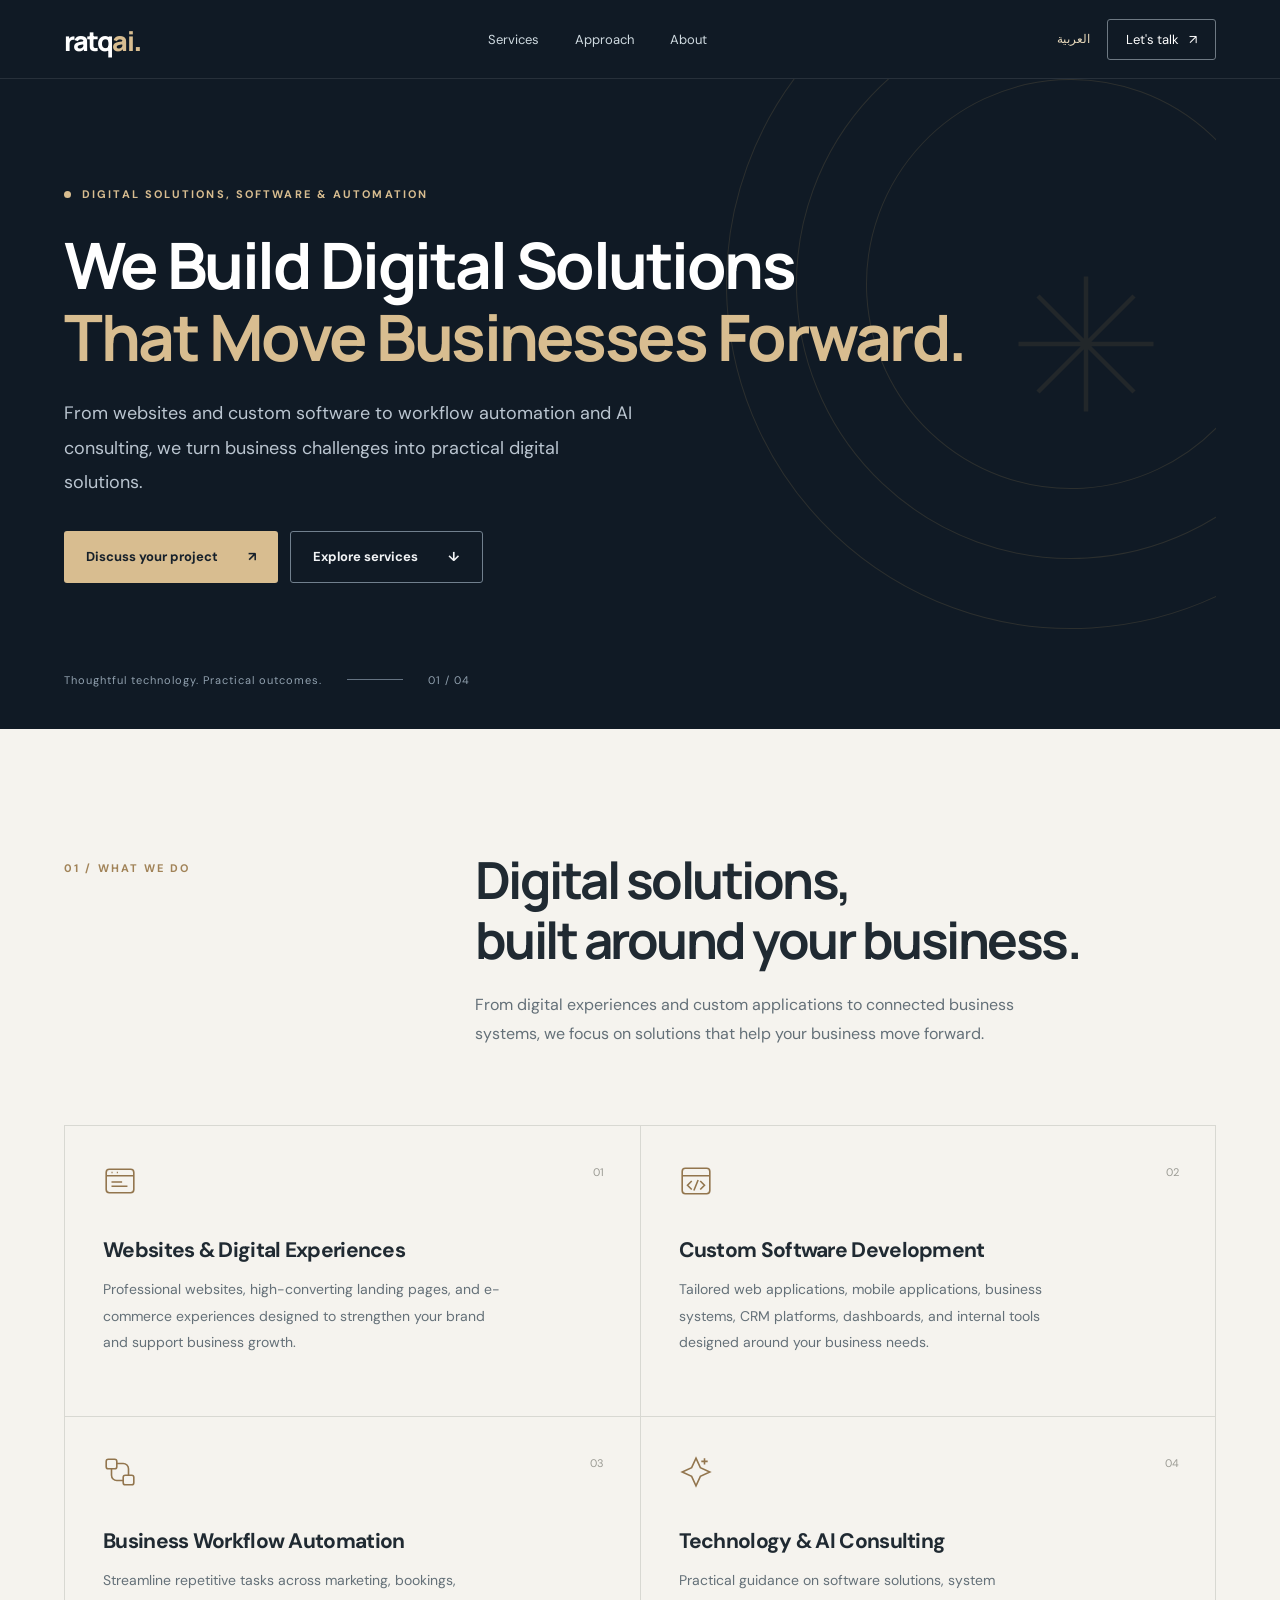
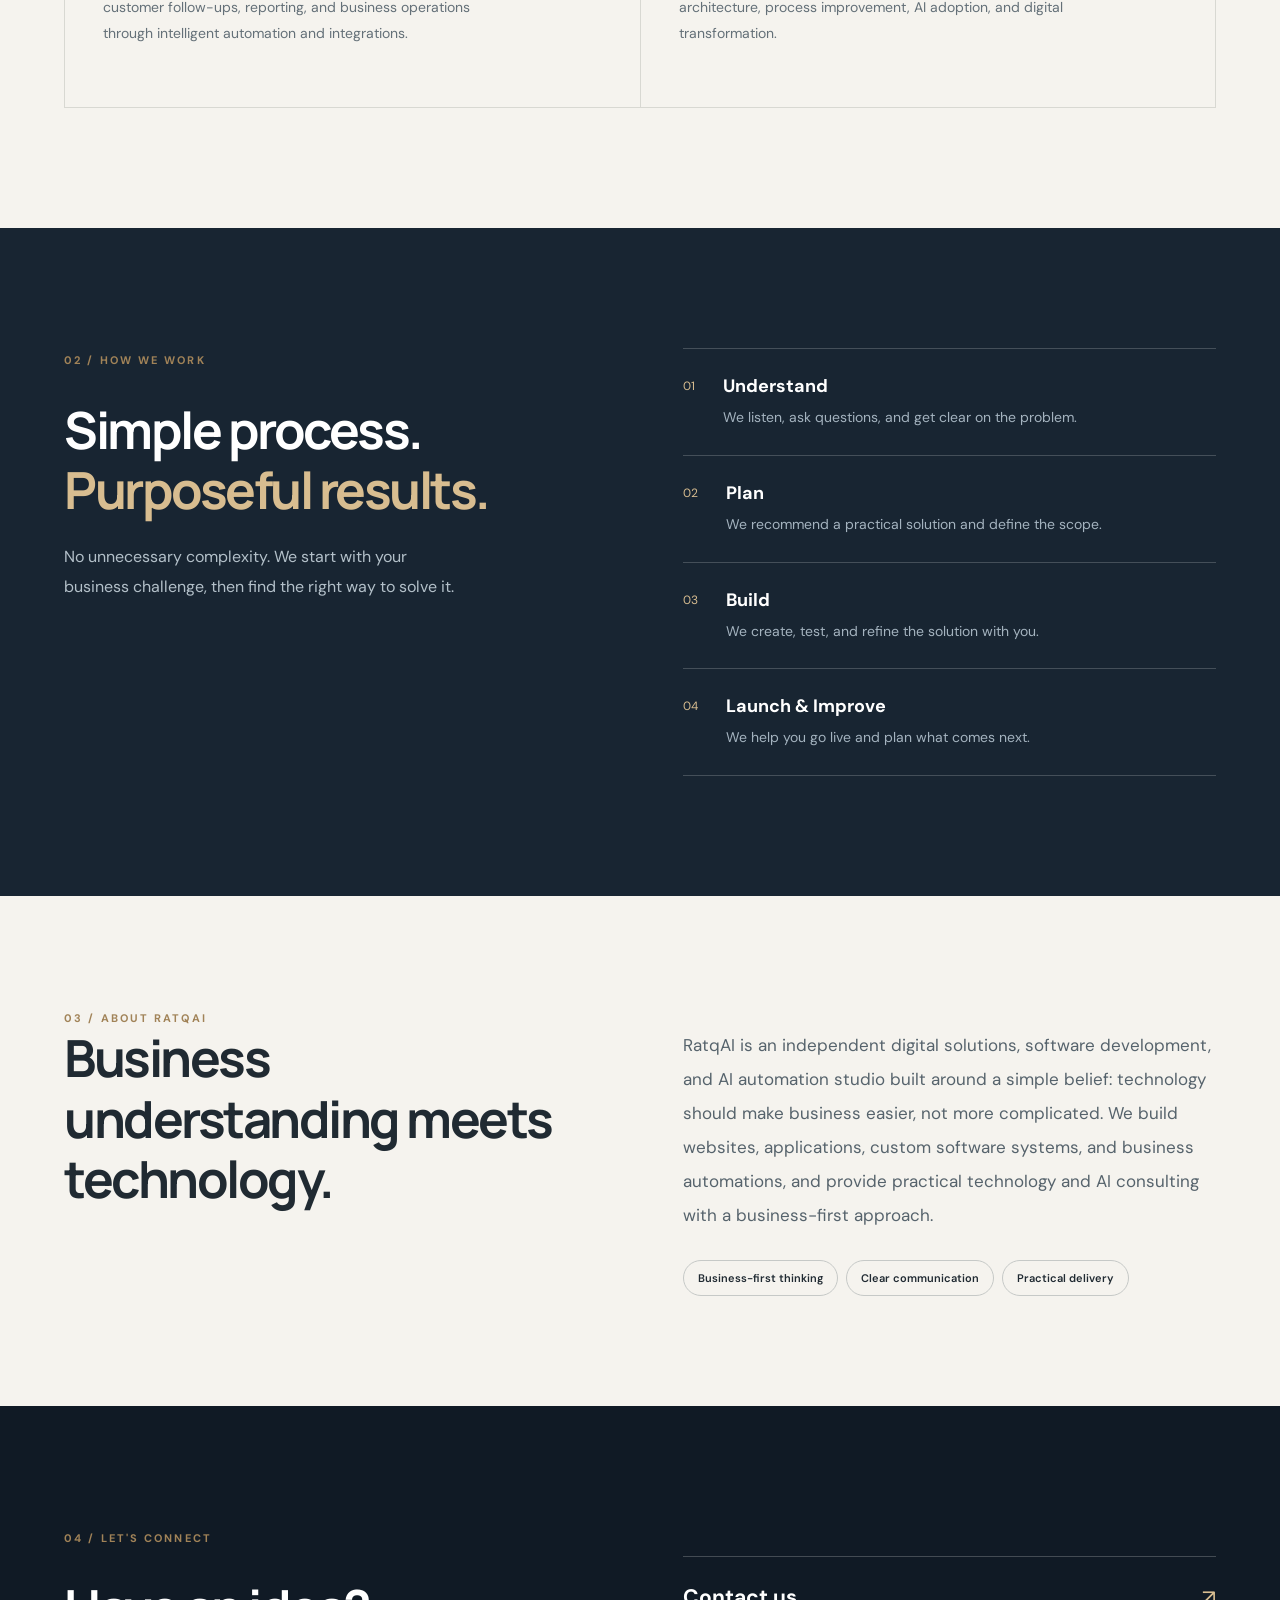
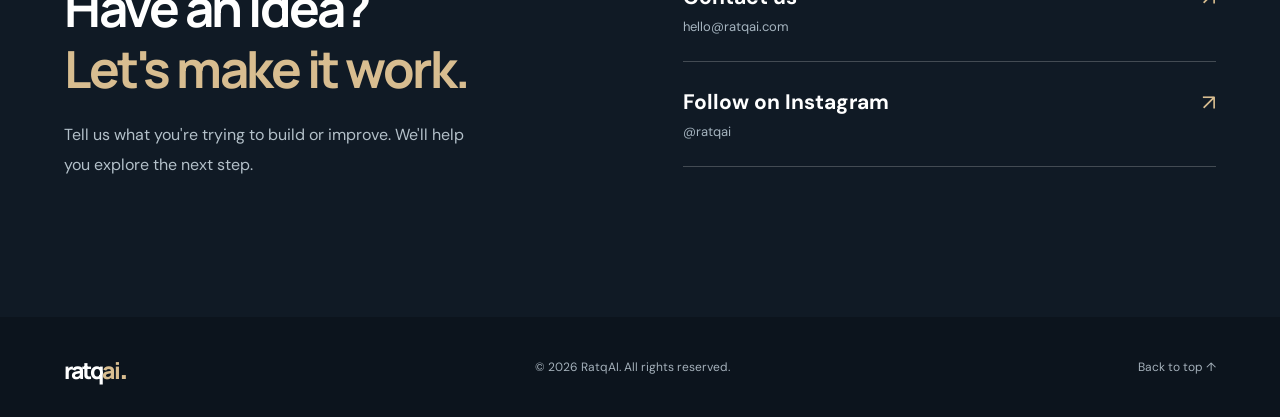
==== index.html @ 37d699ec "Update RatqAI contact email and Instagram, remove WhatsApp" ====
<!doctype html>
<html lang="en">
<head>
  <meta charset="utf-8" />
  <meta name="viewport" content="width=device-width, initial-scale=1" />
  <meta name="theme-color" content="#101a25" />
  <meta name="description" content="RatqAI is a digital solutions studio offering custom software development, professional websites, business workflow automation, and technology consulting." />
  <title>RatqAI | Websites, Custom Software &amp; AI Automation</title>
  <meta name="robots" content="index, follow" />
  <link rel="canonical" href="https://ratqai.com/" />
  <meta property="og:type" content="website" />
  <meta property="og:site_name" content="RatqAI" />
  <meta property="og:url" content="https://ratqai.com/" />
  <meta property="og:title" content="RatqAI | Websites, Custom Software &amp; AI Automation" />
  <meta property="og:description" content="RatqAI is a digital solutions studio offering custom software development, professional websites, business workflow automation, and technology consulting." />
  <meta property="og:locale" content="en_US" />
  <meta name="twitter:card" content="summary" />
  <meta name="twitter:title" content="RatqAI | Websites, Custom Software &amp; AI Automation" />
  <meta name="twitter:description" content="RatqAI is a digital solutions studio offering custom software development, professional websites, business workflow automation, and technology consulting." />
  <script type="application/ld+json">
  {
    "@context": "https://schema.org",
    "@type": "Organization",
    "@id": "https://ratqai.com/#organization",
    "name": "RatqAI",
    "email": "hello@ratqai.com",
    "sameAs": ["https://www.instagram.com/ratqai/"],
    "url": "https://ratqai.com/",
    "description": "RatqAI is a digital solutions studio offering custom software development, professional websites, business workflow automation, and technology consulting."
  }
  </script>
  <link rel="icon" href="favicon.svg" type="image/svg+xml" />
  <link rel="stylesheet" href="styles.css?v=4" />
</head>
<body>
  <a class="skip-link" href="#main">Skip to content</a>
  <header class="site-header">
    <div class="container nav-wrap">
      <a class="wordmark" href="#home" aria-label="RatqAI home">ratq<span>ai</span><b>.</b></a>
      <nav class="nav" aria-label="Main navigation">
        <a href="#services" data-i18n="navServices">Services</a>
        <a href="#approach" data-i18n="navApproach">Approach</a>
        <a href="#about" data-i18n="navAbout">About</a>
      </nav>
      <div class="nav-actions">
        <button id="langToggle" class="lang-switch" type="button" aria-label="Switch language">العربية</button>
        <a class="nav-contact" href="#contact" data-i18n="navContact">Let's talk <span aria-hidden="true">↗︎</span></a>
      </div>
    </div>
  </header>

  <main id="main">
    <section id="home" class="hero container">
      <div class="eyebrow"><span class="dot"></span><span data-i18n="heroEyebrow">DIGITAL SOLUTIONS, SOFTWARE & AUTOMATION</span></div>
      <h1 data-i18n="heroTitle">We Build Digital Solutions<br><em>That Move Businesses Forward.</em></h1>
      <p class="hero-copy" data-i18n="heroCopy">From websites and custom software to workflow automation and AI consulting, we turn business challenges into practical digital solutions.</p>
      <div class="hero-actions">
        <a href="#contact" class="button button-primary"><span data-i18n="heroCTA">Discuss your project</span><span aria-hidden="true">↗︎</span></a>
        <a href="#services" class="button button-outline" data-i18n="explore">Explore services <span aria-hidden="true">↓</span></a>
      </div>
      <div class="hero-foot"><span data-i18n="heroFoot">Thoughtful technology. Practical outcomes.</span><span class="hero-line"></span><span>01 / 04</span></div>
      <div class="hero-ambient" aria-hidden="true"><span class="orbit orbit-a"></span><span class="orbit orbit-b"></span><span class="orbit orbit-c"></span><svg class="spark" viewBox="0 0 100 100" width="150" height="150" fill="none" stroke="currentColor" stroke-width="3" focusable="false"><path d="M50 5v90M5 50h90M18 18l64 64M18 82l64-64"/></svg></div>
    </section>

    <section id="services" class="section section-light">
      <div class="container">
        <div class="section-top"><span class="section-index">01 / <span data-i18n="servicesLabel">WHAT WE DO</span></span><div><h2 data-i18n="servicesTitle">Digital solutions, <br>built around your business.</h2><p class="section-intro" data-i18n="servicesDesc">From digital experiences and custom applications to connected business systems, we focus on solutions that help your business move forward.</p></div></div>
        <div class="service-grid">
          <article class="service-card"><div class="service-icon"><svg aria-hidden="true" viewBox="0 0 32 32" fill="none" stroke="currentColor" stroke-width="1.5"><rect x="3" y="5" width="26" height="22" rx="3"/><path d="M3 11h26M8 8h1M13 8h1M8 17h10M8 21h15"/></svg></div><span class="service-no">01</span><h3 data-i18n="s1Title">Websites & Digital Experiences</h3><p data-i18n="s1Body">Professional websites, high-converting landing pages, and e-commerce experiences designed to strengthen your brand and support business growth.</p></article>
          <article class="service-card"><div class="service-icon"><svg aria-hidden="true" viewBox="0 0 32 32" fill="none" stroke="currentColor" stroke-width="1.5"><rect x="3" y="4" width="26" height="24" rx="3"/><path d="M3 11h26M12 16l-4 4 4 4M20 16l4 4-4 4M18 15l-4 10"/></svg></div><span class="service-no">02</span><h3 data-i18n="s2Title">Custom Software Development</h3><p data-i18n="s2Body">Tailored web applications, mobile applications, business systems, CRM platforms, dashboards, and internal tools designed around your business needs.</p></article>
          <article class="service-card"><div class="service-icon"><svg aria-hidden="true" viewBox="0 0 32 32" fill="none" stroke="currentColor" stroke-width="1.5"><rect x="3" y="4" width="10" height="9" rx="2"/><rect x="19" y="19" width="10" height="9" rx="2"/><path d="M13 8h6a5 5 0 0 1 5 5v6M19 24h-6a5 5 0 0 1-5-5v-6"/></svg></div><span class="service-no">03</span><h3 data-i18n="s3Title">Business Workflow Automation</h3><p data-i18n="s3Body">Streamline repetitive tasks across marketing, bookings, customer follow-ups, reporting, and business operations through intelligent automation and integrations.</p></article>
          <article class="service-card"><div class="service-icon"><svg aria-hidden="true" viewBox="0 0 32 32" fill="none" stroke="currentColor" stroke-width="1.5"><path d="M16 3l4.1 8.9L29 16l-8.9 4.1L16 29l-4.1-8.9L3 16l8.9-4.1L16 3z"/><path d="M24 3v6M21 6h6"/></svg></div><span class="service-no">04</span><h3 data-i18n="s4Title">Technology & AI Consulting</h3><p data-i18n="s4Body">Practical guidance on software solutions, system architecture, process improvement, AI adoption, and digital transformation.</p></article>
        </div>
      </div>
    </section>

    <section id="approach" class="section approach-section"><div class="container approach-layout"><div><span class="section-index">02 / <span data-i18n="approachLabel">HOW WE WORK</span></span><h2 data-i18n="approachTitle">Simple process.<br><em>Purposeful results.</em></h2><p class="approach-intro" data-i18n="approachIntro">No unnecessary complexity. We start with your business challenge, then find the right way to solve it.</p></div><div class="steps"><div class="step"><span>01</span><div><h3 data-i18n="step1Title">Understand</h3><p data-i18n="step1Body">We listen, ask questions, and get clear on the problem.</p></div></div><div class="step"><span>02</span><div><h3 data-i18n="step2Title">Plan</h3><p data-i18n="step2Body">We recommend a practical solution and define the scope.</p></div></div><div class="step"><span>03</span><div><h3 data-i18n="step3Title">Build</h3><p data-i18n="step3Body">We create, test, and refine the solution with you.</p></div></div><div class="step"><span>04</span><div><h3 data-i18n="step4Title">Launch & Improve</h3><p data-i18n="step4Body">We help you go live and plan what comes next.</p></div></div></div></div></section>

    <section id="about" class="section section-light about-section"><div class="container about-layout"><div><span class="section-index">03 / <span data-i18n="aboutLabel">ABOUT RATQAI</span></span><h2 data-i18n="aboutTitle">Business understanding meets technology.</h2></div><div class="about-content"><p data-i18n="aboutBody">RatqAI is an independent digital solutions, software development, and AI automation studio built around a simple belief: technology should make business easier, not more complicated. We build websites, applications, custom software systems, and business automations, and provide practical technology and AI consulting with a business-first approach.</p><div class="about-pill-row"><span data-i18n="pill1">Business-first thinking</span><span data-i18n="pill2">Clear communication</span><span data-i18n="pill3">Practical delivery</span></div></div></div></section>

    <section id="contact" class="contact-section section"><div class="container contact-layout"><div><span class="section-index">04 / <span data-i18n="contactLabel">LET'S CONNECT</span></span><h2 data-i18n="contactTitle">Have an idea?<br><em>Let's make it work.</em></h2><p data-i18n="contactBody">Tell us what you're trying to build or improve. We'll help you explore the next step.</p></div><div class="contact-options"><a id="emailLink" href="mailto:hello@ratqai.com?subject=Project%20inquiry%20for%20RatqAI" class="contact-option"><span data-i18n="emailLabel">Contact us</span><span class="contact-detail" id="emailText">hello@ratqai.com</span><span aria-hidden="true">↗︎</span></a><a href="https://www.instagram.com/ratqai/" class="contact-option" target="_blank" rel="noopener noreferrer"><span data-i18n="instagramLabel">Follow on Instagram</span><span class="contact-detail" dir="ltr">@ratqai</span><span aria-hidden="true">↗︎</span></a></div></div></section>
  </main>
  <footer class="footer"><div class="container footer-inner"><a class="wordmark" href="#home">ratq<span>ai</span><b>.</b></a><span>© <span id="year"></span> RatqAI. <span data-i18n="rights">All rights reserved.</span></span><a href="#home" data-i18n="backTop">Back to top ↑</a></div></footer>
  <script src="script.js?v=7"></script>
</body>
</html>
---- styles.css ----
@import url('https://fonts.googleapis.com/css2?family=DM+Sans:wght@400;500;600;700&family=Manrope:wght@400;500;600;700;800&family=Tajawal:wght@400;500;700;800&display=swap');
:root{--dark:#101a25;--dark2:#182532;--gold:#d8bd90;--paper:#f5f3ee;--text:#202a32;--muted:#647078;--line:#dddcd7}*{box-sizing:border-box}html{scroll-behavior:smooth}body{margin:0;font-family:'DM Sans',sans-serif;color:var(--text);background:var(--dark)}a{color:inherit;text-decoration:none}button{font:inherit;cursor:pointer}.container{width:min(1152px,calc(100% - 64px));margin:auto}.site-header{background:var(--dark);border-bottom:1px solid #ffffff19;position:sticky;top:0;z-index:5;backdrop-filter:blur(12px)}.nav-wrap{height:78px;display:flex;align-items:center;justify-content:space-between;gap:25px}.wordmark{font-family:Manrope,sans-serif;font-size:27px;font-weight:800;letter-spacing:-1.9px;color:#fff;white-space:nowrap}.wordmark span,.wordmark b{color:var(--gold)}.wordmark b{font-size:32px}.nav{display:flex;gap:36px}.nav a,.nav-actions{font-size:13px;color:#cfdae0}.nav a:hover,.footer a:hover{color:var(--gold)}.nav-actions{display:flex;gap:14px;align-items:center}.lang-switch{border:0;background:transparent;color:#e8d9bb;font-size:12px;padding:12px 3px}.nav-contact{padding:11px 18px;border:1px solid #6e7983;border-radius:3px;color:#fff}.nav-contact span{margin-inline-start:7px}.hero{min-height:650px;padding-top:108px;position:relative;isolation:isolate;color:#fff;overflow:hidden}.eyebrow,.section-index{font-size:11px;letter-spacing:2.1px;font-weight:700}.eyebrow{color:var(--gold);display:flex;align-items:center;gap:11px}.dot{height:7px;width:7px;border-radius:50%;background:var(--gold)}h1,h2,h3,p{margin-top:0}h1,h2{font-family:Manrope,sans-serif;letter-spacing:-2.5px}h1{font-size:clamp(48px,6vw,83px);line-height:1.12;max-width:850px;margin:28px 0 24px;font-weight:700}h1 em,h2 em{font-style:normal;color:var(--gold)}.hero-copy{font-size:18px;line-height:1.9;max-width:570px;color:#bac5d0}.hero-actions{display:flex;gap:12px;flex-wrap:wrap;margin-top:32px}.button{padding:16px 22px;font-size:13px;font-weight:700;border-radius:3px;display:inline-flex;align-items:center;gap:30px;min-height:52px}.button-primary{background:var(--gold);color:#16202a}.button-primary:hover{background:#f0d5aa}.button-outline{border:1px solid #71808e;color:#f1f3f5}.button-outline:hover{border-color:#f1f3f5}.hero-foot{display:flex;align-items:center;gap:25px;color:#91a1af;font-size:11px;letter-spacing:1px;margin-top:90px;padding-bottom:30px;position:relative;z-index:2}.hero-line{height:1px;width:56px;background:#657382}.hero-ambient{position:absolute;right:-200px;top:-140px;width:690px;height:690px;z-index:-1;opacity:.6}.orbit{position:absolute;border:1px solid #be9f6344;border-radius:50%;inset:0;transform:rotate(-25deg)}.orbit-b{inset:70px}.orbit-c{inset:140px}.spark{position:absolute;top:330px;left:285px;font-size:150px;color:#aa8d5733}.section{padding:120px 0}.section-light{background:var(--paper)}.section-top{display:grid;grid-template-columns:1fr 2fr;gap:40px;margin-bottom:60px}.section-index{color:#a18358;padding-top:12px}.section h2{font-size:clamp(34px,4vw,55px);line-height:1.18;margin-bottom:20px}.section-intro{max-width:590px;color:var(--muted);font-size:16px;line-height:1.85}.service-grid{display:grid;grid-template-columns:repeat(2,1fr);gap:1px;background:#d8d8d2;border:1px solid #d8d8d2}.service-card{background:var(--paper);padding:38px;min-height:290px;position:relative;transition:background .2s}.service-card:hover{background:#fff}.service-icon{width:34px;height:34px;color:#92754d}.service-icon svg{width:34px;height:34px}.service-no{position:absolute;right:36px;top:39px;color:#9b9b94;font-size:11px}.service-card h3{font-size:21px;margin:38px 0 12px;letter-spacing:-.7px}.service-card p{font-size:14px;line-height:1.9;color:var(--muted);max-width:400px;margin-bottom:0}.approach-section{background:var(--dark2);color:#fff}.approach-layout,.about-layout,.contact-layout{display:grid;grid-template-columns:1fr 1fr;gap:85px}.approach-section h2,.contact-section h2{margin:30px 0 22px}.approach-intro,.contact-section p{color:#b3c0c9;line-height:1.9;max-width:400px;font-size:16px}.steps{border-top:1px solid #ffffff31}.step{display:flex;gap:28px;padding:25px 0;border-bottom:1px solid #ffffff31}.step>span{font-size:12px;color:var(--gold);padding-top:4px}.step h3{font-size:18px;margin:0 0 8px}.step p{margin:0;color:#a4b3bf;font-size:14px;line-height:1.7}.about-section{padding:110px 0}.about-content{padding-top:22px}.about-content>p{color:#56636c;font-size:17px;line-height:2}.about-pill-row{display:flex;gap:8px;flex-wrap:wrap;margin-top:28px}.about-pill-row span{font-size:11px;font-weight:600;border:1px solid #c6c9c7;padding:10px 14px;border-radius:24px}.contact-section{background:var(--dark);color:white}.contact-section h2{max-width:510px}.contact-options{align-self:center}.contact-option{display:grid;grid-template-columns:1fr auto;gap:7px;border-bottom:1px solid #ffffff36;padding:26px 0;position:relative}.contact-option:first-child{border-top:1px solid #ffffff36}.contact-option>span:first-child{font-weight:700;font-size:21px;grid-column:1}.contact-option>span:last-child{grid-column:2;grid-row:1/3;color:var(--gold);font-size:22px}.contact-detail{color:#a6b5c0;font-size:13px;grid-column:1}.contact-option:hover>span:first-child{color:var(--gold)}.footer{background:#0c141d;color:#a4b0ba}.footer-inner{min-height:100px;display:flex;align-items:center;justify-content:space-between;gap:20px;font-size:12px}.footer .wordmark{font-size:23px}.skip-link{position:absolute;left:-9999px}.skip-link:focus{left:20px;top:20px;color:white;z-index:20;background:black;padding:10px}
html[dir=rtl] body{font-family:Tajawal,sans-serif}html[dir=rtl] h1,html[dir=rtl] h2,html[dir=rtl] h3,html[dir=rtl] .wordmark{font-family:Tajawal,sans-serif}html[dir=rtl] .wordmark{font-family:Manrope,sans-serif}html[dir=rtl] .hero-ambient{left:-200px;right:auto}html[dir=rtl] .service-no{left:36px;right:auto}html[dir=rtl] .section-index{letter-spacing:0}html[dir=rtl] h1,html[dir=rtl] h2{letter-spacing:-.9px}
@media(max-width:800px){.nav{display:none}.container{width:min(100% - 36px,1152px)}.nav-wrap{height:70px}.hero{min-height:auto;padding-top:85px}.hero-ambient{opacity:.3;right:-350px}.hero-foot{margin-top:75px}.section{padding:80px 0}.section-top,.approach-layout,.about-layout,.contact-layout{grid-template-columns:1fr;gap:24px}.service-grid{grid-template-columns:1fr}.service-card{min-height:240px;padding:30px}.about-content{padding-top:0}.contact-options{margin-top:15px}.footer-inner{flex-wrap:wrap;padding:25px 0}.nav-contact{padding:9px 12px}.nav-actions{gap:8px}}@media(max-width:450px){.hero h1{font-size:46px}.hero-copy{font-size:16px}.button{width:100%;justify-content:space-between}.hero-actions{gap:10px}.nav-contact{font-size:12px}.wordmark{font-size:23px}.hero-foot{font-size:10px}.section h2{font-size:36px}}

/* Keep the longer hero balanced and the skip link outside the RTL scroll area. */
.hero h1{font-size:clamp(40px,5vw,64px);max-width:1000px;text-wrap:balance}
.skip-link:not(:focus){left:0;top:0;width:1px;height:1px;overflow:hidden;clip-path:inset(50%);white-space:nowrap}
.service-grid{grid-auto-rows:1fr}
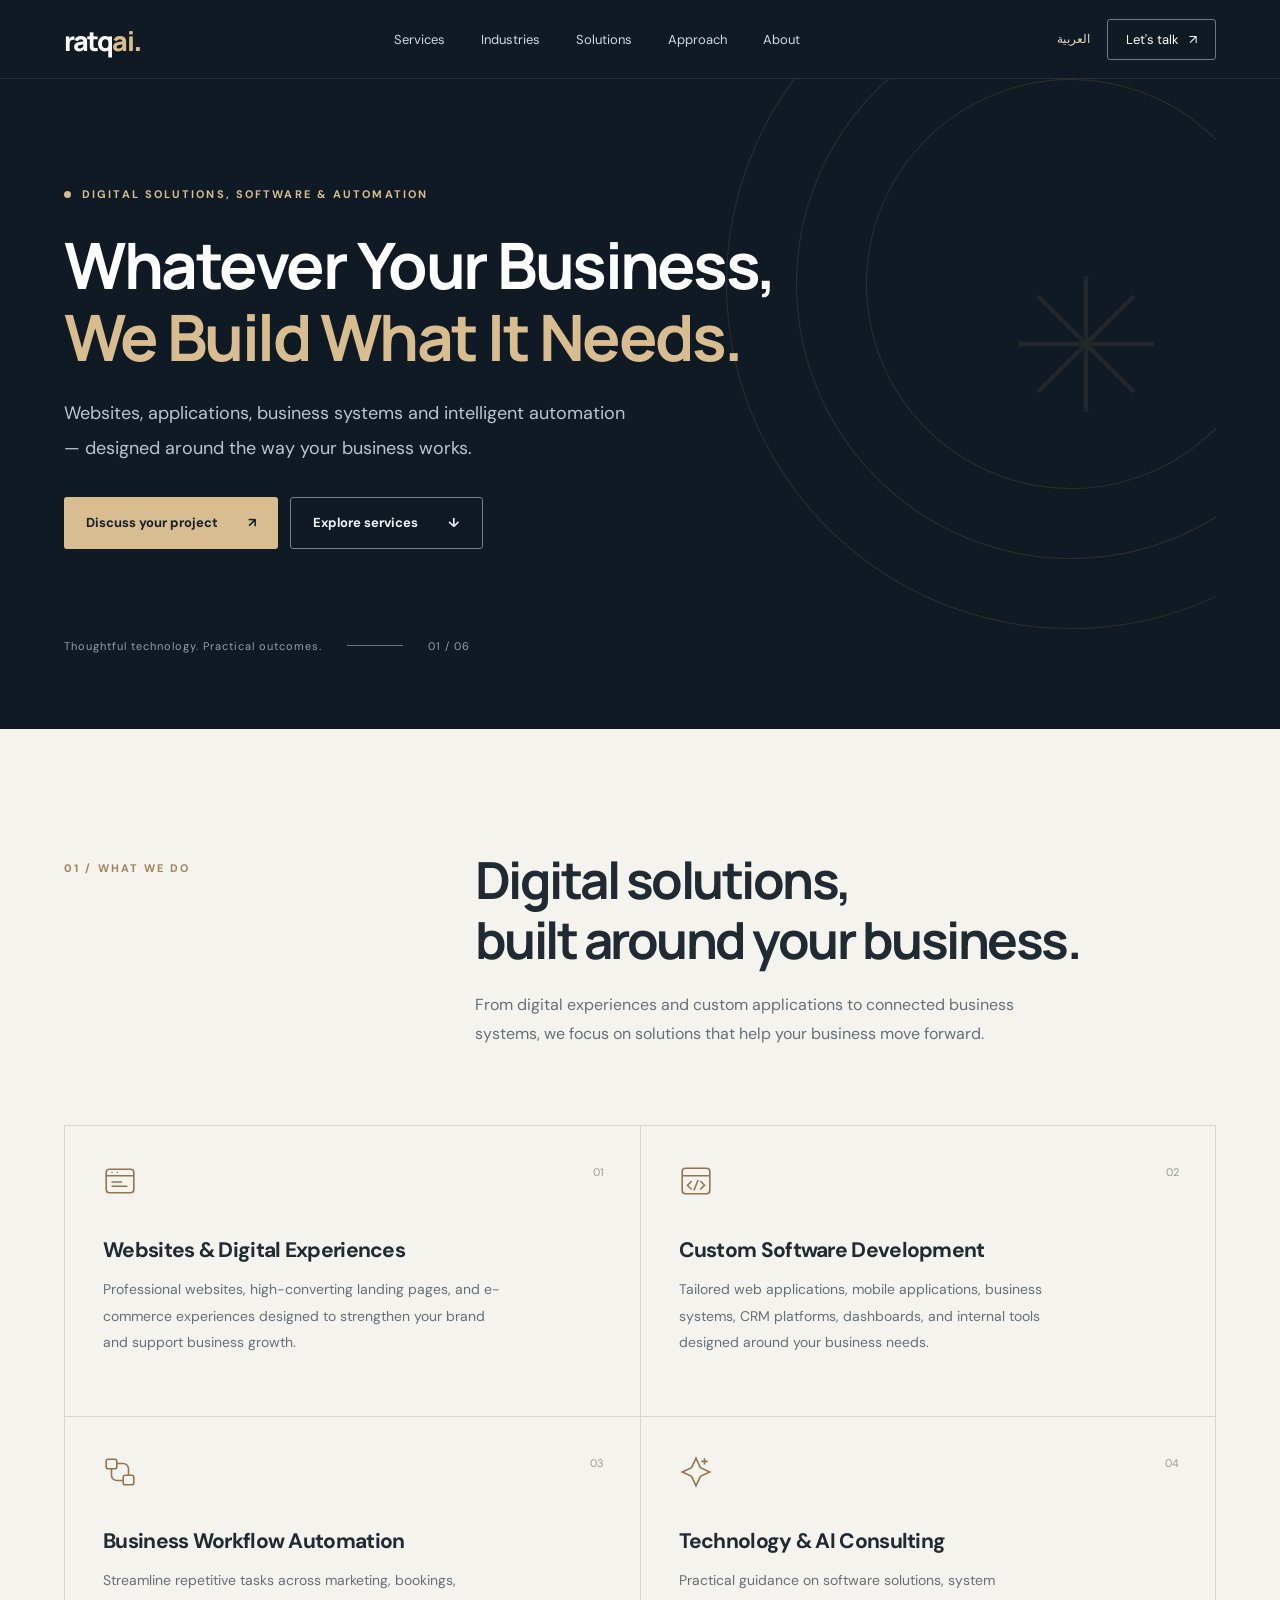
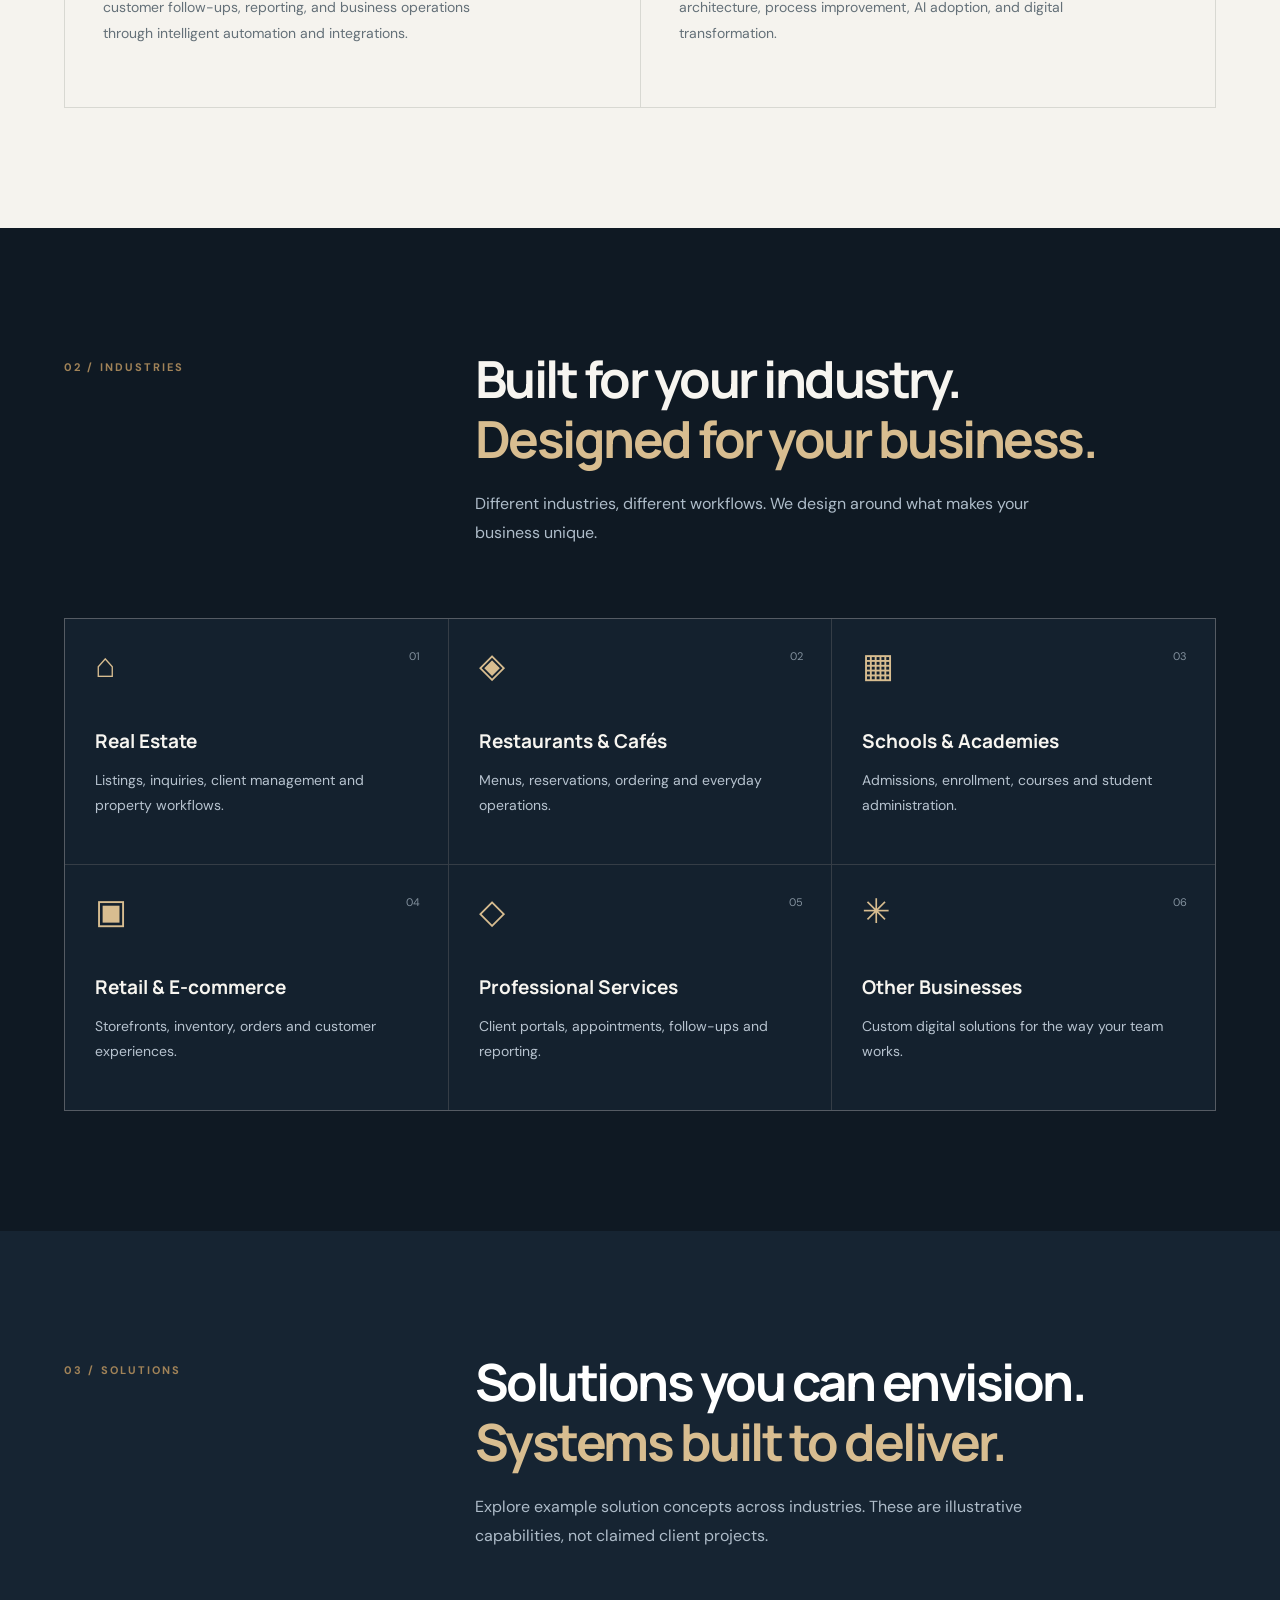
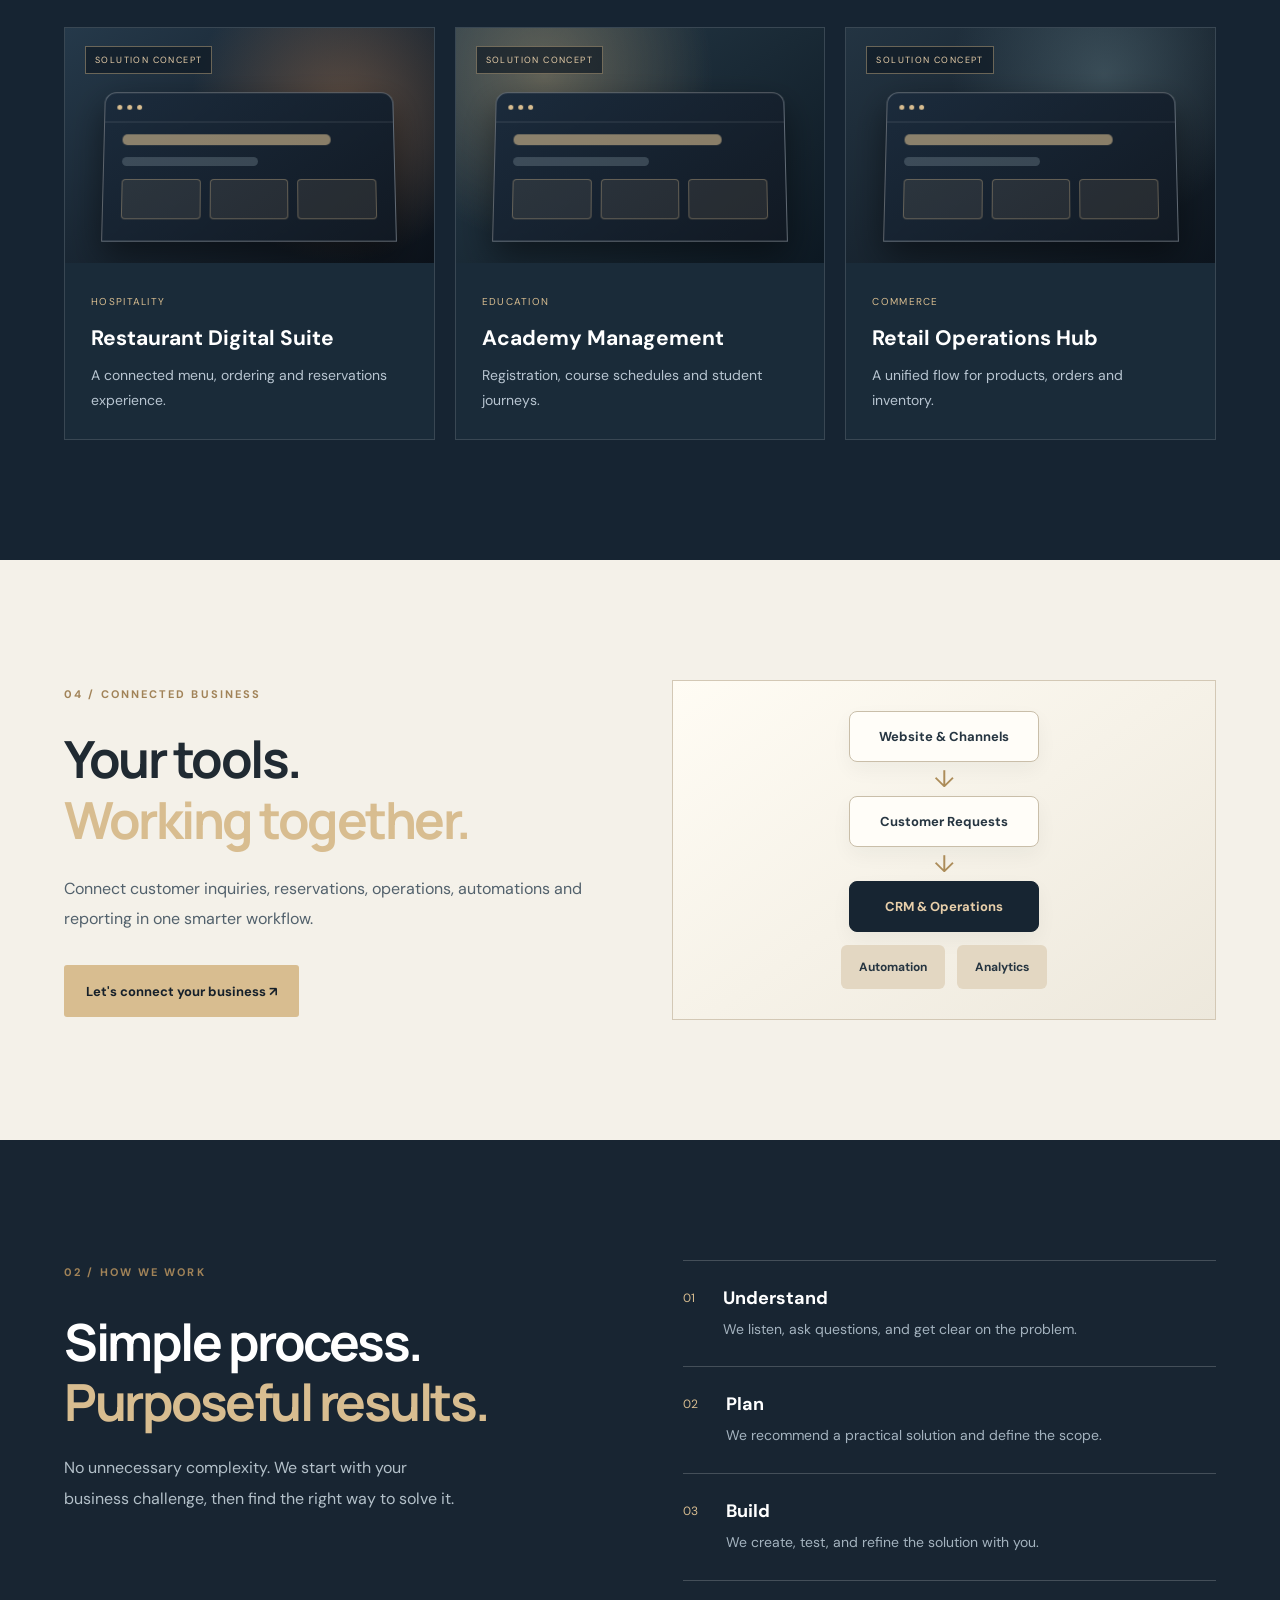
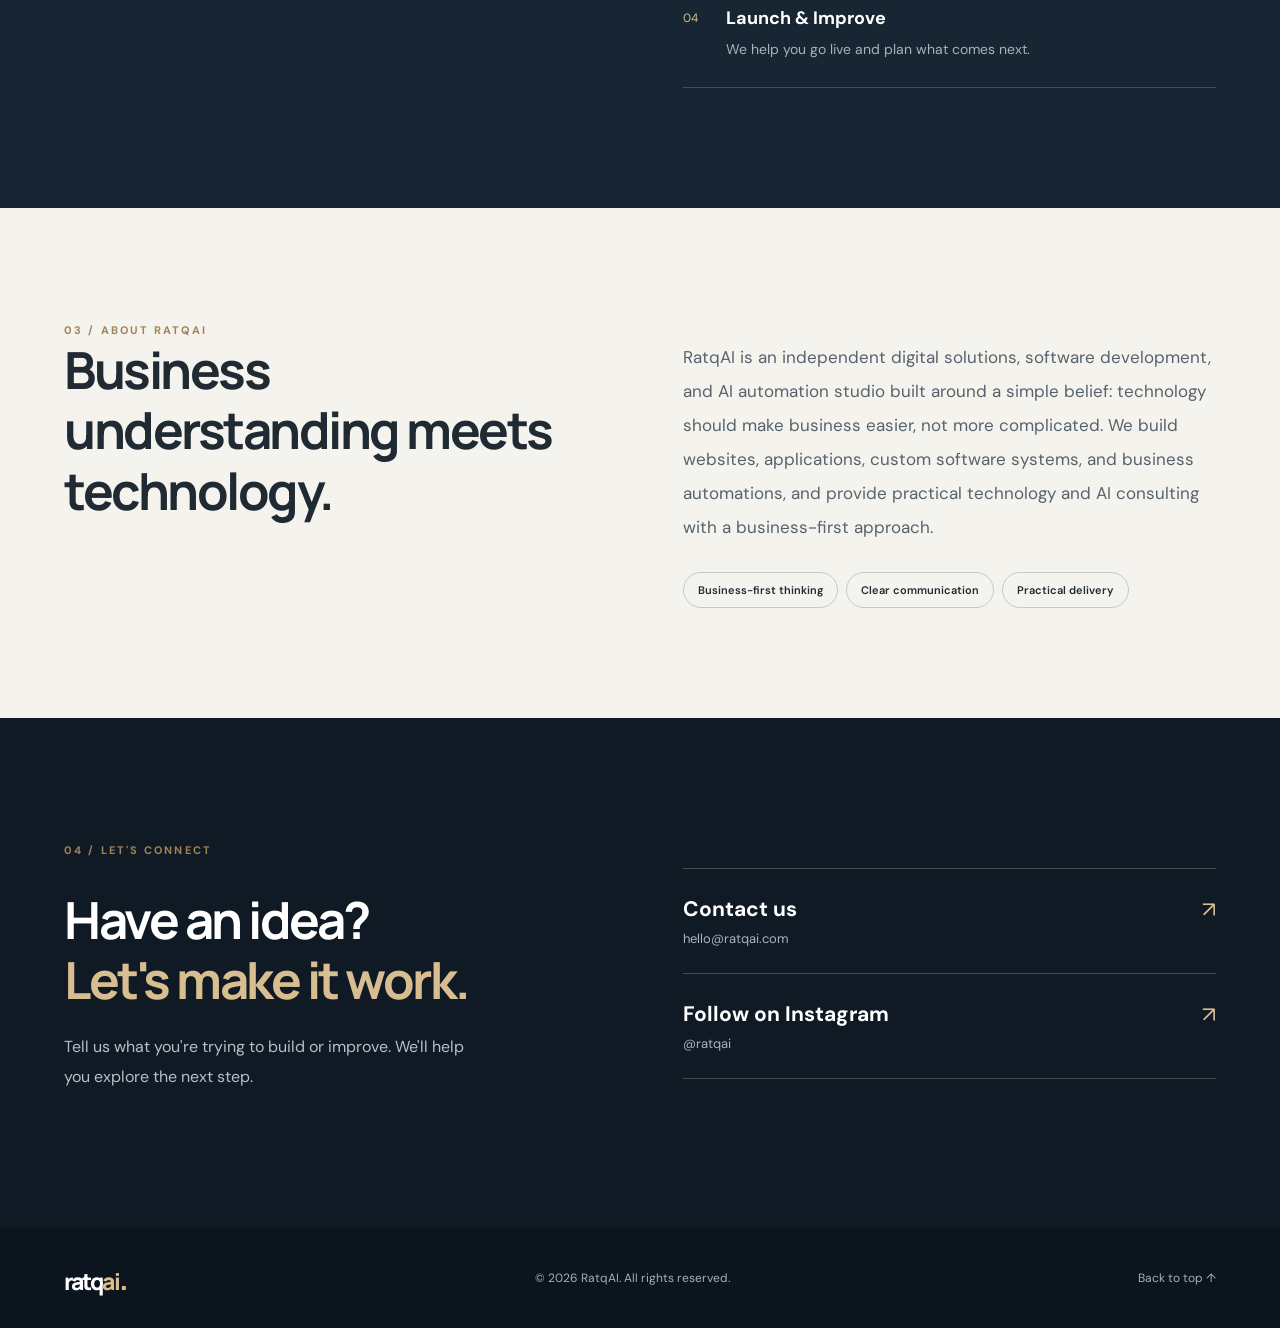
==== commit 7f8b6800: "feat: integrate V2 industry, solutions and connected workflow sections" ====
--- a/index.html
+++ b/index.html
@@ -30,7 +30,7 @@
   }
   </script>
   <link rel="icon" href="favicon.svg" type="image/svg+xml" />
-  <link rel="stylesheet" href="styles.css?v=4" />
+  <link rel="stylesheet" href="styles.css?v=4" /><link rel="stylesheet" href="v2.css?v=1" />
 </head>
 <body>
   <a class="skip-link" href="#main">Skip to content</a>
@@ -39,7 +39,7 @@
       <a class="wordmark" href="#home" aria-label="RatqAI home">ratq<span>ai</span><b>.</b></a>
       <nav class="nav" aria-label="Main navigation">
         <a href="#services" data-i18n="navServices">Services</a>
-        <a href="#approach" data-i18n="navApproach">Approach</a>
+        <a href="#industries" data-i18n="navIndustries">Industries</a><a href="#solutions" data-i18n="navSolutions">Solutions</a><a href="#approach" data-i18n="navApproach">Approach</a>
         <a href="#about" data-i18n="navAbout">About</a>
       </nav>
       <div class="nav-actions">
@@ -52,13 +52,13 @@
   <main id="main">
     <section id="home" class="hero container">
       <div class="eyebrow"><span class="dot"></span><span data-i18n="heroEyebrow">DIGITAL SOLUTIONS, SOFTWARE & AUTOMATION</span></div>
-      <h1 data-i18n="heroTitle">We Build Digital Solutions<br><em>That Move Businesses Forward.</em></h1>
-      <p class="hero-copy" data-i18n="heroCopy">From websites and custom software to workflow automation and AI consulting, we turn business challenges into practical digital solutions.</p>
+      <h1 data-i18n="heroTitle">Whatever Your Business,<br><em>We Build What It Needs.</em></h1>
+      <p class="hero-copy" data-i18n="heroCopy">Websites, applications, business systems and intelligent automation — designed around the way your business works.</p>
       <div class="hero-actions">
         <a href="#contact" class="button button-primary"><span data-i18n="heroCTA">Discuss your project</span><span aria-hidden="true">↗︎</span></a>
         <a href="#services" class="button button-outline" data-i18n="explore">Explore services <span aria-hidden="true">↓</span></a>
       </div>
-      <div class="hero-foot"><span data-i18n="heroFoot">Thoughtful technology. Practical outcomes.</span><span class="hero-line"></span><span>01 / 04</span></div>
+      <div class="hero-foot"><span data-i18n="heroFoot">Thoughtful technology. Practical outcomes.</span><span class="hero-line"></span><span>01 / 06</span></div>
       <div class="hero-ambient" aria-hidden="true"><span class="orbit orbit-a"></span><span class="orbit orbit-b"></span><span class="orbit orbit-c"></span><svg class="spark" viewBox="0 0 100 100" width="150" height="150" fill="none" stroke="currentColor" stroke-width="3" focusable="false"><path d="M50 5v90M5 50h90M18 18l64 64M18 82l64-64"/></svg></div>
     </section>
 
@@ -74,6 +74,34 @@
       </div>
     </section>
 
+
+    <section id="industries" class="section industry-section">
+      <div class="container">
+        <div class="section-top"><span class="section-index" data-i18n="industriesLabel">02 / INDUSTRIES</span><div><h2 data-i18n="industriesTitle">Built for your industry.<br><em>Designed for your business.</em></h2><p class="section-intro" data-i18n="industriesDesc">Different industries, different workflows. We design around what makes your business unique.</p></div></div>
+        <div class="industry-grid">
+          <article class="industry-card"><span class="industry-icon" aria-hidden="true">⌂</span><span class="industry-count">01</span><h3 data-i18n="industry1">Real Estate</h3><p data-i18n="industry1Desc">Listings, inquiries, client management and property workflows.</p></article>
+          <article class="industry-card"><span class="industry-icon" aria-hidden="true">◈</span><span class="industry-count">02</span><h3 data-i18n="industry2">Restaurants & Cafés</h3><p data-i18n="industry2Desc">Menus, reservations, ordering and everyday operations.</p></article>
+          <article class="industry-card"><span class="industry-icon" aria-hidden="true">▦</span><span class="industry-count">03</span><h3 data-i18n="industry3">Schools & Academies</h3><p data-i18n="industry3Desc">Admissions, enrollment, courses and student administration.</p></article>
+          <article class="industry-card"><span class="industry-icon" aria-hidden="true">▣</span><span class="industry-count">04</span><h3 data-i18n="industry4">Retail & E-commerce</h3><p data-i18n="industry4Desc">Storefronts, inventory, orders and customer experiences.</p></article>
+          <article class="industry-card"><span class="industry-icon" aria-hidden="true">◇</span><span class="industry-count">05</span><h3 data-i18n="industry5">Professional Services</h3><p data-i18n="industry5Desc">Client portals, appointments, follow-ups and reporting.</p></article>
+          <article class="industry-card"><span class="industry-icon" aria-hidden="true">✳</span><span class="industry-count">06</span><h3 data-i18n="industry6">Other Businesses</h3><p data-i18n="industry6Desc">Custom digital solutions for the way your team works.</p></article>
+        </div>
+      </div>
+    </section>
+    <section id="solutions" class="section solutions-section">
+      <div class="container">
+        <div class="section-top"><span class="section-index" data-i18n="solutionsLabel">03 / SOLUTIONS</span><div><h2 data-i18n="solutionsTitle">Solutions you can envision.<br><em>Systems built to deliver.</em></h2><p class="section-intro" data-i18n="solutionsDesc">Explore example solution concepts across industries. These are illustrative capabilities, not claimed client projects.</p></div></div>
+        <div class="solution-grid">
+          <article class="solution-card"><div class="solution-art solution-art-restaurant"><span class="art-tag" data-i18n="conceptBadge">SOLUTION CONCEPT</span><div class="demo-window"><div class="demo-chrome"><i></i><i></i><i></i></div><div class="demo-line wide"></div><div class="demo-line"></div><div class="demo-stats"><b></b><b></b><b></b></div></div></div><div class="solution-text"><span class="solution-category" data-i18n="solution1Cat">HOSPITALITY</span><h3 data-i18n="solution1">Restaurant Digital Suite</h3><p data-i18n="solution1Desc">A connected menu, ordering and reservations experience.</p></div></article>
+          <article class="solution-card"><div class="solution-art solution-art-education"><span class="art-tag" data-i18n="conceptBadge">SOLUTION CONCEPT</span><div class="demo-window"><div class="demo-chrome"><i></i><i></i><i></i></div><div class="demo-line wide"></div><div class="demo-line"></div><div class="demo-stats"><b></b><b></b><b></b></div></div></div><div class="solution-text"><span class="solution-category" data-i18n="solution2Cat">EDUCATION</span><h3 data-i18n="solution2">Academy Management</h3><p data-i18n="solution2Desc">Registration, course schedules and student journeys.</p></div></article>
+          <article class="solution-card"><div class="solution-art solution-art-commerce"><span class="art-tag" data-i18n="conceptBadge">SOLUTION CONCEPT</span><div class="demo-window"><div class="demo-chrome"><i></i><i></i><i></i></div><div class="demo-line wide"></div><div class="demo-line"></div><div class="demo-stats"><b></b><b></b><b></b></div></div></div><div class="solution-text"><span class="solution-category" data-i18n="solution3Cat">COMMERCE</span><h3 data-i18n="solution3">Retail Operations Hub</h3><p data-i18n="solution3Desc">A unified flow for products, orders and inventory.</p></div></article>
+        </div>
+      </div>
+    </section>
+    <section id="connected" class="section connected-section">
+      <div class="container connected-layout"><div><span class="section-index" data-i18n="connectedLabel">04 / CONNECTED BUSINESS</span><h2 data-i18n="connectedTitle">Your tools.<br><em>Working together.</em></h2><p class="section-intro" data-i18n="connectedDesc">Connect customer inquiries, reservations, operations, automations and reporting in one smarter workflow.</p><a href="#contact" class="button button-primary" data-i18n="connectedCTA">Let's connect your business ↗</a></div>
+      <div class="flow-diagram" role="img" aria-label="Example business workflow"><div class="flow-node" data-i18n="flow1">Website & Channels</div><div class="flow-arrow" aria-hidden="true">↓</div><div class="flow-node" data-i18n="flow2">Customer Requests</div><div class="flow-arrow" aria-hidden="true">↓</div><div class="flow-node flow-node-featured" data-i18n="flow3">CRM & Operations</div><div class="flow-fork"><span data-i18n="flow4">Automation</span><span data-i18n="flow5">Analytics</span></div></div></div>
+    </section>
     <section id="approach" class="section approach-section"><div class="container approach-layout"><div><span class="section-index">02 / <span data-i18n="approachLabel">HOW WE WORK</span></span><h2 data-i18n="approachTitle">Simple process.<br><em>Purposeful results.</em></h2><p class="approach-intro" data-i18n="approachIntro">No unnecessary complexity. We start with your business challenge, then find the right way to solve it.</p></div><div class="steps"><div class="step"><span>01</span><div><h3 data-i18n="step1Title">Understand</h3><p data-i18n="step1Body">We listen, ask questions, and get clear on the problem.</p></div></div><div class="step"><span>02</span><div><h3 data-i18n="step2Title">Plan</h3><p data-i18n="step2Body">We recommend a practical solution and define the scope.</p></div></div><div class="step"><span>03</span><div><h3 data-i18n="step3Title">Build</h3><p data-i18n="step3Body">We create, test, and refine the solution with you.</p></div></div><div class="step"><span>04</span><div><h3 data-i18n="step4Title">Launch & Improve</h3><p data-i18n="step4Body">We help you go live and plan what comes next.</p></div></div></div></div></section>
 
     <section id="about" class="section section-light about-section"><div class="container about-layout"><div><span class="section-index">03 / <span data-i18n="aboutLabel">ABOUT RATQAI</span></span><h2 data-i18n="aboutTitle">Business understanding meets technology.</h2></div><div class="about-content"><p data-i18n="aboutBody">RatqAI is an independent digital solutions, software development, and AI automation studio built around a simple belief: technology should make business easier, not more complicated. We build websites, applications, custom software systems, and business automations, and provide practical technology and AI consulting with a business-first approach.</p><div class="about-pill-row"><span data-i18n="pill1">Business-first thinking</span><span data-i18n="pill2">Clear communication</span><span data-i18n="pill3">Practical delivery</span></div></div></div></section>
@@ -81,6 +109,6 @@
     <section id="contact" class="contact-section section"><div class="container contact-layout"><div><span class="section-index">04 / <span data-i18n="contactLabel">LET'S CONNECT</span></span><h2 data-i18n="contactTitle">Have an idea?<br><em>Let's make it work.</em></h2><p data-i18n="contactBody">Tell us what you're trying to build or improve. We'll help you explore the next step.</p></div><div class="contact-options"><a id="emailLink" href="mailto:hello@ratqai.com?subject=Project%20inquiry%20for%20RatqAI" class="contact-option"><span data-i18n="emailLabel">Contact us</span><span class="contact-detail" id="emailText">hello@ratqai.com</span><span aria-hidden="true">↗︎</span></a><a href="https://www.instagram.com/ratqai/" class="contact-option" target="_blank" rel="noopener noreferrer"><span data-i18n="instagramLabel">Follow on Instagram</span><span class="contact-detail" dir="ltr">@ratqai</span><span aria-hidden="true">↗︎</span></a></div></div></section>
   </main>
   <footer class="footer"><div class="container footer-inner"><a class="wordmark" href="#home">ratq<span>ai</span><b>.</b></a><span>© <span id="year"></span> RatqAI. <span data-i18n="rights">All rights reserved.</span></span><a href="#home" data-i18n="backTop">Back to top ↑</a></div></footer>
-  <script src="script.js?v=7"></script>
+  <script src="script.js?v=7"></script><script src="v2.js?v=1"></script>
 </body>
 </html>
--- a/v2.css
+++ b/v2.css
@@ -0,0 +1,11 @@
+/* Phase-one V2 additions. All existing site styles remain intact. */
+:root{--v2-gold:#d8bd90;--v2-night:#101a25}
+.industry-section{background:#0f1923;color:#f7f5f0}.industry-section .section-intro,.solutions-section .section-intro{color:#aebcc9}.industry-section .section-top{margin-bottom:54px}
+.industry-grid{display:grid;grid-template-columns:repeat(3,minmax(0,1fr));gap:1px;background:#ffffff28;border:1px solid #ffffff28}
+.industry-card{background:#14212e;min-height:245px;padding:30px;position:relative;transition:background .25s ease,transform .25s ease}.industry-card:hover{background:#203244}.industry-icon{display:block;color:#d8bd90;font-size:34px;line-height:1}.industry-count{position:absolute;inset-block-start:30px;inset-inline-end:28px;color:#83919e;font-size:11px}.industry-card h3{margin:45px 0 14px;font-family:Manrope,sans-serif;font-size:19px}.industry-card p{color:#b7c3cf;font-size:14px;line-height:1.8;margin:0}
+.solutions-section{background:#162432;color:white}.solution-grid{display:grid;grid-template-columns:repeat(3,minmax(0,1fr));gap:20px}.solution-card{border:1px solid #ffffff22;background:#1a2b39;overflow:hidden;transition:transform .2s,border-color .2s}.solution-card:hover{transform:translateY(-4px);border-color:#d8bd9077}.solution-art{height:235px;padding:22px;position:relative;display:flex;align-items:end;justify-content:center;overflow:hidden}.solution-art-restaurant{background:radial-gradient(circle at 75% 35%,#966d4f8c,transparent 48%),linear-gradient(145deg,#25394a,#0b1119)}.solution-art-education{background:radial-gradient(circle at 24% 20%,#ad987175,transparent 50%),linear-gradient(145deg,#273b49,#0c1822)}.solution-art-commerce{background:radial-gradient(circle at 70% 20%,#617b8475,transparent 48%),linear-gradient(145deg,#233442,#0c141d)}.art-tag{position:absolute;top:18px;left:20px;color:#e8cfaa;border:1px solid #d8bd9070;background:#0f1923af;padding:7px 9px;font-size:9px;letter-spacing:1.4px}.demo-window{height:150px;width:90%;border-radius:12px 12px 0 0;border:1px solid #ffffff50;background:linear-gradient(145deg,#1b2b3c,#111923);box-shadow:0 14px 35px #0007;transform:perspective(500px) rotateX(5deg)}.demo-chrome{height:30px;border-bottom:1px solid #ffffff20;display:flex;align-items:center;gap:5px;padding-left:12px}.demo-chrome i{height:5px;width:5px;border-radius:50%;background:#d8bd90}.demo-line{height:9px;width:47%;background:#a2b6bd42;margin:12px 18px;border-radius:5px}.demo-line.wide{width:72%;height:11px;background:#d8bd9099}.demo-stats{display:flex;gap:9px;margin:13px 18px}.demo-stats b{width:32%;height:40px;border:1px solid #d8bd9055;border-radius:4px;background:#d8bd901a}.solution-text{padding:26px}.solution-category{color:#d8bd90;letter-spacing:1.3px;font-size:10px}.solution-text h3{font-size:21px;margin:14px 0 11px}.solution-text p{color:#b8c5d1;font-size:14px;line-height:1.8;margin:0}
+.connected-section{background:#f4f1e9}.connected-section .section-intro{color:#52616c}.connected-layout{display:grid;grid-template-columns:1fr 1fr;gap:64px;align-items:center}.connected-section h2{margin:25px 0}.connected-section .button{margin-top:16px}.flow-diagram{padding:30px;border:1px solid #d3c8b5;background:linear-gradient(145deg,#fffcf4,#ede8dc);display:grid;justify-items:center}.flow-node{border:1px solid #c9bea9;background:#fffdf8;border-radius:8px;min-width:190px;text-align:center;padding:16px 24px;color:#263541;font-size:13px;font-weight:700;box-shadow:0 8px 20px #1f28300c}.flow-node-featured{background:#172532;color:#e8cfaa;border-color:#172532}.flow-arrow{color:#ac8c59;font-size:24px;line-height:1.4}.flow-fork{display:flex;gap:12px;margin-top:13px}.flow-fork span{padding:14px 18px;background:#e3d7c2;color:#263541;font-size:12px;font-weight:700;border-radius:6px}
+html[dir=rtl] .art-tag{left:auto;right:20px}html[dir=rtl] .demo-chrome{padding-left:0;padding-right:12px}html[dir=rtl] .industry-card h3{font-family:Tajawal,sans-serif}
+@media(max-width:900px){.industry-grid{grid-template-columns:repeat(2,1fr)}.solution-grid{grid-template-columns:1fr 1fr}.connected-layout{grid-template-columns:1fr;gap:30px}}
+@media(max-width:650px){.industry-grid,.solution-grid{grid-template-columns:1fr}.industry-card{min-height:210px}.solution-art{height:240px}.connected-section .button{width:100%;justify-content:center}}
+@media(prefers-reduced-motion:reduce){.industry-card,.solution-card{transition:none}.solution-card:hover{transform:none}}
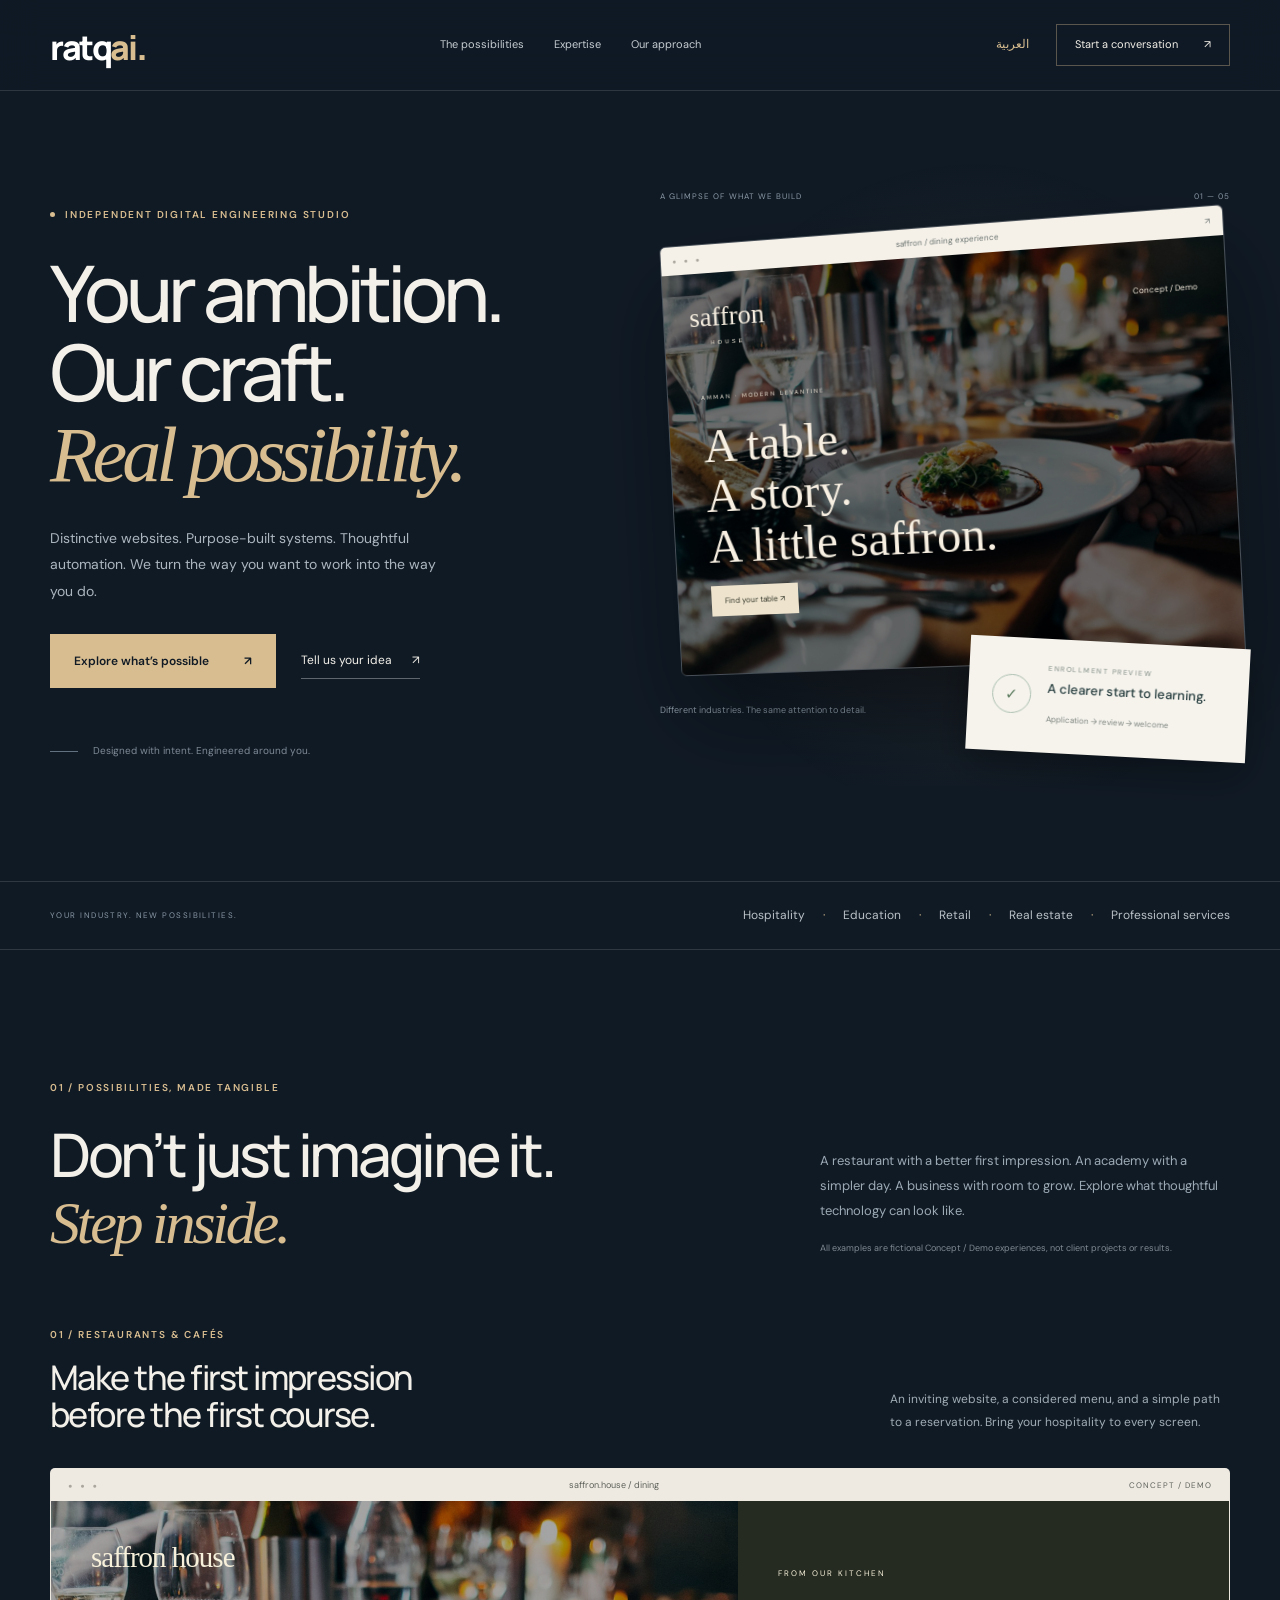
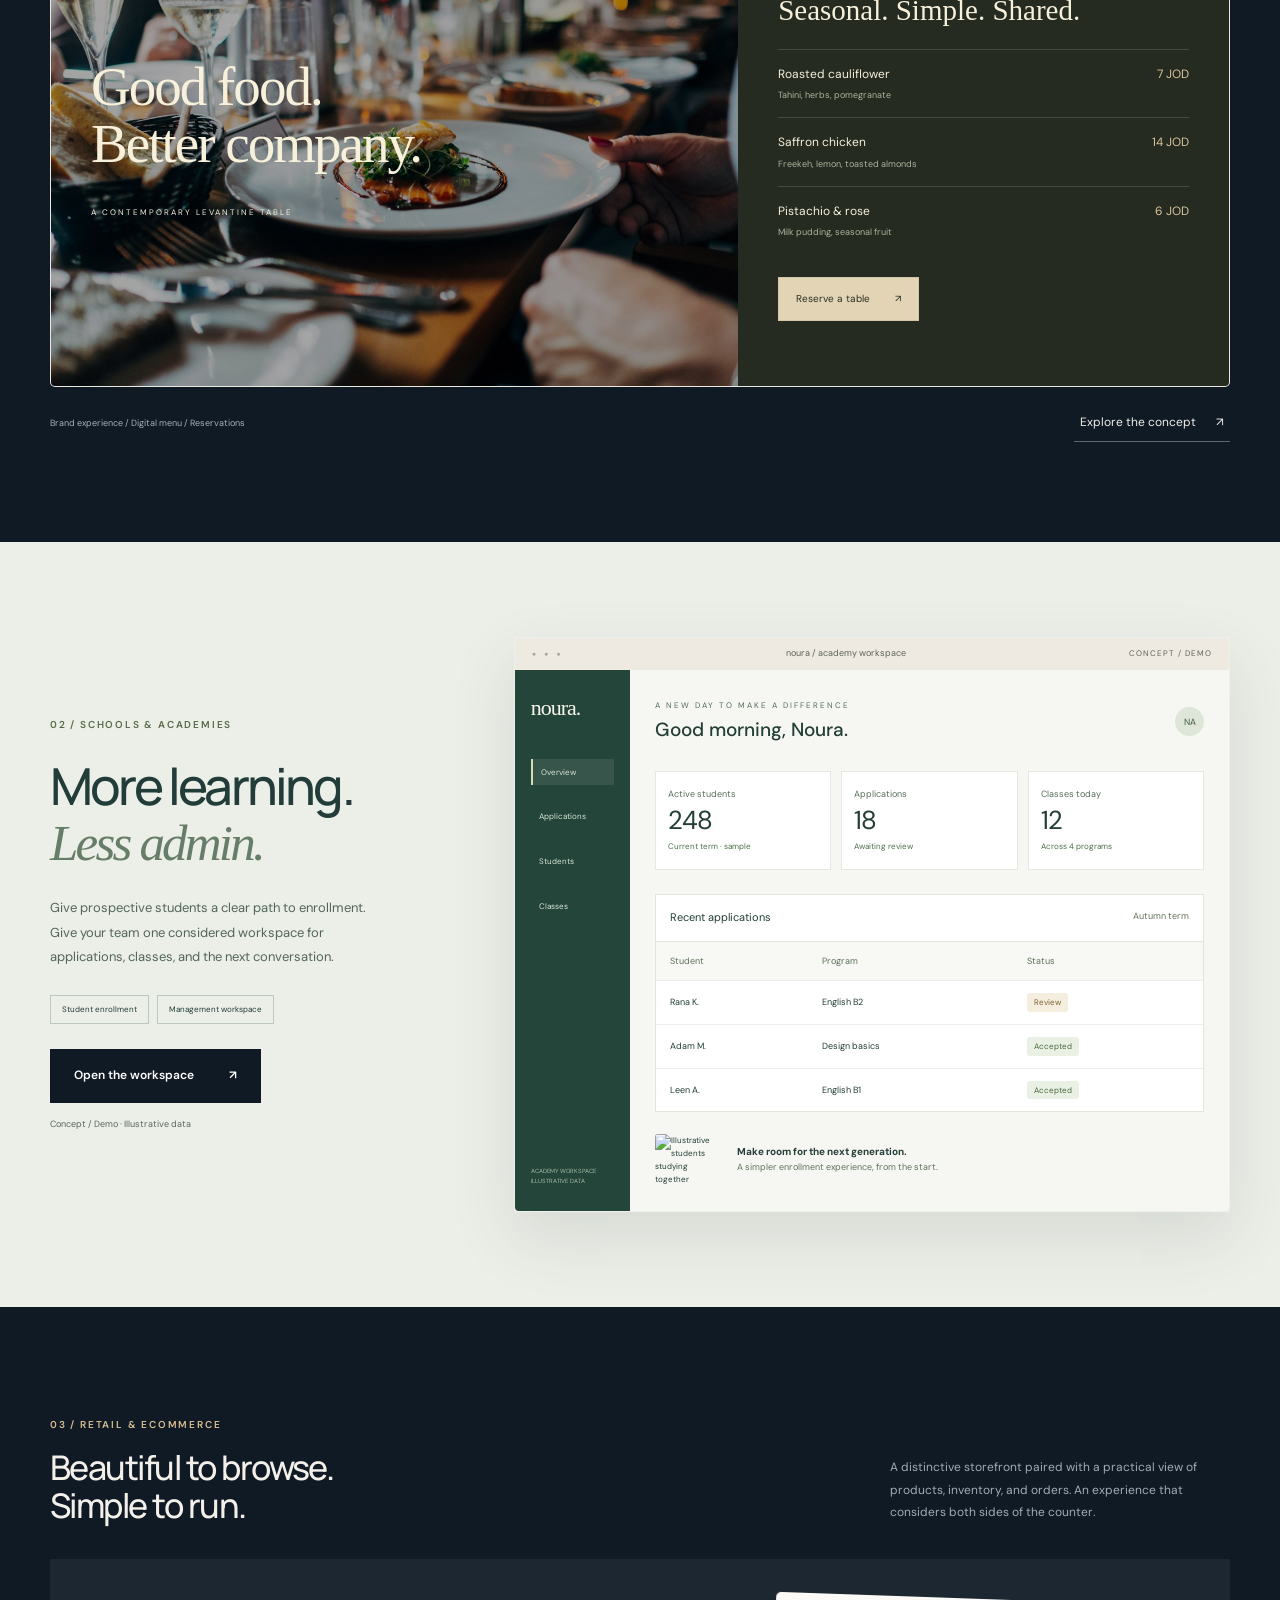
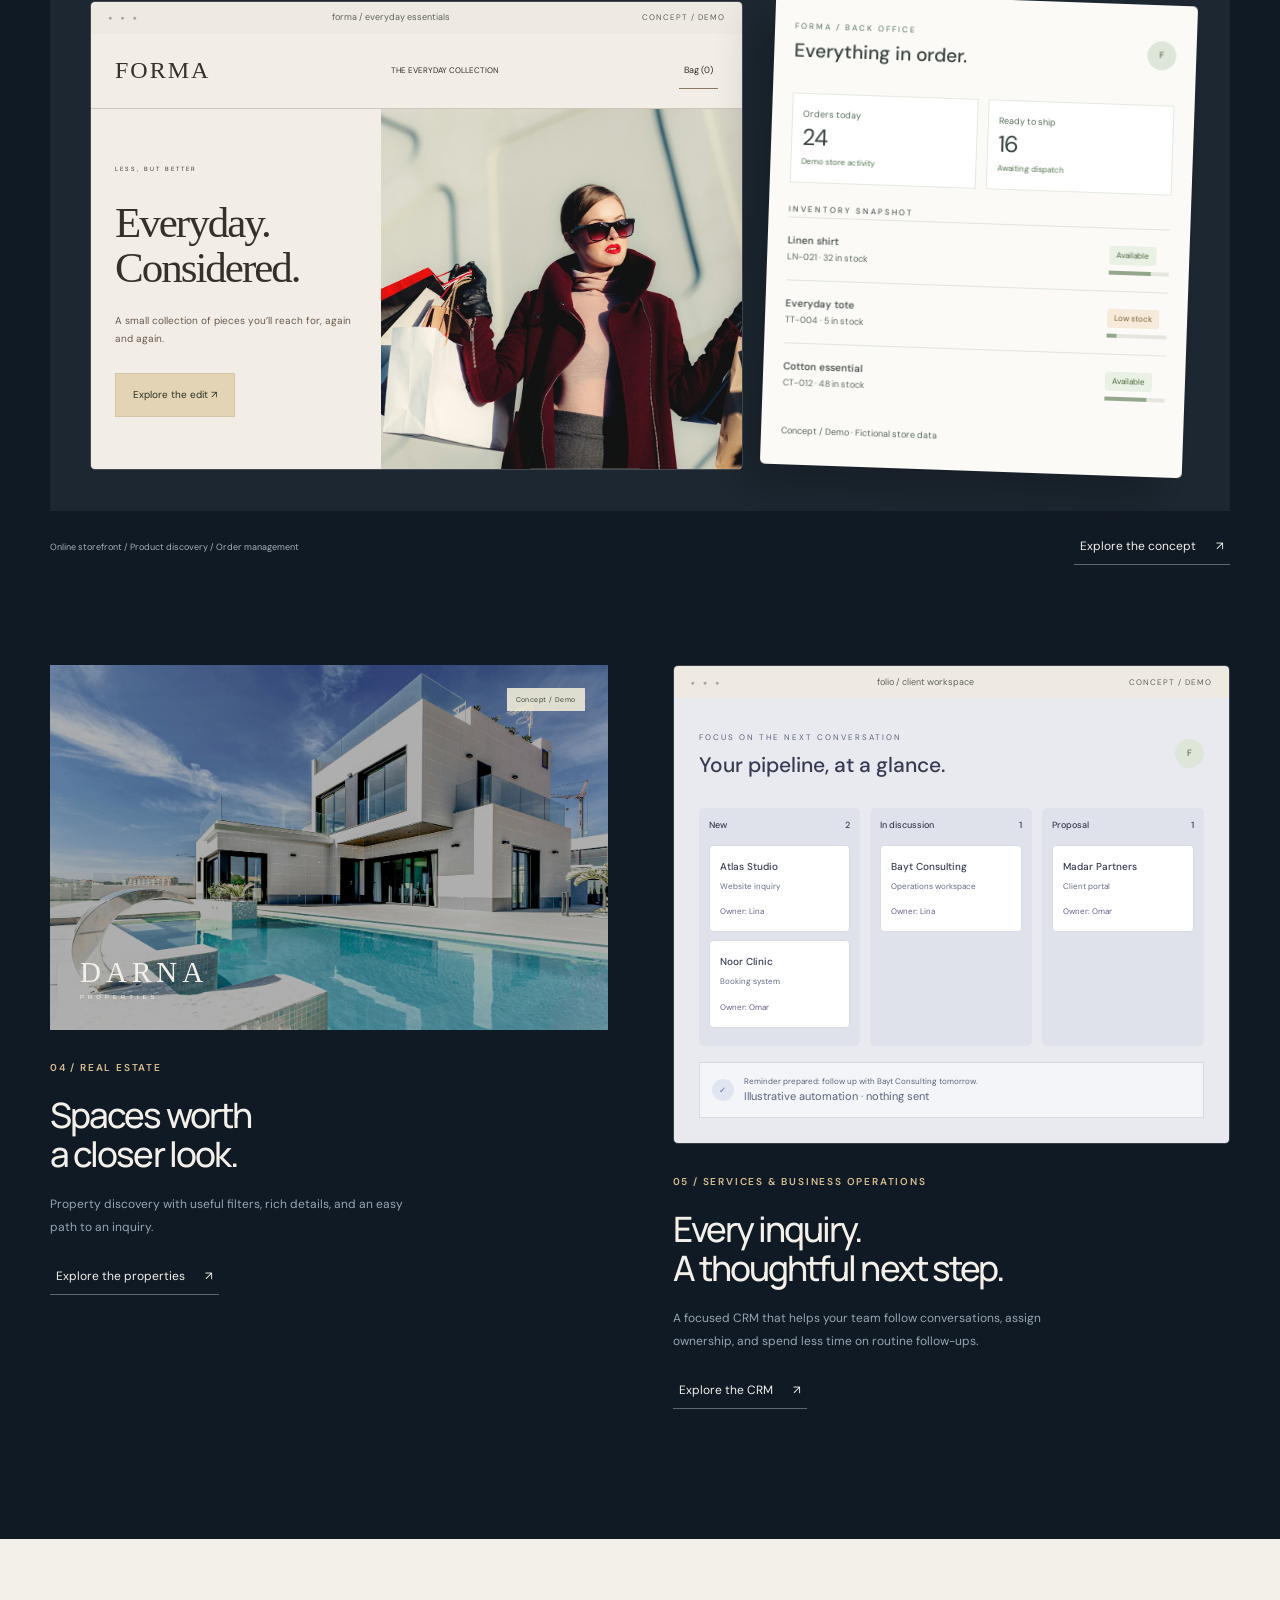
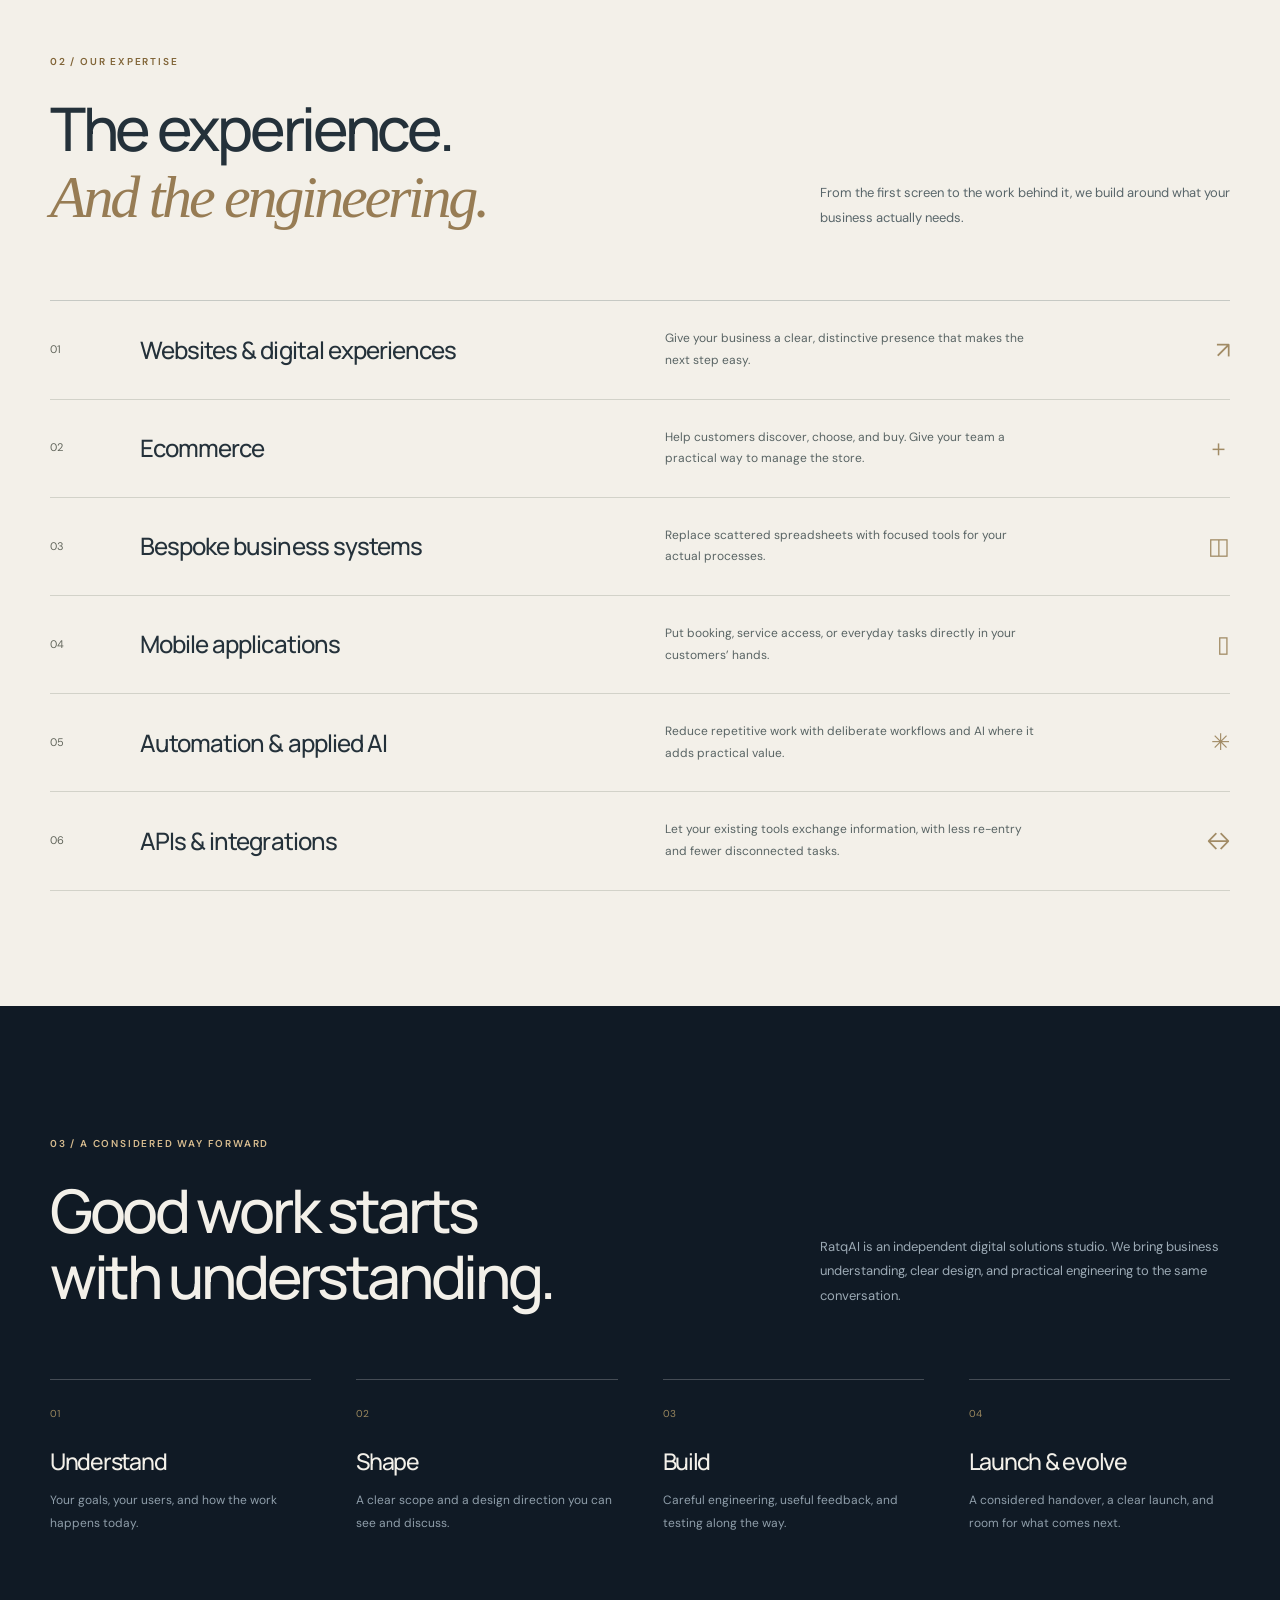
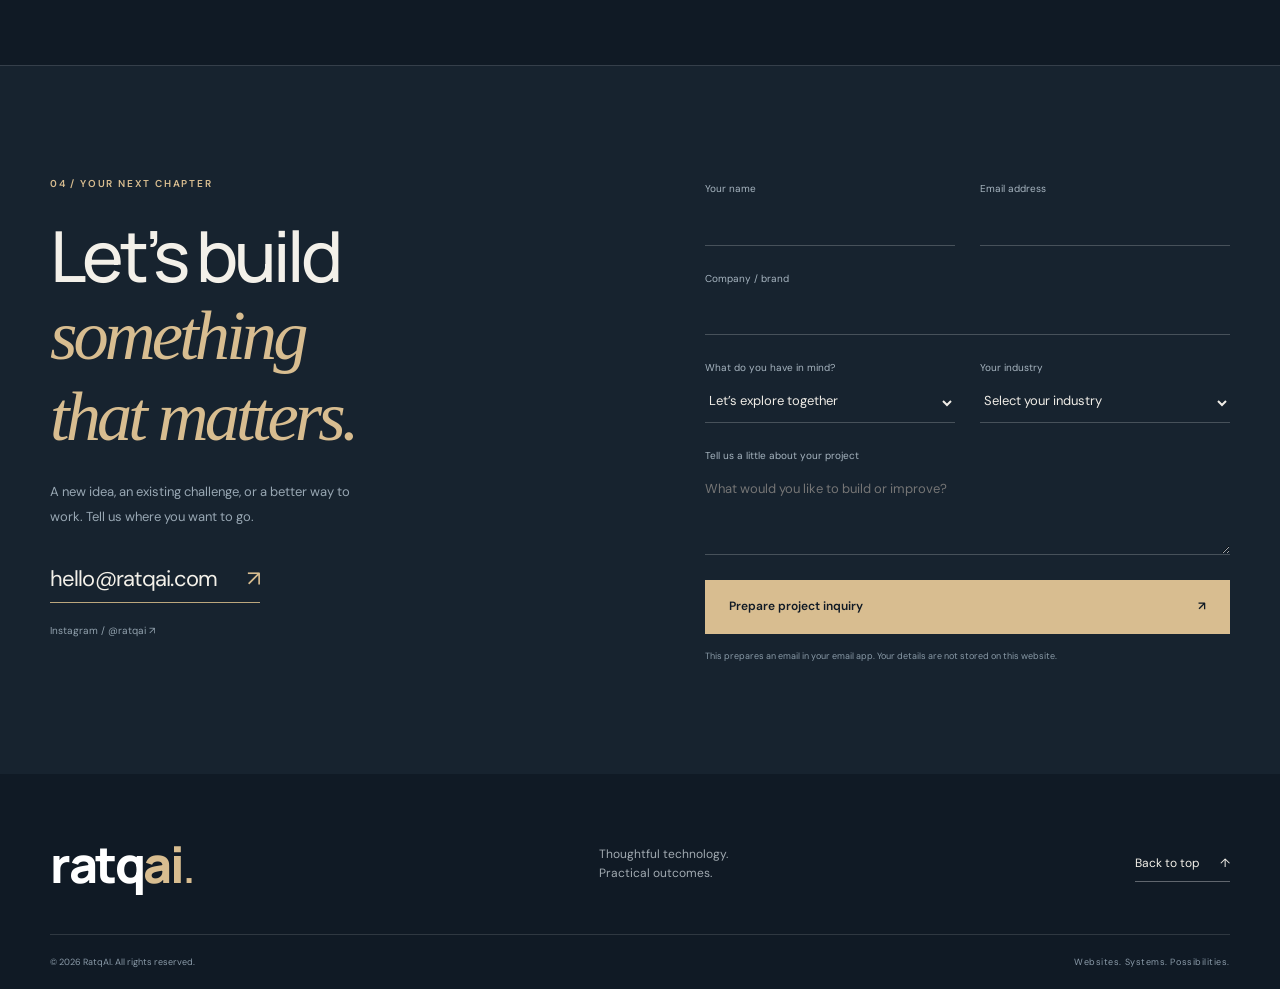
==== commit 793d21cf: "Rebuild RatqAI V2 with cinematic bilingual industry experiences" ====
--- a/index.html
+++ b/index.html
@@ -1,114 +1,503 @@
 <!doctype html>
 <html lang="en">
-<head>
-  <meta charset="utf-8" />
-  <meta name="viewport" content="width=device-width, initial-scale=1" />
-  <meta name="theme-color" content="#101a25" />
-  <meta name="description" content="RatqAI is a digital solutions studio offering custom software development, professional websites, business workflow automation, and technology consulting." />
-  <title>RatqAI | Websites, Custom Software &amp; AI Automation</title>
-  <meta name="robots" content="index, follow" />
-  <link rel="canonical" href="https://ratqai.com/" />
-  <meta property="og:type" content="website" />
-  <meta property="og:site_name" content="RatqAI" />
-  <meta property="og:url" content="https://ratqai.com/" />
-  <meta property="og:title" content="RatqAI | Websites, Custom Software &amp; AI Automation" />
-  <meta property="og:description" content="RatqAI is a digital solutions studio offering custom software development, professional websites, business workflow automation, and technology consulting." />
-  <meta property="og:locale" content="en_US" />
-  <meta name="twitter:card" content="summary" />
-  <meta name="twitter:title" content="RatqAI | Websites, Custom Software &amp; AI Automation" />
-  <meta name="twitter:description" content="RatqAI is a digital solutions studio offering custom software development, professional websites, business workflow automation, and technology consulting." />
-  <script type="application/ld+json">
-  {
-    "@context": "https://schema.org",
-    "@type": "Organization",
-    "@id": "https://ratqai.com/#organization",
-    "name": "RatqAI",
-    "email": "hello@ratqai.com",
-    "sameAs": ["https://www.instagram.com/ratqai/"],
-    "url": "https://ratqai.com/",
-    "description": "RatqAI is a digital solutions studio offering custom software development, professional websites, business workflow automation, and technology consulting."
-  }
-  </script>
-  <link rel="icon" href="favicon.svg" type="image/svg+xml" />
-  <link rel="stylesheet" href="styles.css?v=4" /><link rel="stylesheet" href="v2.css?v=1" />
-</head>
-<body>
-  <a class="skip-link" href="#main">Skip to content</a>
-  <header class="site-header">
-    <div class="container nav-wrap">
-      <a class="wordmark" href="#home" aria-label="RatqAI home">ratq<span>ai</span><b>.</b></a>
-      <nav class="nav" aria-label="Main navigation">
-        <a href="#services" data-i18n="navServices">Services</a>
-        <a href="#industries" data-i18n="navIndustries">Industries</a><a href="#solutions" data-i18n="navSolutions">Solutions</a><a href="#approach" data-i18n="navApproach">Approach</a>
-        <a href="#about" data-i18n="navAbout">About</a>
-      </nav>
-      <div class="nav-actions">
-        <button id="langToggle" class="lang-switch" type="button" aria-label="Switch language">العربية</button>
-        <a class="nav-contact" href="#contact" data-i18n="navContact">Let's talk <span aria-hidden="true">↗︎</span></a>
+  <head>
+    <meta charset="utf-8" />
+    <meta name="viewport" content="width=device-width, initial-scale=1" />
+    <meta name="theme-color" content="#101a25" />
+    <meta
+      name="description"
+      content="RatqAI is a digital solutions studio offering custom software development, professional websites, business workflow automation, and technology consulting."
+    />
+    <title>RatqAI | Websites, Custom Software &amp; AI Automation</title>
+    <meta name="robots" content="index, follow" />
+    <link rel="canonical" href="https://ratqai.com/" />
+    <meta property="og:type" content="website" />
+    <meta property="og:site_name" content="RatqAI" />
+    <meta property="og:url" content="https://ratqai.com/" />
+    <meta
+      property="og:title"
+      content="RatqAI | Websites, Custom Software &amp; AI Automation"
+    />
+    <meta
+      property="og:description"
+      content="RatqAI is a digital solutions studio offering custom software development, professional websites, business workflow automation, and technology consulting."
+    />
+    <meta property="og:locale" content="en_US" />
+    <meta name="twitter:card" content="summary" />
+    <meta
+      name="twitter:title"
+      content="RatqAI | Websites, Custom Software &amp; AI Automation"
+    />
+    <meta
+      name="twitter:description"
+      content="RatqAI is a digital solutions studio offering custom software development, professional websites, business workflow automation, and technology consulting."
+    />
+    <script type="application/ld+json">
+      {
+        "@context": "https://schema.org",
+        "@type": "Organization",
+        "@id": "https://ratqai.com/#organization",
+        "name": "RatqAI",
+        "email": "hello@ratqai.com",
+        "sameAs": ["https://www.instagram.com/ratqai/"],
+        "url": "https://ratqai.com/",
+        "description": "RatqAI is a digital solutions studio offering custom software development, professional websites, business workflow automation, and technology consulting."
+      }
+    </script>
+    <link rel="icon" href="favicon.svg" type="image/svg+xml" />
+    <link rel="preconnect" href="https://fonts.googleapis.com" />
+    <link rel="preconnect" href="https://fonts.gstatic.com" crossorigin />
+    <link rel="stylesheet" href="styles.css?v=20" />
+  </head>
+  <body>
+    <a class="skip-link" href="#main" data-i18n="skip">Skip to content</a>
+    <header class="site-header">
+      <div class="shell nav-wrap">
+        <a class="wordmark" href="#home" aria-label="RatqAI home" dir="ltr"
+          >ratq<span>ai</span><b>.</b></a
+        >
+        <nav id="navigation" aria-label="Main navigation">
+          <a href="#work" data-i18n="navWork">The possibilities</a
+          ><a href="#services" data-i18n="navServices">Expertise</a
+          ><a href="#approach" data-i18n="navApproach">Our approach</a>
+        </nav>
+        <div class="nav-actions">
+          <button
+            id="langToggle"
+            class="language"
+            type="button"
+            aria-label="Switch to Arabic"
+          >
+            العربية</button
+          ><a href="#contact" class="nav-contact"
+            ><span data-i18n="navContact">Start a conversation</span
+            ><span aria-hidden="true">↗</span></a
+          ><button
+            id="menu-toggle"
+            class="menu-toggle"
+            aria-label="Open navigation"
+            aria-expanded="false"
+            aria-controls="navigation"
+          >
+            <span></span><span></span>
+          </button>
+        </div>
       </div>
-    </div>
-  </header>
-
-  <main id="main">
-    <section id="home" class="hero container">
-      <div class="eyebrow"><span class="dot"></span><span data-i18n="heroEyebrow">DIGITAL SOLUTIONS, SOFTWARE & AUTOMATION</span></div>
-      <h1 data-i18n="heroTitle">Whatever Your Business,<br><em>We Build What It Needs.</em></h1>
-      <p class="hero-copy" data-i18n="heroCopy">Websites, applications, business systems and intelligent automation — designed around the way your business works.</p>
-      <div class="hero-actions">
-        <a href="#contact" class="button button-primary"><span data-i18n="heroCTA">Discuss your project</span><span aria-hidden="true">↗︎</span></a>
-        <a href="#services" class="button button-outline" data-i18n="explore">Explore services <span aria-hidden="true">↓</span></a>
+    </header>
+    <main id="main">
+      <section id="home" class="hero shell">
+        <div class="hero-copy">
+          <p class="eyebrow">
+            <span class="status-dot"></span
+            ><span data-i18n="heroEyebrow"
+              >INDEPENDENT DIGITAL ENGINEERING STUDIO</span
+            >
+          </p>
+          <h1 data-i18n="heroTitle">
+            Your ambition.<br />Our craft.<br /><em>Real possibility.</em>
+          </h1>
+          <p class="hero-description" data-i18n="heroCopy">
+            Distinctive websites. Purpose-built systems. Thoughtful automation.
+            We turn the way you want to work into the way you do.
+          </p>
+          <div class="hero-actions">
+            <a class="button gold" href="#work"
+              ><span data-i18n="heroCTA">Explore what’s possible</span
+              ><span aria-hidden="true">↗</span></a
+            ><a class="text-link" href="#contact"
+              ><span data-i18n="heroSecondary">Tell us your idea</span
+              ><span aria-hidden="true">↗</span></a
+            >
+          </div>
+          <div class="hero-caption">
+            <span class="small-rule"></span
+            ><span data-i18n="heroNote"
+              >Designed with intent. Engineered around you.</span
+            >
+          </div>
+        </div>
+        <div
+          class="hero-stage"
+          aria-label="Fictional restaurant and academy interface previews"
+        >
+          <div class="stage-label">
+            <span data-i18n="stageLabel">A GLIMPSE OF WHAT WE BUILD</span
+            ><span>01 — 05</span>
+          </div>
+          <div class="stage-browser">
+            <div class="browser-bar">
+              <span class="window-dots" aria-hidden="true">● ● ●</span
+              ><span dir="ltr">saffron / dining experience</span><span>↗</span>
+            </div>
+            <div class="hero-restaurant">
+              <img
+                src="assets/dining.jpg"
+                alt="Illustrative fine dining interior"
+                width="1400"
+                height="933"
+                fetchpriority="high"
+              />
+              <div class="restaurant-nav">
+                <b dir="ltr">saffron<span> HOUSE</span></b
+                ><span data-i18n="concept">Concept / Demo</span>
+              </div>
+              <div class="restaurant-headline">
+                <span data-i18n="restaurantMicro"
+                  >AMMAN · MODERN LEVANTINE</span
+                >
+                <p data-i18n="restaurantHero">
+                  A table.<br />A story.<br />A little saffron.
+                </p>
+                <span class="mini-cta" data-i18n="restaurantBook"
+                  >Find your table ↗</span
+                >
+              </div>
+            </div>
+          </div>
+          <div class="stage-ticket">
+            <span class="ticket-icon" aria-hidden="true">✓</span>
+            <div>
+              <small data-i18n="enrollmentLabel">ENROLLMENT PREVIEW</small
+              ><strong data-i18n="ticketTitle"
+                >A clearer start to learning.</strong
+              ><span data-i18n="ticketBody"
+                >Application → review → welcome</span
+              >
+            </div>
+          </div>
+          <div class="stage-foot">
+            <span data-i18n="stageFoot"
+              >Different industries. The same attention to detail.</span
+            ><a href="#work" aria-label="Explore concept demos">↓</a>
+          </div>
+        </div>
+      </section>
+      <div class="industry-ribbon">
+        <div class="shell">
+          <span data-i18n="ribbonLead">YOUR INDUSTRY. NEW POSSIBILITIES.</span>
+          <p data-i18n="industries">
+            Hospitality <i>·</i> Education <i>·</i> Retail <i>·</i> Real estate
+            <i>·</i> Professional services
+          </p>
+        </div>
       </div>
-      <div class="hero-foot"><span data-i18n="heroFoot">Thoughtful technology. Practical outcomes.</span><span class="hero-line"></span><span>01 / 06</span></div>
-      <div class="hero-ambient" aria-hidden="true"><span class="orbit orbit-a"></span><span class="orbit orbit-b"></span><span class="orbit orbit-c"></span><svg class="spark" viewBox="0 0 100 100" width="150" height="150" fill="none" stroke="currentColor" stroke-width="3" focusable="false"><path d="M50 5v90M5 50h90M18 18l64 64M18 82l64-64"/></svg></div>
-    </section>
-
-    <section id="services" class="section section-light">
-      <div class="container">
-        <div class="section-top"><span class="section-index">01 / <span data-i18n="servicesLabel">WHAT WE DO</span></span><div><h2 data-i18n="servicesTitle">Digital solutions, <br>built around your business.</h2><p class="section-intro" data-i18n="servicesDesc">From digital experiences and custom applications to connected business systems, we focus on solutions that help your business move forward.</p></div></div>
-        <div class="service-grid">
-          <article class="service-card"><div class="service-icon"><svg aria-hidden="true" viewBox="0 0 32 32" fill="none" stroke="currentColor" stroke-width="1.5"><rect x="3" y="5" width="26" height="22" rx="3"/><path d="M3 11h26M8 8h1M13 8h1M8 17h10M8 21h15"/></svg></div><span class="service-no">01</span><h3 data-i18n="s1Title">Websites & Digital Experiences</h3><p data-i18n="s1Body">Professional websites, high-converting landing pages, and e-commerce experiences designed to strengthen your brand and support business growth.</p></article>
-          <article class="service-card"><div class="service-icon"><svg aria-hidden="true" viewBox="0 0 32 32" fill="none" stroke="currentColor" stroke-width="1.5"><rect x="3" y="4" width="26" height="24" rx="3"/><path d="M3 11h26M12 16l-4 4 4 4M20 16l4 4-4 4M18 15l-4 10"/></svg></div><span class="service-no">02</span><h3 data-i18n="s2Title">Custom Software Development</h3><p data-i18n="s2Body">Tailored web applications, mobile applications, business systems, CRM platforms, dashboards, and internal tools designed around your business needs.</p></article>
-          <article class="service-card"><div class="service-icon"><svg aria-hidden="true" viewBox="0 0 32 32" fill="none" stroke="currentColor" stroke-width="1.5"><rect x="3" y="4" width="10" height="9" rx="2"/><rect x="19" y="19" width="10" height="9" rx="2"/><path d="M13 8h6a5 5 0 0 1 5 5v6M19 24h-6a5 5 0 0 1-5-5v-6"/></svg></div><span class="service-no">03</span><h3 data-i18n="s3Title">Business Workflow Automation</h3><p data-i18n="s3Body">Streamline repetitive tasks across marketing, bookings, customer follow-ups, reporting, and business operations through intelligent automation and integrations.</p></article>
-          <article class="service-card"><div class="service-icon"><svg aria-hidden="true" viewBox="0 0 32 32" fill="none" stroke="currentColor" stroke-width="1.5"><path d="M16 3l4.1 8.9L29 16l-8.9 4.1L16 29l-4.1-8.9L3 16l8.9-4.1L16 3z"/><path d="M24 3v6M21 6h6"/></svg></div><span class="service-no">04</span><h3 data-i18n="s4Title">Technology & AI Consulting</h3><p data-i18n="s4Body">Practical guidance on software solutions, system architecture, process improvement, AI adoption, and digital transformation.</p></article>
-        </div>
+      <section id="work" class="work-section">
+        <div class="shell section-heading reveal">
+          <div>
+            <p class="eyebrow" data-i18n="workLabel">
+              01 / POSSIBILITIES, MADE TANGIBLE
+            </p>
+            <h2 data-i18n="workTitle">
+              Don’t just imagine it.<br /><em>Step inside.</em>
+            </h2>
+          </div>
+          <div class="heading-note">
+            <p data-i18n="workCopy">
+              A restaurant with a better first impression. An academy with a
+              simpler day. A business with room to grow. Explore what thoughtful
+              technology can look like.
+            </p>
+            <span class="disclosure" data-i18n="workDisclaimer"
+              >All examples are fictional Concept / Demo experiences, not client
+              projects or results.</span
+            >
+          </div>
+        </div>
+        <article class="story restaurant-story shell reveal">
+          <div class="story-top">
+            <div>
+              <span class="eyebrow" data-i18n="diningCategory"
+                >01 / RESTAURANTS & CAFÉS</span
+              >
+              <h3 data-i18n="diningTitle">
+                Make the first impression<br />before the first course.
+              </h3>
+            </div>
+            <p data-i18n="diningCopy">
+              An inviting website, a considered menu, and a simple path to a
+              reservation. Bring your hospitality to every screen.
+            </p>
+          </div>
+          <div class="demo-frame dining-frame" id="dining-preview"></div>
+          <div class="story-bottom">
+            <span data-i18n="diningFeatures"
+              >Brand experience / Digital menu / Reservations</span
+            ><button class="text-link" data-demo="dining">
+              <span data-i18n="exploreDemo">Explore the concept</span> ↗
+            </button>
+          </div>
+        </article>
+        <article class="academy-story">
+          <div class="shell academy-layout">
+            <div class="story-copy reveal">
+              <span class="eyebrow" data-i18n="academyCategory"
+                >02 / SCHOOLS & ACADEMIES</span
+              >
+              <h3 data-i18n="academyTitle">
+                More learning.<br /><em>Less admin.</em>
+              </h3>
+              <p data-i18n="academyCopy">
+                Give prospective students a clear path to enrollment. Give your
+                team one considered workspace for applications, classes, and the
+                next conversation.
+              </p>
+              <div class="story-tags">
+                <span data-i18n="academyTag1">Student enrollment</span
+                ><span data-i18n="academyTag2">Management workspace</span>
+              </div>
+              <button class="button dark" data-demo="academy">
+                <span data-i18n="openWorkspace">Open the workspace</span
+                ><span aria-hidden="true">↗</span></button
+              ><span class="disclosure" data-i18n="sampleData"
+                >Concept / Demo · Illustrative data</span
+              >
+            </div>
+            <div class="academy-device reveal">
+              <div id="academy-preview" class="demo-frame"></div>
+            </div>
+          </div>
+        </article>
+        <article class="story retail-story shell reveal">
+          <div class="story-top">
+            <div>
+              <span class="eyebrow" data-i18n="retailCategory"
+                >03 / RETAIL & ECOMMERCE</span
+              >
+              <h3 data-i18n="retailTitle">
+                Beautiful to browse.<br />Simple to run.
+              </h3>
+            </div>
+            <p data-i18n="retailCopy">
+              A distinctive storefront paired with a practical view of products,
+              inventory, and orders. An experience that considers both sides of
+              the counter.
+            </p>
+          </div>
+          <div id="retail-preview" class="retail-composition"></div>
+          <div class="story-bottom">
+            <span data-i18n="retailFeatures"
+              >Online storefront / Product discovery / Order management</span
+            ><button class="text-link" data-demo="retail">
+              <span data-i18n="exploreDemo">Explore the concept</span> ↗
+            </button>
+          </div>
+        </article>
+        <div class="shell other-stories">
+          <article class="property-story reveal">
+            <div class="property-image">
+              <img
+                src="assets/residence.jpg"
+                alt="Illustrative contemporary villa"
+                loading="lazy"
+                width="1400"
+                height="933"
+              /><span class="concept-pill" data-i18n="concept"
+                >Concept / Demo</span
+              ><span class="property-brand" dir="ltr"
+                >DARNA<span>PROPERTIES</span></span
+              >
+            </div>
+            <div class="compact-story">
+              <span class="eyebrow" data-i18n="propertyCategory"
+                >04 / REAL ESTATE</span
+              >
+              <h3 data-i18n="propertyTitle">
+                Spaces worth<br />a closer look.
+              </h3>
+              <p data-i18n="propertyCopy">
+                Property discovery with useful filters, rich details, and an
+                easy path to an inquiry.
+              </p>
+              <button class="text-link" data-demo="property">
+                <span data-i18n="exploreProperties"
+                  >Explore the properties</span
+                >
+                ↗
+              </button>
+            </div>
+          </article>
+          <article class="crm-story reveal">
+            <div id="crm-preview" class="demo-frame"></div>
+            <div class="compact-story">
+              <span class="eyebrow" data-i18n="crmCategory"
+                >05 / SERVICES & BUSINESS OPERATIONS</span
+              >
+              <h3 data-i18n="crmTitle">
+                Every inquiry.<br />A thoughtful next step.
+              </h3>
+              <p data-i18n="crmCopy">
+                A focused CRM that helps your team follow conversations, assign
+                ownership, and spend less time on routine follow-ups.
+              </p>
+              <button class="text-link" data-demo="crm">
+                <span data-i18n="exploreCRM">Explore the CRM</span> ↗
+              </button>
+            </div>
+          </article>
+        </div>
+      </section>
+      <section id="services" class="services-section">
+        <div class="shell">
+          <div class="section-heading reveal">
+            <div>
+              <p class="eyebrow" data-i18n="servicesLabel">
+                02 / OUR EXPERTISE
+              </p>
+              <h2 data-i18n="servicesTitle">
+                The experience.<br /><em>And the engineering.</em>
+              </h2>
+            </div>
+            <p class="heading-note" data-i18n="servicesCopy">
+              From the first screen to the work behind it, we build around what
+              your business actually needs.
+            </p>
+          </div>
+          <div id="service-list" class="service-list"></div>
+        </div>
+      </section>
+      <section id="approach" class="approach-section shell">
+        <div class="section-heading reveal">
+          <div>
+            <p class="eyebrow" data-i18n="approachLabel">
+              03 / A CONSIDERED WAY FORWARD
+            </p>
+            <h2 data-i18n="approachTitle">
+              Good work starts<br />with understanding.
+            </h2>
+          </div>
+          <p class="heading-note" data-i18n="approachCopy">
+            RatqAI is an independent digital solutions studio. We bring business
+            understanding, clear design, and practical engineering to the same
+            conversation.
+          </p>
+        </div>
+        <div class="process-steps" id="process-steps"></div>
+      </section>
+      <section id="contact" class="contact-section">
+        <div class="shell contact-layout">
+          <div class="contact-copy reveal">
+            <p class="eyebrow" data-i18n="contactLabel">
+              04 / YOUR NEXT CHAPTER
+            </p>
+            <h2 data-i18n="contactTitle">
+              Let’s build<br /><em>something<br />that matters.</em>
+            </h2>
+            <p data-i18n="contactCopy">
+              A new idea, an existing challenge, or a better way to work. Tell
+              us where you want to go.
+            </p>
+            <a
+              class="email-link"
+              id="emailLink"
+              href="mailto:hello@ratqai.com"
+              dir="ltr"
+              >hello@ratqai.com <span aria-hidden="true">↗</span></a
+            ><a
+              class="instagram-link"
+              href="https://www.instagram.com/ratqai/"
+              target="_blank"
+              rel="noopener noreferrer"
+              dir="ltr"
+              >Instagram / @ratqai ↗</a
+            >
+          </div>
+          <form id="project-form" class="project-form reveal">
+            <div class="form-pair">
+              <label
+                ><span data-i18n="formName">Your name</span
+                ><input
+                  name="name"
+                  autocomplete="name"
+                  required
+                  maxlength="100" /></label
+              ><label
+                ><span data-i18n="formEmail">Email address</span
+                ><input
+                  name="email"
+                  type="email"
+                  autocomplete="email"
+                  required
+                  maxlength="150"
+                  dir="ltr"
+              /></label>
+            </div>
+            <label
+              ><span data-i18n="formCompany">Company / brand</span
+              ><input
+                name="company"
+                autocomplete="organization"
+                maxlength="150"
+            /></label>
+            <div class="form-pair">
+              <label
+                ><span data-i18n="formService">What do you have in mind?</span
+                ><select name="service" id="project-service"></select></label
+              ><label
+                ><span data-i18n="formIndustry">Your industry</span
+                ><select name="industry" id="project-industry"></select
+              ></label>
+            </div>
+            <label
+              ><span data-i18n="formMessage"
+                >Tell us a little about your project</span
+              ><textarea
+                name="message"
+                rows="3"
+                required
+                maxlength="3000"
+              ></textarea></label
+            ><button class="button gold" type="submit">
+              <span data-i18n="formSubmit">Prepare project inquiry</span
+              ><span aria-hidden="true">↗</span>
+            </button>
+            <p class="form-note" data-i18n="formNote">
+              This prepares an email in your email app. Your details are not
+              stored on this website.
+            </p>
+            <p id="form-status" role="status" hidden></p>
+            <a id="mail-draft" class="text-link" hidden data-i18n="openEmail"
+              >Open your email app ↗</a
+            >
+          </form>
+        </div>
+      </section>
+    </main>
+    <footer class="footer shell">
+      <div class="footer-top">
+        <a class="wordmark" href="#home" aria-label="RatqAI home" dir="ltr"
+          >ratq<span>ai</span><b>.</b></a
+        >
+        <p data-i18n="footerLine">
+          Thoughtful technology.<br />Practical outcomes.
+        </p>
+        <a href="#home" class="text-link"
+          ><span data-i18n="backTop">Back to top</span> ↑</a
+        >
       </div>
-    </section>
-
-
-    <section id="industries" class="section industry-section">
-      <div class="container">
-        <div class="section-top"><span class="section-index" data-i18n="industriesLabel">02 / INDUSTRIES</span><div><h2 data-i18n="industriesTitle">Built for your industry.<br><em>Designed for your business.</em></h2><p class="section-intro" data-i18n="industriesDesc">Different industries, different workflows. We design around what makes your business unique.</p></div></div>
-        <div class="industry-grid">
-          <article class="industry-card"><span class="industry-icon" aria-hidden="true">⌂</span><span class="industry-count">01</span><h3 data-i18n="industry1">Real Estate</h3><p data-i18n="industry1Desc">Listings, inquiries, client management and property workflows.</p></article>
-          <article class="industry-card"><span class="industry-icon" aria-hidden="true">◈</span><span class="industry-count">02</span><h3 data-i18n="industry2">Restaurants & Cafés</h3><p data-i18n="industry2Desc">Menus, reservations, ordering and everyday operations.</p></article>
-          <article class="industry-card"><span class="industry-icon" aria-hidden="true">▦</span><span class="industry-count">03</span><h3 data-i18n="industry3">Schools & Academies</h3><p data-i18n="industry3Desc">Admissions, enrollment, courses and student administration.</p></article>
-          <article class="industry-card"><span class="industry-icon" aria-hidden="true">▣</span><span class="industry-count">04</span><h3 data-i18n="industry4">Retail & E-commerce</h3><p data-i18n="industry4Desc">Storefronts, inventory, orders and customer experiences.</p></article>
-          <article class="industry-card"><span class="industry-icon" aria-hidden="true">◇</span><span class="industry-count">05</span><h3 data-i18n="industry5">Professional Services</h3><p data-i18n="industry5Desc">Client portals, appointments, follow-ups and reporting.</p></article>
-          <article class="industry-card"><span class="industry-icon" aria-hidden="true">✳</span><span class="industry-count">06</span><h3 data-i18n="industry6">Other Businesses</h3><p data-i18n="industry6Desc">Custom digital solutions for the way your team works.</p></article>
-        </div>
+      <div class="footer-bottom">
+        <span
+          >© <span id="year"></span> RatqAI.
+          <span data-i18n="rights">All rights reserved.</span></span
+        ><span data-i18n="footerNote">Websites. Systems. Possibilities.</span>
       </div>
-    </section>
-    <section id="solutions" class="section solutions-section">
-      <div class="container">
-        <div class="section-top"><span class="section-index" data-i18n="solutionsLabel">03 / SOLUTIONS</span><div><h2 data-i18n="solutionsTitle">Solutions you can envision.<br><em>Systems built to deliver.</em></h2><p class="section-intro" data-i18n="solutionsDesc">Explore example solution concepts across industries. These are illustrative capabilities, not claimed client projects.</p></div></div>
-        <div class="solution-grid">
-          <article class="solution-card"><div class="solution-art solution-art-restaurant"><span class="art-tag" data-i18n="conceptBadge">SOLUTION CONCEPT</span><div class="demo-window"><div class="demo-chrome"><i></i><i></i><i></i></div><div class="demo-line wide"></div><div class="demo-line"></div><div class="demo-stats"><b></b><b></b><b></b></div></div></div><div class="solution-text"><span class="solution-category" data-i18n="solution1Cat">HOSPITALITY</span><h3 data-i18n="solution1">Restaurant Digital Suite</h3><p data-i18n="solution1Desc">A connected menu, ordering and reservations experience.</p></div></article>
-          <article class="solution-card"><div class="solution-art solution-art-education"><span class="art-tag" data-i18n="conceptBadge">SOLUTION CONCEPT</span><div class="demo-window"><div class="demo-chrome"><i></i><i></i><i></i></div><div class="demo-line wide"></div><div class="demo-line"></div><div class="demo-stats"><b></b><b></b><b></b></div></div></div><div class="solution-text"><span class="solution-category" data-i18n="solution2Cat">EDUCATION</span><h3 data-i18n="solution2">Academy Management</h3><p data-i18n="solution2Desc">Registration, course schedules and student journeys.</p></div></article>
-          <article class="solution-card"><div class="solution-art solution-art-commerce"><span class="art-tag" data-i18n="conceptBadge">SOLUTION CONCEPT</span><div class="demo-window"><div class="demo-chrome"><i></i><i></i><i></i></div><div class="demo-line wide"></div><div class="demo-line"></div><div class="demo-stats"><b></b><b></b><b></b></div></div></div><div class="solution-text"><span class="solution-category" data-i18n="solution3Cat">COMMERCE</span><h3 data-i18n="solution3">Retail Operations Hub</h3><p data-i18n="solution3Desc">A unified flow for products, orders and inventory.</p></div></article>
-        </div>
+    </footer>
+    <dialog id="demo-dialog" aria-labelledby="demo-title">
+      <div class="dialog-top">
+        <div>
+          <span class="eyebrow" data-i18n="concept">Concept / Demo</span>
+          <h2 id="demo-title"></h2>
+        </div>
+        <button id="close-demo" class="close-demo" aria-label="Close preview">
+          ×
+        </button>
       </div>
-    </section>
-    <section id="connected" class="section connected-section">
-      <div class="container connected-layout"><div><span class="section-index" data-i18n="connectedLabel">04 / CONNECTED BUSINESS</span><h2 data-i18n="connectedTitle">Your tools.<br><em>Working together.</em></h2><p class="section-intro" data-i18n="connectedDesc">Connect customer inquiries, reservations, operations, automations and reporting in one smarter workflow.</p><a href="#contact" class="button button-primary" data-i18n="connectedCTA">Let's connect your business ↗</a></div>
-      <div class="flow-diagram" role="img" aria-label="Example business workflow"><div class="flow-node" data-i18n="flow1">Website & Channels</div><div class="flow-arrow" aria-hidden="true">↓</div><div class="flow-node" data-i18n="flow2">Customer Requests</div><div class="flow-arrow" aria-hidden="true">↓</div><div class="flow-node flow-node-featured" data-i18n="flow3">CRM & Operations</div><div class="flow-fork"><span data-i18n="flow4">Automation</span><span data-i18n="flow5">Analytics</span></div></div></div>
-    </section>
-    <section id="approach" class="section approach-section"><div class="container approach-layout"><div><span class="section-index">02 / <span data-i18n="approachLabel">HOW WE WORK</span></span><h2 data-i18n="approachTitle">Simple process.<br><em>Purposeful results.</em></h2><p class="approach-intro" data-i18n="approachIntro">No unnecessary complexity. We start with your business challenge, then find the right way to solve it.</p></div><div class="steps"><div class="step"><span>01</span><div><h3 data-i18n="step1Title">Understand</h3><p data-i18n="step1Body">We listen, ask questions, and get clear on the problem.</p></div></div><div class="step"><span>02</span><div><h3 data-i18n="step2Title">Plan</h3><p data-i18n="step2Body">We recommend a practical solution and define the scope.</p></div></div><div class="step"><span>03</span><div><h3 data-i18n="step3Title">Build</h3><p data-i18n="step3Body">We create, test, and refine the solution with you.</p></div></div><div class="step"><span>04</span><div><h3 data-i18n="step4Title">Launch & Improve</h3><p data-i18n="step4Body">We help you go live and plan what comes next.</p></div></div></div></div></section>
-
-    <section id="about" class="section section-light about-section"><div class="container about-layout"><div><span class="section-index">03 / <span data-i18n="aboutLabel">ABOUT RATQAI</span></span><h2 data-i18n="aboutTitle">Business understanding meets technology.</h2></div><div class="about-content"><p data-i18n="aboutBody">RatqAI is an independent digital solutions, software development, and AI automation studio built around a simple belief: technology should make business easier, not more complicated. We build websites, applications, custom software systems, and business automations, and provide practical technology and AI consulting with a business-first approach.</p><div class="about-pill-row"><span data-i18n="pill1">Business-first thinking</span><span data-i18n="pill2">Clear communication</span><span data-i18n="pill3">Practical delivery</span></div></div></div></section>
-
-    <section id="contact" class="contact-section section"><div class="container contact-layout"><div><span class="section-index">04 / <span data-i18n="contactLabel">LET'S CONNECT</span></span><h2 data-i18n="contactTitle">Have an idea?<br><em>Let's make it work.</em></h2><p data-i18n="contactBody">Tell us what you're trying to build or improve. We'll help you explore the next step.</p></div><div class="contact-options"><a id="emailLink" href="mailto:hello@ratqai.com?subject=Project%20inquiry%20for%20RatqAI" class="contact-option"><span data-i18n="emailLabel">Contact us</span><span class="contact-detail" id="emailText">hello@ratqai.com</span><span aria-hidden="true">↗︎</span></a><a href="https://www.instagram.com/ratqai/" class="contact-option" target="_blank" rel="noopener noreferrer"><span data-i18n="instagramLabel">Follow on Instagram</span><span class="contact-detail" dir="ltr">@ratqai</span><span aria-hidden="true">↗︎</span></a></div></div></section>
-  </main>
-  <footer class="footer"><div class="container footer-inner"><a class="wordmark" href="#home">ratq<span>ai</span><b>.</b></a><span>© <span id="year"></span> RatqAI. <span data-i18n="rights">All rights reserved.</span></span><a href="#home" data-i18n="backTop">Back to top ↑</a></div></footer>
-  <script src="script.js?v=7"></script><script src="v2.js?v=1"></script>
-</body>
+      <p class="demo-notice" data-i18n="demoNotice">
+        A fictional, interactive front-end sample. No bookings, orders, or
+        applications are sent or saved.
+      </p>
+      <div id="demo-content"></div>
+    </dialog>
+    <div class="toast" id="toast" role="status" hidden></div>
+    <script src="script.js?v=20"></script>
+  </body>
 </html>
--- a/styles.css
+++ b/styles.css
@@ -1,9 +1,2454 @@
-@import url('https://fonts.googleapis.com/css2?family=DM+Sans:wght@400;500;600;700&family=Manrope:wght@400;500;600;700;800&family=Tajawal:wght@400;500;700;800&display=swap');
-:root{--dark:#101a25;--dark2:#182532;--gold:#d8bd90;--paper:#f5f3ee;--text:#202a32;--muted:#647078;--line:#dddcd7}*{box-sizing:border-box}html{scroll-behavior:smooth}body{margin:0;font-family:'DM Sans',sans-serif;color:var(--text);background:var(--dark)}a{color:inherit;text-decoration:none}button{font:inherit;cursor:pointer}.container{width:min(1152px,calc(100% - 64px));margin:auto}.site-header{background:var(--dark);border-bottom:1px solid #ffffff19;position:sticky;top:0;z-index:5;backdrop-filter:blur(12px)}.nav-wrap{height:78px;display:flex;align-items:center;justify-content:space-between;gap:25px}.wordmark{font-family:Manrope,sans-serif;font-size:27px;font-weight:800;letter-spacing:-1.9px;color:#fff;white-space:nowrap}.wordmark span,.wordmark b{color:var(--gold)}.wordmark b{font-size:32px}.nav{display:flex;gap:36px}.nav a,.nav-actions{font-size:13px;color:#cfdae0}.nav a:hover,.footer a:hover{color:var(--gold)}.nav-actions{display:flex;gap:14px;align-items:center}.lang-switch{border:0;background:transparent;color:#e8d9bb;font-size:12px;padding:12px 3px}.nav-contact{padding:11px 18px;border:1px solid #6e7983;border-radius:3px;color:#fff}.nav-contact span{margin-inline-start:7px}.hero{min-height:650px;padding-top:108px;position:relative;isolation:isolate;color:#fff;overflow:hidden}.eyebrow,.section-index{font-size:11px;letter-spacing:2.1px;font-weight:700}.eyebrow{color:var(--gold);display:flex;align-items:center;gap:11px}.dot{height:7px;width:7px;border-radius:50%;background:var(--gold)}h1,h2,h3,p{margin-top:0}h1,h2{font-family:Manrope,sans-serif;letter-spacing:-2.5px}h1{font-size:clamp(48px,6vw,83px);line-height:1.12;max-width:850px;margin:28px 0 24px;font-weight:700}h1 em,h2 em{font-style:normal;color:var(--gold)}.hero-copy{font-size:18px;line-height:1.9;max-width:570px;color:#bac5d0}.hero-actions{display:flex;gap:12px;flex-wrap:wrap;margin-top:32px}.button{padding:16px 22px;font-size:13px;font-weight:700;border-radius:3px;display:inline-flex;align-items:center;gap:30px;min-height:52px}.button-primary{background:var(--gold);color:#16202a}.button-primary:hover{background:#f0d5aa}.button-outline{border:1px solid #71808e;color:#f1f3f5}.button-outline:hover{border-color:#f1f3f5}.hero-foot{display:flex;align-items:center;gap:25px;color:#91a1af;font-size:11px;letter-spacing:1px;margin-top:90px;padding-bottom:30px;position:relative;z-index:2}.hero-line{height:1px;width:56px;background:#657382}.hero-ambient{position:absolute;right:-200px;top:-140px;width:690px;height:690px;z-index:-1;opacity:.6}.orbit{position:absolute;border:1px solid #be9f6344;border-radius:50%;inset:0;transform:rotate(-25deg)}.orbit-b{inset:70px}.orbit-c{inset:140px}.spark{position:absolute;top:330px;left:285px;font-size:150px;color:#aa8d5733}.section{padding:120px 0}.section-light{background:var(--paper)}.section-top{display:grid;grid-template-columns:1fr 2fr;gap:40px;margin-bottom:60px}.section-index{color:#a18358;padding-top:12px}.section h2{font-size:clamp(34px,4vw,55px);line-height:1.18;margin-bottom:20px}.section-intro{max-width:590px;color:var(--muted);font-size:16px;line-height:1.85}.service-grid{display:grid;grid-template-columns:repeat(2,1fr);gap:1px;background:#d8d8d2;border:1px solid #d8d8d2}.service-card{background:var(--paper);padding:38px;min-height:290px;position:relative;transition:background .2s}.service-card:hover{background:#fff}.service-icon{width:34px;height:34px;color:#92754d}.service-icon svg{width:34px;height:34px}.service-no{position:absolute;right:36px;top:39px;color:#9b9b94;font-size:11px}.service-card h3{font-size:21px;margin:38px 0 12px;letter-spacing:-.7px}.service-card p{font-size:14px;line-height:1.9;color:var(--muted);max-width:400px;margin-bottom:0}.approach-section{background:var(--dark2);color:#fff}.approach-layout,.about-layout,.contact-layout{display:grid;grid-template-columns:1fr 1fr;gap:85px}.approach-section h2,.contact-section h2{margin:30px 0 22px}.approach-intro,.contact-section p{color:#b3c0c9;line-height:1.9;max-width:400px;font-size:16px}.steps{border-top:1px solid #ffffff31}.step{display:flex;gap:28px;padding:25px 0;border-bottom:1px solid #ffffff31}.step>span{font-size:12px;color:var(--gold);padding-top:4px}.step h3{font-size:18px;margin:0 0 8px}.step p{margin:0;color:#a4b3bf;font-size:14px;line-height:1.7}.about-section{padding:110px 0}.about-content{padding-top:22px}.about-content>p{color:#56636c;font-size:17px;line-height:2}.about-pill-row{display:flex;gap:8px;flex-wrap:wrap;margin-top:28px}.about-pill-row span{font-size:11px;font-weight:600;border:1px solid #c6c9c7;padding:10px 14px;border-radius:24px}.contact-section{background:var(--dark);color:white}.contact-section h2{max-width:510px}.contact-options{align-self:center}.contact-option{display:grid;grid-template-columns:1fr auto;gap:7px;border-bottom:1px solid #ffffff36;padding:26px 0;position:relative}.contact-option:first-child{border-top:1px solid #ffffff36}.contact-option>span:first-child{font-weight:700;font-size:21px;grid-column:1}.contact-option>span:last-child{grid-column:2;grid-row:1/3;color:var(--gold);font-size:22px}.contact-detail{color:#a6b5c0;font-size:13px;grid-column:1}.contact-option:hover>span:first-child{color:var(--gold)}.footer{background:#0c141d;color:#a4b0ba}.footer-inner{min-height:100px;display:flex;align-items:center;justify-content:space-between;gap:20px;font-size:12px}.footer .wordmark{font-size:23px}.skip-link{position:absolute;left:-9999px}.skip-link:focus{left:20px;top:20px;color:white;z-index:20;background:black;padding:10px}
-html[dir=rtl] body{font-family:Tajawal,sans-serif}html[dir=rtl] h1,html[dir=rtl] h2,html[dir=rtl] h3,html[dir=rtl] .wordmark{font-family:Tajawal,sans-serif}html[dir=rtl] .wordmark{font-family:Manrope,sans-serif}html[dir=rtl] .hero-ambient{left:-200px;right:auto}html[dir=rtl] .service-no{left:36px;right:auto}html[dir=rtl] .section-index{letter-spacing:0}html[dir=rtl] h1,html[dir=rtl] h2{letter-spacing:-.9px}
-@media(max-width:800px){.nav{display:none}.container{width:min(100% - 36px,1152px)}.nav-wrap{height:70px}.hero{min-height:auto;padding-top:85px}.hero-ambient{opacity:.3;right:-350px}.hero-foot{margin-top:75px}.section{padding:80px 0}.section-top,.approach-layout,.about-layout,.contact-layout{grid-template-columns:1fr;gap:24px}.service-grid{grid-template-columns:1fr}.service-card{min-height:240px;padding:30px}.about-content{padding-top:0}.contact-options{margin-top:15px}.footer-inner{flex-wrap:wrap;padding:25px 0}.nav-contact{padding:9px 12px}.nav-actions{gap:8px}}@media(max-width:450px){.hero h1{font-size:46px}.hero-copy{font-size:16px}.button{width:100%;justify-content:space-between}.hero-actions{gap:10px}.nav-contact{font-size:12px}.wordmark{font-size:23px}.hero-foot{font-size:10px}.section h2{font-size:36px}}
+@import url("https://fonts.googleapis.com/css2?family=DM+Sans:wght@400;500;600;700&family=Manrope:wght@400;500;600;700;800&family=Tajawal:wght@400;500;600;700;800&display=swap");
+:root {
+  --navy: #101a25;
+  --deep: #0c141e;
+  --gold: #d8bd90;
+  --paper: #f3f0e9;
+  --muted: #98a5b0;
+  --line: #ffffff21;
+  --ink: #24313a;
+  --serif: Georgia, "Times New Roman", serif;
+}
+* {
+  box-sizing: border-box;
+}
+html {
+  scroll-behavior: smooth;
+  scroll-padding-top: 100px;
+}
+body {
+  margin: 0;
+  background: var(--navy);
+  color: var(--paper);
+  font-family: "DM Sans", Arial, sans-serif;
+  font-size: 15px;
+  line-height: 1.6;
+}
+body.dialog-open {
+  overflow: hidden;
+}
+a {
+  color: inherit;
+  text-decoration: none;
+}
+button,
+input,
+textarea,
+select {
+  font: inherit;
+}
+button,
+a,
+input,
+select,
+textarea {
+  -webkit-tap-highlight-color: transparent;
+}
+button {
+  cursor: pointer;
+}
+button {
+  color: inherit;
+}
+button,
+a {
+  touch-action: manipulation;
+}
+img {
+  display: block;
+  width: 100%;
+  object-fit: cover;
+}
+button {
+  border: 0;
+  background: none;
+}
+button:disabled {
+  cursor: default;
+  opacity: 0.6;
+}
+button:focus-visible,
+a:focus-visible {
+  outline: 2px solid var(--gold);
+  outline-offset: 6px;
+}
+input:focus-visible,
+textarea:focus-visible,
+select:focus-visible {
+  outline: 2px solid var(--gold);
+  outline-offset: 3px;
+}
+h1,
+h2,
+h3,
+h4,
+p {
+  margin: 0;
+}
+h1,
+h2,
+h3 {
+  font-family: Manrope, Arial, sans-serif;
+  font-weight: 500;
+  line-height: 1.1;
+  letter-spacing: -0.055em;
+}
+em {
+  font-family: var(--serif);
+  font-weight: 400;
+  color: var(--gold);
+}
+small {
+  font-size: 11px;
+}
+.shell {
+  width: min(1320px, calc(100% - 100px));
+  margin-inline: auto;
+}
+.eyebrow {
+  font-size: 10px;
+  letter-spacing: 0.18em;
+  font-weight: 600;
+  text-transform: uppercase;
+  color: var(--gold);
+  display: block;
+}
+.button {
+  min-height: 54px;
+  padding: 16px 23px;
+  display: inline-flex;
+  align-items: center;
+  justify-content: space-between;
+  gap: 35px;
+  font-size: 12px;
+  font-weight: 600;
+  border: 1px solid transparent;
+  transition:
+    background 0.25s,
+    transform 0.25s;
+}
+.button:hover {
+  transform: translateY(-3px);
+}
+.gold {
+  background: var(--gold);
+  color: var(--navy);
+}
+.gold:hover {
+  background: #e9cfa5;
+}
+.dark {
+  background: var(--navy);
+  color: #fff;
+}
+.text-link {
+  display: inline-flex;
+  align-items: center;
+  gap: 20px;
+  font-size: 12px;
+  border-bottom: 1px solid #ffffff55;
+  padding-block: 8px;
+  transition: gap 0.25s;
+}
+.text-link:hover {
+  gap: 28px;
+}
+.skip-link {
+  position: fixed;
+  top: 8px;
+  inset-inline-start: 10px;
+  transform: translateY(-200%);
+  z-index: 1000;
+  background: var(--gold);
+  color: var(--navy);
+  padding: 12px;
+}
+.skip-link:focus {
+  transform: none;
+}
+.site-header {
+  position: sticky;
+  top: 0;
+  background: #101a25f2;
+  backdrop-filter: blur(18px);
+  z-index: 20;
+  border-bottom: 1px solid var(--line);
+}
+.nav-wrap {
+  height: 90px;
+  display: flex;
+  align-items: center;
+  justify-content: space-between;
+  gap: 35px;
+}
+.wordmark {
+  font-family: Manrope, Arial, sans-serif;
+  font-size: 34px;
+  font-weight: 800;
+  letter-spacing: -2.4px;
+  line-height: 1;
+  white-space: nowrap;
+  color: #fff;
+}
+.wordmark span,
+.wordmark b {
+  color: var(--gold);
+}
+.wordmark b {
+  font-size: 40px;
+}
+nav {
+  display: flex;
+  gap: 30px;
+}
+nav a {
+  font-size: 11px;
+  color: #c6cdd2;
+  position: relative;
+}
+nav a:after {
+  content: "";
+  height: 1px;
+  background: var(--gold);
+  position: absolute;
+  bottom: -5px;
+  inset-inline-start: 0;
+  width: 0;
+  transition: width 0.3s;
+}
+nav a:hover:after {
+  width: 100%;
+}
+.nav-actions {
+  display: flex;
+  align-items: center;
+  gap: 27px;
+}
+.language {
+  font-size: 12px;
+  padding: 12px 0;
+  color: var(--gold);
+}
+.nav-contact {
+  font-size: 11px;
+  display: flex;
+  align-items: center;
+  gap: 26px;
+  border: 1px solid #d8bd9060;
+  padding: 11px 18px;
+}
+.menu-toggle {
+  display: none;
+}
+.hero {
+  min-height: 790px;
+  display: grid;
+  grid-template-columns: 1fr 1fr;
+  gap: 40px;
+  align-items: center;
+  padding-block: 80px 86px;
+  position: relative;
+}
+.hero-copy {
+  position: relative;
+  z-index: 2;
+}
+.hero .eyebrow {
+  display: flex;
+  align-items: center;
+  gap: 10px;
+}
+.status-dot {
+  width: 5px;
+  height: 5px;
+  background: var(--gold);
+  border-radius: 50%;
+}
+h1 {
+  font-size: clamp(62px, 6.1vw, 94px);
+  line-height: 1.02;
+  margin-block: 30px;
+  letter-spacing: -0.065em;
+}
+.hero-description {
+  max-width: 390px;
+  color: #abb6bf;
+  font-size: 14px;
+  line-height: 1.9;
+}
+.hero-actions {
+  display: flex;
+  align-items: center;
+  gap: 25px;
+  margin-top: 30px;
+}
+.hero-caption {
+  display: flex;
+  align-items: center;
+  gap: 15px;
+  font-size: 10px;
+  color: #7e8b97;
+  margin-top: 55px;
+}
+.small-rule {
+  width: 28px;
+  height: 1px;
+  background: #617180;
+}
+.hero-stage {
+  position: relative;
+  padding-block: 0 50px;
+  perspective: 1500px;
+  isolation: isolate;
+}
+.hero-stage:before {
+  content: "";
+  position: absolute;
+  inset: -60px -20px -10px;
+  background: radial-gradient(ellipse at 55% 55%, #ac875a21, transparent 65%);
+  z-index: -1;
+}
+.stage-label,
+.stage-foot {
+  display: flex;
+  justify-content: space-between;
+  align-items: center;
+  color: #8b9aa7;
+  font-size: 8px;
+  letter-spacing: 0.13em;
+  margin: 0 0 23px;
+}
+.stage-browser {
+  border: 1px solid #ffffff3b;
+  border-radius: 6px;
+  overflow: hidden;
+  box-shadow: 0 45px 90px #0006;
+  transform: rotate(-3deg) rotateY(-8deg);
+  animation: stage-enter 1.3s cubic-bezier(0.2, 0.7, 0.2, 1) both;
+}
+.browser-bar {
+  height: 29px;
+  background: #f5f1e9;
+  color: #68716e;
+  display: flex;
+  align-items: center;
+  justify-content: space-between;
+  font-size: 8px;
+  padding-inline: 12px;
+}
+.window-dots {
+  color: #aaa69d;
+  font-size: 7px;
+  letter-spacing: 3px;
+}
+.hero-restaurant {
+  position: relative;
+  height: 410px;
+  background: #332a20;
+  color: #f7efe1;
+}
+.hero-restaurant > img {
+  height: 100%;
+  filter: brightness(0.44);
+}
+.restaurant-nav {
+  position: absolute;
+  inset: 23px 27px auto;
+  display: flex;
+  align-items: center;
+  justify-content: space-between;
+  font-size: 8px;
+}
+.restaurant-nav b {
+  font-family: var(--serif);
+  font-size: 28px;
+  font-weight: 400;
+}
+.restaurant-nav b span {
+  font: 6px Arial;
+  letter-spacing: 3px;
+  display: block;
+  text-align: center;
+}
+.restaurant-headline {
+  position: absolute;
+  inset: 112px 35px 32px;
+}
+.restaurant-headline > span:first-child {
+  font-size: 6px;
+  letter-spacing: 2px;
+}
+.restaurant-headline p {
+  font: 49px/1.05 var(--serif);
+  margin-block: 15px;
+}
+.mini-cta {
+  font-size: 8px;
+  background: #eee4ce;
+  color: #343629;
+  display: inline-block;
+  padding: 9px 14px;
+}
+.stage-ticket {
+  position: absolute;
+  inset-inline-end: -18px;
+  bottom: 20px;
+  background: #f6f3ed;
+  color: #223a3b;
+  box-shadow: 0 15px 40px #0005;
+  display: flex;
+  align-items: center;
+  gap: 16px;
+  padding: 24px;
+  transform: rotate(3deg);
+  animation: ticket-enter 1.5s 0.25s both;
+  min-width: 280px;
+}
+.ticket-icon {
+  width: 39px;
+  height: 39px;
+  border: 1px solid #adc1b1;
+  border-radius: 50%;
+  display: grid;
+  place-items: center;
+  color: #59795c;
+}
+.stage-ticket small {
+  display: block;
+  font-size: 7px;
+  letter-spacing: 1.5px;
+  color: #78877c;
+}
+.stage-ticket strong {
+  display: block;
+  font-size: 13px;
+  font-weight: 500;
+  margin-block: 5px;
+}
+.stage-ticket div > span {
+  font-size: 8px;
+  color: #7b837c;
+}
+.stage-foot {
+  margin: 27px 0 0;
+  letter-spacing: 0;
+  font-size: 9px;
+  padding-inline-end: 40px;
+}
+.stage-foot a {
+  font-size: 20px;
+}
+.industry-ribbon {
+  border-block: 1px solid var(--line);
+  padding-block: 24px;
+}
+.industry-ribbon .shell {
+  display: flex;
+  align-items: center;
+  justify-content: space-between;
+  gap: 25px;
+}
+.industry-ribbon span {
+  font-size: 8px;
+  letter-spacing: 0.18em;
+  color: #8a99a6;
+}
+.industry-ribbon p {
+  font-size: 12px;
+  color: #bac2c7;
+}
+.industry-ribbon i {
+  color: var(--gold);
+  font-style: normal;
+  margin-inline: 15px;
+}
+.section-heading {
+  display: grid;
+  grid-template-columns: 1.3fr 1fr;
+  align-items: end;
+  gap: 130px;
+  margin-bottom: 70px;
+}
+.section-heading h2 {
+  font-size: clamp(38px, 4.7vw, 68px);
+  margin-top: 25px;
+}
+.heading-note {
+  font-size: 13px;
+  line-height: 1.9;
+  color: #9caab5;
+  max-width: 410px;
+  justify-self: end;
+}
+.disclosure {
+  display: block;
+  font-size: 9px;
+  line-height: 1.7;
+  color: #7f8a92;
+  margin-top: 18px;
+}
+.work-section {
+  padding-top: 130px;
+}
+.story {
+  margin-bottom: 100px;
+}
+.story-top {
+  display: flex;
+  justify-content: space-between;
+  gap: 90px;
+  align-items: flex-end;
+  margin-bottom: 35px;
+}
+.story-top h3 {
+  font-size: 34px;
+  letter-spacing: -0.045em;
+  margin-top: 16px;
+}
+.story-top > p {
+  font-size: 12px;
+  color: #a0adb5;
+  max-width: 340px;
+  line-height: 1.9;
+}
+.story-bottom {
+  display: flex;
+  justify-content: space-between;
+  align-items: center;
+  margin-top: 18px;
+  color: #a5b0b8;
+  font-size: 9px;
+}
+.story-bottom button {
+  color: var(--paper);
+}
+.demo-frame {
+  overflow: hidden;
+  border: 1px solid #ffffff29;
+  border-radius: 5px;
+}
+.dining-frame {
+  min-height: 500px;
+  background: #e8e4da;
+}
+.demo-browser {
+  height: 32px;
+  display: flex;
+  justify-content: space-between;
+  align-items: center;
+  padding-inline: 17px;
+  font-size: 8px;
+  background: #eeeae2;
+  color: #5e625a;
+  gap: 15px;
+}
+.demo-browser .concept-tag {
+  font-size: 7px;
+  text-transform: uppercase;
+  letter-spacing: 1px;
+}
+.saffron-ui {
+  background: #252b20;
+  color: #f7f0db;
+  position: relative;
+  min-height: 485px;
+  display: grid;
+  grid-template-columns: 1.4fr 1fr;
+}
+.saffron-photo {
+  height: 485px;
+  position: relative;
+  overflow: hidden;
+}
+.saffron-photo > img {
+  height: 100%;
+  filter: brightness(0.65);
+  transition: transform 1s;
+}
+.dining-frame:hover .saffron-photo > img {
+  transform: scale(1.035);
+}
+.saffron-title {
+  position: absolute;
+  inset: 40px;
+}
+.sample-brand {
+  font: 29px var(--serif);
+  letter-spacing: -1px;
+}
+.sample-micro {
+  font-size: 8px;
+  letter-spacing: 2px;
+  text-transform: uppercase;
+}
+.saffron-title h4 {
+  font: clamp(30px, 4.3vw, 65px)/1.03 var(--serif);
+  margin: 85px 0 25px;
+  font-weight: 400;
+  letter-spacing: -2px;
+}
+.saffron-menu {
+  padding: 40px;
+  display: flex;
+  flex-direction: column;
+  justify-content: center;
+  align-items: flex-start;
+}
+.saffron-menu h4 {
+  font: 29px var(--serif);
+  margin: 14px 0 22px;
+}
+.menu-line {
+  width: 100%;
+  border-top: 1px solid #ffffff25;
+  padding-block: 15px;
+  display: flex;
+  justify-content: space-between;
+  gap: 15px;
+  font-size: 12px;
+}
+.menu-line small {
+  display: block;
+  font-size: 9px;
+  color: #adb39d;
+  margin-top: 4px;
+}
+.menu-line > b {
+  font-weight: 400;
+  color: #d9c49a;
+  white-space: nowrap;
+}
+.sample-button {
+  padding: 11px 17px;
+  font-size: 10px;
+  background: #e3d4b5;
+  color: #283024;
+  display: inline-flex;
+  justify-content: space-between;
+  gap: 25px;
+  align-items: center;
+  border: 1px solid #0001;
+}
+.saffron-menu .sample-button {
+  margin-top: 22px;
+}
+.academy-story {
+  background: #eceee8;
+  color: #213c39;
+  padding-block: 95px;
+  margin-block: 0 110px;
+  overflow: hidden;
+}
+.academy-layout {
+  display: grid;
+  grid-template-columns: 0.75fr 1.4fr;
+  gap: 80px;
+  align-items: center;
+}
+.story-copy .eyebrow {
+  color: #586b4a;
+}
+.story-copy h3 {
+  font-size: 51px;
+  margin-block: 25px;
+  line-height: 1.08;
+}
+.story-copy em {
+  color: #667d69;
+}
+.story-copy > p {
+  font-size: 13px;
+  line-height: 1.9;
+  color: #52665a;
+  max-width: 330px;
+}
+.story-tags {
+  display: flex;
+  gap: 8px;
+  flex-wrap: wrap;
+  margin-block: 25px;
+}
+.story-tags span {
+  font-size: 8px;
+  border: 1px solid #bdc9bd;
+  padding: 7px 11px;
+}
+.story-copy .disclosure {
+  margin-top: 14px;
+}
+.academy-device {
+  transform: perspective(2000px) rotateY(-4deg);
+  box-shadow: 0 25px 60px #40524420;
+}
+.noura-ui {
+  background: #f6f7f3;
+  color: #223e36;
+  min-height: 420px;
+  display: grid;
+  grid-template-columns: 115px 1fr;
+  font-size: 10px;
+}
+.noura-sidebar {
+  background: #244539;
+  color: #d9e5d9;
+  padding: 25px 16px;
+  display: flex;
+  flex-direction: column;
+  gap: 18px;
+  font-size: 8px;
+}
+.noura-sidebar .sample-brand {
+  font-size: 22px;
+  margin-bottom: 20px;
+  color: #f7f6ee;
+}
+.sidebar-item {
+  display: block;
+  padding: 7px 8px;
+}
+.sidebar-item.selected {
+  background: #ffffff16;
+  border-inline-start: 2px solid #d4dcb1;
+}
+.noura-sidebar small {
+  margin-top: auto;
+  font-size: 6px;
+  color: #a7bba9;
+}
+.noura-main {
+  padding: 27px 25px;
+  min-width: 0;
+}
+.workspace-heading {
+  display: flex;
+  justify-content: space-between;
+  align-items: center;
+  gap: 14px;
+  margin-bottom: 24px;
+}
+.workspace-heading h4 {
+  font-size: 19px;
+  font-weight: 500;
+  line-height: 1.2;
+  margin: 6px 0;
+}
+.workspace-heading .sample-micro {
+  font-size: 6px;
+  color: #536e58;
+}
+.avatar {
+  width: 29px;
+  height: 29px;
+  border-radius: 50%;
+  background: #dee6d9;
+  display: grid;
+  place-items: center;
+  color: #425c43;
+  font-size: 9px;
+  flex-shrink: 0;
+}
+.metric-row {
+  display: grid;
+  grid-template-columns: repeat(3, 1fr);
+  gap: 10px;
+  margin-bottom: 24px;
+}
+.metric {
+  background: white;
+  border: 1px solid #e3e9df;
+  padding: 15px 12px;
+}
+.metric > span {
+  font-size: 8px;
+  color: #566e5b;
+  display: block;
+}
+.metric > b {
+  display: block;
+  font-size: 26px;
+  font-weight: 400;
+  letter-spacing: -1px;
+  line-height: 1.4;
+}
+.metric > small {
+  font-size: 6px;
+  color: #4c7049;
+}
+.workspace-table {
+  border: 1px solid #e1e6dc;
+  background: #fff;
+}
+.table-title {
+  display: flex;
+  justify-content: space-between;
+  gap: 15px;
+  padding: 14px;
+  font-size: 9px;
+  border-bottom: 1px solid #e1e6dc;
+}
+.table-title > span {
+  color: #627258;
+  font-size: 7px;
+}
+.sample-table {
+  width: 100%;
+  border-collapse: collapse;
+  text-align: start;
+  font-size: 8px;
+}
+.sample-table th {
+  font-weight: 400;
+  color: #5b7057;
+  background: #f8f9f5;
+}
+.sample-table th,
+.sample-table td {
+  padding: 12px 14px;
+  border-bottom: 1px solid #edf0e8;
+  text-align: start;
+}
+.sample-table tr:last-child td {
+  border-bottom: 0;
+}
+.tag {
+  font-size: 7px;
+  white-space: nowrap;
+  display: inline-block;
+  background: #e9f0e4;
+  color: #49683d;
+  padding: 3px 7px;
+  border-radius: 3px;
+}
+.tag.pending {
+  background: #f5eddd;
+  color: #786133;
+}
+.academy-bottom {
+  margin-top: 22px;
+  display: flex;
+  gap: 14px;
+  align-items: center;
+  font-size: 8px;
+}
+.academy-bottom img {
+  width: 68px;
+  height: 50px;
+  border-radius: 3px;
+}
+.academy-bottom b {
+  font-size: 9px;
+  display: block;
+}
+.academy-bottom span {
+  color: #5f735b;
+  font-size: 7px;
+}
+.retail-composition {
+  display: grid;
+  grid-template-columns: 1.55fr 1fr;
+  gap: 25px;
+  align-items: center;
+  background: #1c2731;
+  padding: 40px;
+}
+.retail-ui {
+  background: #f2eee7;
+  color: #362f2a;
+  min-height: 420px;
+}
+.retail-nav {
+  padding: 19px 24px;
+  display: flex;
+  align-items: center;
+  justify-content: space-between;
+  font-size: 8px;
+  border-bottom: 1px solid #cfc6ba;
+}
+.retail-nav .sample-brand {
+  font-size: 24px;
+  letter-spacing: 2px;
+}
+.retail-nav button {
+  font-size: 9px;
+  padding: 5px;
+  border-bottom: 1px solid #8a7764;
+}
+.retail-body {
+  display: grid;
+  grid-template-columns: 0.8fr 1fr;
+  min-height: 360px;
+}
+.retail-body > div {
+  padding: 45px 24px;
+}
+.retail-body .sample-micro {
+  font-size: 6px;
+}
+.retail-body h4 {
+  font: 43px/1.05 var(--serif);
+  margin-block: 22px;
+  letter-spacing: -2px;
+}
+.retail-body p {
+  font-size: 9px;
+  color: #69594c;
+  line-height: 1.8;
+  margin-bottom: 25px;
+}
+.retail-body img {
+  height: 100%;
+  min-height: 360px;
+}
+.inventory-ui {
+  background: #fbfaf7;
+  color: #35403b;
+  padding: 25px 20px;
+  border-radius: 5px;
+  box-shadow: -20px 25px 40px #0003;
+  transform: rotate(2deg);
+  font-size: 10px;
+}
+.inventory-ui .workspace-heading h4 {
+  font-size: 19px;
+}
+.inventory-ui .metric > b {
+  font-size: 23px;
+}
+.inventory-ui .metric {
+  padding: 13px 10px;
+}
+.inventory-ui .metric-row {
+  grid-template-columns: 1fr 1fr;
+  margin-block: 18px;
+}
+.inventory-row {
+  display: flex;
+  justify-content: space-between;
+  align-items: center;
+  gap: 12px;
+  padding-block: 15px;
+  border-top: 1px solid #e0e5dd;
+}
+.inventory-row b {
+  font-size: 10px;
+  display: block;
+  font-weight: 500;
+}
+.inventory-row small {
+  font-size: 7px;
+  color: #5e6d5e;
+}
+.stock-bar {
+  width: 60px;
+  height: 4px;
+  background: #e5e7de;
+  margin-top: 6px;
+}
+.stock-bar span {
+  display: block;
+  height: 100%;
+  background: #92a78b;
+  width: 70%;
+}
+.inventory-row .tag.pending {
+  background: #f6ead9;
+}
+.other-stories {
+  display: grid;
+  grid-template-columns: 1fr 1fr;
+  gap: 65px;
+  margin-bottom: 130px;
+}
+.property-image {
+  height: 365px;
+  position: relative;
+  overflow: hidden;
+}
+.property-image > img {
+  height: 100%;
+  filter: brightness(0.75);
+  transition: transform 0.7s;
+}
+.property-image:hover > img {
+  transform: scale(1.04);
+}
+.concept-pill {
+  position: absolute;
+  top: 23px;
+  inset-inline-end: 23px;
+  font-size: 7px;
+  padding: 6px 9px;
+  background: #f3eedbde;
+  color: #424438;
+  letter-spacing: 0.06em;
+}
+.property-brand {
+  position: absolute;
+  inset-inline-start: 30px;
+  bottom: 30px;
+  font: 29px var(--serif);
+  letter-spacing: 5px;
+}
+.property-brand > span {
+  display: block;
+  font: 6px Arial;
+  letter-spacing: 4px;
+  margin-top: 5px;
+}
+.compact-story {
+  padding-top: 30px;
+}
+.compact-story h3 {
+  font-size: 35px;
+  margin-block: 20px;
+}
+.compact-story > p {
+  max-width: 370px;
+  color: #98a6b2;
+  font-size: 12px;
+  line-height: 1.9;
+  margin-bottom: 20px;
+}
+.crm-ui {
+  min-height: 365px;
+  background: #e9eaf0;
+  color: #363b51;
+  padding: 25px;
+}
+.crm-ui .workspace-heading h4 {
+  font-size: 21px;
+}
+.crm-ui .sample-micro {
+  color: #5b6380;
+}
+.pipeline {
+  display: grid;
+  grid-template-columns: repeat(3, 1fr);
+  gap: 10px;
+}
+.pipeline-column {
+  background: #e0e2eb;
+  border-radius: 5px;
+  padding: 10px;
+  min-height: 180px;
+}
+.pipeline-column > h5 {
+  font-size: 8px;
+  font-weight: 500;
+  margin: 0 0 12px;
+  display: flex;
+  justify-content: space-between;
+}
+.lead-card {
+  background: #fff;
+  border: 1px solid #d7dbe7;
+  border-radius: 4px;
+  padding: 13px 10px;
+  margin-bottom: 8px;
+}
+.lead-card b {
+  display: block;
+  font-size: 9px;
+  font-weight: 500;
+}
+.lead-card small {
+  display: block;
+  font-size: 7px;
+  color: #626b84;
+  margin-top: 5px;
+}
+.lead-card > span {
+  display: block;
+  font-size: 6px;
+  color: #6c5d86;
+  margin-top: 13px;
+}
+.automation-note {
+  background: #fff8;
+  border: 1px solid #d6d9e3;
+  padding: 12px;
+  margin-top: 16px;
+  display: flex;
+  gap: 10px;
+  font-size: 8px;
+  align-items: center;
+  color: #57647b;
+}
+.automation-note > b {
+  background: #e1e5f2;
+  border-radius: 50%;
+  width: 22px;
+  height: 22px;
+  display: grid;
+  place-items: center;
+  color: #7e8baa;
+  flex-shrink: 0;
+}
+.services-section {
+  background: var(--paper);
+  color: var(--ink);
+  padding-block: 115px;
+}
+.services-section em {
+  color: #977c54;
+}
+.services-section .eyebrow {
+  color: #806437;
+}
+.services-section .heading-note {
+  color: #59666a;
+}
+.service-list {
+  border-top: 1px solid #c6c9c4;
+}
+.service-row {
+  display: grid;
+  grid-template-columns: 70px 1fr 1fr 40px;
+  gap: 20px;
+  align-items: center;
+  border-bottom: 1px solid #d2d2c9;
+  padding-block: 27px;
+}
+.service-index {
+  font-size: 11px;
+  color: #62665c;
+}
+.service-row h3 {
+  font-size: 24px;
+  font-weight: 500;
+  letter-spacing: -0.04em;
+}
+.service-row p {
+  font-size: 12px;
+  line-height: 1.8;
+  max-width: 380px;
+  color: #596464;
+}
+.service-symbol {
+  color: #a18b65;
+  font-size: 23px;
+  justify-self: end;
+}
+.approach-section {
+  padding-block: 130px;
+}
+.process-steps {
+  display: grid;
+  grid-template-columns: repeat(4, 1fr);
+  gap: 45px;
+}
+.process-step {
+  border-top: 1px solid #ffffff38;
+  padding-top: 20px;
+}
+.process-step > span {
+  font-size: 10px;
+  color: #9c895f;
+}
+.process-step h3 {
+  font-size: 23px;
+  margin-block: 25px 15px;
+}
+.process-step p {
+  font-size: 12px;
+  color: #8f9eaa;
+  line-height: 1.9;
+}
+.contact-section {
+  padding-block: 110px;
+  background: #17232f;
+  border-top: 1px solid var(--line);
+}
+.contact-layout {
+  display: grid;
+  grid-template-columns: 1fr 1fr;
+  gap: 130px;
+}
+.contact-copy h2 {
+  font-size: clamp(42px, 5.5vw, 78px);
+  margin-block: 25px;
+}
+.contact-copy > p:not(.eyebrow) {
+  font-size: 13px;
+  line-height: 1.9;
+  color: #98a7b3;
+  max-width: 320px;
+  margin-bottom: 27px;
+}
+.email-link {
+  font-size: 22px;
+  letter-spacing: -0.04em;
+  display: inline-block;
+  border-bottom: 1px solid #bca77d;
+  padding-block: 5px;
+}
+.email-link span {
+  margin-left: 25px;
+  color: var(--gold);
+}
+.instagram-link {
+  display: block;
+  font-size: 10px;
+  color: #93a3af;
+  margin-top: 20px;
+}
+.project-form {
+  padding-top: 5px;
+  align-self: center;
+}
+.project-form label {
+  display: flex;
+  flex-direction: column;
+  gap: 8px;
+  font-size: 10px;
+  color: #a7b5c0;
+  margin-bottom: 25px;
+}
+.form-pair {
+  display: grid;
+  grid-template-columns: 1fr 1fr;
+  gap: 25px;
+}
+.project-form input,
+.project-form select,
+.project-form textarea {
+  border: 0;
+  border-bottom: 1px solid #ffffff35;
+  background: none;
+  color: #f0ede7;
+  padding: 7px 0 12px;
+  min-width: 0;
+  border-radius: 0;
+  width: 100%;
+  font-size: 13px;
+  resize: vertical;
+}
+.project-form select option {
+  background: var(--navy);
+}
+.project-form .button {
+  width: 100%;
+}
+.form-note {
+  font-size: 9px;
+  color: #899aa7;
+  margin-top: 15px;
+  line-height: 1.7;
+}
+.project-form #form-status {
+  font-size: 12px;
+  color: var(--gold);
+  margin-top: 15px;
+}
+.footer-top {
+  display: flex;
+  align-items: center;
+  justify-content: space-between;
+  padding-block: 65px 45px;
+  gap: 30px;
+}
+.footer-top > p {
+  font-size: 12px;
+  color: #a1aab1;
+}
+.footer-top .wordmark {
+  font-size: 50px;
+}
+.footer-bottom {
+  display: flex;
+  justify-content: space-between;
+  border-top: 1px solid var(--line);
+  padding-block: 20px;
+  font-size: 9px;
+  color: #8b9ba9;
+}
+.footer-bottom > span:last-child {
+  letter-spacing: 0.06em;
+}
+#demo-dialog {
+  background: var(--paper);
+  color: var(--navy);
+  border: 1px solid #d8bd9060;
+  padding: 0;
+  width: min(1120px, 94vw);
+  max-height: 91dvh;
+  overflow: auto;
+  border-radius: 7px;
+  box-shadow: 0 40px 120px #0008;
+}
+#demo-dialog::backdrop {
+  background: #070e16dd;
+  backdrop-filter: blur(12px);
+}
+.dialog-top {
+  display: flex;
+  justify-content: space-between;
+  align-items: center;
+  gap: 25px;
+  padding: 25px 35px;
+  border-bottom: 1px solid #c7c7bc;
+  background: var(--paper);
+  position: sticky;
+  top: 0;
+  z-index: 3;
+}
+.dialog-top h2 {
+  font-size: 24px;
+  margin-top: 6px;
+  letter-spacing: -0.04em;
+}
+.dialog-top .eyebrow {
+  color: #94805e;
+  font-size: 8px;
+}
+.close-demo {
+  font-size: 28px;
+  width: 40px;
+  height: 40px;
+  border: 1px solid #c2c7bf;
+  flex-shrink: 0;
+}
+.demo-notice {
+  padding: 13px 35px;
+  font-size: 10px;
+  color: #778279;
+  background: #e8e9df;
+}
+.dialog-content {
+  padding: 30px;
+}
+.dialog-content > .demo-frame {
+  border-color: #b7bdb1;
+}
+.demo-controls {
+  margin-top: 25px;
+  padding: 25px;
+  background: #e9e9e0;
+}
+.demo-controls h3 {
+  font-size: 25px;
+  margin-bottom: 15px;
+}
+.demo-controls p {
+  font-size: 12px;
+  color: #6c7871;
+  margin-block: 10px;
+}
+.demo-controls label {
+  display: flex;
+  flex-direction: column;
+  font-size: 11px;
+  gap: 7px;
+  min-width: 0;
+}
+.demo-form {
+  display: flex;
+  align-items: flex-end;
+  gap: 15px;
+  flex-wrap: wrap;
+}
+.demo-controls input,
+.demo-controls select {
+  font: inherit;
+  padding: 11px;
+  border: 1px solid #bcc4b7;
+  background: #fff;
+  color: #2b4037;
+  min-width: 0;
+  max-width: 100%;
+  border-radius: 0;
+}
+.demo-controls .sample-button {
+  padding: 12px 18px;
+  background: #203a30;
+  color: white;
+}
+.demo-output {
+  font-size: 12px;
+  color: #446443;
+  margin-top: 14px;
+}
+.demo-chips {
+  display: flex;
+  gap: 8px;
+  margin-block: 15px;
+  flex-wrap: wrap;
+}
+.demo-chips button {
+  border: 1px solid #b8c1b2;
+  padding: 8px 14px;
+  font-size: 10px;
+  color: #516450;
+}
+.demo-chips button.active {
+  background: #244539;
+  color: white;
+}
+.property-demo-grid {
+  display: grid;
+  grid-template-columns: 1fr 1fr;
+  gap: 20px;
+}
+.listing {
+  background: #fff;
+  border: 1px solid #d6d5ca;
+}
+.listing img {
+  height: 240px;
+}
+.listing > div {
+  padding: 20px;
+}
+.listing h3 {
+  font-size: 23px;
+  margin-block: 8px;
+}
+.listing p {
+  font-size: 11px;
+  color: #758477;
+  margin-block: 6px;
+}
+.listing strong {
+  font-weight: 500;
+  color: #5b6d51;
+  font-size: 16px;
+}
+.listing .sample-button {
+  margin-top: 15px;
+}
+.toast {
+  position: fixed;
+  bottom: 25px;
+  inset-inline: 25px;
+  margin: auto;
+  max-width: 510px;
+  background: var(--paper);
+  color: var(--navy);
+  padding: 16px 22px;
+  font-size: 12px;
+  border: 1px solid var(--gold);
+  z-index: 100;
+  box-shadow: 0 10px 50px #0005;
+}
+[hidden] {
+  display: none !important;
+}
+/* Visible without JS; enhancement reveals only after observation is ready. */
+.motion-ready .reveal {
+  opacity: 0;
+  transform: translateY(26px);
+  transition:
+    opacity 0.8s,
+    transform 1s cubic-bezier(0.2, 0.7, 0.2, 1);
+}
+.motion-ready .reveal.visible {
+  opacity: 1;
+  transform: none;
+}
+.motion-ready .process-step:nth-child(2) {
+  transition-delay: 0.1s;
+}
+.motion-ready .process-step:nth-child(3) {
+  transition-delay: 0.2s;
+}
+.motion-ready .process-step:nth-child(4) {
+  transition-delay: 0.3s;
+}
+@keyframes stage-enter {
+  from {
+    opacity: 0;
+    transform: translateY(35px) rotate(-1deg);
+  }
+  to {
+    opacity: 1;
+    transform: rotate(-3deg) rotateY(-8deg);
+  }
+}
+@keyframes ticket-enter {
+  from {
+    opacity: 0;
+    transform: translateY(45px) rotate(7deg);
+  }
+  to {
+    opacity: 1;
+    transform: rotate(3deg);
+  }
+}
+html[dir="rtl"] body {
+  font-family: Tajawal, Arial, sans-serif;
+}
+html[dir="rtl"] h1,
+html[dir="rtl"] h2,
+html[dir="rtl"] h3,
+html[dir="rtl"] em {
+  font-family: Tajawal, Arial, sans-serif;
+  letter-spacing: 0;
+  font-style: normal;
+}
+html[dir="rtl"] h1 {
+  font-size: clamp(54px, 5.4vw, 82px);
+  line-height: 1.25;
+}
+html[dir="rtl"] .eyebrow {
+  letter-spacing: 0;
+}
+html[dir="rtl"] .stage-browser {
+  animation: none;
+  transform: rotate(3deg) rotateY(8deg);
+}
+html[dir="rtl"] .stage-ticket {
+  animation: none;
+  transform: rotate(-3deg);
+}
+html[dir="rtl"] .sample-brand {
+  font-family: var(--serif);
+}
+html[dir="rtl"] .restaurant-headline p,
+html[dir="rtl"] .saffron-title h4,
+html[dir="rtl"] .saffron-menu h4,
+html[dir="rtl"] .retail-body h4 {
+  font-family: Tajawal, Arial, sans-serif;
+  letter-spacing: 0;
+}
+html[dir="rtl"] .restaurant-headline p {
+  font-size: 43px;
+}
+html[dir="rtl"] .service-row h3 {
+  font-size: 26px;
+}
+html[dir="rtl"] .form-note {
+  font-size: 11px;
+}
+@media (min-width: 1600px) {
+  .hero {
+    gap: 90px;
+  }
+}
+@media (max-width: 1150px) {
+  .shell {
+    width: calc(100% - 64px);
+  }
+  nav {
+    gap: 20px;
+  }
+  .nav-actions {
+    gap: 20px;
+  }
+  .nav-contact {
+    padding: 10px 13px;
+    gap: 15px;
+  }
+  .hero {
+    gap: 25px;
+    min-height: 720px;
+    padding-block: 60px;
+  }
+  .hero h1 {
+    font-size: 64px;
+  }
+  .hero-actions {
+    gap: 20px;
+    flex-wrap: wrap;
+  }
+  .hero-restaurant {
+    height: 370px;
+  }
+  .restaurant-headline {
+    inset-block-start: 100px;
+  }
+  .restaurant-headline p {
+    font-size: 43px;
+  }
+  .stage-ticket {
+    padding: 18px;
+    min-width: 240px;
+    inset-inline-end: -5px;
+  }
+  .section-heading {
+    gap: 70px;
+  }
+  .academy-layout {
+    gap: 40px;
+    grid-template-columns: 0.7fr 1.25fr;
+  }
+  .story-copy h3 {
+    font-size: 42px;
+  }
+  .noura-ui {
+    grid-template-columns: 95px 1fr;
+  }
+  .noura-sidebar {
+    padding: 22px 10px;
+  }
+  .noura-main {
+    padding: 23px 16px;
+  }
+  .retail-composition {
+    padding: 25px;
+    gap: 20px;
+  }
+  .retail-body h4 {
+    font-size: 35px;
+  }
+  .inventory-ui {
+    padding: 20px 15px;
+  }
+  .other-stories {
+    gap: 35px;
+  }
+  .pipeline-column {
+    padding: 8px;
+  }
+  .crm-ui {
+    padding: 20px 17px;
+  }
+  .lead-card {
+    padding: 12px 8px;
+  }
+  .contact-layout {
+    gap: 70px;
+  }
+  .saffron-menu {
+    padding: 32px;
+  }
+}
+@media (max-width: 900px) {
+  .nav-wrap {
+    height: 76px;
+    gap: 25px;
+  }
+  nav {
+    gap: 17px;
+  }
+  nav a {
+    font-size: 10px;
+  }
+  .nav-contact {
+    display: none;
+  }
+  .hero {
+    gap: 40px;
+  }
+  .hero h1 {
+    font-size: 54px;
+  }
+  .hero-description {
+    font-size: 13px;
+  }
+  .hero .eyebrow {
+    font-size: 8px;
+  }
+  .hero-restaurant {
+    height: 330px;
+  }
+  .restaurant-headline p {
+    font-size: 36px;
+  }
+  .restaurant-headline {
+    inset: 100px 25px 25px;
+  }
+  .restaurant-nav {
+    inset-inline: 20px;
+  }
+  .restaurant-nav b {
+    font-size: 24px;
+  }
+  .restaurant-nav > span {
+    display: none;
+  }
+  .stage-ticket {
+    padding: 15px;
+    gap: 10px;
+    min-width: 220px;
+    bottom: 20px;
+  }
+  .stage-ticket strong {
+    font-size: 11px;
+  }
+  .stage-ticket small {
+    font-size: 6px;
+  }
+  .stage-foot {
+    font-size: 7px;
+  }
+  .hero-caption {
+    font-size: 9px;
+  }
+  .industry-ribbon .shell {
+    flex-direction: column;
+    gap: 8px;
+    align-items: flex-start;
+  }
+  .industry-ribbon p {
+    font-size: 11px;
+  }
+  .section-heading {
+    gap: 35px;
+  }
+  .section-heading h2 {
+    font-size: 46px;
+  }
+  .story-top {
+    gap: 30px;
+  }
+  .story-top h3 {
+    font-size: 30px;
+  }
+  .story-top > p {
+    max-width: 300px;
+  }
+  .saffron-title {
+    inset: 30px;
+  }
+  .saffron-title h4 {
+    font-size: 44px;
+  }
+  .saffron-menu {
+    padding: 25px;
+  }
+  .saffron-menu h4 {
+    font-size: 24px;
+  }
+  .menu-line {
+    font-size: 10px;
+  }
+  .academy-layout {
+    grid-template-columns: 1fr;
+    gap: 45px;
+  }
+  .story-copy {
+    display: grid;
+    grid-template-columns: 1fr 1fr;
+    gap: 0 40px;
+  }
+  .story-copy h3 {
+    grid-row: 2/5;
+    max-width: 350px;
+  }
+  .story-copy > p {
+    grid-column: 2;
+    grid-row: 2;
+  }
+  .story-copy .eyebrow {
+    grid-column: 1/3;
+  }
+  .story-copy .button {
+    grid-column: 2;
+    justify-self: start;
+  }
+  .story-copy .disclosure {
+    grid-column: 2;
+  }
+  .story-copy .story-tags {
+    grid-column: 2;
+    margin-block: 18px;
+  }
+  .academy-device {
+    transform: none;
+  }
+  .noura-ui {
+    grid-template-columns: 140px 1fr;
+  }
+  .retail-composition {
+    grid-template-columns: 1fr 0.8fr;
+    padding: 20px;
+    gap: 16px;
+  }
+  .retail-body {
+    grid-template-columns: 1fr;
+    position: relative;
+  }
+  .retail-body > div {
+    position: relative;
+    z-index: 1;
+    background: #eee8dcd9;
+    max-width: 75%;
+    min-height: 360px;
+  }
+  .retail-body img {
+    position: absolute;
+    inset: 0;
+    height: 100%;
+  }
+  .inventory-ui .metric-row {
+    gap: 5px;
+  }
+  .inventory-ui .metric {
+    padding: 10px 8px;
+  }
+  .other-stories {
+    gap: 25px;
+  }
+  .crm-ui {
+    padding: 20px 12px;
+  }
+  .pipeline {
+    gap: 5px;
+  }
+  .pipeline-column {
+    padding: 5px;
+  }
+  .lead-card {
+    padding: 10px 6px;
+  }
+  .lead-card b {
+    font-size: 7px;
+  }
+  .pipeline-column > h5 {
+    font-size: 7px;
+  }
+  .property-image {
+    height: 365px;
+  }
+  .service-row {
+    grid-template-columns: 35px 1fr 1fr 20px;
+    gap: 16px;
+  }
+  .service-row h3 {
+    font-size: 21px;
+  }
+  .process-steps {
+    gap: 25px;
+  }
+  .contact-layout {
+    gap: 45px;
+  }
+  .contact-copy h2 {
+    font-size: 55px;
+  }
+  .form-pair {
+    gap: 15px;
+  }
+  .email-link {
+    font-size: 19px;
+  }
+  html[dir="rtl"] h1 {
+    font-size: 50px;
+  }
+  .work-section {
+    padding-top: 90px;
+  }
+}
+@media (max-width: 650px) {
+  .shell {
+    width: calc(100% - 40px);
+  }
+  html {
+    scroll-padding-top: 80px;
+  }
+  .nav-wrap {
+    height: 72px;
+  }
+  .wordmark {
+    font-size: 30px;
+  }
+  .nav-actions {
+    gap: 23px;
+  }
+  .language {
+    font-size: 11px;
+  }
+  .menu-toggle {
+    display: flex;
+    flex-direction: column;
+    gap: 6px;
+    width: 25px;
+    min-height: 35px;
+    justify-content: center;
+    padding: 0;
+  }
+  .menu-toggle span {
+    width: 23px;
+    height: 1px;
+    background: var(--gold);
+    transition: transform 0.2s;
+  }
+  .menu-toggle[aria-expanded="true"] span:first-child {
+    transform: translateY(3.5px) rotate(45deg);
+  }
+  .menu-toggle[aria-expanded="true"] span:last-child {
+    transform: translateY(-3.5px) rotate(-45deg);
+  }
+  nav {
+    display: none;
+    position: absolute;
+    top: 72px;
+    inset-inline: 0;
+    background: var(--navy);
+    padding: 25px 20px;
+    border-bottom: 1px solid var(--line);
+    flex-direction: column;
+    gap: 22px;
+  }
+  nav.is-open {
+    display: flex;
+  }
+  nav a {
+    font-size: 15px;
+  }
+  .hero {
+    grid-template-columns: 1fr;
+    padding-block: 45px 60px;
+    gap: 50px;
+  }
+  .hero h1 {
+    font-size: clamp(51px, 12.5vw, 75px);
+    margin-block: 25px;
+  }
+  .hero-description {
+    max-width: 360px;
+    font-size: 13px;
+  }
+  .hero .eyebrow {
+    font-size: 7px;
+    letter-spacing: 0.13em;
+  }
+  .hero-actions {
+    margin-top: 25px;
+    gap: 18px;
+    flex-wrap: nowrap;
+  }
+  .hero-actions .button {
+    font-size: 10px;
+    padding: 14px 17px;
+    gap: 19px;
+    min-height: 49px;
+  }
+  .hero-actions .text-link {
+    font-size: 10px;
+    gap: 10px;
+  }
+  .hero-caption {
+    margin-top: 28px;
+  }
+  .hero-stage {
+    margin-inline: 7px;
+    padding-bottom: 35px;
+  }
+  .stage-label {
+    font-size: 7px;
+    margin-bottom: 18px;
+  }
+  .hero-restaurant {
+    height: 350px;
+  }
+  .restaurant-headline {
+    inset: 96px 28px 25px;
+  }
+  .restaurant-headline p {
+    font-size: 44px;
+  }
+  .restaurant-nav {
+    inset: 25px 25px auto;
+  }
+  .restaurant-nav > span {
+    display: block;
+    font-size: 7px;
+  }
+  .stage-ticket {
+    min-width: 227px;
+    bottom: 7px;
+    inset-inline-end: -5px;
+  }
+  .stage-foot {
+    font-size: 8px;
+    padding-inline-end: 30px;
+    margin-top: 25px;
+  }
+  .industry-ribbon {
+    padding-block: 22px;
+  }
+  .industry-ribbon p {
+    font-size: 10px;
+    line-height: 2;
+  }
+  .industry-ribbon i {
+    margin-inline: 5px;
+  }
+  .industry-ribbon span {
+    font-size: 7px;
+  }
+  .section-heading {
+    grid-template-columns: 1fr;
+    gap: 25px;
+    margin-bottom: 45px;
+  }
+  .section-heading h2 {
+    font-size: 43px;
+  }
+  .heading-note {
+    justify-self: start;
+    max-width: 100%;
+    font-size: 12px;
+  }
+  .work-section {
+    padding-top: 75px;
+  }
+  .story {
+    margin-bottom: 65px;
+  }
+  .story-top {
+    display: block;
+    margin-bottom: 24px;
+  }
+  .story-top h3 {
+    font-size: 30px;
+    margin-top: 15px;
+  }
+  .story-top > p {
+    max-width: 100%;
+    font-size: 12px;
+    margin-top: 20px;
+  }
+  .story-bottom {
+    gap: 15px;
+    align-items: flex-start;
+  }
+  .story-bottom > span {
+    font-size: 8px;
+    max-width: 45%;
+  }
+  .story-bottom button {
+    font-size: 10px;
+    gap: 8px;
+    white-space: nowrap;
+  }
+  .dining-frame {
+    min-height: 0;
+  }
+  .saffron-ui {
+    grid-template-columns: 1fr;
+  }
+  .saffron-photo {
+    height: 350px;
+  }
+  .saffron-title {
+    inset: 28px;
+  }
+  .saffron-title h4 {
+    font-size: 46px;
+    margin-top: 60px;
+  }
+  .saffron-menu {
+    padding: 28px;
+  }
+  .menu-line {
+    font-size: 12px;
+    padding-block: 13px;
+  }
+  .menu-line small {
+    font-size: 9px;
+  }
+  .saffron-menu h4 {
+    font-size: 30px;
+  }
+  .academy-story {
+    padding-block: 60px;
+    margin-bottom: 70px;
+  }
+  .story-copy {
+    display: block;
+  }
+  .story-copy h3 {
+    font-size: 43px;
+    margin-block: 20px;
+  }
+  .story-copy > p {
+    max-width: 100%;
+    font-size: 12px;
+  }
+  .story-copy .story-tags {
+    margin-block: 20px;
+  }
+  .academy-layout {
+    gap: 35px;
+  }
+  .noura-ui {
+    grid-template-columns: 1fr;
+  }
+  .noura-sidebar {
+    display: none;
+  }
+  .noura-main {
+    padding: 22px 15px;
+  }
+  .workspace-heading {
+    margin-bottom: 20px;
+  }
+  .workspace-heading h4 {
+    font-size: 19px;
+  }
+  .metric {
+    padding: 13px 9px;
+  }
+  .metric > b {
+    font-size: 24px;
+  }
+  .metric > span {
+    font-size: 7px;
+  }
+  .metric > small {
+    font-size: 6px;
+  }
+  .sample-table th,
+  .sample-table td {
+    padding: 11px 8px;
+    font-size: 7px;
+  }
+  .sample-table .tag {
+    font-size: 6px;
+    padding: 3px 5px;
+  }
+  .academy-bottom img {
+    width: 60px;
+  }
+  .retail-composition {
+    grid-template-columns: 1fr;
+    padding: 18px;
+    gap: 22px;
+  }
+  .retail-body {
+    grid-template-columns: 0.85fr 1fr;
+  }
+  .retail-body > div {
+    background: #eee8dc;
+    max-width: 100%;
+    padding: 35px 15px;
+    min-height: 320px;
+  }
+  .retail-body img {
+    position: static;
+    min-height: 320px;
+  }
+  .retail-body h4 {
+    font-size: 33px;
+  }
+  .retail-body p {
+    font-size: 8px;
+  }
+  .retail-body .sample-button {
+    padding: 10px;
+    font-size: 8px;
+    gap: 10px;
+  }
+  .retail-nav {
+    padding: 16px;
+    font-size: 7px;
+  }
+  .inventory-ui {
+    transform: none;
+    padding: 23px;
+  }
+  .inventory-ui .metric-row {
+    gap: 12px;
+  }
+  .inventory-row b {
+    font-size: 11px;
+  }
+  .other-stories {
+    grid-template-columns: 1fr;
+    gap: 55px;
+    margin-bottom: 75px;
+  }
+  .property-image {
+    height: 340px;
+  }
+  .compact-story h3 {
+    font-size: 32px;
+  }
+  .compact-story {
+    padding-top: 24px;
+  }
+  .compact-story > p {
+    font-size: 12px;
+    max-width: 100%;
+  }
+  .crm-ui {
+    padding: 22px 15px;
+    min-height: 350px;
+  }
+  .pipeline {
+    gap: 7px;
+  }
+  .pipeline-column {
+    padding: 7px;
+  }
+  .lead-card {
+    padding: 12px 7px;
+  }
+  .lead-card b {
+    font-size: 8px;
+  }
+  .services-section {
+    padding-block: 75px;
+  }
+  .service-row {
+    grid-template-columns: 25px 1fr 20px;
+    gap: 10px;
+    padding-block: 23px;
+  }
+  .service-row h3 {
+    font-size: 22px;
+  }
+  .service-row p {
+    grid-column: 2;
+    grid-row: 2;
+    margin-top: 7px;
+    font-size: 11px;
+  }
+  .service-index {
+    align-self: start;
+    padding-top: 4px;
+  }
+  .service-symbol {
+    grid-column: 3;
+    grid-row: 1/3;
+  }
+  .approach-section {
+    padding-block: 75px;
+  }
+  .process-steps {
+    grid-template-columns: 1fr 1fr;
+    gap: 30px 22px;
+  }
+  .process-step h3 {
+    font-size: 22px;
+    margin-block: 20px 12px;
+  }
+  .process-step p {
+    font-size: 11px;
+  }
+  .contact-section {
+    padding-block: 70px;
+  }
+  .contact-layout {
+    grid-template-columns: 1fr;
+    gap: 50px;
+  }
+  .contact-copy h2 {
+    font-size: 56px;
+    max-width: 420px;
+  }
+  .contact-copy > p:not(.eyebrow) {
+    max-width: 100%;
+  }
+  .email-link {
+    font-size: 23px;
+  }
+  .form-pair {
+    gap: 18px;
+  }
+  .project-form label {
+    font-size: 11px;
+  }
+  .footer-top {
+    padding-block: 45px 30px;
+    flex-wrap: wrap;
+    gap: 25px;
+  }
+  .footer-top .wordmark {
+    font-size: 40px;
+  }
+  .footer-top > p {
+    font-size: 10px;
+  }
+  .footer-top .text-link {
+    font-size: 10px;
+  }
+  .footer-bottom {
+    gap: 20px;
+    align-items: start;
+    font-size: 8px;
+  }
+  .footer-bottom > span:last-child {
+    text-align: end;
+    max-width: 110px;
+  }
+  .dialog-top {
+    padding: 18px;
+  }
+  .dialog-top h2 {
+    font-size: 22px;
+  }
+  .demo-notice {
+    padding: 12px 18px;
+    font-size: 10px;
+  }
+  .dialog-content {
+    padding: 12px;
+  }
+  .dialog-content .saffron-photo {
+    height: 280px;
+  }
+  .dialog-content .saffron-title h4 {
+    font-size: 38px;
+    margin-top: 40px;
+  }
+  .demo-controls {
+    padding: 18px;
+  }
+  .demo-form {
+    display: grid;
+    grid-template-columns: 1fr;
+    width: 100%;
+  }
+  .demo-form label {
+    width: 100%;
+  }
+  .demo-form input,
+  .demo-form select {
+    width: 100%;
+  }
+  .demo-controls h3 {
+    font-size: 22px;
+  }
+  .property-demo-grid {
+    grid-template-columns: 1fr;
+  }
+  .listing img {
+    height: 210px;
+  }
+  html[dir="rtl"] h1 {
+    font-size: clamp(43px, 11vw, 63px);
+  }
+  html[dir="rtl"] .hero-actions {
+    gap: 13px;
+  }
+  html[dir="rtl"] .hero-actions .button {
+    font-size: 12px;
+  }
+  html[dir="rtl"] .hero-actions .text-link {
+    font-size: 12px;
+  }
+  html[dir="rtl"] .section-heading h2 {
+    font-size: 43px;
+  }
+  html[dir="rtl"] .story-top h3 {
+    font-size: 31px;
+  }
+  html[dir="rtl"] .story-copy h3 {
+    font-size: 42px;
+  }
+  html[dir="rtl"] .retail-body h4 {
+    font-size: 34px;
+  }
+  html[dir="rtl"] .service-row h3 {
+    font-size: 24px;
+  }
+}
+@media (prefers-reduced-motion: reduce) {
+  html {
+    scroll-behavior: auto;
+  }
+  *,
+  *:before,
+  *:after {
+    animation: none !important;
+    transition: none !important;
+    scroll-behavior: auto !important;
+  }
+  .motion-ready .reveal {
+    opacity: 1;
+    transform: none;
+  }
+  .stage-browser,
+  .stage-ticket,
+  .inventory-ui,
+  .academy-device {
+    transform: none !important;
+  }
+}
 
-/* Keep the longer hero balanced and the skip link outside the RTL scroll area. */
-.hero h1{font-size:clamp(40px,5vw,64px);max-width:1000px;text-wrap:balance}
-.skip-link:not(:focus){left:0;top:0;width:1px;height:1px;overflow:hidden;clip-path:inset(50%);white-space:nowrap}
-.service-grid{grid-auto-rows:1fr}
+/* Keep compact illustrative UIs legible without sacrificing their product scale. */
+.academy-story .disclosure,
+.inventory-ui .disclosure {
+  color: #58685b;
+}
+.services-section .heading-note {
+  color: #59666a;
+}
+.story-copy .eyebrow {
+  color: #586b4a;
+}
+.demo-browser {
+  font-size: 9px;
+}
+.demo-browser .concept-tag {
+  font-size: 8px;
+}
+.sample-micro,
+.workspace-heading .sample-micro {
+  font-size: 8px;
+}
+.metric > span {
+  font-size: 9px;
+}
+.metric > small {
+  font-size: 8px;
+}
+.sample-table,
+.sample-table th,
+.sample-table td {
+  font-size: 9px;
+}
+.table-title {
+  font-size: 11px;
+}
+.table-title > span {
+  font-size: 9px;
+}
+.tag,
+.sample-table .tag {
+  font-size: 8px;
+}
+.academy-bottom b {
+  font-size: 10px;
+}
+.academy-bottom span {
+  font-size: 9px;
+}
+.lead-card b {
+  font-size: 10px;
+}
+.lead-card small,
+.lead-card > span {
+  font-size: 8px;
+}
+.pipeline-column > h5 {
+  font-size: 9px;
+}
+.inventory-row small {
+  font-size: 9px;
+}
+.sample-button {
+  min-height: 44px;
+}
+.retail-nav button {
+  min-height: 36px;
+}
+.retail-body p {
+  font-size: 10px;
+}
+.service-list p {
+  color: #596464;
+}
+@media (max-width: 650px) {
+  .sample-table th,
+  .sample-table td {
+    font-size: 9px;
+    padding: 11px 7px;
+  }
+  .pipeline-column > h5 {
+    font-size: 8px;
+  }
+  .lead-card b {
+    font-size: 9px;
+  }
+  .lead-card small,
+  .lead-card > span {
+    font-size: 8px;
+  }
+  .hero-stage .restaurant-nav > span {
+    font-size: 8px;
+  }
+}
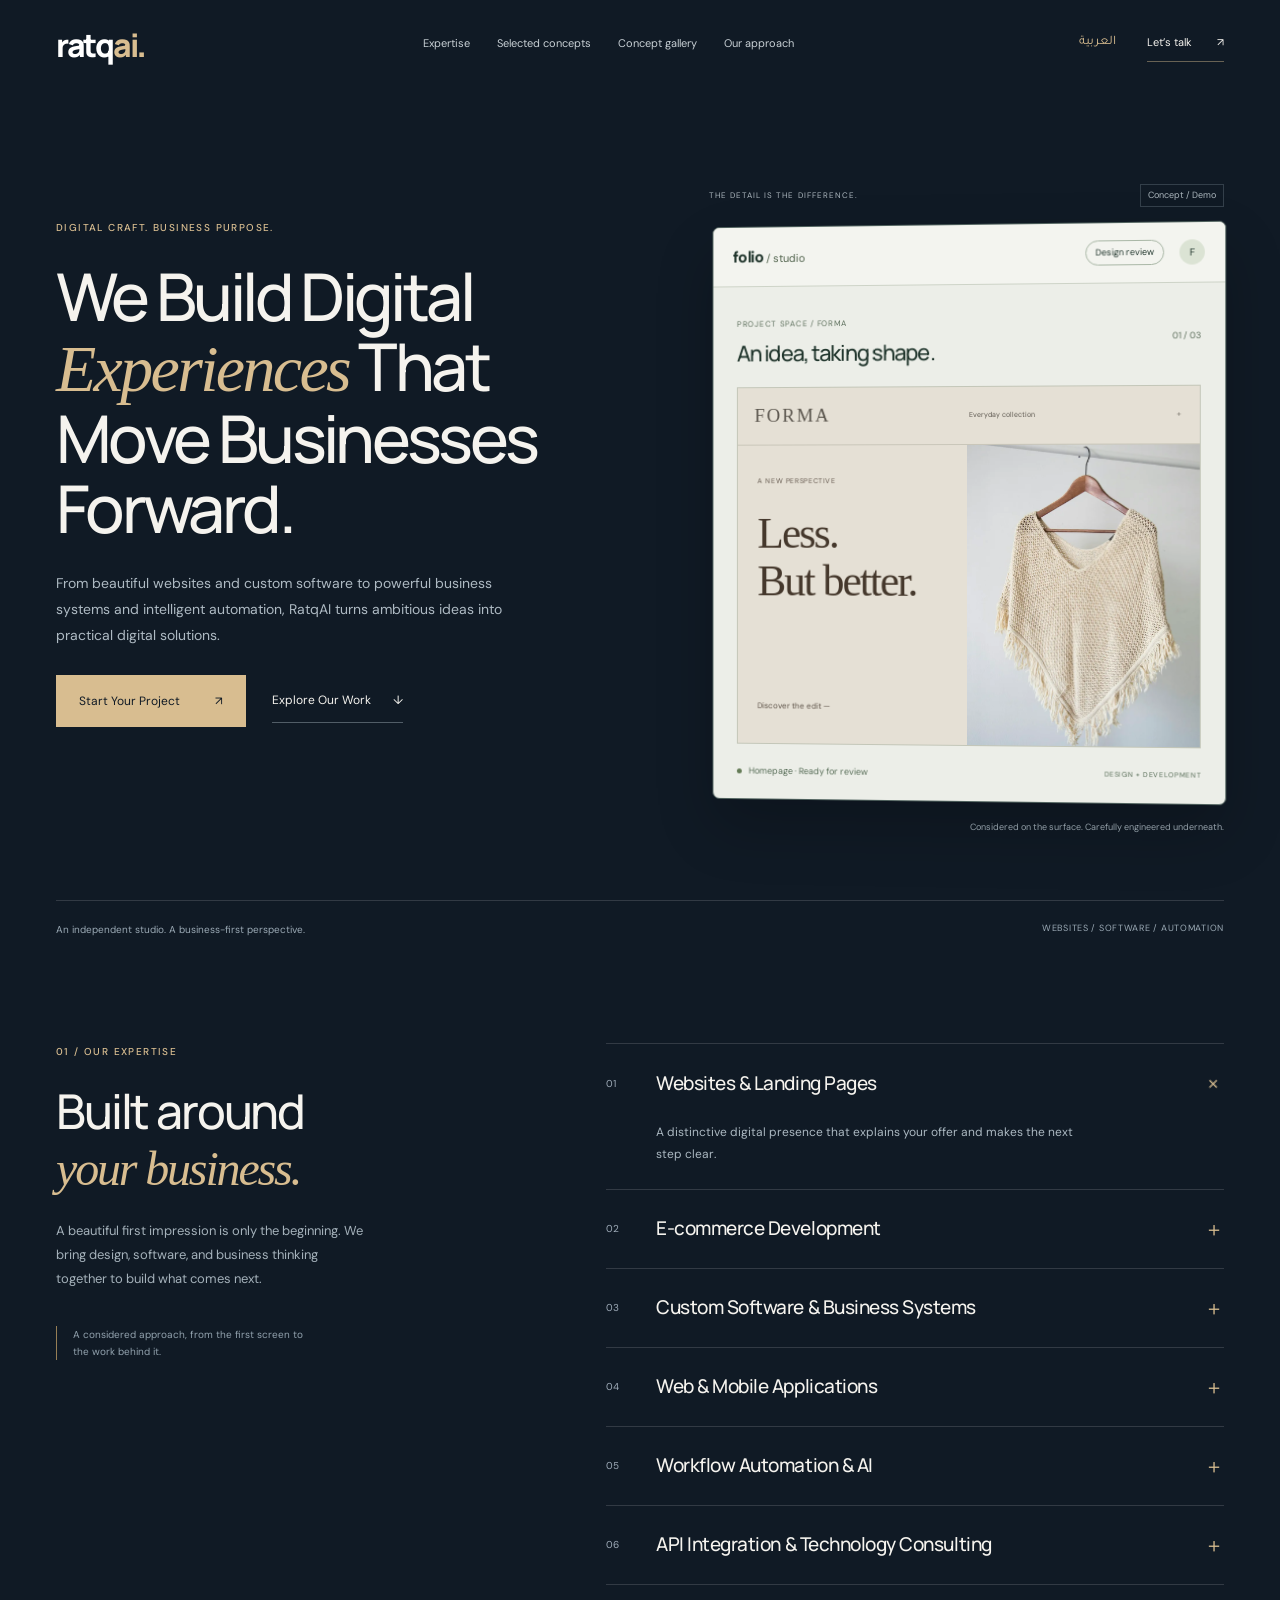
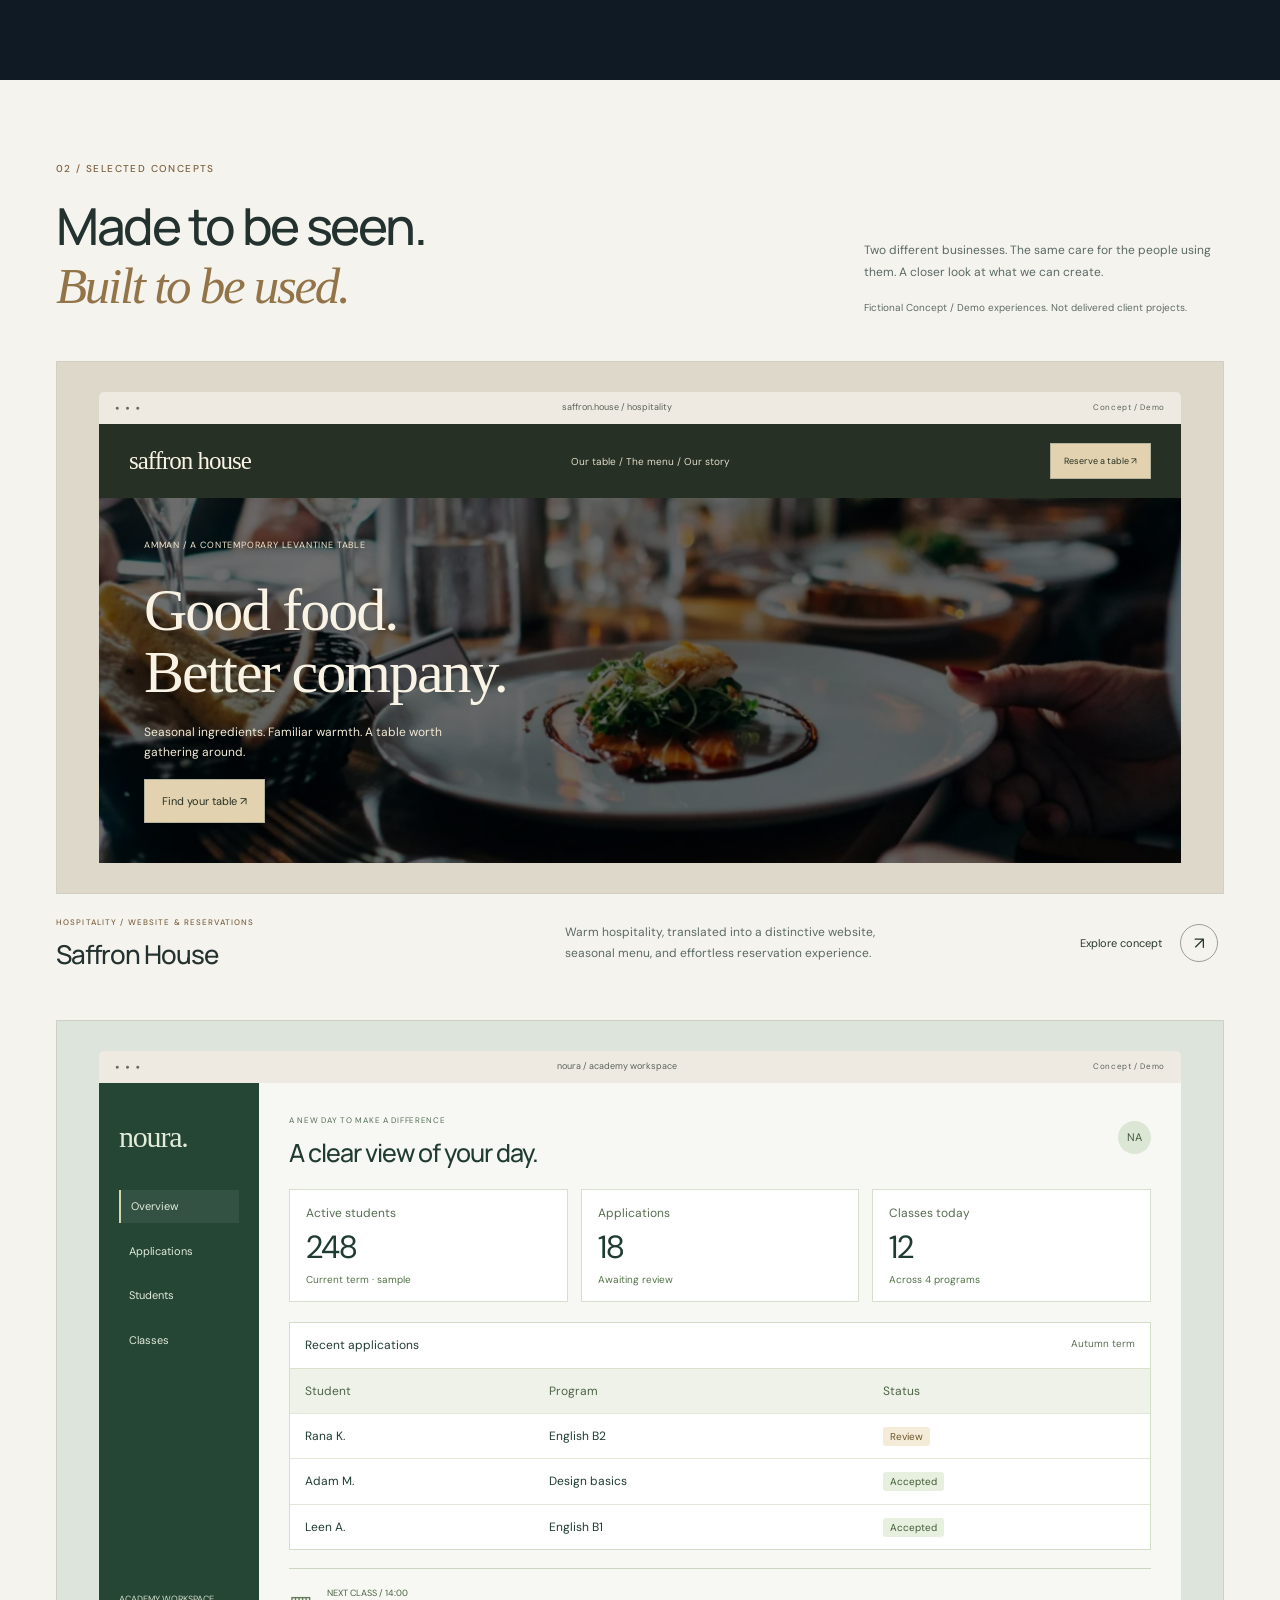
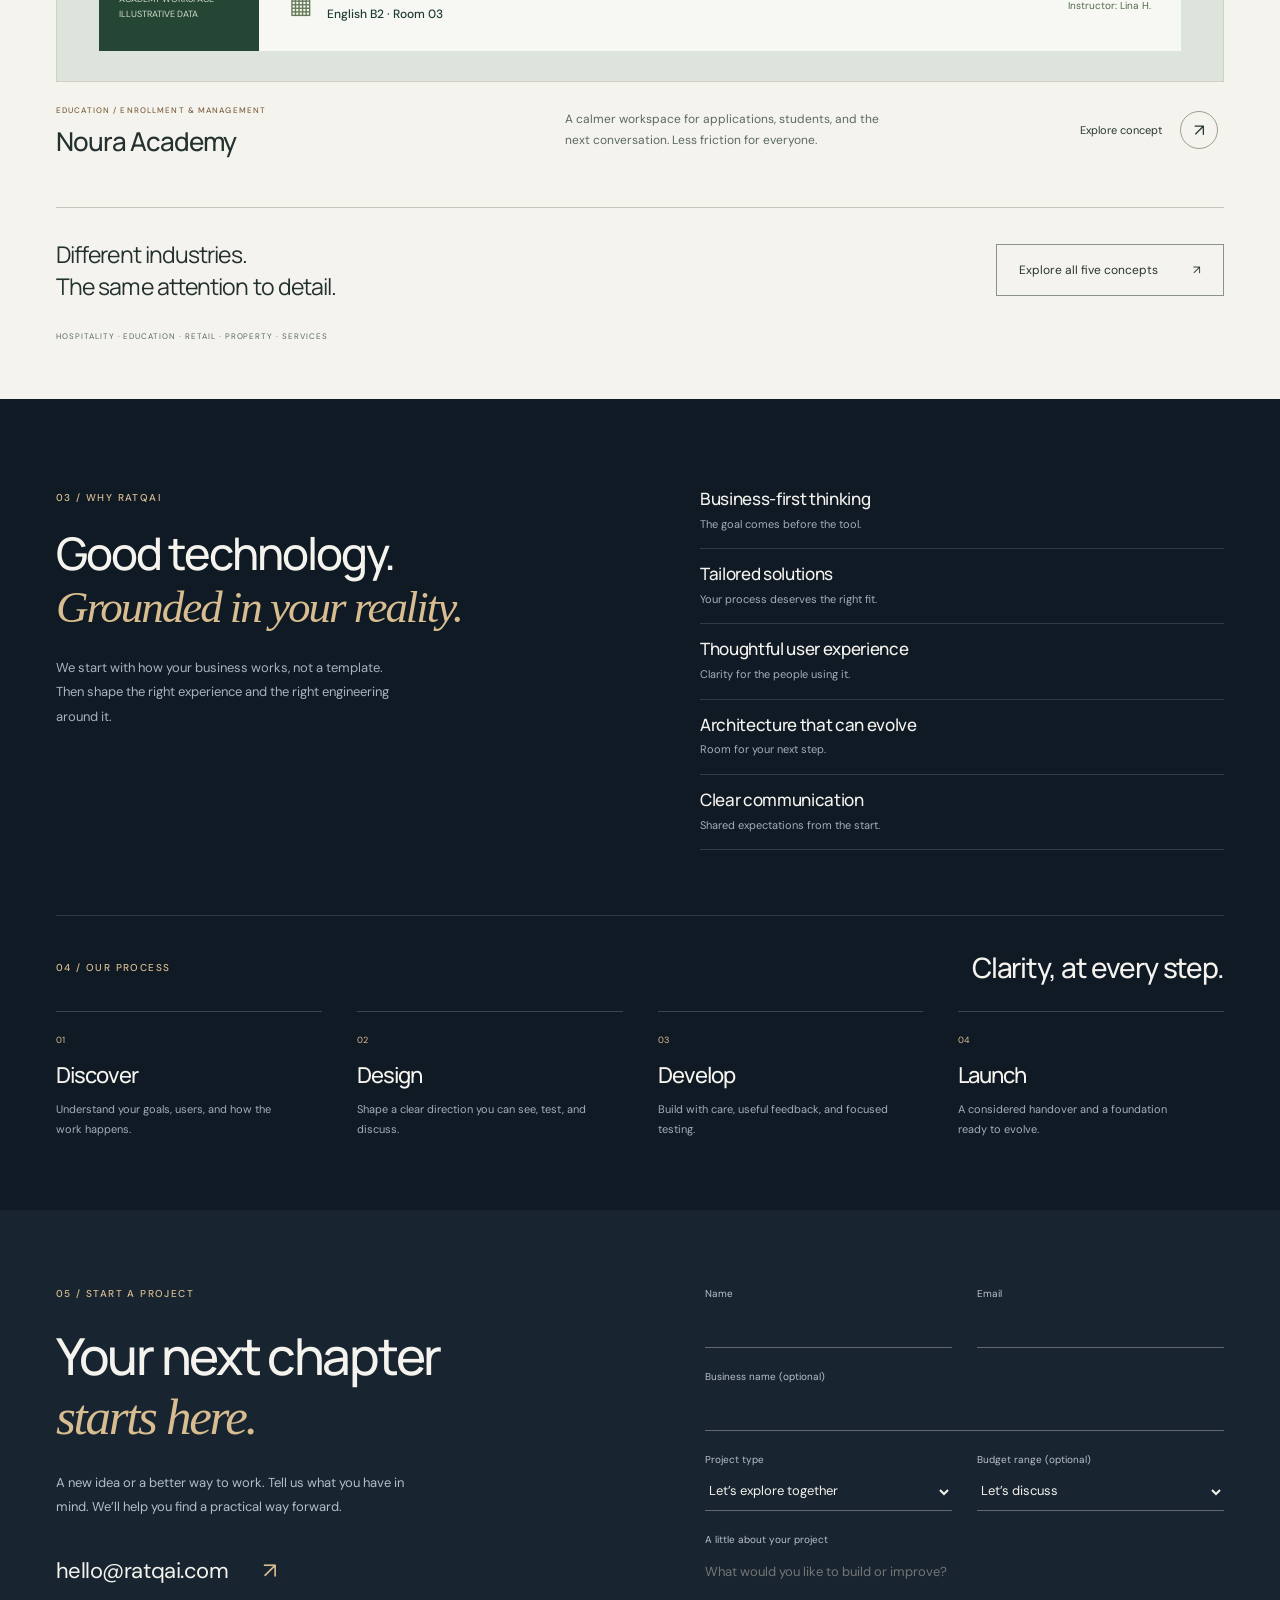
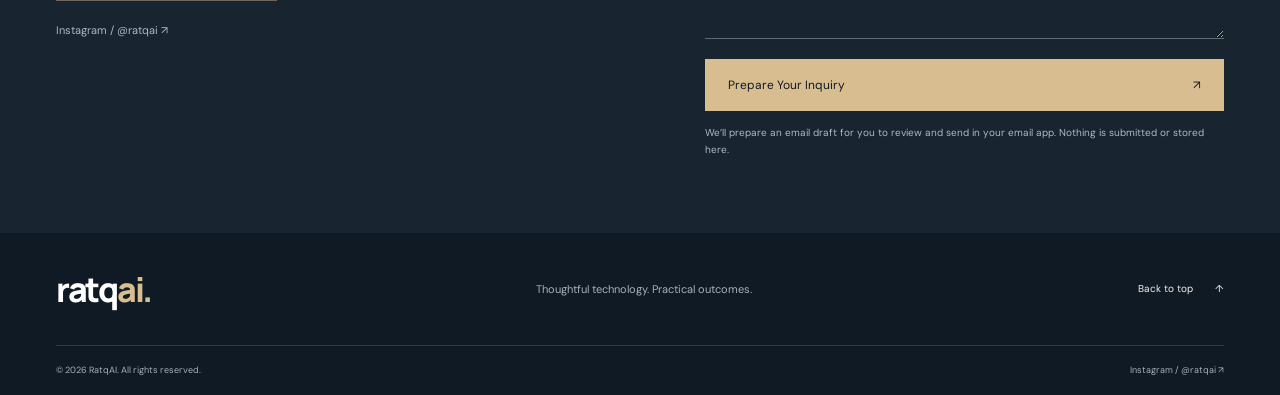
==== commit 180bcaa7: "Refine V2 art direction with curated homepage and separate concept gallery" ====
--- a/index.html
+++ b/index.html
@@ -47,19 +47,20 @@
     <link rel="icon" href="favicon.svg" type="image/svg+xml" />
     <link rel="preconnect" href="https://fonts.googleapis.com" />
     <link rel="preconnect" href="https://fonts.gstatic.com" crossorigin />
-    <link rel="stylesheet" href="styles.css?v=20" />
+    <link rel="stylesheet" href="styles.css?v=30" />
   </head>
-  <body>
+  <body data-page="home">
     <a class="skip-link" href="#main" data-i18n="skip">Skip to content</a>
     <header class="site-header">
       <div class="shell nav-wrap">
-        <a class="wordmark" href="#home" aria-label="RatqAI home" dir="ltr"
+        <a class="wordmark" href="./" aria-label="RatqAI home" dir="ltr"
           >ratq<span>ai</span><b>.</b></a
         >
         <nav id="navigation" aria-label="Main navigation">
-          <a href="#work" data-i18n="navWork">The possibilities</a
-          ><a href="#services" data-i18n="navServices">Expertise</a
-          ><a href="#approach" data-i18n="navApproach">Our approach</a>
+          <a href="./#services" data-i18n="navServices">Expertise</a
+          ><a href="./#work" data-i18n="navWork">Selected concepts</a
+          ><a href="concepts.html" data-i18n="navPortfolio">Concept gallery</a
+          ><a href="./#approach" data-i18n="navApproach">Our approach</a>
         </nav>
         <div class="nav-actions">
           <button
@@ -69,13 +70,13 @@
             aria-label="Switch to Arabic"
           >
             العربية</button
-          ><a href="#contact" class="nav-contact"
-            ><span data-i18n="navContact">Start a conversation</span
+          ><a href="./#contact" class="nav-contact"
+            ><span data-i18n="navContact">Let’s talk</span
             ><span aria-hidden="true">↗</span></a
           ><button
             id="menu-toggle"
             class="menu-toggle"
-            aria-label="Open navigation"
+            aria-label="Toggle navigation"
             aria-expanded="false"
             aria-controls="navigation"
           >
@@ -85,306 +86,234 @@
       </div>
     </header>
     <main id="main">
-      <section id="home" class="hero shell">
+      <section class="hero shell" id="home">
         <div class="hero-copy">
-          <p class="eyebrow">
-            <span class="status-dot"></span
-            ><span data-i18n="heroEyebrow"
-              >INDEPENDENT DIGITAL ENGINEERING STUDIO</span
-            >
+          <p class="eyebrow" data-i18n="heroEyebrow">
+            DIGITAL CRAFT. BUSINESS PURPOSE.
           </p>
           <h1 data-i18n="heroTitle">
-            Your ambition.<br />Our craft.<br /><em>Real possibility.</em>
+            We Build Digital<br /><em>Experiences</em> That<br />Move
+            Businesses<br />Forward.
           </h1>
           <p class="hero-description" data-i18n="heroCopy">
-            Distinctive websites. Purpose-built systems. Thoughtful automation.
-            We turn the way you want to work into the way you do.
+            From beautiful websites and custom software to powerful business
+            systems and intelligent automation, RatqAI turns ambitious ideas
+            into practical digital solutions.
           </p>
           <div class="hero-actions">
-            <a class="button gold" href="#work"
-              ><span data-i18n="heroCTA">Explore what’s possible</span
+            <a class="button gold" href="#contact"
+              ><span data-i18n="heroCTA">Start Your Project</span
               ><span aria-hidden="true">↗</span></a
-            ><a class="text-link" href="#contact"
-              ><span data-i18n="heroSecondary">Tell us your idea</span
-              ><span aria-hidden="true">↗</span></a
+            ><a class="text-link" href="#work"
+              ><span data-i18n="heroSecondary">Explore Our Work</span
+              ><span aria-hidden="true">↓</span></a
             >
           </div>
-          <div class="hero-caption">
-            <span class="small-rule"></span
-            ><span data-i18n="heroNote"
-              >Designed with intent. Engineered around you.</span
+        </div>
+        <div
+          class="hero-art"
+          aria-label="Fictional software design review interface"
+        >
+          <div class="art-heading">
+            <span data-i18n="heroArtLabel">THE DETAIL IS THE DIFFERENCE.</span
+            ><span class="sample-label" data-i18n="concept"
+              >Concept / Demo</span
             >
           </div>
-        </div>
-        <div
-          class="hero-stage"
-          aria-label="Fictional restaurant and academy interface previews"
-        >
-          <div class="stage-label">
-            <span data-i18n="stageLabel">A GLIMPSE OF WHAT WE BUILD</span
-            ><span>01 — 05</span>
-          </div>
-          <div class="stage-browser">
-            <div class="browser-bar">
-              <span class="window-dots" aria-hidden="true">● ● ●</span
-              ><span dir="ltr">saffron / dining experience</span><span>↗</span>
-            </div>
-            <div class="hero-restaurant">
-              <img
-                src="assets/dining.jpg"
-                alt="Illustrative fine dining interior"
-                width="1400"
-                height="933"
-                fetchpriority="high"
-              />
-              <div class="restaurant-nav">
-                <b dir="ltr">saffron<span> HOUSE</span></b
-                ><span data-i18n="concept">Concept / Demo</span>
-              </div>
-              <div class="restaurant-headline">
-                <span data-i18n="restaurantMicro"
-                  >AMMAN · MODERN LEVANTINE</span
+          <div class="craft-browser">
+            <div class="craft-toolbar">
+              <b dir="ltr">folio<span> / studio</span></b
+              ><span class="review-status" data-i18n="designReview"
+                >Design review</span
+              ><span class="small-avatar" aria-hidden="true">F</span>
+            </div>
+            <div class="review-title">
+              <div>
+                <span class="micro" data-i18n="projectSpace"
+                  >PROJECT SPACE / FORMA</span
                 >
-                <p data-i18n="restaurantHero">
-                  A table.<br />A story.<br />A little saffron.
-                </p>
-                <span class="mini-cta" data-i18n="restaurantBook"
-                  >Find your table ↗</span
+                <h2 data-i18n="reviewHeadline">An idea, taking shape.</h2>
+              </div>
+              <span class="review-count">01 / 03</span>
+            </div>
+            <div class="review-screen">
+              <div class="store-nav">
+                <b dir="ltr">FORMA</b
+                ><span data-i18n="storeCollection">Everyday collection</span
+                ><span aria-hidden="true">＋</span>
+              </div>
+              <div class="store-composition">
+                <div>
+                  <span class="micro" data-i18n="storeSeason"
+                    >A NEW PERSPECTIVE</span
+                  >
+                  <h3 data-i18n="storeTitle">Less.<br />But better.</h3>
+                  <span class="store-link" data-i18n="storeEdit"
+                    >Discover the edit —</span
+                  >
+                </div>
+                <img
+                  src="assets/fashion.webp"
+                  alt="Illustrative neutral knitwear"
+                  width="1000"
+                  height="1250"
+                  fetchpriority="high"
+                />
+              </div>
+            </div>
+            <div class="review-footer">
+              <div>
+                <span class="review-dot" aria-hidden="true"></span
+                ><span data-i18n="screenReady"
+                  >Homepage · Ready for review</span
                 >
               </div>
-            </div>
-          </div>
-          <div class="stage-ticket">
-            <span class="ticket-icon" aria-hidden="true">✓</span>
-            <div>
-              <small data-i18n="enrollmentLabel">ENROLLMENT PREVIEW</small
-              ><strong data-i18n="ticketTitle"
-                >A clearer start to learning.</strong
-              ><span data-i18n="ticketBody"
-                >Application → review → welcome</span
+              <span class="micro" data-i18n="craftDetail"
+                >DESIGN + DEVELOPMENT</span
               >
             </div>
           </div>
-          <div class="stage-foot">
-            <span data-i18n="stageFoot"
-              >Different industries. The same attention to detail.</span
-            ><a href="#work" aria-label="Explore concept demos">↓</a>
-          </div>
-        </div>
-      </section>
-      <div class="industry-ribbon">
-        <div class="shell">
-          <span data-i18n="ribbonLead">YOUR INDUSTRY. NEW POSSIBILITIES.</span>
-          <p data-i18n="industries">
-            Hospitality <i>·</i> Education <i>·</i> Retail <i>·</i> Real estate
-            <i>·</i> Professional services
+          <p class="art-caption" data-i18n="heroArtCaption">
+            Considered on the surface. Carefully engineered underneath.
           </p>
         </div>
-      </div>
-      <section id="work" class="work-section">
-        <div class="shell section-heading reveal">
-          <div>
-            <p class="eyebrow" data-i18n="workLabel">
-              01 / POSSIBILITIES, MADE TANGIBLE
-            </p>
-            <h2 data-i18n="workTitle">
-              Don’t just imagine it.<br /><em>Step inside.</em>
-            </h2>
-          </div>
-          <div class="heading-note">
-            <p data-i18n="workCopy">
-              A restaurant with a better first impression. An academy with a
-              simpler day. A business with room to grow. Explore what thoughtful
-              technology can look like.
-            </p>
-            <span class="disclosure" data-i18n="workDisclaimer"
-              >All examples are fictional Concept / Demo experiences, not client
-              projects or results.</span
-            >
-          </div>
-        </div>
-        <article class="story restaurant-story shell reveal">
-          <div class="story-top">
-            <div>
-              <span class="eyebrow" data-i18n="diningCategory"
-                >01 / RESTAURANTS & CAFÉS</span
-              >
-              <h3 data-i18n="diningTitle">
-                Make the first impression<br />before the first course.
-              </h3>
-            </div>
-            <p data-i18n="diningCopy">
-              An inviting website, a considered menu, and a simple path to a
-              reservation. Bring your hospitality to every screen.
-            </p>
-          </div>
-          <div class="demo-frame dining-frame" id="dining-preview"></div>
-          <div class="story-bottom">
-            <span data-i18n="diningFeatures"
-              >Brand experience / Digital menu / Reservations</span
-            ><button class="text-link" data-demo="dining">
-              <span data-i18n="exploreDemo">Explore the concept</span> ↗
-            </button>
-          </div>
-        </article>
-        <article class="academy-story">
-          <div class="shell academy-layout">
-            <div class="story-copy reveal">
-              <span class="eyebrow" data-i18n="academyCategory"
-                >02 / SCHOOLS & ACADEMIES</span
-              >
-              <h3 data-i18n="academyTitle">
-                More learning.<br /><em>Less admin.</em>
-              </h3>
-              <p data-i18n="academyCopy">
-                Give prospective students a clear path to enrollment. Give your
-                team one considered workspace for applications, classes, and the
-                next conversation.
-              </p>
-              <div class="story-tags">
-                <span data-i18n="academyTag1">Student enrollment</span
-                ><span data-i18n="academyTag2">Management workspace</span>
-              </div>
-              <button class="button dark" data-demo="academy">
-                <span data-i18n="openWorkspace">Open the workspace</span
-                ><span aria-hidden="true">↗</span></button
-              ><span class="disclosure" data-i18n="sampleData"
-                >Concept / Demo · Illustrative data</span
-              >
-            </div>
-            <div class="academy-device reveal">
-              <div id="academy-preview" class="demo-frame"></div>
-            </div>
-          </div>
-        </article>
-        <article class="story retail-story shell reveal">
-          <div class="story-top">
-            <div>
-              <span class="eyebrow" data-i18n="retailCategory"
-                >03 / RETAIL & ECOMMERCE</span
-              >
-              <h3 data-i18n="retailTitle">
-                Beautiful to browse.<br />Simple to run.
-              </h3>
-            </div>
-            <p data-i18n="retailCopy">
-              A distinctive storefront paired with a practical view of products,
-              inventory, and orders. An experience that considers both sides of
-              the counter.
-            </p>
-          </div>
-          <div id="retail-preview" class="retail-composition"></div>
-          <div class="story-bottom">
-            <span data-i18n="retailFeatures"
-              >Online storefront / Product discovery / Order management</span
-            ><button class="text-link" data-demo="retail">
-              <span data-i18n="exploreDemo">Explore the concept</span> ↗
-            </button>
-          </div>
-        </article>
-        <div class="shell other-stories">
-          <article class="property-story reveal">
-            <div class="property-image">
-              <img
-                src="assets/residence.jpg"
-                alt="Illustrative contemporary villa"
-                loading="lazy"
-                width="1400"
-                height="933"
-              /><span class="concept-pill" data-i18n="concept"
-                >Concept / Demo</span
-              ><span class="property-brand" dir="ltr"
-                >DARNA<span>PROPERTIES</span></span
-              >
-            </div>
-            <div class="compact-story">
-              <span class="eyebrow" data-i18n="propertyCategory"
-                >04 / REAL ESTATE</span
-              >
-              <h3 data-i18n="propertyTitle">
-                Spaces worth<br />a closer look.
-              </h3>
-              <p data-i18n="propertyCopy">
-                Property discovery with useful filters, rich details, and an
-                easy path to an inquiry.
-              </p>
-              <button class="text-link" data-demo="property">
-                <span data-i18n="exploreProperties"
-                  >Explore the properties</span
-                >
-                ↗
-              </button>
-            </div>
-          </article>
-          <article class="crm-story reveal">
-            <div id="crm-preview" class="demo-frame"></div>
-            <div class="compact-story">
-              <span class="eyebrow" data-i18n="crmCategory"
-                >05 / SERVICES & BUSINESS OPERATIONS</span
-              >
-              <h3 data-i18n="crmTitle">
-                Every inquiry.<br />A thoughtful next step.
-              </h3>
-              <p data-i18n="crmCopy">
-                A focused CRM that helps your team follow conversations, assign
-                ownership, and spend less time on routine follow-ups.
-              </p>
-              <button class="text-link" data-demo="crm">
-                <span data-i18n="exploreCRM">Explore the CRM</span> ↗
-              </button>
-            </div>
-          </article>
-        </div>
-      </section>
-      <section id="services" class="services-section">
+        <div class="hero-bottom">
+          <span data-i18n="heroFoot"
+            >An independent studio. A business-first perspective.</span
+          ><span data-i18n="heroScope">WEBSITES / SOFTWARE / AUTOMATION</span>
+        </div>
+      </section>
+      <section id="services" class="expertise-section shell">
+        <div class="expertise-intro reveal">
+          <p class="eyebrow" data-i18n="servicesLabel">01 / OUR EXPERTISE</p>
+          <h2 data-i18n="servicesTitle">
+            Built around<br /><em>your business.</em>
+          </h2>
+          <p data-i18n="servicesCopy">
+            A beautiful first impression is only the beginning. We bring design,
+            software, and business thinking together to build what comes next.
+          </p>
+          <span class="expertise-note" data-i18n="expertiseNote"
+            >A considered approach, from the first screen to the work behind
+            it.</span
+          >
+        </div>
+        <div id="service-list" class="service-list reveal"></div>
+      </section>
+      <section id="work" class="selected-section">
         <div class="shell">
           <div class="section-heading reveal">
             <div>
-              <p class="eyebrow" data-i18n="servicesLabel">
-                02 / OUR EXPERTISE
+              <p class="eyebrow" data-i18n="workLabel">
+                02 / SELECTED CONCEPTS
               </p>
-              <h2 data-i18n="servicesTitle">
-                The experience.<br /><em>And the engineering.</em>
+              <h2 data-i18n="workTitle">
+                Made to be seen.<br /><em>Built to be used.</em>
               </h2>
             </div>
-            <p class="heading-note" data-i18n="servicesCopy">
-              From the first screen to the work behind it, we build around what
-              your business actually needs.
+            <div class="heading-note">
+              <p data-i18n="workCopy">
+                Two different businesses. The same care for the people using
+                them. A closer look at what we can create.
+              </p>
+              <span class="disclosure" data-i18n="workDisclaimer"
+                >Fictional Concept / Demo experiences. Not delivered client
+                projects.</span
+              >
+            </div>
+          </div>
+          <article class="case-story reveal">
+            <div class="case-display dining-display" id="dining-preview"></div>
+            <div class="case-caption">
+              <div>
+                <span class="eyebrow" data-i18n="diningCategory"
+                  >HOSPITALITY / WEBSITE & RESERVATIONS</span
+                >
+                <h3 dir="ltr">Saffron House</h3>
+              </div>
+              <p data-i18n="diningCopy">
+                Warm hospitality, translated into a distinctive website,
+                seasonal menu, and effortless reservation experience.
+              </p>
+              <button
+                class="round-link"
+                data-demo="dining"
+                aria-label="Explore Saffron House concept"
+              >
+                <span data-i18n="viewConcept">Explore concept</span
+                ><b aria-hidden="true">↗</b>
+              </button>
+            </div>
+          </article>
+          <article class="case-story reveal">
+            <div
+              class="case-display academy-display"
+              id="academy-preview"
+            ></div>
+            <div class="case-caption">
+              <div>
+                <span class="eyebrow" data-i18n="academyCategory"
+                  >EDUCATION / ENROLLMENT & MANAGEMENT</span
+                >
+                <h3 dir="ltr">Noura Academy</h3>
+              </div>
+              <p data-i18n="academyCopy">
+                A calmer workspace for applications, students, and the next
+                conversation. Less friction for everyone.
+              </p>
+              <button
+                class="round-link"
+                data-demo="academy"
+                aria-label="Explore Noura Academy concept"
+              >
+                <span data-i18n="viewConcept">Explore concept</span
+                ><b aria-hidden="true">↗</b>
+              </button>
+            </div>
+          </article>
+          <div class="portfolio-bridge reveal">
+            <p data-i18n="portfolioBridge">
+              Different industries.<br />The same attention to detail.
             </p>
-          </div>
-          <div id="service-list" class="service-list"></div>
-        </div>
-      </section>
-      <section id="approach" class="approach-section shell">
-        <div class="section-heading reveal">
-          <div>
-            <p class="eyebrow" data-i18n="approachLabel">
-              03 / A CONSIDERED WAY FORWARD
-            </p>
-            <h2 data-i18n="approachTitle">
-              Good work starts<br />with understanding.
-            </h2>
-          </div>
-          <p class="heading-note" data-i18n="approachCopy">
-            RatqAI is an independent digital solutions studio. We bring business
-            understanding, clear design, and practical engineering to the same
-            conversation.
+            <a href="concepts.html" class="button outline-dark"
+              ><span data-i18n="allConcepts">Explore all five concepts</span
+              ><span aria-hidden="true">↗</span></a
+            ><span data-i18n="portfolioIndustries"
+              >HOSPITALITY · EDUCATION · RETAIL · PROPERTY · SERVICES</span
+            >
+          </div>
+        </div>
+      </section>
+      <section id="why" class="why-section shell">
+        <div class="why-heading reveal">
+          <p class="eyebrow" data-i18n="whyLabel">03 / WHY RATQAI</p>
+          <h2 data-i18n="whyTitle">
+            Good technology.<br /><em>Grounded in your reality.</em>
+          </h2>
+          <p data-i18n="whyCopy">
+            We start with how your business works, not a template. Then shape
+            the right experience and the right engineering around it.
           </p>
+        </div>
+        <div class="value-list reveal" id="value-list"></div>
+      </section>
+      <section id="approach" class="process-section shell">
+        <div class="process-heading">
+          <p class="eyebrow" data-i18n="approachLabel">04 / OUR PROCESS</p>
+          <h2 data-i18n="approachTitle">Clarity, at every step.</h2>
         </div>
         <div class="process-steps" id="process-steps"></div>
       </section>
       <section id="contact" class="contact-section">
         <div class="shell contact-layout">
           <div class="contact-copy reveal">
-            <p class="eyebrow" data-i18n="contactLabel">
-              04 / YOUR NEXT CHAPTER
-            </p>
+            <p class="eyebrow" data-i18n="contactLabel">05 / START A PROJECT</p>
             <h2 data-i18n="contactTitle">
-              Let’s build<br /><em>something<br />that matters.</em>
+              Your next chapter<br /><em>starts here.</em>
             </h2>
             <p data-i18n="contactCopy">
-              A new idea, an existing challenge, or a better way to work. Tell
-              us where you want to go.
+              A new idea or a better way to work. Tell us what you have in mind.
+              We’ll help you find a practical way forward.
             </p>
             <a
               class="email-link"
@@ -404,14 +333,14 @@
           <form id="project-form" class="project-form reveal">
             <div class="form-pair">
               <label
-                ><span data-i18n="formName">Your name</span
+                ><span data-i18n="formName">Name</span
                 ><input
                   name="name"
                   autocomplete="name"
                   required
                   maxlength="100" /></label
               ><label
-                ><span data-i18n="formEmail">Email address</span
+                ><span data-i18n="formEmail">Email</span
                 ><input
                   name="email"
                   type="email"
@@ -422,7 +351,7 @@
               /></label>
             </div>
             <label
-              ><span data-i18n="formCompany">Company / brand</span
+              ><span data-i18n="formCompany">Business name (optional)</span
               ><input
                 name="company"
                 autocomplete="organization"
@@ -430,16 +359,15 @@
             /></label>
             <div class="form-pair">
               <label
-                ><span data-i18n="formService">What do you have in mind?</span
+                ><span data-i18n="formService">Project type</span
                 ><select name="service" id="project-service"></select></label
               ><label
-                ><span data-i18n="formIndustry">Your industry</span
-                ><select name="industry" id="project-industry"></select
+                ><span data-i18n="formBudget">Budget range (optional)</span
+                ><select name="budget" id="project-budget"></select
               ></label>
             </div>
             <label
-              ><span data-i18n="formMessage"
-                >Tell us a little about your project</span
+              ><span data-i18n="formMessage">A little about your project</span
               ><textarea
                 name="message"
                 rows="3"
@@ -447,16 +375,16 @@
                 maxlength="3000"
               ></textarea></label
             ><button class="button gold" type="submit">
-              <span data-i18n="formSubmit">Prepare project inquiry</span
+              <span data-i18n="formSubmit">Prepare Your Inquiry</span
               ><span aria-hidden="true">↗</span>
             </button>
             <p class="form-note" data-i18n="formNote">
-              This prepares an email in your email app. Your details are not
-              stored on this website.
+              We’ll prepare an email draft for you to review and send in your
+              email app. Nothing is submitted or stored here.
             </p>
             <p id="form-status" role="status" hidden></p>
             <a id="mail-draft" class="text-link" hidden data-i18n="openEmail"
-              >Open your email app ↗</a
+              >Review email draft ↗</a
             >
           </form>
         </div>
@@ -464,13 +392,11 @@
     </main>
     <footer class="footer shell">
       <div class="footer-top">
-        <a class="wordmark" href="#home" aria-label="RatqAI home" dir="ltr"
+        <a class="wordmark" href="./" aria-label="RatqAI home" dir="ltr"
           >ratq<span>ai</span><b>.</b></a
         >
-        <p data-i18n="footerLine">
-          Thoughtful technology.<br />Practical outcomes.
-        </p>
-        <a href="#home" class="text-link"
+        <p data-i18n="footerLine">Thoughtful technology. Practical outcomes.</p>
+        <a href="#main" class="text-link"
           ><span data-i18n="backTop">Back to top</span> ↑</a
         >
       </div>
@@ -478,7 +404,13 @@
         <span
           >© <span id="year"></span> RatqAI.
           <span data-i18n="rights">All rights reserved.</span></span
-        ><span data-i18n="footerNote">Websites. Systems. Possibilities.</span>
+        ><a
+          href="https://www.instagram.com/ratqai/"
+          target="_blank"
+          rel="noopener noreferrer"
+          dir="ltr"
+          >Instagram / @ratqai ↗</a
+        >
       </div>
     </footer>
     <dialog id="demo-dialog" aria-labelledby="demo-title">
@@ -492,12 +424,11 @@
         </button>
       </div>
       <p class="demo-notice" data-i18n="demoNotice">
-        A fictional, interactive front-end sample. No bookings, orders, or
-        applications are sent or saved.
+        Fictional interactive preview. Nothing is sent, booked, or purchased.
       </p>
       <div id="demo-content"></div>
     </dialog>
     <div class="toast" id="toast" role="status" hidden></div>
-    <script src="script.js?v=20"></script>
+    <script src="script.js?v=30"></script>
   </body>
 </html>
--- a/styles.css
+++ b/styles.css
@@ -1,12 +1,10 @@
 @import url("https://fonts.googleapis.com/css2?family=DM+Sans:wght@400;500;600;700&family=Manrope:wght@400;500;600;700;800&family=Tajawal:wght@400;500;600;700;800&display=swap");
 :root {
   --navy: #101a25;
-  --deep: #0c141e;
   --gold: #d8bd90;
-  --paper: #f3f0e9;
-  --muted: #98a5b0;
-  --line: #ffffff21;
-  --ink: #24313a;
+  --paper: #f5f3ee;
+  --ink: #23312f;
+  --line: #ffffff24;
   --serif: Georgia, "Times New Roman", serif;
 }
 * {
@@ -14,15 +12,16 @@
 }
 html {
   scroll-behavior: smooth;
-  scroll-padding-top: 100px;
+  scroll-padding-top: 90px;
 }
 body {
   margin: 0;
   background: var(--navy);
   color: var(--paper);
-  font-family: "DM Sans", Arial, sans-serif;
-  font-size: 15px;
-  line-height: 1.6;
+  font:
+    14px/1.7 "DM Sans",
+    Arial,
+    sans-serif;
 }
 body.dialog-open {
   overflow: hidden;
@@ -37,46 +36,37 @@
 select {
   font: inherit;
 }
-button,
-a,
-input,
-select,
-textarea {
-  -webkit-tap-highlight-color: transparent;
-}
 button {
   cursor: pointer;
-}
-button {
   color: inherit;
+  border: 0;
+  background: none;
+}
+button:disabled {
+  opacity: 0.65;
+  cursor: default;
 }
 button,
 a {
   touch-action: manipulation;
-}
-img {
-  display: block;
-  width: 100%;
-  object-fit: cover;
-}
-button {
-  border: 0;
-  background: none;
-}
-button:disabled {
-  cursor: default;
-  opacity: 0.6;
+  -webkit-tap-highlight-color: transparent;
 }
 button:focus-visible,
-a:focus-visible {
+a:focus-visible,
+summary:focus-visible {
   outline: 2px solid var(--gold);
-  outline-offset: 6px;
+  outline-offset: 5px;
 }
 input:focus-visible,
 textarea:focus-visible,
 select:focus-visible {
   outline: 2px solid var(--gold);
   outline-offset: 3px;
+}
+img {
+  display: block;
+  width: 100%;
+  object-fit: cover;
 }
 h1,
 h2,
@@ -89,1300 +79,1453 @@
 h2,
 h3 {
   font-family: Manrope, Arial, sans-serif;
+  letter-spacing: -0.045em;
   font-weight: 500;
-  line-height: 1.1;
-  letter-spacing: -0.055em;
+  line-height: 1.15;
 }
 em {
   font-family: var(--serif);
   font-weight: 400;
   color: var(--gold);
 }
-small {
-  font-size: 11px;
-}
 .shell {
-  width: min(1320px, calc(100% - 100px));
+  width: min(1280px, calc(100% - 112px));
   margin-inline: auto;
 }
 .eyebrow {
+  display: block;
   font-size: 10px;
-  letter-spacing: 0.18em;
-  font-weight: 600;
+  letter-spacing: 0.14em;
+  font-weight: 500;
   text-transform: uppercase;
   color: var(--gold);
-  display: block;
+}
+.micro,
+.sample-micro {
+  font-size: 10px;
+  letter-spacing: 0.09em;
+  text-transform: uppercase;
 }
 .button {
-  min-height: 54px;
-  padding: 16px 23px;
+  min-height: 52px;
+  padding: 15px 22px;
   display: inline-flex;
   align-items: center;
   justify-content: space-between;
   gap: 35px;
   font-size: 12px;
-  font-weight: 600;
   border: 1px solid transparent;
   transition:
-    background 0.25s,
-    transform 0.25s;
+    transform 0.3s,
+    background 0.3s,
+    color 0.3s;
 }
 .button:hover {
-  transform: translateY(-3px);
+  transform: translateY(-2px);
 }
 .gold {
   background: var(--gold);
   color: var(--navy);
 }
 .gold:hover {
-  background: #e9cfa5;
-}
-.dark {
-  background: var(--navy);
+  background: #e8cfa5;
+}
+.outline-dark {
+  border-color: #8a9289;
+  color: #27362e;
+}
+.outline-dark:hover {
+  background: #26372d;
   color: #fff;
 }
 .text-link {
+  font-size: 12px;
   display: inline-flex;
-  align-items: center;
-  gap: 20px;
-  font-size: 12px;
-  border-bottom: 1px solid #ffffff55;
-  padding-block: 8px;
+  gap: 22px;
+  align-items: center;
+  border-bottom: 1px solid #a4b1ba70;
+  padding-block: 10px;
+  min-height: 44px;
   transition: gap 0.25s;
 }
 .text-link:hover {
-  gap: 28px;
+  gap: 30px;
 }
 .skip-link {
   position: fixed;
-  top: 8px;
-  inset-inline-start: 10px;
+  inset: 8px auto auto 10px;
   transform: translateY(-200%);
   z-index: 1000;
   background: var(--gold);
   color: var(--navy);
-  padding: 12px;
+  padding: 10px;
 }
 .skip-link:focus {
   transform: none;
+}
+[hidden] {
+  display: none !important;
 }
 .site-header {
   position: sticky;
   top: 0;
-  background: #101a25f2;
-  backdrop-filter: blur(18px);
-  z-index: 20;
-  border-bottom: 1px solid var(--line);
+  z-index: 30;
+  background: var(--navy);
+  border-bottom: 1px solid transparent;
+  transition: border-color 0.3s;
+}
+.scrolled .site-header {
+  border-color: var(--line);
 }
 .nav-wrap {
-  height: 90px;
+  height: 86px;
   display: flex;
   align-items: center;
   justify-content: space-between;
-  gap: 35px;
+  gap: 28px;
 }
 .wordmark {
-  font-family: Manrope, Arial, sans-serif;
-  font-size: 34px;
-  font-weight: 800;
-  letter-spacing: -2.4px;
-  line-height: 1;
+  font:
+    800 32px/1 Manrope,
+    sans-serif;
+  letter-spacing: -2.3px;
+  color: #fff;
   white-space: nowrap;
-  color: #fff;
 }
 .wordmark span,
 .wordmark b {
   color: var(--gold);
 }
 .wordmark b {
-  font-size: 40px;
+  font-size: 37px;
 }
 nav {
   display: flex;
-  gap: 30px;
+  align-items: center;
+  gap: 27px;
 }
 nav a {
   font-size: 11px;
-  color: #c6cdd2;
-  position: relative;
-}
-nav a:after {
-  content: "";
-  height: 1px;
-  background: var(--gold);
-  position: absolute;
-  bottom: -5px;
-  inset-inline-start: 0;
-  width: 0;
-  transition: width 0.3s;
-}
-nav a:hover:after {
-  width: 100%;
+  min-height: 44px;
+  display: flex;
+  align-items: center;
+  color: #c8d0d5;
+  transition: color 0.2s;
+}
+nav a:hover {
+  color: var(--gold);
 }
 .nav-actions {
   display: flex;
   align-items: center;
-  gap: 27px;
+  gap: 25px;
 }
 .language {
-  font-size: 12px;
-  padding: 12px 0;
+  font-family: Tajawal, Arial, sans-serif;
+  font-size: 13px;
   color: var(--gold);
+  min-height: 44px;
 }
 .nav-contact {
   font-size: 11px;
-  display: flex;
-  align-items: center;
-  gap: 26px;
-  border: 1px solid #d8bd9060;
-  padding: 11px 18px;
+  border-bottom: 1px solid #d8bd9070;
+  display: flex;
+  gap: 25px;
+  align-items: center;
+  padding-block: 9px;
 }
 .menu-toggle {
   display: none;
 }
 .hero {
-  min-height: 790px;
+  padding-top: 62px;
+  display: grid;
+  grid-template-columns: 1.18fr 1fr;
+  gap: 45px;
+  align-items: center;
+}
+.hero-copy {
+  padding-bottom: 38px;
+}
+h1 {
+  font-size: clamp(52px, 5.15vw, 80px);
+  line-height: 1.06;
+  letter-spacing: -0.055em;
+}
+.hero h1 {
+  margin-block: 26px 27px;
+}
+.hero h1 em {
+  letter-spacing: -0.04em;
+}
+.hero-description {
+  max-width: 465px;
+  color: #aebac3;
+  font-size: 14px;
+  line-height: 1.85;
+}
+.hero-actions {
+  display: flex;
+  align-items: center;
+  gap: 26px;
+  margin-top: 26px;
+}
+.hero-art {
+  padding-top: 35px;
+  animation: art-entry 1s 0.15s both;
+}
+.art-heading {
+  display: flex;
+  align-items: center;
+  justify-content: space-between;
+  gap: 20px;
+  margin-bottom: 17px;
+  font-size: 8px;
+  letter-spacing: 0.13em;
+  color: #abb6bd;
+}
+.sample-label {
+  font-size: 9px;
+  letter-spacing: 0;
+  text-transform: none;
+  border: 1px solid #8a9aa74a;
+  padding: 3px 7px;
+  white-space: nowrap;
+}
+.craft-browser {
+  background: #eceee8;
+  color: #21362d;
+  border: 1px solid #51635f;
+  border-radius: 7px;
+  overflow: hidden;
+  box-shadow: 0 28px 60px #0003;
+  transform: perspective(1600px) rotateY(-4deg);
+}
+.craft-toolbar {
+  display: flex;
+  align-items: center;
+  gap: 15px;
+  padding: 16px 20px;
+  border-bottom: 1px solid #cdd3c7;
+  background: #f3f4ef;
+}
+.craft-toolbar > b {
+  font-size: 16px;
+  letter-spacing: -0.6px;
+  margin-inline-end: auto;
+}
+.craft-toolbar > b span {
+  font-size: 11px;
+  font-weight: 400;
+  color: #52644e;
+  letter-spacing: 0;
+}
+.review-status {
+  font-size: 9px;
+  border: 1px solid #a9b7a6;
+  border-radius: 20px;
+  padding: 4px 9px;
+}
+.small-avatar {
+  background: #dbe3d4;
+  border-radius: 50%;
+  width: 25px;
+  height: 25px;
+  display: grid;
+  place-items: center;
+  font-size: 10px;
+}
+.review-title {
+  padding: 24px 24px 21px;
+  display: flex;
+  align-items: center;
+  justify-content: space-between;
+  gap: 10px;
+}
+.review-title .micro {
+  font-size: 8px;
+  color: #5c6e5b;
+}
+.review-title h2 {
+  font-size: 22px;
+  letter-spacing: -0.04em;
+  margin-top: 7px;
+}
+.review-count {
+  font-size: 9px;
+  color: #5c6e5b;
+}
+.review-screen {
+  margin-inline: 24px;
+  background: #e5e0d5;
+  border: 1px solid #c3c6b8;
+}
+.store-nav {
+  display: flex;
+  justify-content: space-between;
+  align-items: center;
+  padding: 12px 17px;
+  border-bottom: 1px solid #c9c6b9;
+  font-size: 7px;
+  color: #5c574f;
+}
+.store-nav b {
+  font-family: var(--serif);
+  font-size: 19px;
+  letter-spacing: 2px;
+  font-weight: 400;
+}
+.store-composition {
   display: grid;
   grid-template-columns: 1fr 1fr;
-  gap: 40px;
-  align-items: center;
-  padding-block: 80px 86px;
-  position: relative;
-}
-.hero-copy {
-  position: relative;
-  z-index: 2;
-}
-.hero .eyebrow {
-  display: flex;
-  align-items: center;
-  gap: 10px;
-}
-.status-dot {
+  min-height: 250px;
+}
+.store-composition > div {
+  padding: 30px 20px;
+  display: flex;
+  flex-direction: column;
+  align-items: start;
+}
+.store-composition .micro {
+  font-size: 7px;
+  color: #63574d;
+}
+.store-composition h3 {
+  font: 44px/1.08 var(--serif);
+  letter-spacing: -2px;
+  margin-block: 24px;
+  color: #45382c;
+}
+.store-link {
+  font-size: 8px;
+  margin-top: auto;
+  color: #5c5147;
+}
+.store-composition img {
+  height: 100%;
+  max-height: 300px;
+  object-position: 45% center;
+}
+.review-footer {
+  padding: 20px 24px;
+  display: flex;
+  justify-content: space-between;
+  align-items: center;
+  gap: 15px;
+  font-size: 9px;
+  color: #566c56;
+}
+.review-footer > div {
+  display: flex;
+  align-items: center;
+  gap: 7px;
+}
+.review-footer .micro {
+  font-size: 7px;
+}
+.review-dot {
+  height: 5px;
   width: 5px;
-  height: 5px;
-  background: var(--gold);
   border-radius: 50%;
-}
-h1 {
-  font-size: clamp(62px, 6.1vw, 94px);
-  line-height: 1.02;
-  margin-block: 30px;
-  letter-spacing: -0.065em;
-}
-.hero-description {
-  max-width: 390px;
-  color: #abb6bf;
-  font-size: 14px;
-  line-height: 1.9;
-}
-.hero-actions {
-  display: flex;
-  align-items: center;
+  background: #647b56;
+}
+.art-caption {
+  text-align: end;
+  font-size: 9px;
+  color: #a2afb9;
+  margin-top: 18px;
+}
+.hero-bottom {
+  grid-column: 1/-1;
+  border-top: 1px solid var(--line);
+  display: flex;
+  justify-content: space-between;
   gap: 25px;
-  margin-top: 30px;
-}
-.hero-caption {
-  display: flex;
-  align-items: center;
-  gap: 15px;
   font-size: 10px;
-  color: #7e8b97;
-  margin-top: 55px;
-}
-.small-rule {
-  width: 28px;
-  height: 1px;
-  background: #617180;
-}
-.hero-stage {
-  position: relative;
-  padding-block: 0 50px;
-  perspective: 1500px;
-  isolation: isolate;
-}
-.hero-stage:before {
-  content: "";
-  position: absolute;
-  inset: -60px -20px -10px;
-  background: radial-gradient(ellipse at 55% 55%, #ac875a21, transparent 65%);
-  z-index: -1;
-}
-.stage-label,
-.stage-foot {
-  display: flex;
-  justify-content: space-between;
-  align-items: center;
-  color: #8b9aa7;
+  color: #9baab5;
+  padding-block: 20px;
+  margin-top: 20px;
+}
+.hero-bottom > span:last-child {
+  font-size: 9px;
+  letter-spacing: 0.08em;
+}
+.expertise-section {
+  padding-block: 85px 95px;
+  display: grid;
+  grid-template-columns: 0.85fr 1.25fr;
+  gap: 130px;
+}
+.expertise-intro h2 {
+  font-size: 48px;
+  margin-block: 23px;
+}
+.expertise-intro > p:not(.eyebrow) {
+  font-size: 13px;
+  color: #a4b1ba;
+  max-width: 315px;
+  line-height: 1.85;
+}
+.expertise-note {
+  font-size: 10px;
+  color: #93a3af;
+  display: block;
+  max-width: 260px;
+  margin-top: 35px;
+  border-inline-start: 1px solid #967e55;
+  padding-inline-start: 16px;
+}
+.service-list {
+  border-top: 1px solid var(--line);
+}
+.expertise-item {
+  border-bottom: 1px solid var(--line);
+}
+.expertise-item summary {
+  list-style: none;
+  display: grid;
+  grid-template-columns: 38px 1fr 24px;
+  gap: 12px;
+  align-items: center;
+  padding-block: 22px;
+  cursor: pointer;
+  transition: color 0.2s;
+  min-height: 72px;
+}
+.expertise-item summary::-webkit-details-marker {
+  display: none;
+}
+.expertise-item summary:hover {
+  color: var(--gold);
+}
+.expertise-item h3 {
+  font-size: 19px;
+  line-height: 1.4;
+  letter-spacing: -0.025em;
+}
+.service-index {
+  font-size: 10px;
+  color: #a0adba;
+}
+.detail-sign {
+  font-size: 20px;
+  color: var(--gold);
+  justify-self: end;
+  transition: transform 0.3s;
+}
+.expertise-item[open] .detail-sign {
+  transform: rotate(45deg);
+}
+.expertise-item > p {
+  padding: 0 36px 23px 50px;
+  font-size: 12px;
+  line-height: 1.8;
+  max-width: 520px;
+  color: #abb8c1;
+}
+.selected-section {
+  background: var(--paper);
+  color: var(--ink);
+  padding-block: 80px 55px;
+}
+.selected-section .eyebrow {
+  color: #7d6241;
+}
+.selected-section em {
+  color: #927448;
+}
+.section-heading {
+  display: grid;
+  grid-template-columns: 1.2fr 1fr;
+  gap: 90px;
+  align-items: end;
+  margin-bottom: 45px;
+}
+.section-heading h2 {
+  font-size: 51px;
+  margin-top: 20px;
+}
+.heading-note {
+  max-width: 360px;
+  justify-self: end;
+  color: #5a6964;
+  font-size: 12px;
+  line-height: 1.85;
+}
+.disclosure {
+  font-size: 10px;
+  color: #5d6b64;
+  display: block;
+  line-height: 1.7;
+  margin-top: 16px;
+}
+.case-story {
+  margin-bottom: 45px;
+}
+.case-display {
+  padding: 30px 42px;
+  background: #ddd9ce;
+  overflow: hidden;
+  border: 1px solid #d1cec3;
+}
+.dining-display {
+  background: #ded8ca;
+}
+.case-display > .demo-browser {
+  border-radius: 5px 5px 0 0;
+}
+.case-caption {
+  display: grid;
+  grid-template-columns: 1fr 1fr auto;
+  gap: 45px;
+  align-items: center;
+  padding-block: 22px 5px;
+}
+.case-caption h3 {
+  font-size: 26px;
+  letter-spacing: -0.04em;
+  margin-top: 10px;
+}
+.case-caption .eyebrow {
   font-size: 8px;
-  letter-spacing: 0.13em;
-  margin: 0 0 23px;
-}
-.stage-browser {
-  border: 1px solid #ffffff3b;
-  border-radius: 6px;
-  overflow: hidden;
-  box-shadow: 0 45px 90px #0006;
-  transform: rotate(-3deg) rotateY(-8deg);
-  animation: stage-enter 1.3s cubic-bezier(0.2, 0.7, 0.2, 1) both;
-}
-.browser-bar {
-  height: 29px;
-  background: #f5f1e9;
-  color: #68716e;
-  display: flex;
-  align-items: center;
-  justify-content: space-between;
-  font-size: 8px;
-  padding-inline: 12px;
-}
-.window-dots {
-  color: #aaa69d;
-  font-size: 7px;
-  letter-spacing: 3px;
-}
-.hero-restaurant {
-  position: relative;
-  height: 410px;
-  background: #332a20;
-  color: #f7efe1;
-}
-.hero-restaurant > img {
-  height: 100%;
-  filter: brightness(0.44);
-}
-.restaurant-nav {
-  position: absolute;
-  inset: 23px 27px auto;
-  display: flex;
-  align-items: center;
-  justify-content: space-between;
-  font-size: 8px;
-}
-.restaurant-nav b {
-  font-family: var(--serif);
-  font-size: 28px;
-  font-weight: 400;
-}
-.restaurant-nav b span {
-  font: 6px Arial;
-  letter-spacing: 3px;
-  display: block;
-  text-align: center;
-}
-.restaurant-headline {
-  position: absolute;
-  inset: 112px 35px 32px;
-}
-.restaurant-headline > span:first-child {
-  font-size: 6px;
-  letter-spacing: 2px;
-}
-.restaurant-headline p {
-  font: 49px/1.05 var(--serif);
-  margin-block: 15px;
-}
-.mini-cta {
-  font-size: 8px;
-  background: #eee4ce;
-  color: #343629;
-  display: inline-block;
-  padding: 9px 14px;
-}
-.stage-ticket {
-  position: absolute;
-  inset-inline-end: -18px;
-  bottom: 20px;
-  background: #f6f3ed;
-  color: #223a3b;
-  box-shadow: 0 15px 40px #0005;
-  display: flex;
-  align-items: center;
-  gap: 16px;
-  padding: 24px;
-  transform: rotate(3deg);
-  animation: ticket-enter 1.5s 0.25s both;
-  min-width: 280px;
-}
-.ticket-icon {
-  width: 39px;
-  height: 39px;
-  border: 1px solid #adc1b1;
+}
+.case-caption > p {
+  font-size: 12px;
+  color: #5a6964;
+  max-width: 330px;
+  line-height: 1.8;
+}
+.round-link {
+  display: flex;
+  align-items: center;
+  gap: 18px;
+  min-height: 44px;
+  font-size: 11px;
+  white-space: nowrap;
+  color: #27372f;
+}
+.round-link b {
+  border: 1px solid #9b9f92;
   border-radius: 50%;
+  height: 38px;
+  width: 38px;
   display: grid;
   place-items: center;
-  color: #59795c;
-}
-.stage-ticket small {
+  font-weight: 400;
+  font-size: 17px;
+  transition:
+    transform 0.3s,
+    background 0.3s;
+}
+.round-link:hover b {
+  transform: rotate(45deg);
+  background: #26382e;
+  color: #fff;
+}
+.academy-display {
+  background: #dce4dc;
+}
+.portfolio-bridge {
+  border-top: 1px solid #c2c8bd;
+  display: grid;
+  grid-template-columns: 1fr auto;
+  align-items: center;
+  gap: 20px;
+  padding-top: 30px;
+  margin-top: 15px;
+}
+.portfolio-bridge > p {
+  font-family: Manrope, sans-serif;
+  font-size: 23px;
+  line-height: 1.4;
+  letter-spacing: -0.04em;
+}
+.portfolio-bridge > span {
+  grid-column: 1/-1;
+  font-size: 8px;
+  letter-spacing: 0.12em;
+  color: #596a5d;
+  margin-top: 8px;
+}
+.why-section {
+  display: grid;
+  grid-template-columns: 1fr 1fr;
+  gap: 120px;
+  padding-block: 90px 65px;
+}
+.why-heading h2 {
+  font-size: 45px;
+  margin-block: 22px;
+}
+.why-heading > p:not(.eyebrow) {
+  font-size: 13px;
+  color: #a6b4be;
+  max-width: 355px;
+  line-height: 1.9;
+}
+.value-row {
+  padding-block: 15px;
+  border-bottom: 1px solid var(--line);
+}
+.value-row:first-child {
+  padding-top: 0;
+}
+.value-row h3 {
+  font-size: 17px;
+  letter-spacing: -0.02em;
+}
+.value-row p {
+  font-size: 11px;
+  color: #a0afba;
+  margin-top: 6px;
+}
+.process-section {
+  border-top: 1px solid var(--line);
+  padding-block: 35px 70px;
+}
+.process-heading {
+  display: flex;
+  align-items: center;
+  justify-content: space-between;
+  margin-bottom: 28px;
+}
+.process-heading h2 {
+  font-size: 28px;
+  letter-spacing: -0.04em;
+}
+.process-steps {
+  display: grid;
+  grid-template-columns: repeat(4, 1fr);
+  gap: 35px;
+}
+.process-step {
+  border-top: 1px solid #ffffff30;
+  padding-top: 15px;
+}
+.process-step > span {
+  font-size: 9px;
+  color: var(--gold);
+}
+.process-step h3 {
+  font-size: 22px;
+  margin-block: 12px;
+}
+.process-step p {
+  font-size: 11px;
+  color: #a0afba;
+  line-height: 1.8;
+  max-width: 235px;
+}
+.contact-section {
+  padding-block: 75px;
+  background: #182530;
+}
+.contact-layout {
+  display: grid;
+  grid-template-columns: 1fr 1fr;
+  gap: 130px;
+}
+.contact-copy h2 {
+  font-size: 51px;
+  margin-block: 25px;
+}
+.contact-copy > p:not(.eyebrow) {
+  font-size: 13px;
+  line-height: 1.85;
+  color: #b1bec7;
+  max-width: 355px;
+}
+.email-link {
+  display: inline-flex;
+  align-items: center;
+  gap: 35px;
+  font-size: 22px;
+  letter-spacing: -0.025em;
+  border-bottom: 1px solid #d8bd9070;
+  padding-block: 10px;
+  margin-top: 23px;
+}
+.email-link span {
+  color: var(--gold);
+}
+.instagram-link {
   display: block;
-  font-size: 7px;
-  letter-spacing: 1.5px;
-  color: #78877c;
-}
-.stage-ticket strong {
-  display: block;
+  font-size: 11px;
+  color: #abb9c3;
+  margin-top: 20px;
+}
+.project-form label {
+  display: flex;
+  flex-direction: column;
+  gap: 6px;
+  font-size: 10px;
+  color: #b7c2c9;
+  margin-bottom: 20px;
+}
+.form-pair {
+  display: grid;
+  grid-template-columns: 1fr 1fr;
+  gap: 25px;
+}
+.project-form input,
+.project-form select,
+.project-form textarea {
   font-size: 13px;
-  font-weight: 500;
-  margin-block: 5px;
-}
-.stage-ticket div > span {
-  font-size: 8px;
-  color: #7b837c;
-}
-.stage-foot {
-  margin: 27px 0 0;
-  letter-spacing: 0;
-  font-size: 9px;
-  padding-inline-end: 40px;
-}
-.stage-foot a {
-  font-size: 20px;
-}
-.industry-ribbon {
-  border-block: 1px solid var(--line);
-  padding-block: 24px;
-}
-.industry-ribbon .shell {
+  border: 0;
+  border-bottom: 1px solid #ffffff50;
+  background: none;
+  color: #f5f3ee;
+  min-width: 0;
+  width: 100%;
+  border-radius: 0;
+  padding: 7px 0 10px;
+  resize: vertical;
+}
+.project-form select option {
+  background: var(--navy);
+}
+.project-form .button {
+  width: 100%;
+}
+.form-note {
+  font-size: 10px;
+  color: #adbac4;
+  line-height: 1.7;
+  margin-top: 13px;
+}
+.project-form #form-status {
+  font-size: 12px;
+  color: var(--gold);
+  margin-top: 15px;
+}
+.footer-top {
+  padding-block: 34px;
   display: flex;
   align-items: center;
   justify-content: space-between;
   gap: 25px;
 }
-.industry-ribbon span {
+.footer-top .wordmark {
+  font-size: 34px;
+}
+.footer-top p {
+  font-size: 11px;
+  color: #a5b2bd;
+}
+.footer-top .text-link {
+  font-size: 10px;
+  border: 0;
+}
+.footer-bottom {
+  display: flex;
+  justify-content: space-between;
+  border-top: 1px solid var(--line);
+  padding-block: 17px;
+  font-size: 9px;
+  color: #a5b1bb;
+  gap: 25px;
+}
+.gallery-intro {
+  padding-block: 70px 45px;
+}
+.gallery-intro h1 {
+  font-size: 65px;
+  margin-block: 25px 30px;
+}
+.gallery-intro-bottom {
+  display: flex;
+  justify-content: space-between;
+  align-items: flex-end;
+  gap: 70px;
+}
+.gallery-intro-bottom p {
+  font-size: 13px;
+  color: #a5b4be;
+  max-width: 535px;
+  line-height: 1.9;
+}
+.gallery-intro-bottom a {
+  white-space: nowrap;
+}
+.gallery-section {
+  padding-bottom: 65px;
+}
+.gallery-filters {
+  display: flex;
+  gap: 10px;
+  border-top: 1px solid var(--line);
+  padding-top: 25px;
+  flex-wrap: wrap;
+}
+.gallery-filters button {
+  border: 1px solid #6f808e;
+  font-size: 11px;
+  padding: 10px 18px;
+  min-height: 44px;
+}
+.gallery-filters button.active {
+  background: var(--gold);
+  color: var(--navy);
+  border-color: var(--gold);
+}
+.gallery-count {
+  font-size: 10px;
+  color: #a8b6c0;
+  margin-block: 17px 25px;
+}
+.concept-grid {
+  display: grid;
+  grid-template-columns: 1fr 1fr;
+  gap: 45px 30px;
+}
+.concept-card {
+  min-width: 0;
+}
+.concept-thumbnail {
+  height: 290px;
+  overflow: hidden;
+  background: #d9dcd0;
+  border: 1px solid #637167;
+  border-radius: 3px;
+  position: relative;
+}
+.concept-thumbnail > div:not(.gallery-property) {
+  transform-origin: top left;
+  width: 142.857%;
+  transform: scale(0.7);
+}
+html[dir="rtl"] .concept-thumbnail > div:not(.gallery-property) {
+  transform-origin: top right;
+}
+.concept-thumbnail .saffron-ui {
+  height: 420px;
+}
+.concept-thumbnail .saffron-photo {
+  height: 345px;
+}
+.concept-thumbnail .saffron-title h4 {
+  font-size: 47px;
+}
+.concept-thumbnail .saffron-menu {
+  display: none;
+}
+.concept-thumbnail .noura-ui {
+  min-height: 400px;
+}
+.concept-thumbnail .retail-composition {
+  padding: 0;
+}
+.concept-thumbnail .inventory-ui {
+  display: none;
+}
+.concept-thumbnail .retail-ui {
+  min-height: 410px;
+}
+.concept-thumbnail .retail-body {
+  min-height: 350px;
+}
+.concept-card-caption {
+  padding-top: 20px;
+}
+.concept-card-caption .eyebrow {
+  font-size: 9px;
+}
+.concept-card-caption h2 {
+  font-size: 28px;
+  margin-top: 8px;
+  letter-spacing: -0.04em;
+}
+.concept-card-caption p {
+  font-size: 12px;
+  color: #a9b7c1;
+  margin-block: 10px;
+}
+.concept-card-caption button {
+  font-size: 11px;
+}
+.gallery-property {
+  height: 100%;
+  position: relative;
+  color: #fff;
+}
+.gallery-property img {
+  height: 100%;
+  filter: brightness(0.62);
+}
+.gallery-property b {
+  position: absolute;
+  top: 30px;
+  inset-inline-start: 32px;
+  font: 26px var(--serif);
+  letter-spacing: 3px;
+}
+.gallery-property b span {
+  font: 8px Arial;
+  letter-spacing: 4px;
+  display: block;
+}
+.gallery-property p {
+  position: absolute;
+  bottom: 30px;
+  inset-inline-start: 32px;
+  font: 40px var(--serif);
+}
+.gallery-contact {
+  text-align: center;
+  border-top: 1px solid var(--line);
+  padding-block: 55px;
+}
+.gallery-contact h2 {
+  font-size: 42px;
+  margin-block: 20px 25px;
+}
+/* Purposeful, readable product UI. These are concepts, never client claims. */
+.demo-browser {
+  background: #eeeae2;
+  color: #5a6258;
+  height: 32px;
+  display: flex;
+  justify-content: space-between;
+  align-items: center;
+  gap: 15px;
+  padding-inline: 16px;
+  font-size: 9px;
+}
+.window-dots {
+  font-size: 7px;
+  letter-spacing: 2px;
+  color: #6b6c60;
+}
+.concept-tag {
   font-size: 8px;
-  letter-spacing: 0.18em;
-  color: #8a99a6;
-}
-.industry-ribbon p {
-  font-size: 12px;
-  color: #bac2c7;
-}
-.industry-ribbon i {
-  color: var(--gold);
-  font-style: normal;
-  margin-inline: 15px;
-}
-.section-heading {
-  display: grid;
-  grid-template-columns: 1.3fr 1fr;
-  align-items: end;
-  gap: 130px;
-  margin-bottom: 70px;
-}
-.section-heading h2 {
-  font-size: clamp(38px, 4.7vw, 68px);
-  margin-top: 25px;
-}
-.heading-note {
-  font-size: 13px;
-  line-height: 1.9;
-  color: #9caab5;
-  max-width: 410px;
-  justify-self: end;
-}
-.disclosure {
-  display: block;
+  letter-spacing: 0.08em;
+}
+.saffron-ui {
+  background: #263024;
+  color: #f9f3e5;
+  overflow: hidden;
+}
+.saffron-site-nav {
+  display: flex;
+  align-items: center;
+  justify-content: space-between;
+  gap: 20px;
+  padding: 16px 30px;
+}
+.sample-brand {
+  font-family: var(--serif);
+  font-size: 25px;
+  font-weight: 400;
+  letter-spacing: -0.04em;
+}
+.saffron-site-nav > span {
+  font-size: 10px;
+  color: #e1dbc9;
+}
+.sample-button {
+  font-size: 11px;
+  background: #e2d2af;
+  color: #263024;
+  border: 1px solid #b4b49d;
+  min-height: 44px;
+  padding: 11px 17px;
+  display: inline-flex;
+  align-items: center;
+  justify-content: space-between;
+  gap: 22px;
+}
+.saffron-site-nav .sample-button {
+  min-height: 36px;
   font-size: 9px;
-  line-height: 1.7;
-  color: #7f8a92;
-  margin-top: 18px;
-}
-.work-section {
-  padding-top: 130px;
-}
-.story {
-  margin-bottom: 100px;
-}
-.story-top {
-  display: flex;
-  justify-content: space-between;
-  gap: 90px;
-  align-items: flex-end;
-  margin-bottom: 35px;
-}
-.story-top h3 {
-  font-size: 34px;
-  letter-spacing: -0.045em;
-  margin-top: 16px;
-}
-.story-top > p {
-  font-size: 12px;
-  color: #a0adb5;
-  max-width: 340px;
-  line-height: 1.9;
-}
-.story-bottom {
-  display: flex;
-  justify-content: space-between;
-  align-items: center;
-  margin-top: 18px;
-  color: #a5b0b8;
-  font-size: 9px;
-}
-.story-bottom button {
-  color: var(--paper);
-}
-.demo-frame {
-  overflow: hidden;
-  border: 1px solid #ffffff29;
-  border-radius: 5px;
-}
-.dining-frame {
-  min-height: 500px;
-  background: #e8e4da;
-}
-.demo-browser {
-  height: 32px;
-  display: flex;
-  justify-content: space-between;
-  align-items: center;
-  padding-inline: 17px;
-  font-size: 8px;
-  background: #eeeae2;
-  color: #5e625a;
-  gap: 15px;
-}
-.demo-browser .concept-tag {
-  font-size: 7px;
-  text-transform: uppercase;
-  letter-spacing: 1px;
-}
-.saffron-ui {
-  background: #252b20;
-  color: #f7f0db;
+  padding: 7px 13px;
+}
+.saffron-photo {
   position: relative;
-  min-height: 485px;
-  display: grid;
-  grid-template-columns: 1.4fr 1fr;
-}
-.saffron-photo {
-  height: 485px;
-  position: relative;
+  height: 365px;
   overflow: hidden;
 }
 .saffron-photo > img {
   height: 100%;
-  filter: brightness(0.65);
-  transition: transform 1s;
-}
-.dining-frame:hover .saffron-photo > img {
-  transform: scale(1.035);
+  filter: brightness(0.43);
+  transform: scale(1.06);
+  will-change: transform;
 }
 .saffron-title {
   position: absolute;
-  inset: 40px;
-}
-.sample-brand {
-  font: 29px var(--serif);
-  letter-spacing: -1px;
-}
-.sample-micro {
-  font-size: 8px;
-  letter-spacing: 2px;
-  text-transform: uppercase;
+  inset: 40px 45px;
+  display: flex;
+  flex-direction: column;
+  align-items: flex-start;
+}
+.saffron-title .sample-micro {
+  font-size: 9px;
+  color: #f3e7cd;
 }
 .saffron-title h4 {
-  font: clamp(30px, 4.3vw, 65px)/1.03 var(--serif);
-  margin: 85px 0 25px;
-  font-weight: 400;
+  font: 60px/1.04 var(--serif);
   letter-spacing: -2px;
+  margin-block: 25px 18px;
+}
+.saffron-title p {
+  font-size: 11px;
+  max-width: 350px;
+  line-height: 1.7;
+  color: #f3ead6;
+}
+.saffron-title .sample-button {
+  margin-top: auto;
 }
 .saffron-menu {
-  padding: 40px;
-  display: flex;
-  flex-direction: column;
-  justify-content: center;
-  align-items: flex-start;
+  padding: 30px 40px;
+  color: #efe7d7;
 }
 .saffron-menu h4 {
-  font: 29px var(--serif);
-  margin: 14px 0 22px;
+  font: 32px var(--serif);
+  margin-block: 8px 20px;
 }
 .menu-line {
-  width: 100%;
-  border-top: 1px solid #ffffff25;
+  border-top: 1px solid #c9c7ad55;
   padding-block: 15px;
   display: flex;
   justify-content: space-between;
-  gap: 15px;
-  font-size: 12px;
+  gap: 25px;
+  font-size: 13px;
 }
 .menu-line small {
   display: block;
-  font-size: 9px;
-  color: #adb39d;
-  margin-top: 4px;
+  color: #d0d2bd;
+  font-size: 10px;
 }
 .menu-line > b {
   font-weight: 400;
-  color: #d9c49a;
-  white-space: nowrap;
-}
-.sample-button {
-  padding: 11px 17px;
-  font-size: 10px;
-  background: #e3d4b5;
-  color: #283024;
-  display: inline-flex;
+  color: #ead5ad;
+}
+.saffron-menu > .sample-button {
+  margin-top: 18px;
+}
+.case-display .saffron-menu {
+  display: none;
+}
+.noura-ui {
+  background: #f7f8f3;
+  color: #203c32;
+  display: grid;
+  grid-template-columns: 160px 1fr;
+  min-height: 395px;
+}
+.noura-sidebar {
+  display: flex;
+  flex-direction: column;
+  gap: 12px;
+  background: #254535;
+  color: #e3ebdb;
+  padding: 28px 20px;
+  font-size: 11px;
+}
+.noura-sidebar .sample-brand {
+  font-size: 30px;
+  margin-bottom: 16px;
+}
+.sidebar-item {
+  padding: 7px 10px;
+}
+.sidebar-item.selected {
+  border-inline-start: 2px solid #d1d8ad;
+  background: #ffffff12;
+}
+.noura-sidebar small {
+  font-size: 8px;
+  line-height: 1.7;
+  margin-top: auto;
+  color: #d2ddc8;
+}
+.noura-main {
+  padding: 25px 30px;
+  min-width: 0;
+}
+.workspace-heading {
+  display: flex;
   justify-content: space-between;
-  gap: 25px;
-  align-items: center;
-  border: 1px solid #0001;
-}
-.saffron-menu .sample-button {
-  margin-top: 22px;
-}
-.academy-story {
-  background: #eceee8;
-  color: #213c39;
-  padding-block: 95px;
-  margin-block: 0 110px;
-  overflow: hidden;
-}
-.academy-layout {
-  display: grid;
-  grid-template-columns: 0.75fr 1.4fr;
-  gap: 80px;
-  align-items: center;
-}
-.story-copy .eyebrow {
-  color: #586b4a;
-}
-.story-copy h3 {
-  font-size: 51px;
-  margin-block: 25px;
-  line-height: 1.08;
-}
-.story-copy em {
-  color: #667d69;
-}
-.story-copy > p {
-  font-size: 13px;
-  line-height: 1.9;
-  color: #52665a;
-  max-width: 330px;
-}
-.story-tags {
-  display: flex;
-  gap: 8px;
-  flex-wrap: wrap;
-  margin-block: 25px;
-}
-.story-tags span {
+  align-items: center;
+  gap: 20px;
+  margin-bottom: 21px;
+}
+.workspace-heading .sample-micro {
   font-size: 8px;
-  border: 1px solid #bdc9bd;
-  padding: 7px 11px;
-}
-.story-copy .disclosure {
-  margin-top: 14px;
-}
-.academy-device {
-  transform: perspective(2000px) rotateY(-4deg);
-  box-shadow: 0 25px 60px #40524420;
-}
-.noura-ui {
-  background: #f6f7f3;
-  color: #223e36;
-  min-height: 420px;
-  display: grid;
-  grid-template-columns: 115px 1fr;
-  font-size: 10px;
-}
-.noura-sidebar {
-  background: #244539;
-  color: #d9e5d9;
-  padding: 25px 16px;
-  display: flex;
-  flex-direction: column;
-  gap: 18px;
-  font-size: 8px;
-}
-.noura-sidebar .sample-brand {
-  font-size: 22px;
-  margin-bottom: 20px;
-  color: #f7f6ee;
-}
-.sidebar-item {
-  display: block;
-  padding: 7px 8px;
-}
-.sidebar-item.selected {
-  background: #ffffff16;
-  border-inline-start: 2px solid #d4dcb1;
-}
-.noura-sidebar small {
-  margin-top: auto;
-  font-size: 6px;
-  color: #a7bba9;
-}
-.noura-main {
-  padding: 27px 25px;
-  min-width: 0;
-}
-.workspace-heading {
-  display: flex;
-  justify-content: space-between;
-  align-items: center;
-  gap: 14px;
-  margin-bottom: 24px;
+  color: #556d55;
 }
 .workspace-heading h4 {
-  font-size: 19px;
-  font-weight: 500;
-  line-height: 1.2;
-  margin: 6px 0;
-}
-.workspace-heading .sample-micro {
-  font-size: 6px;
-  color: #536e58;
+  font:
+    500 25px/1.2 Manrope,
+    sans-serif;
+  letter-spacing: -0.04em;
+  margin-top: 7px;
 }
 .avatar {
-  width: 29px;
-  height: 29px;
+  width: 33px;
+  height: 33px;
   border-radius: 50%;
-  background: #dee6d9;
+  background: #dce6d5;
+  color: #425b3d;
+  font-size: 11px;
   display: grid;
   place-items: center;
-  color: #425c43;
-  font-size: 9px;
   flex-shrink: 0;
 }
 .metric-row {
   display: grid;
   grid-template-columns: repeat(3, 1fr);
-  gap: 10px;
-  margin-bottom: 24px;
+  gap: 13px;
+  margin-bottom: 20px;
 }
 .metric {
-  background: white;
-  border: 1px solid #e3e9df;
-  padding: 15px 12px;
+  padding: 13px 16px;
+  border: 1px solid #d7dfce;
+  background: #fff;
 }
 .metric > span {
+  display: block;
+  color: #566b50;
+  font-size: 10px;
+}
+.metric > b {
+  font-weight: 400;
+  font-size: 30px;
+  line-height: 1.5;
+  letter-spacing: -1px;
+}
+.metric > small {
+  display: block;
   font-size: 8px;
-  color: #566e5b;
-  display: block;
-}
-.metric > b {
-  display: block;
-  font-size: 26px;
-  font-weight: 400;
-  letter-spacing: -1px;
-  line-height: 1.4;
-}
-.metric > small {
-  font-size: 6px;
-  color: #4c7049;
+  color: #527348;
 }
 .workspace-table {
-  border: 1px solid #e1e6dc;
   background: #fff;
+  border: 1px solid #d3dec9;
 }
 .table-title {
+  font-size: 12px;
   display: flex;
   justify-content: space-between;
   gap: 15px;
-  padding: 14px;
-  font-size: 9px;
-  border-bottom: 1px solid #e1e6dc;
+  padding: 12px 15px;
+  border-bottom: 1px solid #d8e2ce;
 }
 .table-title > span {
-  color: #627258;
-  font-size: 7px;
+  font-size: 10px;
+  color: #5a6c51;
 }
 .sample-table {
   width: 100%;
   border-collapse: collapse;
   text-align: start;
-  font-size: 8px;
+  font-size: 11px;
 }
 .sample-table th {
   font-weight: 400;
-  color: #5b7057;
-  background: #f8f9f5;
+  background: #eef2e9;
+  color: #4d6446;
 }
 .sample-table th,
 .sample-table td {
-  padding: 12px 14px;
-  border-bottom: 1px solid #edf0e8;
   text-align: start;
+  padding: 11px 15px;
+  border-bottom: 1px solid #e1e8d8;
 }
 .sample-table tr:last-child td {
-  border-bottom: 0;
+  border: 0;
 }
 .tag {
-  font-size: 7px;
-  white-space: nowrap;
-  display: inline-block;
-  background: #e9f0e4;
-  color: #49683d;
+  font-size: 9px;
   padding: 3px 7px;
   border-radius: 3px;
+  background: #e7efdf;
+  color: #405b36;
+  white-space: nowrap;
 }
 .tag.pending {
-  background: #f5eddd;
-  color: #786133;
-}
-.academy-bottom {
-  margin-top: 22px;
-  display: flex;
-  gap: 14px;
-  align-items: center;
-  font-size: 8px;
-}
-.academy-bottom img {
-  width: 68px;
-  height: 50px;
-  border-radius: 3px;
-}
-.academy-bottom b {
-  font-size: 9px;
-  display: block;
-}
-.academy-bottom span {
-  color: #5f735b;
-  font-size: 7px;
+  background: #f4ecd9;
+  color: #6d572b;
 }
 .retail-composition {
   display: grid;
-  grid-template-columns: 1.55fr 1fr;
+  grid-template-columns: 1.3fr 1fr;
   gap: 25px;
-  align-items: center;
-  background: #1c2731;
-  padding: 40px;
+  padding: 25px;
+  background: #dce0d4;
 }
 .retail-ui {
-  background: #f2eee7;
-  color: #362f2a;
-  min-height: 420px;
+  background: #f0e9dd;
+  color: #40372b;
+  min-height: 400px;
 }
 .retail-nav {
-  padding: 19px 24px;
-  display: flex;
-  align-items: center;
+  display: flex;
   justify-content: space-between;
-  font-size: 8px;
-  border-bottom: 1px solid #cfc6ba;
+  align-items: center;
+  gap: 12px;
+  padding: 19px 23px;
+  font-size: 9px;
+  border-bottom: 1px solid #c5c1b2;
 }
 .retail-nav .sample-brand {
-  font-size: 24px;
   letter-spacing: 2px;
 }
 .retail-nav button {
-  font-size: 9px;
-  padding: 5px;
-  border-bottom: 1px solid #8a7764;
+  font-size: 11px;
+  min-height: 40px;
+  border-bottom: 1px solid #7a6955;
 }
 .retail-body {
   display: grid;
-  grid-template-columns: 0.8fr 1fr;
-  min-height: 360px;
+  grid-template-columns: 1fr 1fr;
+  min-height: 340px;
 }
 .retail-body > div {
-  padding: 45px 24px;
+  padding: 35px 25px;
 }
 .retail-body .sample-micro {
-  font-size: 6px;
+  font-size: 9px;
 }
 .retail-body h4 {
-  font: 43px/1.05 var(--serif);
-  margin-block: 22px;
-  letter-spacing: -2px;
+  font: 43px/1.1 var(--serif);
+  letter-spacing: -1.5px;
+  margin-block: 20px;
 }
 .retail-body p {
-  font-size: 9px;
-  color: #69594c;
+  font-size: 11px;
+  color: #645749;
   line-height: 1.8;
   margin-bottom: 25px;
 }
 .retail-body img {
   height: 100%;
-  min-height: 360px;
+  min-height: 340px;
 }
 .inventory-ui {
-  background: #fbfaf7;
-  color: #35403b;
-  padding: 25px 20px;
-  border-radius: 5px;
-  box-shadow: -20px 25px 40px #0003;
-  transform: rotate(2deg);
-  font-size: 10px;
-}
-.inventory-ui .workspace-heading h4 {
-  font-size: 19px;
-}
-.inventory-ui .metric > b {
-  font-size: 23px;
-}
-.inventory-ui .metric {
-  padding: 13px 10px;
+  background: #f7f8f2;
+  color: #2b4130;
+  padding: 25px;
 }
 .inventory-ui .metric-row {
   grid-template-columns: 1fr 1fr;
-  margin-block: 18px;
 }
 .inventory-row {
   display: flex;
   justify-content: space-between;
   align-items: center;
-  gap: 12px;
+  gap: 15px;
   padding-block: 15px;
-  border-top: 1px solid #e0e5dd;
+  border-top: 1px solid #ccd7c5;
 }
 .inventory-row b {
+  display: block;
+  font-size: 12px;
+  font-weight: 500;
+}
+.inventory-row small {
   font-size: 10px;
-  display: block;
-  font-weight: 500;
-}
-.inventory-row small {
-  font-size: 7px;
-  color: #5e6d5e;
+  color: #586b51;
 }
 .stock-bar {
   width: 60px;
   height: 4px;
-  background: #e5e7de;
-  margin-top: 6px;
+  background: #d4ddca;
+  margin-top: 7px;
 }
 .stock-bar span {
   display: block;
   height: 100%;
-  background: #92a78b;
-  width: 70%;
-}
-.inventory-row .tag.pending {
-  background: #f6ead9;
-}
-.other-stories {
-  display: grid;
-  grid-template-columns: 1fr 1fr;
-  gap: 65px;
-  margin-bottom: 130px;
-}
-.property-image {
-  height: 365px;
-  position: relative;
-  overflow: hidden;
-}
-.property-image > img {
-  height: 100%;
-  filter: brightness(0.75);
-  transition: transform 0.7s;
-}
-.property-image:hover > img {
-  transform: scale(1.04);
-}
-.concept-pill {
-  position: absolute;
-  top: 23px;
-  inset-inline-end: 23px;
-  font-size: 7px;
-  padding: 6px 9px;
-  background: #f3eedbde;
-  color: #424438;
-  letter-spacing: 0.06em;
-}
-.property-brand {
-  position: absolute;
-  inset-inline-start: 30px;
-  bottom: 30px;
-  font: 29px var(--serif);
-  letter-spacing: 5px;
-}
-.property-brand > span {
-  display: block;
-  font: 6px Arial;
-  letter-spacing: 4px;
-  margin-top: 5px;
-}
-.compact-story {
-  padding-top: 30px;
-}
-.compact-story h3 {
-  font-size: 35px;
-  margin-block: 20px;
-}
-.compact-story > p {
-  max-width: 370px;
-  color: #98a6b2;
-  font-size: 12px;
-  line-height: 1.9;
-  margin-bottom: 20px;
+  background: #80966e;
 }
 .crm-ui {
-  min-height: 365px;
-  background: #e9eaf0;
-  color: #363b51;
-  padding: 25px;
-}
-.crm-ui .workspace-heading h4 {
-  font-size: 21px;
-}
-.crm-ui .sample-micro {
-  color: #5b6380;
+  background: #f0f2eb;
+  color: #263f31;
+  padding: 30px;
 }
 .pipeline {
   display: grid;
   grid-template-columns: repeat(3, 1fr);
-  gap: 10px;
+  gap: 14px;
 }
 .pipeline-column {
-  background: #e0e2eb;
-  border-radius: 5px;
-  padding: 10px;
-  min-height: 180px;
-}
-.pipeline-column > h5 {
-  font-size: 8px;
+  padding: 13px;
+  background: #e0e6da;
+  min-height: 220px;
+}
+.pipeline-column h5 {
+  font-size: 12px;
+  display: flex;
+  justify-content: space-between;
   font-weight: 500;
-  margin: 0 0 12px;
-  display: flex;
-  justify-content: space-between;
+  margin: 0 0 15px;
 }
 .lead-card {
   background: #fff;
-  border: 1px solid #d7dbe7;
-  border-radius: 4px;
-  padding: 13px 10px;
-  margin-bottom: 8px;
+  border: 1px solid #cbd7c1;
+  padding: 15px;
+  margin-bottom: 10px;
 }
 .lead-card b {
   display: block;
-  font-size: 9px;
+  font-size: 12px;
   font-weight: 500;
 }
 .lead-card small {
   display: block;
-  font-size: 7px;
-  color: #626b84;
-  margin-top: 5px;
+  font-size: 10px;
+  color: #566d4e;
+  margin-top: 8px;
 }
 .lead-card > span {
   display: block;
-  font-size: 6px;
-  color: #6c5d86;
-  margin-top: 13px;
+  font-size: 9px;
+  color: #5b6950;
+  margin-top: 15px;
 }
 .automation-note {
-  background: #fff8;
-  border: 1px solid #d6d9e3;
-  padding: 12px;
-  margin-top: 16px;
-  display: flex;
-  gap: 10px;
-  font-size: 8px;
-  align-items: center;
-  color: #57647b;
-}
-.automation-note > b {
-  background: #e1e5f2;
+  display: flex;
+  align-items: center;
+  gap: 12px;
+  padding: 15px;
+  border: 1px solid #c4d2b9;
+  margin-top: 20px;
+  font-size: 11px;
+  color: #506643;
+  background: #fbfcf7;
+}
+.automation-note b {
+  width: 25px;
+  height: 25px;
+  border: 1px solid #9cb18f;
   border-radius: 50%;
-  width: 22px;
-  height: 22px;
   display: grid;
   place-items: center;
-  color: #7e8baa;
+  font-weight: 400;
   flex-shrink: 0;
 }
-.services-section {
-  background: var(--paper);
-  color: var(--ink);
-  padding-block: 115px;
-}
-.services-section em {
-  color: #977c54;
-}
-.services-section .eyebrow {
-  color: #806437;
-}
-.services-section .heading-note {
-  color: #59666a;
-}
-.service-list {
-  border-top: 1px solid #c6c9c4;
-}
-.service-row {
-  display: grid;
-  grid-template-columns: 70px 1fr 1fr 40px;
-  gap: 20px;
-  align-items: center;
-  border-bottom: 1px solid #d2d2c9;
-  padding-block: 27px;
-}
-.service-index {
-  font-size: 11px;
-  color: #62665c;
-}
-.service-row h3 {
-  font-size: 24px;
-  font-weight: 500;
-  letter-spacing: -0.04em;
-}
-.service-row p {
-  font-size: 12px;
-  line-height: 1.8;
-  max-width: 380px;
-  color: #596464;
-}
-.service-symbol {
-  color: #a18b65;
-  font-size: 23px;
-  justify-self: end;
-}
-.approach-section {
-  padding-block: 130px;
-}
-.process-steps {
-  display: grid;
-  grid-template-columns: repeat(4, 1fr);
-  gap: 45px;
-}
-.process-step {
-  border-top: 1px solid #ffffff38;
-  padding-top: 20px;
-}
-.process-step > span {
+.automation-note small {
   font-size: 10px;
-  color: #9c895f;
-}
-.process-step h3 {
-  font-size: 23px;
-  margin-block: 25px 15px;
-}
-.process-step p {
-  font-size: 12px;
-  color: #8f9eaa;
-  line-height: 1.9;
-}
-.contact-section {
-  padding-block: 110px;
-  background: #17232f;
-  border-top: 1px solid var(--line);
-}
-.contact-layout {
-  display: grid;
-  grid-template-columns: 1fr 1fr;
-  gap: 130px;
-}
-.contact-copy h2 {
-  font-size: clamp(42px, 5.5vw, 78px);
-  margin-block: 25px;
-}
-.contact-copy > p:not(.eyebrow) {
-  font-size: 13px;
-  line-height: 1.9;
-  color: #98a7b3;
-  max-width: 320px;
-  margin-bottom: 27px;
-}
-.email-link {
-  font-size: 22px;
-  letter-spacing: -0.04em;
-  display: inline-block;
-  border-bottom: 1px solid #bca77d;
-  padding-block: 5px;
-}
-.email-link span {
-  margin-left: 25px;
-  color: var(--gold);
-}
-.instagram-link {
-  display: block;
-  font-size: 10px;
-  color: #93a3af;
-  margin-top: 20px;
-}
-.project-form {
-  padding-top: 5px;
-  align-self: center;
-}
-.project-form label {
-  display: flex;
-  flex-direction: column;
-  gap: 8px;
-  font-size: 10px;
-  color: #a7b5c0;
-  margin-bottom: 25px;
-}
-.form-pair {
-  display: grid;
-  grid-template-columns: 1fr 1fr;
-  gap: 25px;
-}
-.project-form input,
-.project-form select,
-.project-form textarea {
-  border: 0;
-  border-bottom: 1px solid #ffffff35;
-  background: none;
-  color: #f0ede7;
-  padding: 7px 0 12px;
-  min-width: 0;
-  border-radius: 0;
-  width: 100%;
-  font-size: 13px;
-  resize: vertical;
-}
-.project-form select option {
-  background: var(--navy);
-}
-.project-form .button {
-  width: 100%;
-}
-.form-note {
-  font-size: 9px;
-  color: #899aa7;
-  margin-top: 15px;
-  line-height: 1.7;
-}
-.project-form #form-status {
-  font-size: 12px;
-  color: var(--gold);
-  margin-top: 15px;
-}
-.footer-top {
-  display: flex;
-  align-items: center;
-  justify-content: space-between;
-  padding-block: 65px 45px;
-  gap: 30px;
-}
-.footer-top > p {
-  font-size: 12px;
-  color: #a1aab1;
-}
-.footer-top .wordmark {
-  font-size: 50px;
-}
-.footer-bottom {
-  display: flex;
-  justify-content: space-between;
-  border-top: 1px solid var(--line);
-  padding-block: 20px;
-  font-size: 9px;
-  color: #8b9ba9;
-}
-.footer-bottom > span:last-child {
-  letter-spacing: 0.06em;
 }
 #demo-dialog {
-  background: var(--paper);
-  color: var(--navy);
-  border: 1px solid #d8bd9060;
-  padding: 0;
-  width: min(1120px, 94vw);
+  width: min(1140px, 94vw);
   max-height: 91dvh;
   overflow: auto;
-  border-radius: 7px;
-  box-shadow: 0 40px 120px #0008;
+  border: 1px solid #c2c8b7;
+  border-radius: 6px;
+  padding: 0;
+  color: var(--ink);
+  background: var(--paper);
+  box-shadow: 0 30px 120px #0008;
 }
 #demo-dialog::backdrop {
-  background: #070e16dd;
-  backdrop-filter: blur(12px);
+  background: #070f17e8;
+  backdrop-filter: blur(8px);
 }
 .dialog-top {
   display: flex;
   justify-content: space-between;
   align-items: center;
   gap: 25px;
-  padding: 25px 35px;
-  border-bottom: 1px solid #c7c7bc;
+  padding: 20px 30px;
   background: var(--paper);
   position: sticky;
   top: 0;
-  z-index: 3;
+  z-index: 2;
+  border-bottom: 1px solid #c8cebf;
+}
+.dialog-top .eyebrow {
+  font-size: 9px;
+  color: #6c603e;
 }
 .dialog-top h2 {
-  font-size: 24px;
+  font-size: 25px;
   margin-top: 6px;
-  letter-spacing: -0.04em;
-}
-.dialog-top .eyebrow {
-  color: #94805e;
-  font-size: 8px;
+  letter-spacing: -0.03em;
 }
 .close-demo {
+  width: 42px;
+  height: 42px;
+  flex-shrink: 0;
   font-size: 28px;
-  width: 40px;
-  height: 40px;
-  border: 1px solid #c2c7bf;
-  flex-shrink: 0;
+  border: 1px solid #9da88f;
 }
 .demo-notice {
-  padding: 13px 35px;
-  font-size: 10px;
-  color: #778279;
-  background: #e8e9df;
+  background: #e6eade;
+  color: #4e6347;
+  padding: 10px 30px;
+  font-size: 11px;
 }
 .dialog-content {
-  padding: 30px;
+  padding: 25px;
 }
 .dialog-content > .demo-frame {
-  border-color: #b7bdb1;
+  border: 1px solid #b7c3aa;
 }
 .demo-controls {
+  background: #e6eadd;
+  padding: 25px;
   margin-top: 25px;
-  padding: 25px;
-  background: #e9e9e0;
 }
 .demo-controls h3 {
   font-size: 25px;
-  margin-bottom: 15px;
+  margin-bottom: 12px;
 }
 .demo-controls p {
   font-size: 12px;
-  color: #6c7871;
-  margin-block: 10px;
-}
-.demo-controls label {
+  color: #4e6546;
+  margin-block: 8px 15px;
+}
+.demo-form {
+  display: flex;
+  align-items: flex-end;
+  gap: 20px;
+  flex-wrap: wrap;
+}
+.demo-form label {
   display: flex;
   flex-direction: column;
+  gap: 7px;
   font-size: 11px;
-  gap: 7px;
   min-width: 0;
-}
-.demo-form {
-  display: flex;
-  align-items: flex-end;
-  gap: 15px;
-  flex-wrap: wrap;
 }
 .demo-controls input,
 .demo-controls select {
+  border: 1px solid #a9b89a;
+  border-radius: 0;
   font: inherit;
-  padding: 11px;
-  border: 1px solid #bcc4b7;
+  padding: 10px;
+  min-height: 44px;
   background: #fff;
-  color: #2b4037;
+  color: #2d432d;
+  max-width: 100%;
   min-width: 0;
-  max-width: 100%;
-  border-radius: 0;
 }
 .demo-controls .sample-button {
-  padding: 12px 18px;
-  background: #203a30;
-  color: white;
+  background: #29462f;
+  color: #fff;
 }
 .demo-output {
   font-size: 12px;
-  color: #446443;
-  margin-top: 14px;
+  color: #3d6239;
+  margin-top: 15px;
 }
 .demo-chips {
   display: flex;
+  flex-wrap: wrap;
   gap: 8px;
   margin-block: 15px;
-  flex-wrap: wrap;
 }
 .demo-chips button {
-  border: 1px solid #b8c1b2;
-  padding: 8px 14px;
-  font-size: 10px;
-  color: #516450;
+  border: 1px solid #8c9e7b;
+  padding: 9px 14px;
+  min-height: 44px;
+  font-size: 12px;
+  color: #354e32;
 }
 .demo-chips button.active {
-  background: #244539;
-  color: white;
+  background: #2b482f;
+  color: #fff;
 }
 .property-demo-grid {
   display: grid;
@@ -1391,87 +1534,77 @@
 }
 .listing {
   background: #fff;
-  border: 1px solid #d6d5ca;
-}
-.listing img {
-  height: 240px;
+  border: 1px solid #ccd4bf;
+}
+.listing > img {
+  height: 245px;
 }
 .listing > div {
   padding: 20px;
 }
 .listing h3 {
-  font-size: 23px;
+  font-size: 24px;
   margin-block: 8px;
 }
 .listing p {
-  font-size: 11px;
-  color: #758477;
-  margin-block: 6px;
+  font-size: 12px;
+  color: #58704b;
+  margin-block: 10px;
 }
 .listing strong {
   font-weight: 500;
-  color: #5b6d51;
-  font-size: 16px;
-}
-.listing .sample-button {
-  margin-top: 15px;
+  font-size: 18px;
+  color: #48633c;
+}
+.listing button {
+  margin-top: 10px;
 }
 .toast {
   position: fixed;
-  bottom: 25px;
-  inset-inline: 25px;
+  bottom: 20px;
+  inset-inline: 20px;
   margin: auto;
-  max-width: 510px;
+  max-width: 560px;
   background: var(--paper);
-  color: var(--navy);
+  color: var(--ink);
+  border: 1px solid var(--gold);
   padding: 16px 22px;
   font-size: 12px;
-  border: 1px solid var(--gold);
   z-index: 100;
-  box-shadow: 0 10px 50px #0005;
-}
-[hidden] {
-  display: none !important;
-}
-/* Visible without JS; enhancement reveals only after observation is ready. */
+  box-shadow: 0 10px 40px #0004;
+}
 .motion-ready .reveal {
   opacity: 0;
-  transform: translateY(26px);
+  transform: translateY(20px);
   transition:
-    opacity 0.8s,
-    transform 1s cubic-bezier(0.2, 0.7, 0.2, 1);
+    opacity 0.7s,
+    transform 0.9s cubic-bezier(0.2, 0.7, 0.2, 1);
 }
 .motion-ready .reveal.visible {
   opacity: 1;
   transform: none;
 }
-.motion-ready .process-step:nth-child(2) {
-  transition-delay: 0.1s;
-}
-.motion-ready .process-step:nth-child(3) {
-  transition-delay: 0.2s;
-}
-.motion-ready .process-step:nth-child(4) {
-  transition-delay: 0.3s;
-}
-@keyframes stage-enter {
+.hero h1 {
+  animation: headline-entry 0.85s both;
+}
+@keyframes headline-entry {
   from {
     opacity: 0;
-    transform: translateY(35px) rotate(-1deg);
+    transform: translateY(20px);
   }
   to {
     opacity: 1;
-    transform: rotate(-3deg) rotateY(-8deg);
-  }
-}
-@keyframes ticket-enter {
+    transform: none;
+  }
+}
+@keyframes art-entry {
   from {
     opacity: 0;
-    transform: translateY(45px) rotate(7deg);
+    transform: translateY(35px);
   }
   to {
     opacity: 1;
-    transform: rotate(3deg);
+    transform: none;
   }
 }
 html[dir="rtl"] body {
@@ -1485,348 +1618,433 @@
   letter-spacing: 0;
   font-style: normal;
 }
-html[dir="rtl"] h1 {
-  font-size: clamp(54px, 5.4vw, 82px);
-  line-height: 1.25;
-}
-html[dir="rtl"] .eyebrow {
+html[dir="rtl"] .hero h1 {
+  font-size: clamp(52px, 5.4vw, 82px);
+  line-height: 1.14;
+}
+html[dir="rtl"] .eyebrow,
+html[dir="rtl"] .micro,
+html[dir="rtl"] .sample-micro {
   letter-spacing: 0;
 }
-html[dir="rtl"] .stage-browser {
-  animation: none;
-  transform: rotate(3deg) rotateY(8deg);
-}
-html[dir="rtl"] .stage-ticket {
-  animation: none;
-  transform: rotate(-3deg);
-}
-html[dir="rtl"] .sample-brand {
-  font-family: var(--serif);
-}
-html[dir="rtl"] .restaurant-headline p,
+html[dir="rtl"] .craft-browser {
+  transform: perspective(1600px) rotateY(4deg);
+}
+html[dir="rtl"] .store-composition h3,
 html[dir="rtl"] .saffron-title h4,
 html[dir="rtl"] .saffron-menu h4,
 html[dir="rtl"] .retail-body h4 {
   font-family: Tajawal, Arial, sans-serif;
   letter-spacing: 0;
 }
-html[dir="rtl"] .restaurant-headline p {
-  font-size: 43px;
-}
-html[dir="rtl"] .service-row h3 {
-  font-size: 26px;
+html[dir="rtl"] .expertise-item > p {
+  padding-inline: 50px 36px;
+}
+html[dir="rtl"] .portfolio-bridge > p {
+  font-family: Tajawal, Arial, sans-serif;
+  letter-spacing: 0;
 }
 html[dir="rtl"] .form-note {
   font-size: 11px;
 }
-@media (min-width: 1600px) {
-  .hero {
-    gap: 90px;
-  }
-}
 @media (max-width: 1150px) {
   .shell {
-    width: calc(100% - 64px);
+    width: calc(100% - 72px);
   }
   nav {
     gap: 20px;
   }
-  .nav-actions {
-    gap: 20px;
-  }
-  .nav-contact {
-    padding: 10px 13px;
-    gap: 15px;
-  }
   .hero {
+    gap: 32px;
+    padding-top: 45px;
+  }
+  .hero h1 {
+    font-size: 60px;
+  }
+  .hero-description {
+    font-size: 13px;
+  }
+  .hero-actions {
+    gap: 22px;
+  }
+  .hero-actions .button {
+    padding: 14px 18px;
     gap: 25px;
-    min-height: 720px;
-    padding-block: 60px;
-  }
-  .hero h1 {
-    font-size: 64px;
-  }
-  .hero-actions {
-    gap: 20px;
+  }
+  .hero-art {
+    padding-top: 20px;
+  }
+  .review-screen {
+    margin-inline: 18px;
+  }
+  .review-title {
+    padding-inline: 18px;
+  }
+  .review-title h2 {
+    font-size: 19px;
+  }
+  .store-composition h3 {
+    font-size: 38px;
+  }
+  .store-composition > div {
+    padding: 27px 15px;
+  }
+  .store-composition {
+    min-height: 240px;
+  }
+  .store-nav > span:not(:last-child) {
+    display: none;
+  }
+  .craft-toolbar {
+    padding: 13px 18px;
+  }
+  .review-footer {
+    padding-inline: 18px;
     flex-wrap: wrap;
-  }
-  .hero-restaurant {
-    height: 370px;
-  }
-  .restaurant-headline {
-    inset-block-start: 100px;
-  }
-  .restaurant-headline p {
+    gap: 7px;
+  }
+  .review-footer > .micro {
+    display: none;
+  }
+  .expertise-section {
+    gap: 75px;
+  }
+  .expertise-intro h2 {
     font-size: 43px;
   }
-  .stage-ticket {
-    padding: 18px;
-    min-width: 240px;
-    inset-inline-end: -5px;
+  .expertise-item h3 {
+    font-size: 17px;
   }
   .section-heading {
     gap: 70px;
   }
-  .academy-layout {
-    gap: 40px;
-    grid-template-columns: 0.7fr 1.25fr;
-  }
-  .story-copy h3 {
+  .case-display {
+    padding: 25px 32px;
+  }
+  .saffron-title h4 {
+    font-size: 54px;
+  }
+  .case-caption {
+    gap: 30px;
+  }
+  .case-caption h3 {
+    font-size: 24px;
+  }
+  .noura-ui {
+    grid-template-columns: 140px 1fr;
+  }
+  .noura-main {
+    padding: 23px;
+  }
+  .why-section {
+    gap: 80px;
+  }
+  .why-heading h2 {
     font-size: 42px;
   }
+  .contact-layout {
+    gap: 80px;
+  }
+  .contact-copy h2 {
+    font-size: 45px;
+  }
+}
+@media (max-width: 900px) {
+  .shell {
+    width: calc(100% - 48px);
+  }
+  .nav-wrap {
+    height: 76px;
+    gap: 18px;
+  }
+  nav {
+    gap: 16px;
+  }
+  nav a {
+    font-size: 10px;
+  }
+  .nav-actions {
+    gap: 18px;
+  }
+  .nav-contact {
+    display: none;
+  }
+  .hero {
+    grid-template-columns: 1fr 1fr;
+    gap: 30px;
+  }
+  .hero h1 {
+    font-size: 49px;
+  }
+  .hero .eyebrow {
+    font-size: 8px;
+  }
+  .hero-description {
+    font-size: 12px;
+  }
+  .hero-actions {
+    gap: 15px;
+    flex-wrap: wrap;
+  }
+  .hero-actions .text-link {
+    font-size: 11px;
+  }
+  .hero-art {
+    padding-bottom: 40px;
+  }
+  .art-heading > span:first-child {
+    display: none;
+  }
+  .art-heading {
+    justify-content: flex-end;
+  }
+  .review-title {
+    padding: 18px 15px;
+  }
+  .review-title h2 {
+    font-size: 17px;
+  }
+  .review-title .micro {
+    font-size: 7px;
+  }
+  .review-count {
+    display: none;
+  }
+  .craft-toolbar {
+    padding: 11px 15px;
+  }
+  .craft-toolbar > b {
+    font-size: 14px;
+  }
+  .craft-toolbar > b span {
+    display: none;
+  }
+  .review-status {
+    font-size: 8px;
+  }
+  .small-avatar {
+    width: 21px;
+    height: 21px;
+  }
+  .review-screen {
+    margin-inline: 15px;
+  }
+  .store-composition {
+    grid-template-columns: 1fr 0.8fr;
+    min-height: 220px;
+  }
+  .store-composition > div {
+    padding: 25px 12px;
+  }
+  .store-composition .micro {
+    font-size: 6px;
+  }
+  .store-composition h3 {
+    font-size: 31px;
+  }
+  .store-link {
+    font-size: 7px;
+  }
+  .review-footer {
+    padding: 15px;
+    font-size: 8px;
+  }
+  .art-caption {
+    font-size: 8px;
+  }
+  .hero-bottom {
+    font-size: 9px;
+    margin-top: 0;
+  }
+  .hero-bottom > span:last-child {
+    font-size: 8px;
+  }
+  .expertise-section {
+    gap: 45px;
+    padding-block: 65px;
+  }
+  .expertise-intro h2 {
+    font-size: 38px;
+  }
+  .expertise-intro > p:not(.eyebrow) {
+    font-size: 12px;
+  }
+  .expertise-item summary {
+    grid-template-columns: 25px 1fr 20px;
+    gap: 10px;
+    padding-block: 18px;
+    min-height: 67px;
+  }
+  .expertise-item h3 {
+    font-size: 16px;
+  }
+  .expertise-item > p {
+    padding-inline: 35px 20px;
+    font-size: 11px;
+  }
+  .section-heading {
+    gap: 35px;
+  }
+  .section-heading h2 {
+    font-size: 42px;
+  }
+  .case-display {
+    padding: 20px;
+  }
+  .saffron-site-nav {
+    padding: 15px 24px;
+  }
+  .saffron-site-nav > span {
+    display: none;
+  }
+  .saffron-photo {
+    height: 350px;
+  }
+  .saffron-title {
+    inset: 35px;
+  }
+  .saffron-title h4 {
+    font-size: 51px;
+  }
+  .case-caption {
+    grid-template-columns: 1fr 1fr;
+    gap: 15px 30px;
+  }
+  .case-caption .round-link {
+    grid-column: 2;
+    justify-self: end;
+    grid-row: 1;
+  }
+  .case-caption > p {
+    grid-column: 1/-1;
+    max-width: 500px;
+  }
   .noura-ui {
-    grid-template-columns: 95px 1fr;
+    grid-template-columns: 100px 1fr;
   }
   .noura-sidebar {
     padding: 22px 10px;
+    font-size: 10px;
+  }
+  .noura-sidebar .sample-brand {
+    font-size: 26px;
+  }
+  .noura-sidebar small {
+    font-size: 7px;
   }
   .noura-main {
-    padding: 23px 16px;
-  }
-  .retail-composition {
-    padding: 25px;
-    gap: 20px;
-  }
-  .retail-body h4 {
-    font-size: 35px;
-  }
-  .inventory-ui {
-    padding: 20px 15px;
-  }
-  .other-stories {
-    gap: 35px;
-  }
-  .pipeline-column {
-    padding: 8px;
-  }
-  .crm-ui {
-    padding: 20px 17px;
-  }
-  .lead-card {
-    padding: 12px 8px;
+    padding: 20px;
+  }
+  .workspace-heading h4 {
+    font-size: 22px;
+  }
+  .workspace-heading .sample-micro {
+    font-size: 7px;
+  }
+  .metric {
+    padding: 12px;
+  }
+  .metric > span {
+    font-size: 9px;
+  }
+  .metric > b {
+    font-size: 26px;
+  }
+  .metric > small {
+    font-size: 8px;
+  }
+  .sample-table th,
+  .sample-table td {
+    padding: 11px;
+    font-size: 10px;
+  }
+  .academy-bottom span {
+    font-size: 9px;
+  }
+  .why-section {
+    gap: 40px;
+    padding-block: 65px;
+  }
+  .why-heading h2 {
+    font-size: 36px;
+  }
+  .why-heading > p:not(.eyebrow) {
+    font-size: 12px;
+  }
+  .value-row h3 {
+    font-size: 15px;
+  }
+  .process-heading h2 {
+    font-size: 25px;
+  }
+  .process-steps {
+    gap: 22px;
+  }
+  .process-step h3 {
+    font-size: 21px;
   }
   .contact-layout {
-    gap: 70px;
-  }
-  .saffron-menu {
-    padding: 32px;
-  }
-}
-@media (max-width: 900px) {
-  .nav-wrap {
-    height: 76px;
-    gap: 25px;
-  }
-  nav {
-    gap: 17px;
-  }
-  nav a {
-    font-size: 10px;
-  }
-  .nav-contact {
-    display: none;
-  }
-  .hero {
     gap: 40px;
   }
-  .hero h1 {
-    font-size: 54px;
-  }
-  .hero-description {
-    font-size: 13px;
-  }
-  .hero .eyebrow {
-    font-size: 8px;
-  }
-  .hero-restaurant {
-    height: 330px;
-  }
-  .restaurant-headline p {
-    font-size: 36px;
-  }
-  .restaurant-headline {
-    inset: 100px 25px 25px;
-  }
-  .restaurant-nav {
-    inset-inline: 20px;
-  }
-  .restaurant-nav b {
-    font-size: 24px;
-  }
-  .restaurant-nav > span {
-    display: none;
-  }
-  .stage-ticket {
-    padding: 15px;
-    gap: 10px;
-    min-width: 220px;
-    bottom: 20px;
-  }
-  .stage-ticket strong {
-    font-size: 11px;
-  }
-  .stage-ticket small {
-    font-size: 6px;
-  }
-  .stage-foot {
-    font-size: 7px;
-  }
-  .hero-caption {
-    font-size: 9px;
-  }
-  .industry-ribbon .shell {
-    flex-direction: column;
-    gap: 8px;
-    align-items: flex-start;
-  }
-  .industry-ribbon p {
-    font-size: 11px;
-  }
-  .section-heading {
-    gap: 35px;
-  }
-  .section-heading h2 {
-    font-size: 46px;
-  }
-  .story-top {
-    gap: 30px;
-  }
-  .story-top h3 {
-    font-size: 30px;
-  }
-  .story-top > p {
-    max-width: 300px;
-  }
-  .saffron-title {
-    inset: 30px;
-  }
-  .saffron-title h4 {
-    font-size: 44px;
-  }
-  .saffron-menu {
-    padding: 25px;
-  }
-  .saffron-menu h4 {
-    font-size: 24px;
-  }
-  .menu-line {
-    font-size: 10px;
-  }
-  .academy-layout {
-    grid-template-columns: 1fr;
-    gap: 45px;
-  }
-  .story-copy {
-    display: grid;
-    grid-template-columns: 1fr 1fr;
-    gap: 0 40px;
-  }
-  .story-copy h3 {
-    grid-row: 2/5;
-    max-width: 350px;
-  }
-  .story-copy > p {
-    grid-column: 2;
-    grid-row: 2;
-  }
-  .story-copy .eyebrow {
-    grid-column: 1/3;
-  }
-  .story-copy .button {
-    grid-column: 2;
-    justify-self: start;
-  }
-  .story-copy .disclosure {
-    grid-column: 2;
-  }
-  .story-copy .story-tags {
-    grid-column: 2;
-    margin-block: 18px;
-  }
-  .academy-device {
-    transform: none;
-  }
-  .noura-ui {
-    grid-template-columns: 140px 1fr;
-  }
-  .retail-composition {
-    grid-template-columns: 1fr 0.8fr;
-    padding: 20px;
-    gap: 16px;
-  }
-  .retail-body {
-    grid-template-columns: 1fr;
-    position: relative;
-  }
-  .retail-body > div {
-    position: relative;
-    z-index: 1;
-    background: #eee8dcd9;
-    max-width: 75%;
-    min-height: 360px;
-  }
-  .retail-body img {
-    position: absolute;
-    inset: 0;
-    height: 100%;
-  }
-  .inventory-ui .metric-row {
-    gap: 5px;
-  }
-  .inventory-ui .metric {
-    padding: 10px 8px;
-  }
-  .other-stories {
-    gap: 25px;
-  }
-  .crm-ui {
-    padding: 20px 12px;
-  }
-  .pipeline {
-    gap: 5px;
-  }
-  .pipeline-column {
-    padding: 5px;
-  }
-  .lead-card {
-    padding: 10px 6px;
-  }
-  .lead-card b {
-    font-size: 7px;
-  }
-  .pipeline-column > h5 {
-    font-size: 7px;
-  }
-  .property-image {
-    height: 365px;
-  }
-  .service-row {
-    grid-template-columns: 35px 1fr 1fr 20px;
-    gap: 16px;
-  }
-  .service-row h3 {
-    font-size: 21px;
-  }
-  .process-steps {
-    gap: 25px;
-  }
-  .contact-layout {
-    gap: 45px;
-  }
   .contact-copy h2 {
-    font-size: 55px;
-  }
-  .form-pair {
-    gap: 15px;
+    font-size: 40px;
+  }
+  .contact-copy > p:not(.eyebrow) {
+    font-size: 12px;
   }
   .email-link {
     font-size: 19px;
   }
-  html[dir="rtl"] h1 {
-    font-size: 50px;
-  }
-  .work-section {
-    padding-top: 90px;
+  .form-pair {
+    gap: 18px;
+  }
+  .contact-section {
+    padding-block: 65px;
+  }
+  .gallery-intro h1 {
+    font-size: 55px;
+  }
+  .gallery-intro-bottom {
+    gap: 35px;
+  }
+  .gallery-intro-bottom a {
+    font-size: 11px;
+    white-space: normal;
+  }
+  .concept-grid {
+    gap: 35px 22px;
+  }
+  .concept-thumbnail {
+    height: 245px;
+  }
+  .concept-thumbnail > div:not(.gallery-property) {
+    width: 181.8%;
+    transform: scale(0.55);
+  }
+  .concept-card-caption h2 {
+    font-size: 25px;
+  }
+  .retail-composition {
+    grid-template-columns: 1fr;
+    gap: 20px;
+  }
+  .retail-body {
+    min-height: 320px;
+  }
+  .inventory-ui .metric-row {
+    grid-template-columns: 1fr 1fr;
+  }
+  .pipeline {
+    gap: 10px;
+  }
+  .pipeline-column {
+    padding: 10px;
+  }
+  .lead-card {
+    padding: 12px;
+  }
+  .lead-card b {
+    font-size: 11px;
   }
 }
 @media (max-width: 650px) {
@@ -1834,7 +2052,7 @@
     width: calc(100% - 40px);
   }
   html {
-    scroll-padding-top: 80px;
+    scroll-padding-top: 78px;
   }
   .nav-wrap {
     height: 72px;
@@ -1843,25 +2061,22 @@
     font-size: 30px;
   }
   .nav-actions {
-    gap: 23px;
-  }
-  .language {
-    font-size: 11px;
+    gap: 22px;
   }
   .menu-toggle {
     display: flex;
     flex-direction: column;
     gap: 6px;
     width: 25px;
-    min-height: 35px;
+    min-height: 44px;
     justify-content: center;
     padding: 0;
   }
   .menu-toggle span {
+    height: 1px;
     width: 23px;
-    height: 1px;
     background: var(--gold);
-    transition: transform 0.2s;
+    transition: transform 0.25s;
   }
   .menu-toggle[aria-expanded="true"] span:first-child {
     transform: translateY(3.5px) rotate(45deg);
@@ -1875,465 +2090,693 @@
     top: 72px;
     inset-inline: 0;
     background: var(--navy);
-    padding: 25px 20px;
+    padding: 18px 20px;
     border-bottom: 1px solid var(--line);
     flex-direction: column;
-    gap: 22px;
+    align-items: flex-start;
+    gap: 8px;
   }
   nav.is-open {
     display: flex;
   }
   nav a {
     font-size: 15px;
+    min-height: 44px;
   }
   .hero {
     grid-template-columns: 1fr;
-    padding-block: 45px 60px;
-    gap: 50px;
+    gap: 34px;
+    padding-top: 32px;
+  }
+  .hero-copy {
+    padding: 0;
+  }
+  .hero .eyebrow {
+    font-size: 8px;
   }
   .hero h1 {
-    font-size: clamp(51px, 12.5vw, 75px);
-    margin-block: 25px;
+    font-size: clamp(44px, 11vw, 67px);
+    line-height: 1.08;
+    margin-block: 22px;
   }
   .hero-description {
-    max-width: 360px;
     font-size: 13px;
-  }
-  .hero .eyebrow {
+    max-width: 400px;
+    line-height: 1.8;
+  }
+  .hero-actions {
+    gap: 22px;
+    margin-top: 25px;
+    flex-wrap: nowrap;
+  }
+  .hero-actions .button {
+    font-size: 11px;
+    gap: 25px;
+    min-height: 50px;
+  }
+  .hero-actions .text-link {
+    font-size: 11px;
+    gap: 12px;
+  }
+  .hero-art {
+    padding: 0 4px 0;
+  }
+  .art-heading {
+    margin-bottom: 13px;
+    justify-content: space-between;
+  }
+  .art-heading > span:first-child {
+    display: inline;
     font-size: 7px;
-    letter-spacing: 0.13em;
-  }
-  .hero-actions {
-    margin-top: 25px;
-    gap: 18px;
-    flex-wrap: nowrap;
-  }
-  .hero-actions .button {
+  }
+  .sample-label {
+    font-size: 8px;
+  }
+  .craft-browser {
+    transform: none;
+    border-radius: 5px;
+  }
+  .craft-toolbar {
+    padding: 11px 16px;
+  }
+  .craft-toolbar > b {
+    font-size: 14px;
+  }
+  .craft-toolbar > b span {
+    display: inline;
     font-size: 10px;
-    padding: 14px 17px;
-    gap: 19px;
-    min-height: 49px;
-  }
-  .hero-actions .text-link {
-    font-size: 10px;
-    gap: 10px;
-  }
-  .hero-caption {
-    margin-top: 28px;
-  }
-  .hero-stage {
-    margin-inline: 7px;
-    padding-bottom: 35px;
-  }
-  .stage-label {
+  }
+  .review-title {
+    padding: 18px;
+  }
+  .review-title .micro {
     font-size: 7px;
-    margin-bottom: 18px;
-  }
-  .hero-restaurant {
-    height: 350px;
-  }
-  .restaurant-headline {
-    inset: 96px 28px 25px;
-  }
-  .restaurant-headline p {
-    font-size: 44px;
-  }
-  .restaurant-nav {
-    inset: 25px 25px auto;
-  }
-  .restaurant-nav > span {
-    display: block;
-    font-size: 7px;
-  }
-  .stage-ticket {
-    min-width: 227px;
-    bottom: 7px;
-    inset-inline-end: -5px;
-  }
-  .stage-foot {
+  }
+  .review-title h2 {
+    font-size: 20px;
+  }
+  .review-count {
+    display: inline;
     font-size: 8px;
-    padding-inline-end: 30px;
-    margin-top: 25px;
-  }
-  .industry-ribbon {
-    padding-block: 22px;
-  }
-  .industry-ribbon p {
-    font-size: 10px;
-    line-height: 2;
-  }
-  .industry-ribbon i {
-    margin-inline: 5px;
-  }
-  .industry-ribbon span {
-    font-size: 7px;
+  }
+  .review-screen {
+    margin-inline: 18px;
+  }
+  .store-nav {
+    padding: 10px 14px;
+  }
+  .store-nav b {
+    font-size: 18px;
+  }
+  .store-composition {
+    min-height: 205px;
+    grid-template-columns: 1fr 1fr;
+  }
+  .store-composition > div {
+    padding: 25px 16px;
+  }
+  .store-composition h3 {
+    font-size: 36px;
+    margin-block: 22px;
+  }
+  .store-composition .micro {
+    font-size: 6px;
+  }
+  .store-link {
+    font-size: 8px;
+  }
+  .review-footer {
+    padding: 16px 18px;
+    font-size: 8px;
+  }
+  .art-caption {
+    font-size: 8px;
+  }
+  .hero-bottom {
+    grid-column: 1;
+    flex-direction: column;
+    gap: 6px;
+    padding-block: 17px;
+    margin-top: 0;
+    font-size: 9px;
+  }
+  .hero-bottom > span:last-child {
+    font-size: 8px;
+  }
+  .expertise-section {
+    grid-template-columns: 1fr;
+    gap: 30px;
+    padding-block: 55px;
+  }
+  .expertise-intro h2 {
+    font-size: 39px;
+    margin-block: 18px;
+  }
+  .expertise-intro > p:not(.eyebrow) {
+    max-width: 100%;
+    font-size: 13px;
+  }
+  .expertise-note {
+    display: none;
+  }
+  .expertise-item summary {
+    padding-block: 17px;
+    min-height: 68px;
+    grid-template-columns: 27px 1fr 20px;
+    gap: 12px;
+  }
+  .expertise-item h3 {
+    font-size: 17px;
+  }
+  .expertise-item > p {
+    font-size: 12px;
+    padding-inline: 39px 10px;
+  }
+  .selected-section {
+    padding-block: 55px 40px;
   }
   .section-heading {
     grid-template-columns: 1fr;
-    gap: 25px;
-    margin-bottom: 45px;
+    gap: 20px;
+    margin-bottom: 30px;
   }
   .section-heading h2 {
-    font-size: 43px;
+    font-size: 38px;
+    margin-top: 18px;
   }
   .heading-note {
     justify-self: start;
     max-width: 100%;
     font-size: 12px;
   }
-  .work-section {
-    padding-top: 75px;
-  }
-  .story {
-    margin-bottom: 65px;
-  }
-  .story-top {
-    display: block;
-    margin-bottom: 24px;
-  }
-  .story-top h3 {
-    font-size: 30px;
-    margin-top: 15px;
-  }
-  .story-top > p {
-    max-width: 100%;
-    font-size: 12px;
-    margin-top: 20px;
-  }
-  .story-bottom {
-    gap: 15px;
-    align-items: flex-start;
-  }
-  .story-bottom > span {
+  .disclosure {
+    font-size: 10px;
+    margin-top: 10px;
+  }
+  .case-story {
+    margin-bottom: 35px;
+  }
+  .case-display {
+    padding: 11px;
+  }
+  .demo-browser {
+    height: 28px;
+    padding-inline: 10px;
+    font-size: 7px;
+    gap: 8px;
+  }
+  .concept-tag {
+    font-size: 7px;
+  }
+  .saffron-site-nav {
+    padding: 12px 15px;
+    gap: 10px;
+  }
+  .saffron-site-nav .sample-brand {
+    font-size: 20px;
+  }
+  .saffron-site-nav .sample-button {
     font-size: 8px;
-    max-width: 45%;
-  }
-  .story-bottom button {
+    padding: 5px 9px;
+    min-height: 32px;
+    gap: 8px;
+  }
+  .saffron-photo {
+    height: 305px;
+  }
+  .saffron-title {
+    inset: 28px 23px;
+  }
+  .saffron-title .sample-micro {
+    font-size: 7px;
+    letter-spacing: 0.06em;
+  }
+  .saffron-title h4 {
+    font-size: 43px;
+    margin-block: 25px 15px;
+  }
+  .saffron-title p {
     font-size: 10px;
-    gap: 8px;
-    white-space: nowrap;
-  }
-  .dining-frame {
-    min-height: 0;
-  }
-  .saffron-ui {
-    grid-template-columns: 1fr;
-  }
-  .saffron-photo {
-    height: 350px;
-  }
-  .saffron-title {
-    inset: 28px;
-  }
-  .saffron-title h4 {
-    font-size: 46px;
-    margin-top: 60px;
+    max-width: 230px;
+    line-height: 1.7;
+  }
+  .saffron-title .sample-button {
+    min-height: 39px;
+    font-size: 10px;
+    padding: 9px 13px;
   }
   .saffron-menu {
-    padding: 28px;
+    padding: 25px 20px;
+  }
+  .saffron-menu h4 {
+    font-size: 29px;
   }
   .menu-line {
     font-size: 12px;
-    padding-block: 13px;
   }
   .menu-line small {
-    font-size: 9px;
-  }
-  .saffron-menu h4 {
-    font-size: 30px;
-  }
-  .academy-story {
-    padding-block: 60px;
-    margin-bottom: 70px;
-  }
-  .story-copy {
-    display: block;
-  }
-  .story-copy h3 {
-    font-size: 43px;
-    margin-block: 20px;
-  }
-  .story-copy > p {
+    font-size: 10px;
+  }
+  .case-caption {
+    gap: 12px;
+    grid-template-columns: 1fr auto;
+    padding-top: 18px;
+  }
+  .case-caption h3 {
+    font-size: 25px;
+    margin-top: 8px;
+  }
+  .case-caption .eyebrow {
+    font-size: 7px;
+    letter-spacing: 0.04em;
+    max-width: 220px;
+  }
+  .case-caption .round-link {
+    grid-column: 2;
+    grid-row: 1;
+    gap: 0;
+  }
+  .round-link > span {
+    display: none;
+  }
+  .round-link > b {
+    height: 36px;
+    width: 36px;
+    font-size: 17px;
+  }
+  .case-caption > p {
+    grid-column: 1/-1;
+    font-size: 12px;
+    margin-top: 2px;
     max-width: 100%;
-    font-size: 12px;
-  }
-  .story-copy .story-tags {
-    margin-block: 20px;
-  }
-  .academy-layout {
-    gap: 35px;
+    line-height: 1.8;
   }
   .noura-ui {
     grid-template-columns: 1fr;
+    min-height: 0;
   }
   .noura-sidebar {
     display: none;
   }
   .noura-main {
-    padding: 22px 15px;
+    padding: 20px 14px;
   }
   .workspace-heading {
-    margin-bottom: 20px;
+    margin-bottom: 18px;
+    gap: 12px;
   }
   .workspace-heading h4 {
-    font-size: 19px;
+    font-size: 20px;
+  }
+  .workspace-heading .sample-micro {
+    font-size: 7px;
+  }
+  .avatar {
+    width: 28px;
+    height: 28px;
+    font-size: 9px;
+  }
+  .metric-row {
+    gap: 7px;
+    margin-bottom: 18px;
   }
   .metric {
-    padding: 13px 9px;
+    padding: 11px 8px;
+  }
+  .metric > span {
+    font-size: 8px;
   }
   .metric > b {
-    font-size: 24px;
-  }
-  .metric > span {
+    font-size: 26px;
+  }
+  .metric > small {
     font-size: 7px;
-  }
-  .metric > small {
-    font-size: 6px;
+    line-height: 1.5;
+  }
+  .table-title {
+    font-size: 10px;
+    padding: 11px;
+  }
+  .table-title > span {
+    font-size: 8px;
   }
   .sample-table th,
   .sample-table td {
-    padding: 11px 8px;
+    padding: 11px 7px;
+    font-size: 9px;
+  }
+  .tag {
+    font-size: 8px;
+    padding: 3px 5px;
+  }
+  .academy-bottom {
+    margin-top: 15px;
+    gap: 10px;
+  }
+  .academy-bottom img {
+    width: 42px;
+    height: 38px;
+  }
+  .academy-bottom b {
+    font-size: 9px;
+  }
+  .academy-bottom span {
+    font-size: 8px;
+    line-height: 1.6;
+  }
+  .portfolio-bridge {
+    grid-template-columns: 1fr;
+    gap: 20px;
+    padding-top: 25px;
+  }
+  .portfolio-bridge > p {
+    font-size: 23px;
+  }
+  .portfolio-bridge .button {
+    justify-self: start;
+    font-size: 11px;
+  }
+  .portfolio-bridge > span {
     font-size: 7px;
-  }
-  .sample-table .tag {
-    font-size: 6px;
-    padding: 3px 5px;
-  }
-  .academy-bottom img {
-    width: 60px;
-  }
-  .retail-composition {
+    margin: 0;
+    line-height: 1.8;
+    letter-spacing: 0.05em;
+  }
+  .why-section {
     grid-template-columns: 1fr;
-    padding: 18px;
-    gap: 22px;
-  }
-  .retail-body {
-    grid-template-columns: 0.85fr 1fr;
-  }
-  .retail-body > div {
-    background: #eee8dc;
+    gap: 30px;
+    padding-block: 55px 40px;
+  }
+  .why-heading h2 {
+    font-size: 36px;
+    margin-block: 20px;
+  }
+  .why-heading > p:not(.eyebrow) {
+    font-size: 13px;
     max-width: 100%;
-    padding: 35px 15px;
-    min-height: 320px;
-  }
-  .retail-body img {
-    position: static;
-    min-height: 320px;
-  }
-  .retail-body h4 {
-    font-size: 33px;
-  }
-  .retail-body p {
-    font-size: 8px;
-  }
-  .retail-body .sample-button {
-    padding: 10px;
-    font-size: 8px;
-    gap: 10px;
-  }
-  .retail-nav {
-    padding: 16px;
-    font-size: 7px;
-  }
-  .inventory-ui {
-    transform: none;
-    padding: 23px;
-  }
-  .inventory-ui .metric-row {
-    gap: 12px;
-  }
-  .inventory-row b {
-    font-size: 11px;
-  }
-  .other-stories {
-    grid-template-columns: 1fr;
-    gap: 55px;
-    margin-bottom: 75px;
-  }
-  .property-image {
-    height: 340px;
-  }
-  .compact-story h3 {
-    font-size: 32px;
-  }
-  .compact-story {
-    padding-top: 24px;
-  }
-  .compact-story > p {
+  }
+  .value-row {
+    padding-block: 15px;
+  }
+  .value-row h3 {
+    font-size: 17px;
+  }
+  .value-row p {
     font-size: 12px;
-    max-width: 100%;
-  }
-  .crm-ui {
-    padding: 22px 15px;
-    min-height: 350px;
-  }
-  .pipeline {
-    gap: 7px;
-  }
-  .pipeline-column {
-    padding: 7px;
-  }
-  .lead-card {
-    padding: 12px 7px;
-  }
-  .lead-card b {
-    font-size: 8px;
-  }
-  .services-section {
-    padding-block: 75px;
-  }
-  .service-row {
-    grid-template-columns: 25px 1fr 20px;
-    gap: 10px;
-    padding-block: 23px;
-  }
-  .service-row h3 {
-    font-size: 22px;
-  }
-  .service-row p {
-    grid-column: 2;
-    grid-row: 2;
-    margin-top: 7px;
-    font-size: 11px;
-  }
-  .service-index {
-    align-self: start;
-    padding-top: 4px;
-  }
-  .service-symbol {
-    grid-column: 3;
-    grid-row: 1/3;
-  }
-  .approach-section {
-    padding-block: 75px;
+  }
+  .process-section {
+    padding-block: 30px 50px;
+  }
+  .process-heading {
+    display: block;
+    margin-bottom: 25px;
+  }
+  .process-heading h2 {
+    font-size: 28px;
+    margin-top: 16px;
   }
   .process-steps {
     grid-template-columns: 1fr 1fr;
-    gap: 30px 22px;
+    gap: 25px 22px;
   }
   .process-step h3 {
     font-size: 22px;
-    margin-block: 20px 12px;
+    margin-block: 12px;
   }
   .process-step p {
     font-size: 11px;
+    line-height: 1.8;
   }
   .contact-section {
-    padding-block: 70px;
+    padding-block: 55px;
   }
   .contact-layout {
     grid-template-columns: 1fr;
-    gap: 50px;
+    gap: 35px;
   }
   .contact-copy h2 {
-    font-size: 56px;
-    max-width: 420px;
+    font-size: 41px;
+    margin-block: 20px;
   }
   .contact-copy > p:not(.eyebrow) {
+    font-size: 13px;
     max-width: 100%;
   }
   .email-link {
     font-size: 23px;
-  }
-  .form-pair {
-    gap: 18px;
+    gap: 30px;
+    margin-top: 16px;
+  }
+  .instagram-link {
+    font-size: 11px;
+    margin-top: 16px;
   }
   .project-form label {
     font-size: 11px;
+    margin-bottom: 20px;
+  }
+  .form-pair {
+    gap: 20px;
+  }
+  .project-form select {
+    font-size: 12px;
+  }
+  .form-note {
+    font-size: 10px;
+    line-height: 1.8;
   }
   .footer-top {
-    padding-block: 45px 30px;
+    padding-block: 28px;
+    gap: 20px;
     flex-wrap: wrap;
-    gap: 25px;
-  }
-  .footer-top .wordmark {
+  }
+  .footer-top p {
+    font-size: 10px;
+    max-width: 140px;
+  }
+  .footer-top .text-link {
+    display: none;
+  }
+  .footer-bottom {
+    font-size: 8px;
+    gap: 20px;
+  }
+  .gallery-intro {
+    padding-block: 40px 30px;
+  }
+  .gallery-intro h1 {
     font-size: 40px;
-  }
-  .footer-top > p {
+    line-height: 1.15;
+    margin-block: 20px;
+  }
+  .gallery-intro-bottom {
+    display: block;
+  }
+  .gallery-intro-bottom p {
+    font-size: 12px;
+  }
+  .gallery-intro-bottom a {
+    font-size: 11px;
+    margin-top: 15px;
+  }
+  .gallery-filters {
+    gap: 8px;
+    padding-top: 22px;
+  }
+  .gallery-filters button {
     font-size: 10px;
-  }
-  .footer-top .text-link {
+    padding: 9px 12px;
+  }
+  .gallery-count {
+    font-size: 9px;
+  }
+  .concept-grid {
+    grid-template-columns: 1fr;
+    gap: 35px;
+  }
+  .concept-thumbnail {
+    height: 275px;
+  }
+  .concept-thumbnail > div:not(.gallery-property) {
+    width: 166.66%;
+    transform: scale(0.6);
+  }
+  .concept-thumbnail .noura-ui {
+    grid-template-columns: 90px 1fr;
+  }
+  .concept-thumbnail .noura-sidebar {
+    display: flex;
+    width: auto;
+    padding: 20px 10px;
+  }
+  .concept-thumbnail .noura-main {
+    padding: 20px;
+  }
+  .concept-thumbnail .noura-ui .metric > span {
     font-size: 10px;
   }
-  .footer-bottom {
-    gap: 20px;
-    align-items: start;
-    font-size: 8px;
-  }
-  .footer-bottom > span:last-child {
-    text-align: end;
-    max-width: 110px;
+  .concept-thumbnail .sample-table th,
+  .concept-thumbnail .sample-table td {
+    font-size: 11px;
+  }
+  .concept-thumbnail .workspace-heading h4 {
+    font-size: 23px;
+  }
+  .concept-card-caption h2 {
+    font-size: 28px;
+  }
+  .gallery-contact {
+    padding-block: 40px;
+  }
+  .gallery-contact h2 {
+    font-size: 33px;
+  }
+  .gallery-section {
+    padding-bottom: 45px;
   }
   .dialog-top {
-    padding: 18px;
+    padding: 16px 18px;
+    gap: 15px;
   }
   .dialog-top h2 {
     font-size: 22px;
   }
+  .dialog-top .eyebrow {
+    font-size: 8px;
+  }
+  .close-demo {
+    width: 38px;
+    height: 38px;
+    font-size: 25px;
+  }
   .demo-notice {
-    padding: 12px 18px;
+    padding: 11px 18px;
     font-size: 10px;
   }
   .dialog-content {
     padding: 12px;
   }
   .dialog-content .saffron-photo {
-    height: 280px;
+    height: 310px;
   }
   .dialog-content .saffron-title h4 {
-    font-size: 38px;
-    margin-top: 40px;
+    font-size: 40px;
   }
   .demo-controls {
-    padding: 18px;
+    padding: 20px 17px;
+    margin-top: 20px;
+  }
+  .demo-controls h3 {
+    font-size: 23px;
+  }
+  .demo-controls p {
+    font-size: 12px;
   }
   .demo-form {
     display: grid;
     grid-template-columns: 1fr;
-    width: 100%;
+    gap: 15px;
   }
   .demo-form label {
     width: 100%;
   }
-  .demo-form input,
-  .demo-form select {
+  .demo-controls input,
+  .demo-controls select {
     width: 100%;
   }
-  .demo-controls h3 {
-    font-size: 22px;
+  .retail-composition {
+    padding: 12px;
+    gap: 18px;
+  }
+  .retail-nav {
+    padding: 15px;
+    font-size: 8px;
+  }
+  .retail-nav .sample-brand {
+    font-size: 23px;
+  }
+  .retail-body > div {
+    padding: 30px 16px;
+  }
+  .retail-body h4 {
+    font-size: 35px;
+  }
+  .retail-body .sample-micro {
+    font-size: 7px;
+  }
+  .retail-body p {
+    font-size: 10px;
+  }
+  .retail-body img {
+    min-height: 310px;
+  }
+  .retail-body .sample-button {
+    font-size: 9px;
+    padding: 9px 10px;
+    gap: 10px;
+  }
+  .inventory-ui {
+    padding: 20px;
+  }
+  .crm-ui {
+    padding: 20px 12px;
+  }
+  .pipeline {
+    gap: 7px;
+  }
+  .pipeline-column {
+    padding: 7px;
+    min-height: 190px;
+  }
+  .pipeline-column h5 {
+    font-size: 9px;
+    margin-bottom: 10px;
+  }
+  .lead-card {
+    padding: 12px 7px;
+  }
+  .lead-card b {
+    font-size: 9px;
+  }
+  .lead-card small {
+    font-size: 8px;
+  }
+  .lead-card > span {
+    font-size: 8px;
+  }
+  .automation-note {
+    font-size: 10px;
+    padding: 12px;
+    gap: 9px;
+  }
+  .automation-note small {
+    font-size: 9px;
   }
   .property-demo-grid {
     grid-template-columns: 1fr;
   }
-  .listing img {
-    height: 210px;
-  }
-  html[dir="rtl"] h1 {
-    font-size: clamp(43px, 11vw, 63px);
-  }
-  html[dir="rtl"] .hero-actions {
-    gap: 13px;
-  }
-  html[dir="rtl"] .hero-actions .button {
-    font-size: 12px;
-  }
+  .listing > img {
+    height: 220px;
+  }
+  html[dir="rtl"] .hero h1 {
+    font-size: clamp(45px, 11.8vw, 65px);
+    line-height: 1.16;
+  }
+  html[dir="rtl"] .hero-actions .button,
   html[dir="rtl"] .hero-actions .text-link {
     font-size: 12px;
   }
+  html[dir="rtl"] .store-composition h3 {
+    font-size: 36px;
+  }
+  html[dir="rtl"] .saffron-title h4 {
+    font-size: 43px;
+  }
   html[dir="rtl"] .section-heading h2 {
-    font-size: 43px;
-  }
-  html[dir="rtl"] .story-top h3 {
-    font-size: 31px;
-  }
-  html[dir="rtl"] .story-copy h3 {
-    font-size: 42px;
-  }
-  html[dir="rtl"] .retail-body h4 {
-    font-size: 34px;
-  }
-  html[dir="rtl"] .service-row h3 {
-    font-size: 24px;
+    font-size: 38px;
+  }
+  html[dir="rtl"] .expertise-item > p {
+    padding-inline: 39px 10px;
   }
 }
 @media (prefers-reduced-motion: reduce) {
@@ -2351,104 +2794,108 @@
     opacity: 1;
     transform: none;
   }
-  .stage-browser,
-  .stage-ticket,
-  .inventory-ui,
-  .academy-device {
+  .craft-browser {
     transform: none !important;
   }
-}
-
-/* Keep compact illustrative UIs legible without sacrificing their product scale. */
-.academy-story .disclosure,
-.inventory-ui .disclosure {
-  color: #58685b;
-}
-.services-section .heading-note {
-  color: #59666a;
-}
-.story-copy .eyebrow {
-  color: #586b4a;
-}
-.demo-browser {
-  font-size: 9px;
-}
-.demo-browser .concept-tag {
-  font-size: 8px;
-}
-.sample-micro,
-.workspace-heading .sample-micro {
-  font-size: 8px;
-}
+  .saffron-photo > img {
+    transform: none !important;
+    will-change: auto;
+  }
+}
+/* The primary product screens carry usable type, not screenshot-sized placeholder text. */
 .metric > span {
-  font-size: 9px;
+  font-size: 12px;
 }
 .metric > small {
-  font-size: 8px;
-}
-.sample-table,
+  font-size: 10px;
+}
+.metric > b {
+  font-size: 32px;
+}
+.sample-table {
+  font-size: 12px;
+}
 .sample-table th,
 .sample-table td {
+  font-size: 12px;
+  padding: 12px 15px;
+}
+.tag {
+  font-size: 10px;
+}
+.academy-next {
+  display: flex;
+  align-items: center;
+  gap: 14px;
+  border-top: 1px solid #cbd5bf;
+  margin-top: 18px;
+  padding-top: 15px;
+}
+.academy-next small {
   font-size: 9px;
-}
-.table-title {
-  font-size: 11px;
-}
-.table-title > span {
+  color: #4b6443;
+  display: block;
+}
+.academy-next b {
+  font-size: 12px;
+  font-weight: 500;
+  display: block;
+  margin-top: 3px;
+}
+.academy-next > span:last-child {
+  margin-inline-start: auto;
+  font-size: 10px;
+  color: #51694a;
+}
+.next-icon {
+  font-size: 25px;
+  color: #667b59;
+}
+.noura-main {
+  padding-block: 24px;
+}
+.case-display .noura-sidebar small {
   font-size: 9px;
 }
-.tag,
-.sample-table .tag {
-  font-size: 8px;
-}
-.academy-bottom b {
-  font-size: 10px;
-}
-.academy-bottom span {
-  font-size: 9px;
-}
-.lead-card b {
-  font-size: 10px;
-}
-.lead-card small,
-.lead-card > span {
-  font-size: 8px;
-}
-.pipeline-column > h5 {
-  font-size: 9px;
-}
-.inventory-row small {
-  font-size: 9px;
-}
-.sample-button {
-  min-height: 44px;
-}
-.retail-nav button {
-  min-height: 36px;
-}
-.retail-body p {
-  font-size: 10px;
-}
-.service-list p {
-  color: #596464;
+.saffron-title p {
+  font-size: 12px;
 }
 @media (max-width: 650px) {
+  .metric > span {
+    font-size: 9px;
+  }
+  .metric > small {
+    font-size: 8px;
+  }
+  .metric > b {
+    font-size: 26px;
+  }
   .sample-table th,
   .sample-table td {
+    font-size: 10px;
+    padding: 11px 7px;
+  }
+  .tag {
+    font-size: 8px;
+  }
+  .academy-next {
+    gap: 10px;
+    flex-wrap: wrap;
+  }
+  .academy-next small {
+    font-size: 8px;
+  }
+  .academy-next b {
+    font-size: 10px;
+  }
+  .academy-next > span:last-child {
     font-size: 9px;
-    padding: 11px 7px;
-  }
-  .pipeline-column > h5 {
-    font-size: 8px;
-  }
-  .lead-card b {
-    font-size: 9px;
-  }
-  .lead-card small,
-  .lead-card > span {
-    font-size: 8px;
-  }
-  .hero-stage .restaurant-nav > span {
-    font-size: 8px;
-  }
-}
+    margin-inline-start: 0;
+  }
+  .next-icon {
+    display: none;
+  }
+  .saffron-title p {
+    font-size: 10px;
+  }
+}
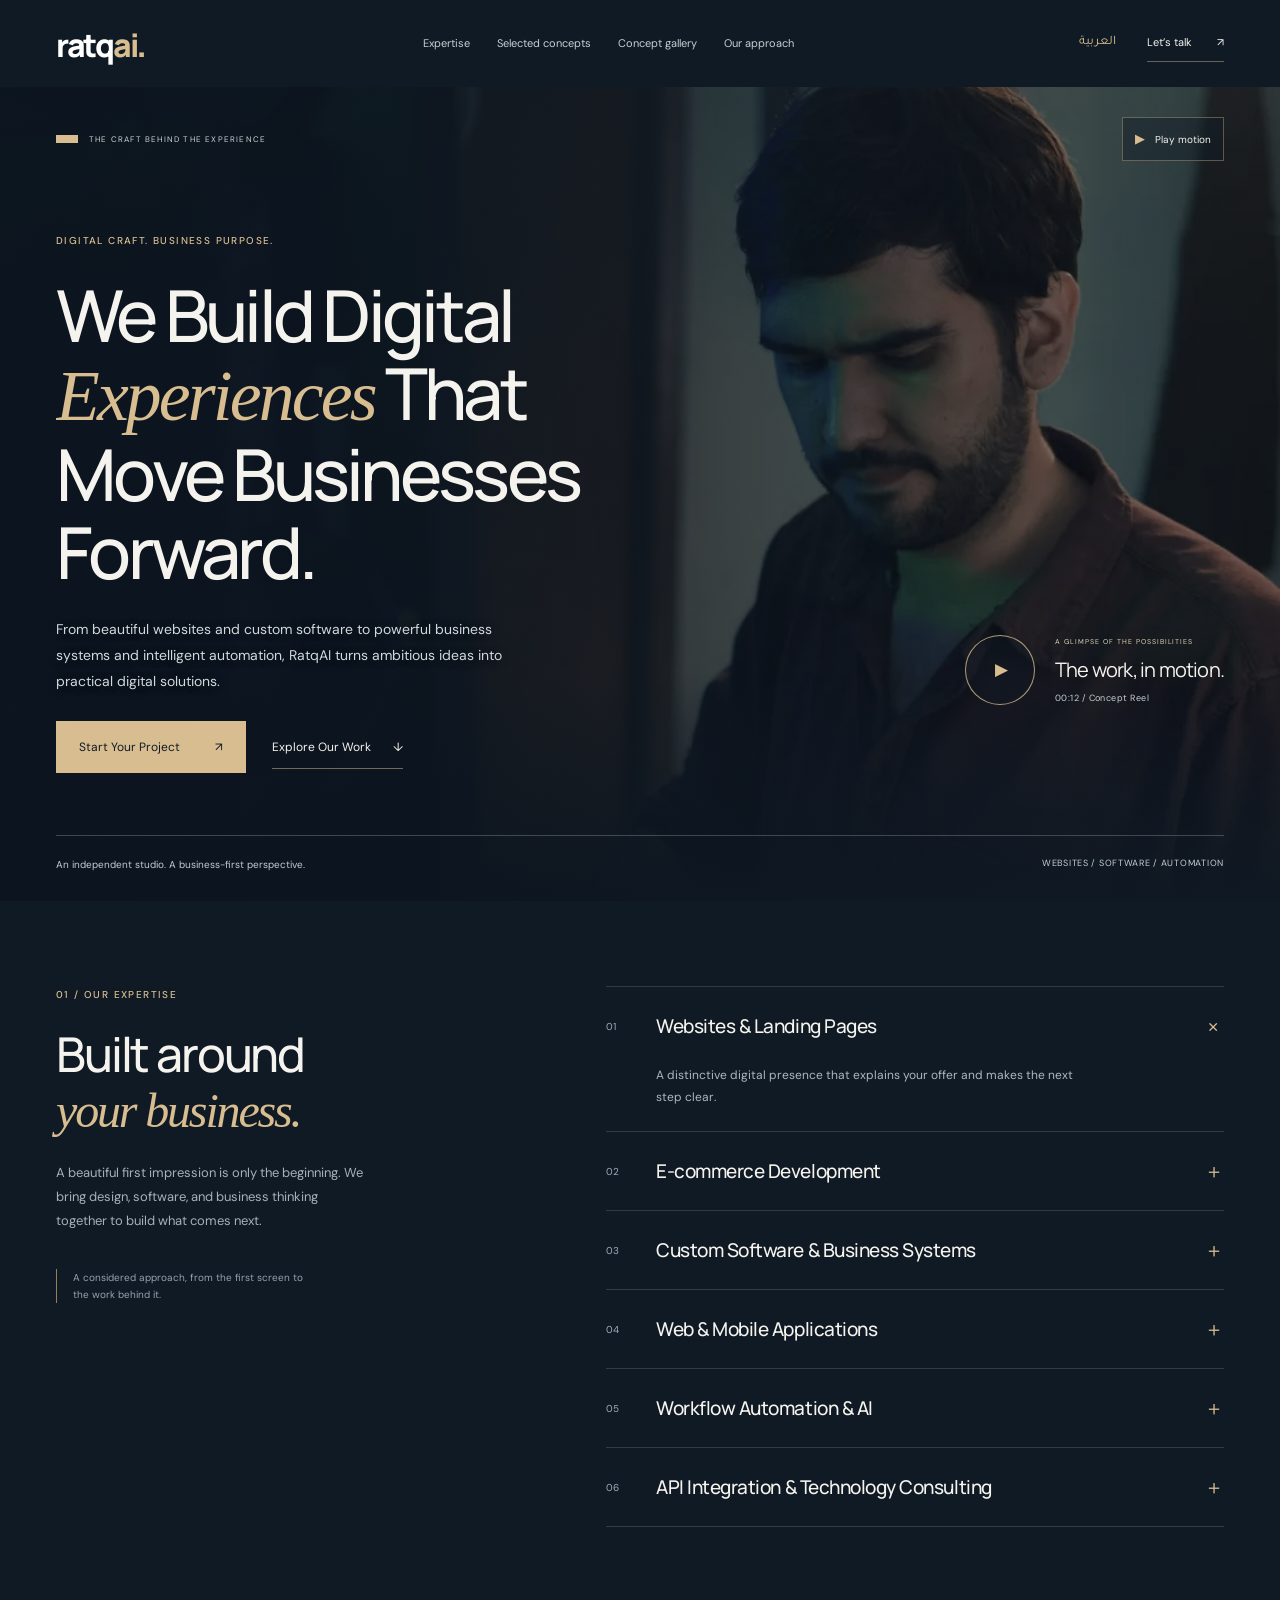
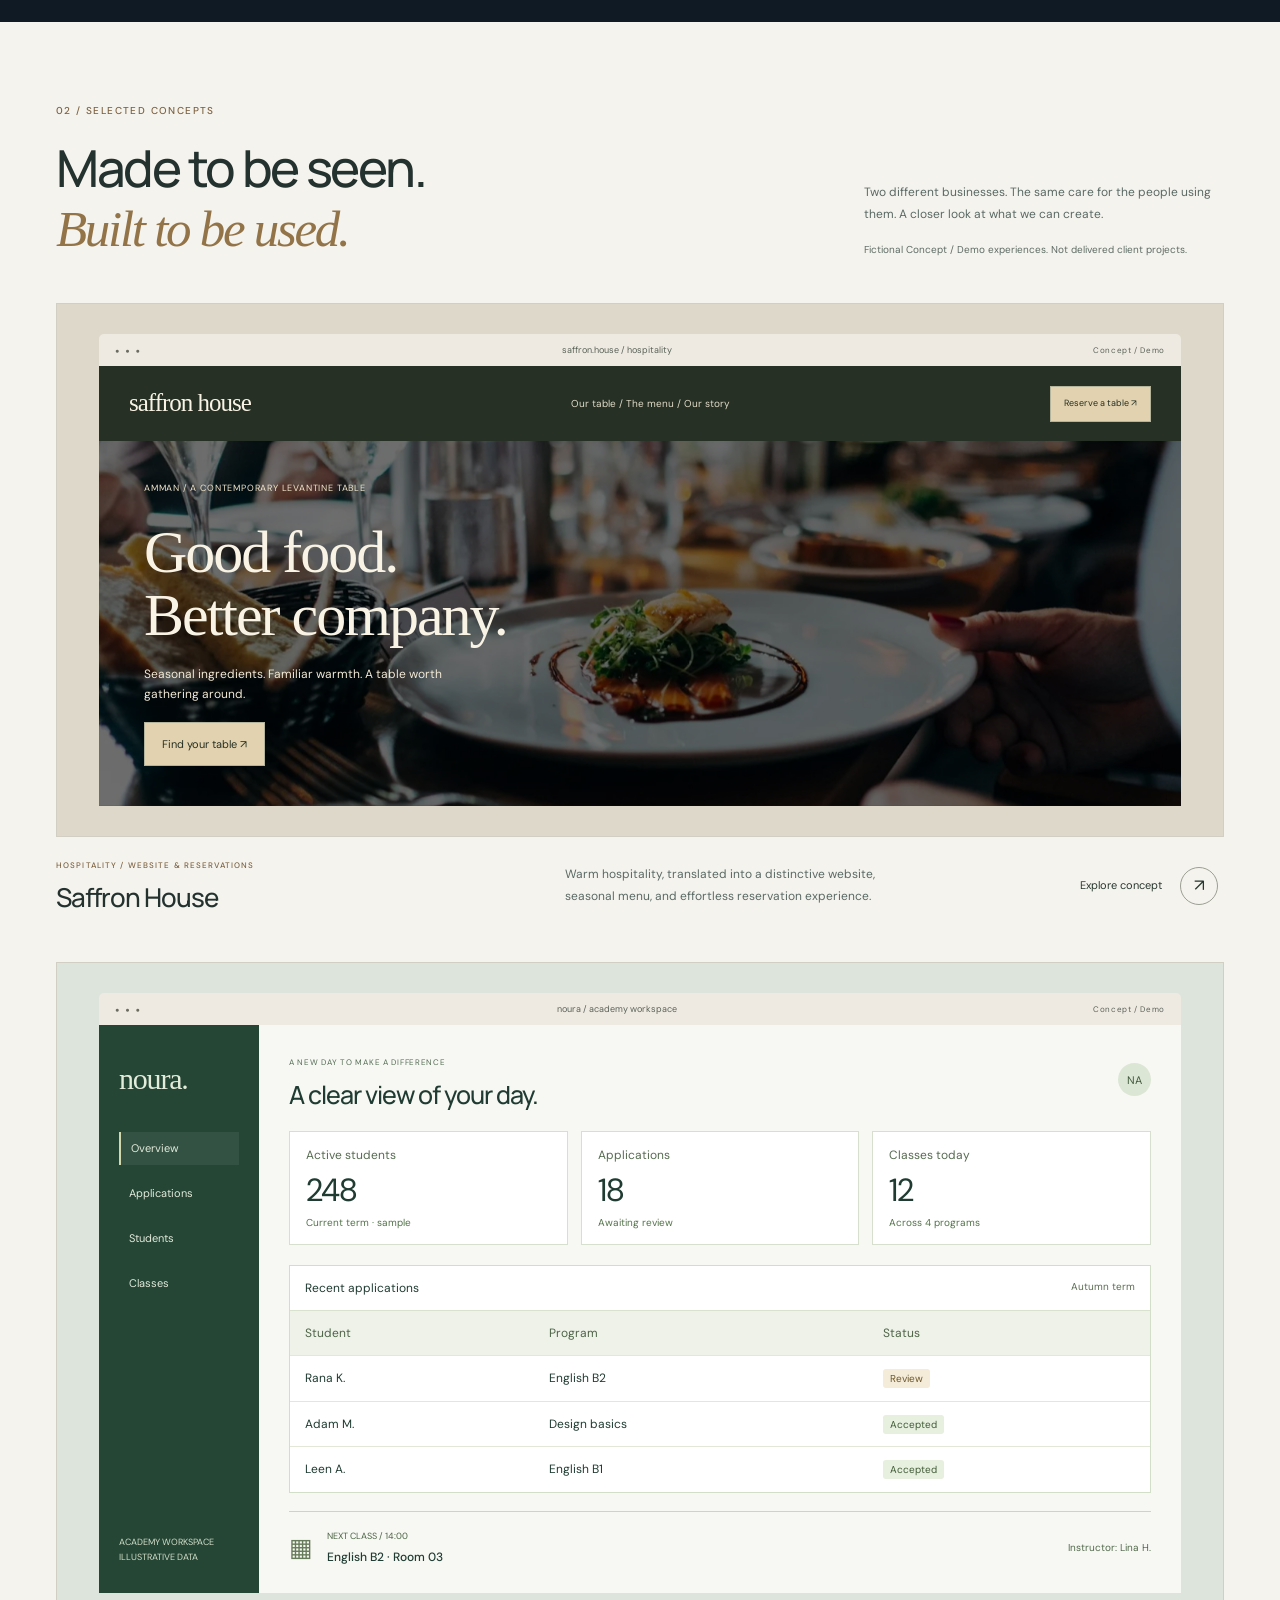
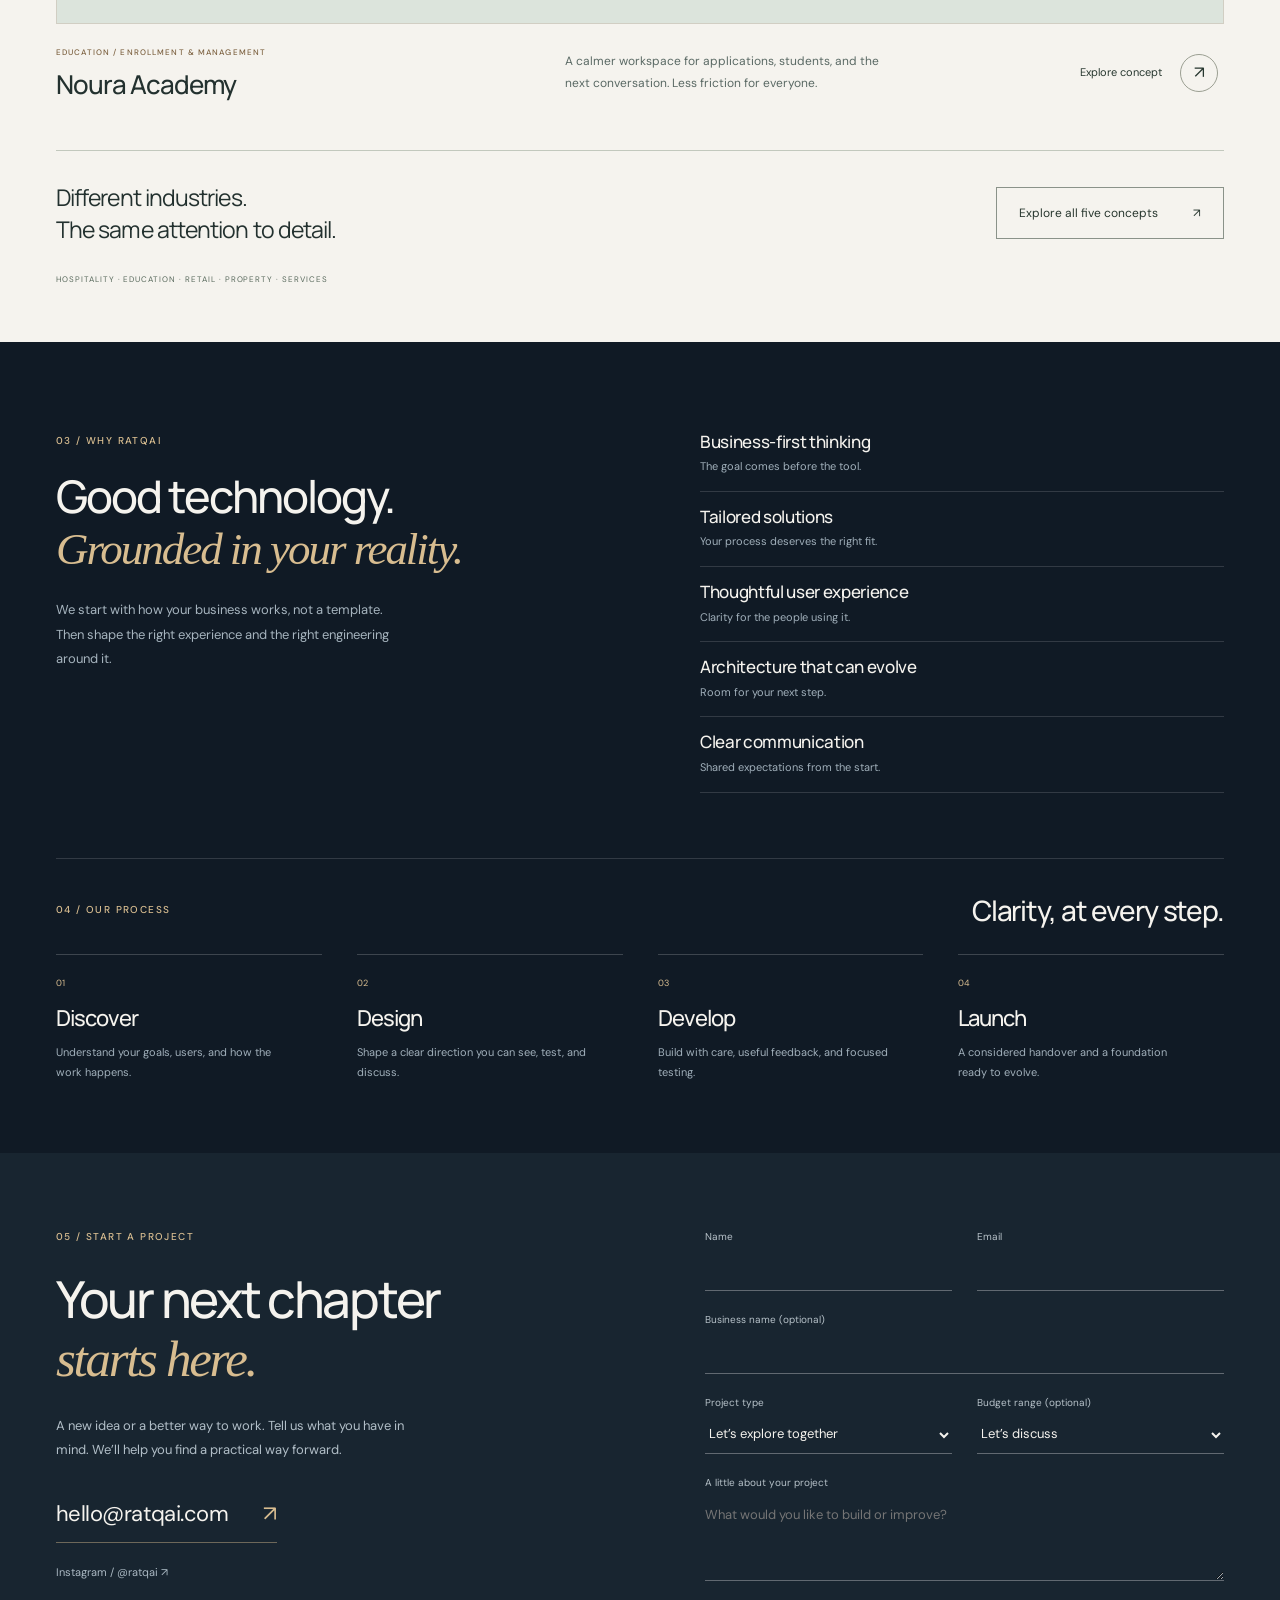
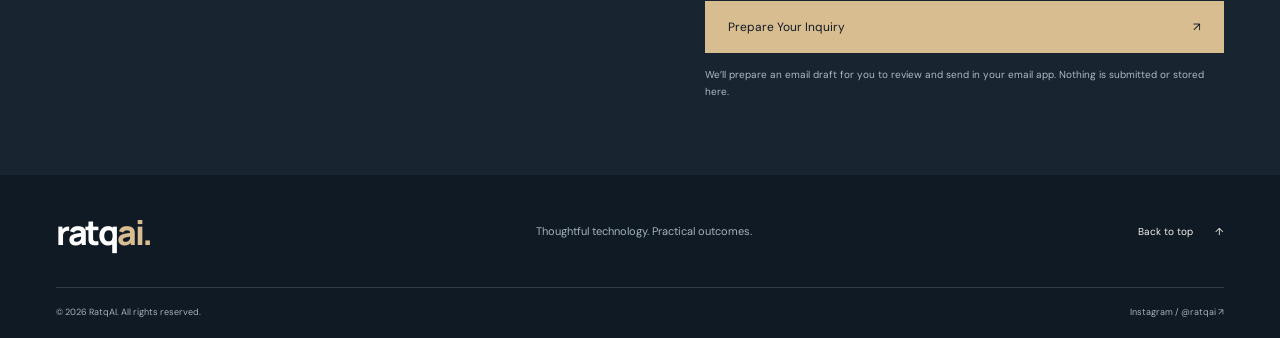
==== commit 85014448: "Add cinematic video hero and bilingual concept films" ====
--- a/index.html
+++ b/index.html
@@ -47,7 +47,7 @@
     <link rel="icon" href="favicon.svg" type="image/svg+xml" />
     <link rel="preconnect" href="https://fonts.googleapis.com" />
     <link rel="preconnect" href="https://fonts.gstatic.com" crossorigin />
-    <link rel="stylesheet" href="styles.css?v=30" />
+    <link rel="stylesheet" href="styles.css?v=31" />
   </head>
   <body data-page="home">
     <a class="skip-link" href="#main" data-i18n="skip">Skip to content</a>
@@ -87,6 +87,27 @@
     </header>
     <main id="main">
       <section class="hero shell" id="home">
+        <div class="hero-cinema" aria-hidden="true">
+          <video
+            id="hero-film"
+            data-src="assets/studio-film.mp4"
+            poster="assets/studio-poster.webp"
+            muted
+            loop
+            playsinline
+            preload="none"
+            tabindex="-1"
+            disablepictureinpicture
+          ></video>
+        </div>
+        <div class="cinema-topline">
+          <span data-motion-copy="cinemaLabel"
+            >THE CRAFT BEHIND THE EXPERIENCE</span
+          ><button id="motion-toggle" aria-pressed="false">
+            <span class="motion-symbol" aria-hidden="true">Ⅱ</span
+            ><span class="motion-label">Pause motion</span>
+          </button>
+        </div>
         <div class="hero-copy">
           <p class="eyebrow" data-i18n="heroEyebrow">
             DIGITAL CRAFT. BUSINESS PURPOSE.
@@ -110,73 +131,15 @@
             >
           </div>
         </div>
-        <div
-          class="hero-art"
-          aria-label="Fictional software design review interface"
-        >
-          <div class="art-heading">
-            <span data-i18n="heroArtLabel">THE DETAIL IS THE DIFFERENCE.</span
-            ><span class="sample-label" data-i18n="concept"
-              >Concept / Demo</span
-            >
-          </div>
-          <div class="craft-browser">
-            <div class="craft-toolbar">
-              <b dir="ltr">folio<span> / studio</span></b
-              ><span class="review-status" data-i18n="designReview"
-                >Design review</span
-              ><span class="small-avatar" aria-hidden="true">F</span>
-            </div>
-            <div class="review-title">
-              <div>
-                <span class="micro" data-i18n="projectSpace"
-                  >PROJECT SPACE / FORMA</span
-                >
-                <h2 data-i18n="reviewHeadline">An idea, taking shape.</h2>
-              </div>
-              <span class="review-count">01 / 03</span>
-            </div>
-            <div class="review-screen">
-              <div class="store-nav">
-                <b dir="ltr">FORMA</b
-                ><span data-i18n="storeCollection">Everyday collection</span
-                ><span aria-hidden="true">＋</span>
-              </div>
-              <div class="store-composition">
-                <div>
-                  <span class="micro" data-i18n="storeSeason"
-                    >A NEW PERSPECTIVE</span
-                  >
-                  <h3 data-i18n="storeTitle">Less.<br />But better.</h3>
-                  <span class="store-link" data-i18n="storeEdit"
-                    >Discover the edit —</span
-                  >
-                </div>
-                <img
-                  src="assets/fashion.webp"
-                  alt="Illustrative neutral knitwear"
-                  width="1000"
-                  height="1250"
-                  fetchpriority="high"
-                />
-              </div>
-            </div>
-            <div class="review-footer">
-              <div>
-                <span class="review-dot" aria-hidden="true"></span
-                ><span data-i18n="screenReady"
-                  >Homepage · Ready for review</span
-                >
-              </div>
-              <span class="micro" data-i18n="craftDetail"
-                >DESIGN + DEVELOPMENT</span
-              >
-            </div>
-          </div>
-          <p class="art-caption" data-i18n="heroArtCaption">
-            Considered on the surface. Carefully engineered underneath.
-          </p>
-        </div>
+        <button class="reel-launch" data-reel>
+          <span class="play-ring" aria-hidden="true">▶</span
+          ><span
+            ><small data-motion-copy="reelEyebrow"
+              >A GLIMPSE OF THE POSSIBILITIES</small
+            ><strong data-motion-copy="reelLaunch">The work, in motion.</strong
+            ><em>00:12 / Concept Reel</em></span
+          >
+        </button>
         <div class="hero-bottom">
           <span data-i18n="heroFoot"
             >An independent studio. A business-first perspective.</span
@@ -428,7 +391,40 @@
       </p>
       <div id="demo-content"></div>
     </dialog>
+    <dialog id="film-dialog" class="film-dialog" aria-labelledby="film-title">
+      <div class="film-dialog-top">
+        <div>
+          <span class="eyebrow" data-motion-copy="reelEyebrow"
+            >A GLIMPSE OF THE POSSIBILITIES</span
+          >
+          <h2 id="film-title" data-motion-copy="reelTitle">
+            The concept reel.
+          </h2>
+        </div>
+        <button id="close-film" class="close-demo" aria-label="Close film">
+          ×
+        </button>
+      </div>
+      <video
+        id="concept-film"
+        controls
+        muted
+        playsinline
+        preload="none"
+        poster="assets/reel-poster-en.webp"
+      ></video>
+      <div class="film-caption">
+        <p data-motion-copy="reelDescription">
+          A visual study of Saffron House, Noura Academy, and Forma. Fictional
+          Concept / Demo interfaces, not client work.
+        </p>
+        <a href="concepts.html" data-motion-copy="reelExplore"
+          >Explore the interactive concepts ↗</a
+        >
+      </div>
+    </dialog>
     <div class="toast" id="toast" role="status" hidden></div>
-    <script src="script.js?v=30"></script>
+    <script src="script.js?v=31"></script>
+    <script src="motion.js?v=1"></script>
   </body>
 </html>
--- a/styles.css
+++ b/styles.css
@@ -2899,3 +2899,503 @@
     font-size: 10px;
   }
 }
+/* Cinematic entrance: one film, one headline, a deliberate invitation to explore. */
+.hero {
+  position: relative;
+  isolation: isolate;
+  grid-template-columns: 1.35fr 0.7fr;
+  min-height: calc(100svh - 86px);
+  padding-block: 22px 0;
+  gap: 20px 45px;
+}
+.hero-cinema {
+  position: absolute;
+  inset-block: 0;
+  inset-inline: calc((100vw - 100%) / -2);
+  z-index: -2;
+  overflow: hidden;
+  background: #0c151f;
+}
+.hero-cinema video {
+  height: 100%;
+  width: 100%;
+  object-fit: cover;
+  object-position: 65% center;
+  filter: saturate(0.7);
+}
+.hero-cinema:after {
+  content: "";
+  position: absolute;
+  inset: 0;
+  background:
+    linear-gradient(
+      90deg,
+      #0c151ff2 2%,
+      #0c151fe3 34%,
+      #0c151f55 75%,
+      #0c151f40
+    ),
+    linear-gradient(0deg, #101a25 0%, transparent 28%);
+}
+.hero .hero-copy {
+  padding-block: 35px 25px;
+  max-width: 780px;
+  position: relative;
+}
+.hero h1 {
+  font-size: clamp(60px, 5.6vw, 86px);
+  line-height: 1.06;
+  animation: none;
+  letter-spacing: -0.052em;
+}
+.hero-description {
+  max-width: 480px;
+  color: #d1d8dc;
+  text-shadow: 0 1px 12px #0005;
+}
+.hero-line {
+  display: block;
+  overflow: hidden;
+  padding-block: 2px 12px;
+  margin-bottom: -12px;
+}
+.hero-line > span {
+  display: block;
+  animation: hero-line-enter 1s cubic-bezier(0.16, 0.8, 0.2, 1) both;
+  animation-delay: calc(0.12s + var(--line-delay));
+}
+.cinema-topline {
+  grid-column: 1/-1;
+  display: flex;
+  justify-content: space-between;
+  align-items: center;
+  gap: 30px;
+  position: relative;
+  color: #ccd4d9;
+  font-size: 8px;
+  letter-spacing: 0.15em;
+}
+.cinema-topline > span {
+  border-inline-start: 22px solid var(--gold);
+  padding-inline-start: 11px;
+  line-height: 1;
+}
+.cinema-topline button {
+  display: flex;
+  align-items: center;
+  gap: 10px;
+  font-size: 10px;
+  letter-spacing: 0;
+  min-height: 44px;
+  padding: 7px 12px;
+  border: 1px solid #d8bd9060;
+  background: #101a2577;
+  color: #f5f3ee;
+}
+.motion-symbol {
+  font-size: 13px;
+  color: var(--gold);
+}
+.reel-launch {
+  display: flex;
+  align-items: center;
+  gap: 20px;
+  text-align: start;
+  justify-self: end;
+  align-self: end;
+  margin-bottom: 90px;
+  padding: 12px 0;
+  position: relative;
+  color: #f5f3ee;
+}
+.play-ring {
+  width: 70px;
+  height: 70px;
+  border: 1px solid #d8bd90cc;
+  border-radius: 50%;
+  display: grid;
+  place-items: center;
+  font-size: 17px;
+  padding-inline-start: 3px;
+  color: var(--gold);
+  background: #101a2570;
+  transition:
+    transform 0.4s,
+    background 0.4s;
+  flex-shrink: 0;
+}
+.reel-launch:hover .play-ring {
+  transform: scale(1.09);
+  background: var(--gold);
+  color: #101a25;
+}
+.reel-launch small {
+  font-size: 7px;
+  letter-spacing: 0.14em;
+  display: block;
+  color: #e0d2b6;
+}
+.reel-launch strong {
+  font-family: Manrope, sans-serif;
+  display: block;
+  font-size: 20px;
+  font-weight: 400;
+  letter-spacing: -0.04em;
+  margin-block: 5px;
+}
+.reel-launch em {
+  font:
+    9px "DM Sans",
+    sans-serif;
+  letter-spacing: 0.05em;
+  display: block;
+  color: #c6d0d6;
+}
+.hero-bottom {
+  position: relative;
+  margin-top: 0;
+  border-color: #ffffff35;
+  color: #c3cdd4;
+  grid-column: 1/-1;
+}
+.hero-bottom > span:last-child {
+  color: #c5cfd6;
+}
+.hero .hero-actions .text-link {
+  color: #f5f3ee;
+  border-color: #d8bd9080;
+}
+.scroll-progress {
+  position: fixed;
+  inset: 0 0 auto;
+  height: 2px;
+  background: var(--gold);
+  transform: scaleX(0);
+  transform-origin: left;
+  z-index: 100;
+  pointer-events: none;
+  will-change: transform;
+}
+.case-display {
+  transition:
+    box-shadow 0.5s,
+    border-color 0.5s,
+    transform 0.6s cubic-bezier(0.2, 0.7, 0.2, 1);
+}
+@media (hover: hover) {
+  .case-display:hover {
+    transform: translateY(-5px);
+    box-shadow: 0 22px 48px #26362c18;
+    border-color: #9e875d;
+  }
+  .expertise-item summary:hover .service-index {
+    color: var(--gold);
+  }
+}
+.film-dialog {
+  width: min(1220px, 95vw);
+  max-height: 94dvh;
+  overflow: auto;
+  border: 1px solid #b09b7555;
+  background: #101a25;
+  color: #f5f3ee;
+  padding: 0;
+  border-radius: 4px;
+  box-shadow: 0 30px 100px #0009;
+}
+.film-dialog::backdrop {
+  background: #070d14f5;
+  backdrop-filter: blur(12px);
+}
+.film-dialog-top {
+  display: flex;
+  align-items: center;
+  justify-content: space-between;
+  gap: 25px;
+  padding: 22px 30px;
+}
+.film-dialog-top .eyebrow {
+  font-size: 9px;
+}
+.film-dialog-top h2 {
+  font-size: 28px;
+  margin-top: 8px;
+}
+.film-dialog .close-demo {
+  color: #f5f3ee;
+  border-color: #d8bd9070;
+}
+.film-dialog video {
+  display: block;
+  width: 100%;
+  aspect-ratio: 16/9;
+  background: #101a25;
+}
+.film-caption {
+  padding: 20px 30px;
+  display: flex;
+  justify-content: space-between;
+  gap: 35px;
+  align-items: center;
+  border-top: 1px solid #d8bd9033;
+}
+.film-caption p {
+  font-size: 12px;
+  color: #b9c6cf;
+  max-width: 650px;
+}
+.film-caption a {
+  font-size: 11px;
+  color: var(--gold);
+  white-space: nowrap;
+  min-height: 44px;
+  display: flex;
+  align-items: center;
+}
+.gallery-reel {
+  margin-bottom: 28px;
+}
+.gallery-reel .text-link {
+  gap: 18px;
+}
+html[dir="rtl"] .hero-cinema:after {
+  background:
+    linear-gradient(
+      270deg,
+      #0c151ff2 2%,
+      #0c151fe3 34%,
+      #0c151f55 75%,
+      #0c151f40
+    ),
+    linear-gradient(0deg, #101a25 0%, transparent 28%);
+}
+html[dir="rtl"] .hero-cinema video {
+  transform: scaleX(-1);
+}
+html[dir="rtl"] .scroll-progress {
+  transform-origin: right;
+}
+html[dir="rtl"] .reel-launch strong {
+  font-family: Tajawal, sans-serif;
+  letter-spacing: 0;
+  font-size: 23px;
+}
+html[dir="rtl"] .reel-launch small {
+  letter-spacing: 0;
+  font-size: 9px;
+}
+html[dir="rtl"] .cinema-topline {
+  letter-spacing: 0;
+}
+html[dir="rtl"] .hero h1 {
+  font-size: clamp(59px, 5.8vw, 88px);
+  line-height: 1.13;
+}
+.motion-paused *,
+.motion-paused *:before,
+.motion-paused *:after {
+  animation-play-state: paused !important;
+  transition: none !important;
+}
+.motion-paused .hero-line > span,
+.motion-paused .reveal {
+  animation: none !important;
+  opacity: 1 !important;
+  transform: none !important;
+}
+.motion-paused .saffron-photo > img {
+  transform: none !important;
+}
+@keyframes hero-line-enter {
+  from {
+    opacity: 0;
+    transform: translate3d(0, 110%, 0);
+  }
+  to {
+    opacity: 1;
+    transform: translate3d(0, 0, 0);
+  }
+}
+@media (max-width: 1000px) {
+  .hero {
+    grid-template-columns: 1.2fr 0.5fr;
+    gap: 20px 30px;
+    min-height: calc(100svh - 76px);
+  }
+  .hero h1 {
+    font-size: 61px;
+  }
+  .hero .hero-copy {
+    max-width: 650px;
+  }
+  .reel-launch {
+    gap: 14px;
+    margin-bottom: 80px;
+  }
+  .play-ring {
+    width: 56px;
+    height: 56px;
+    font-size: 14px;
+  }
+  .reel-launch strong {
+    font-size: 17px;
+  }
+  .reel-launch small {
+    max-width: 140px;
+    font-size: 6px;
+    line-height: 1.6;
+  }
+  .reel-launch em {
+    font-size: 8px;
+  }
+  .hero-description {
+    max-width: 440px;
+  }
+  .hero-cinema video {
+    object-position: 61% center;
+  }
+  html[dir="rtl"] .hero h1 {
+    font-size: 64px;
+  }
+}
+@media (max-width: 650px) {
+  .hero {
+    grid-template-columns: 1fr;
+    gap: 20px;
+    padding-block: 12px 0;
+    min-height: calc(100svh - 72px);
+  }
+  .hero .hero-copy {
+    padding-block: 10px 0;
+    max-width: 100%;
+  }
+  .hero h1 {
+    font-size: clamp(44px, 11.2vw, 66px);
+    line-height: 1.08;
+    margin-block: 20px;
+  }
+  .hero-description {
+    font-size: 13px;
+    max-width: 380px;
+    color: #d4dce0;
+  }
+  .cinema-topline {
+    gap: 15px;
+    font-size: 6px;
+  }
+  .cinema-topline > span {
+    max-width: 185px;
+    line-height: 1.6;
+    border-inline-start-width: 15px;
+    padding-inline-start: 7px;
+  }
+  .cinema-topline button {
+    padding: 6px 9px;
+    font-size: 9px;
+    gap: 7px;
+    min-height: 40px;
+    white-space: nowrap;
+  }
+  .hero-cinema video {
+    object-position: 64% center;
+  }
+  .hero-cinema:after {
+    background:
+      linear-gradient(90deg, #0c151feb 3%, #0c151fbf 65%, #0c151f77),
+      linear-gradient(0deg, #101a25 0%, transparent 40%);
+  }
+  .hero .hero-actions {
+    gap: 20px;
+  }
+  .reel-launch {
+    grid-column: 1;
+    justify-self: start;
+    margin: 0;
+    padding-block: 5px;
+    gap: 14px;
+    align-self: center;
+  }
+  .play-ring {
+    width: 49px;
+    height: 49px;
+    font-size: 13px;
+  }
+  .reel-launch strong {
+    font-size: 18px;
+  }
+  .reel-launch small {
+    font-size: 6px;
+    max-width: none;
+  }
+  .reel-launch em {
+    font-size: 8px;
+  }
+  .hero-bottom {
+    gap: 5px;
+    margin-top: 0;
+    padding-block: 15px;
+    font-size: 8px;
+  }
+  .hero-bottom > span:last-child {
+    font-size: 7px;
+  }
+  .film-dialog-top {
+    padding: 17px 19px;
+  }
+  .film-dialog-top h2 {
+    font-size: 24px;
+  }
+  .film-dialog-top .eyebrow {
+    font-size: 7px;
+  }
+  .film-caption {
+    padding: 17px 19px;
+    display: block;
+  }
+  .film-caption p {
+    font-size: 11px;
+  }
+  .film-caption a {
+    font-size: 11px;
+    margin-top: 10px;
+    white-space: normal;
+  }
+  .gallery-reel {
+    margin-bottom: 22px;
+  }
+  html[dir="rtl"] .hero h1 {
+    font-size: clamp(46px, 12vw, 66px);
+    line-height: 1.15;
+  }
+  html[dir="rtl"] .hero-cinema:after {
+    background:
+      linear-gradient(270deg, #0c151feb 3%, #0c151fbf 65%, #0c151f77),
+      linear-gradient(0deg, #101a25 0%, transparent 40%);
+  }
+  html[dir="rtl"] .reel-launch strong {
+    font-size: 22px;
+  }
+  html[dir="rtl"] .cinema-topline > span {
+    font-size: 8px;
+  }
+  html[dir="rtl"] .reel-launch small {
+    font-size: 8px;
+  }
+}
+@media (prefers-reduced-motion: reduce) {
+  .hero-line > span {
+    animation: none;
+    opacity: 1;
+    transform: none;
+  }
+  .case-display:hover {
+    transform: none;
+    box-shadow: none;
+  }
+  .hero-cinema video {
+    transform: none;
+  }
+  .scroll-progress {
+    display: none;
+  }
+}
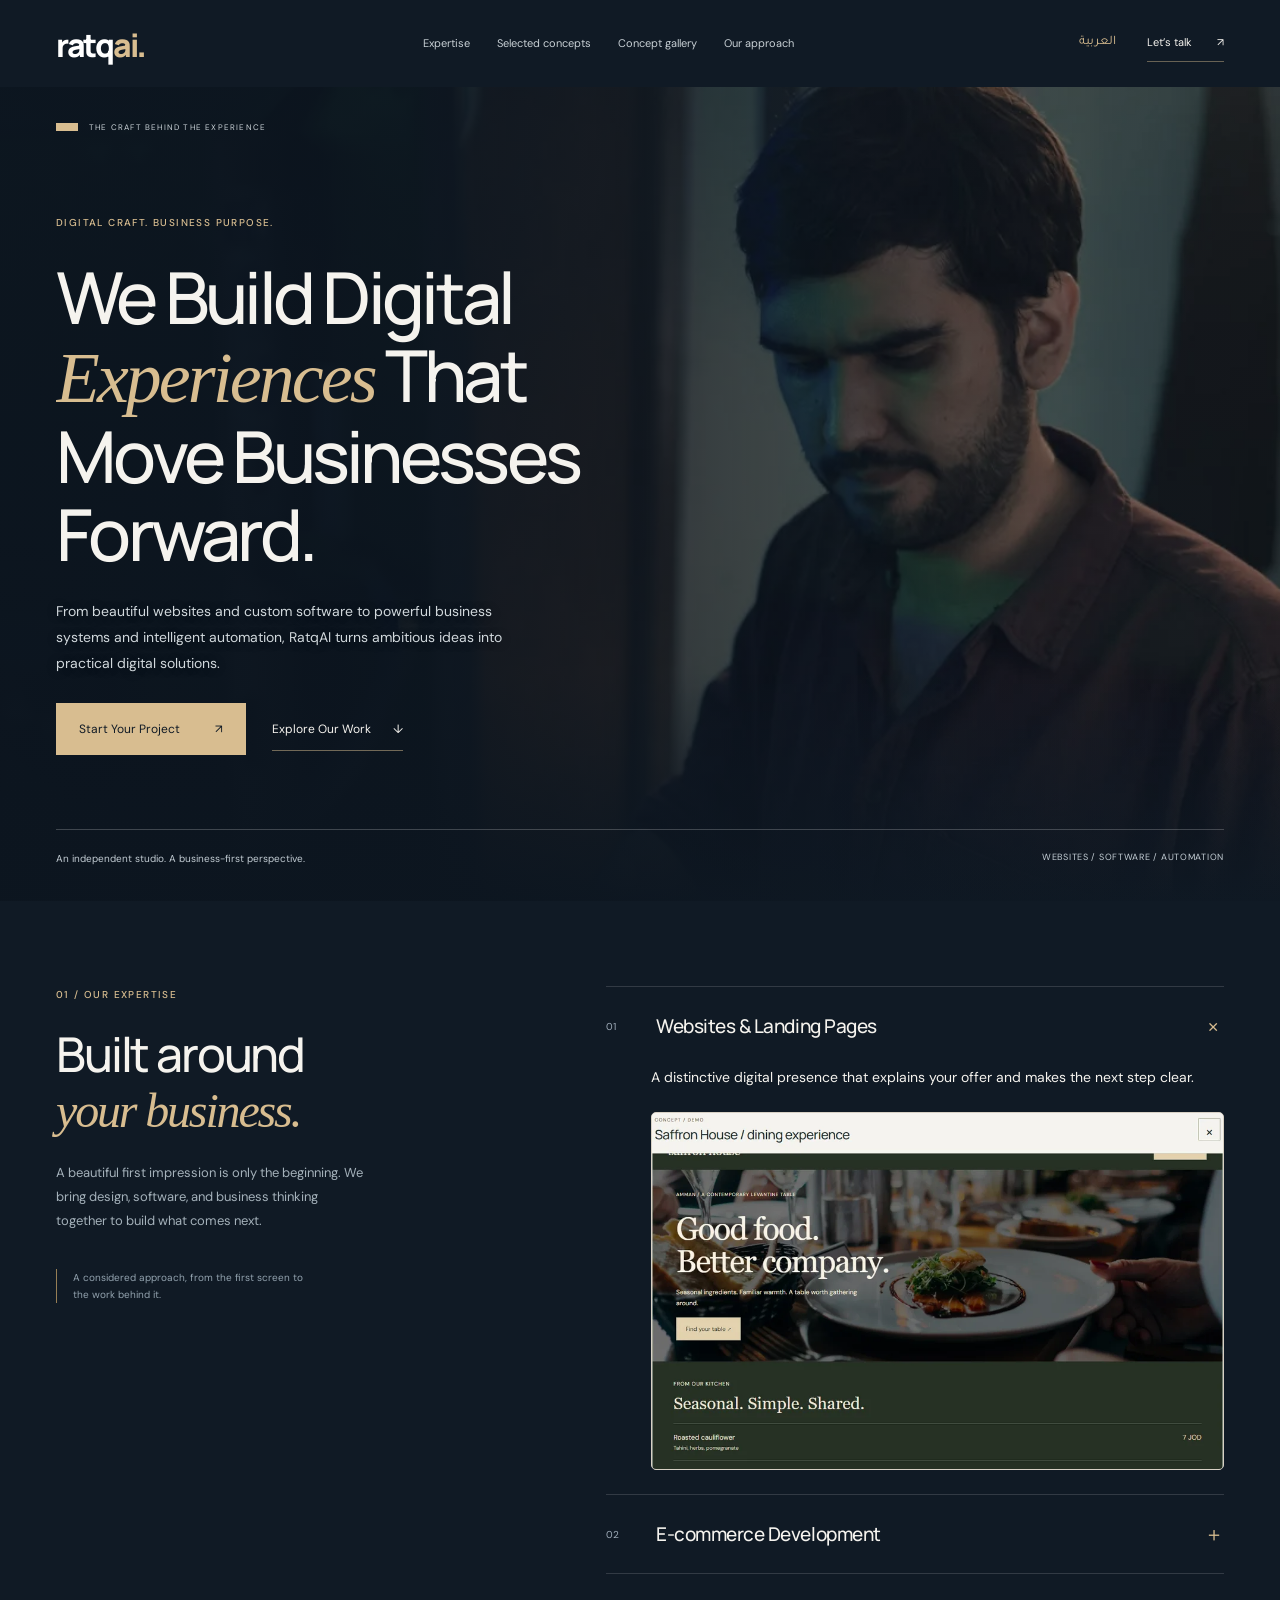
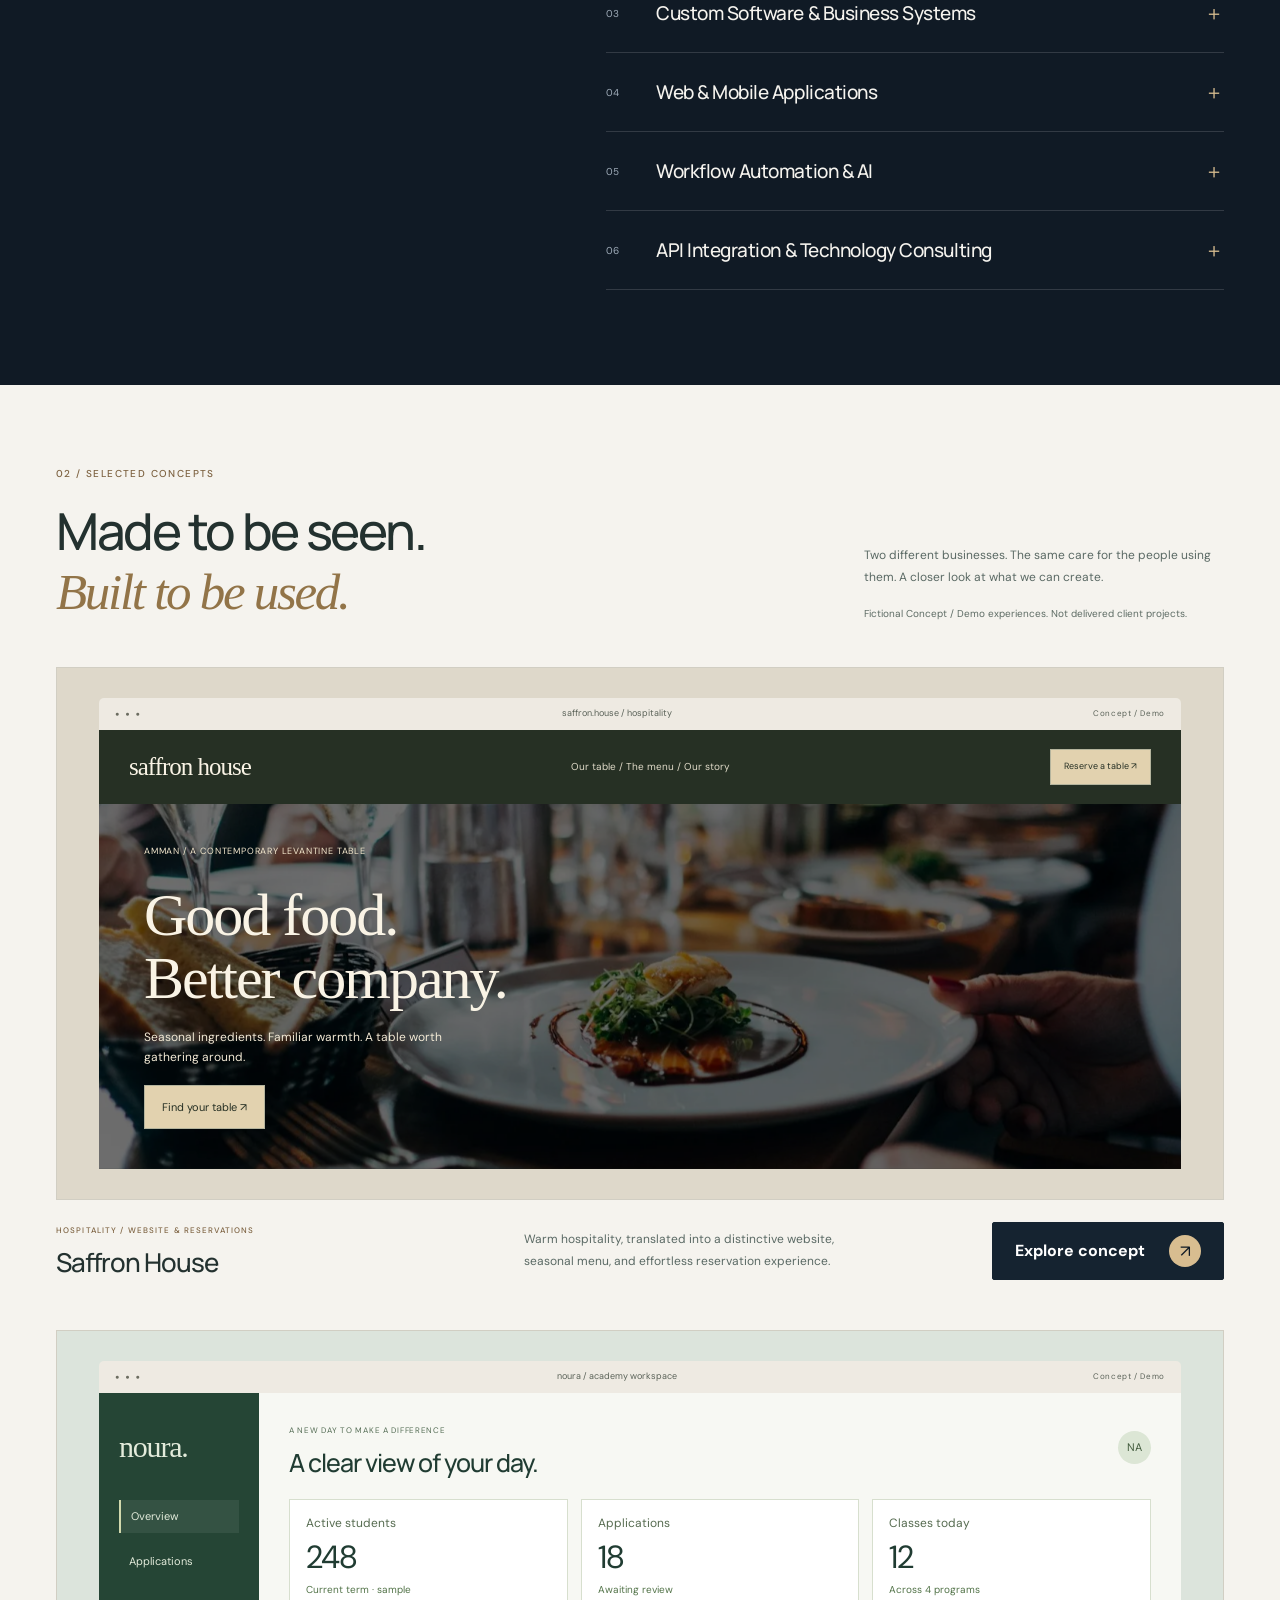
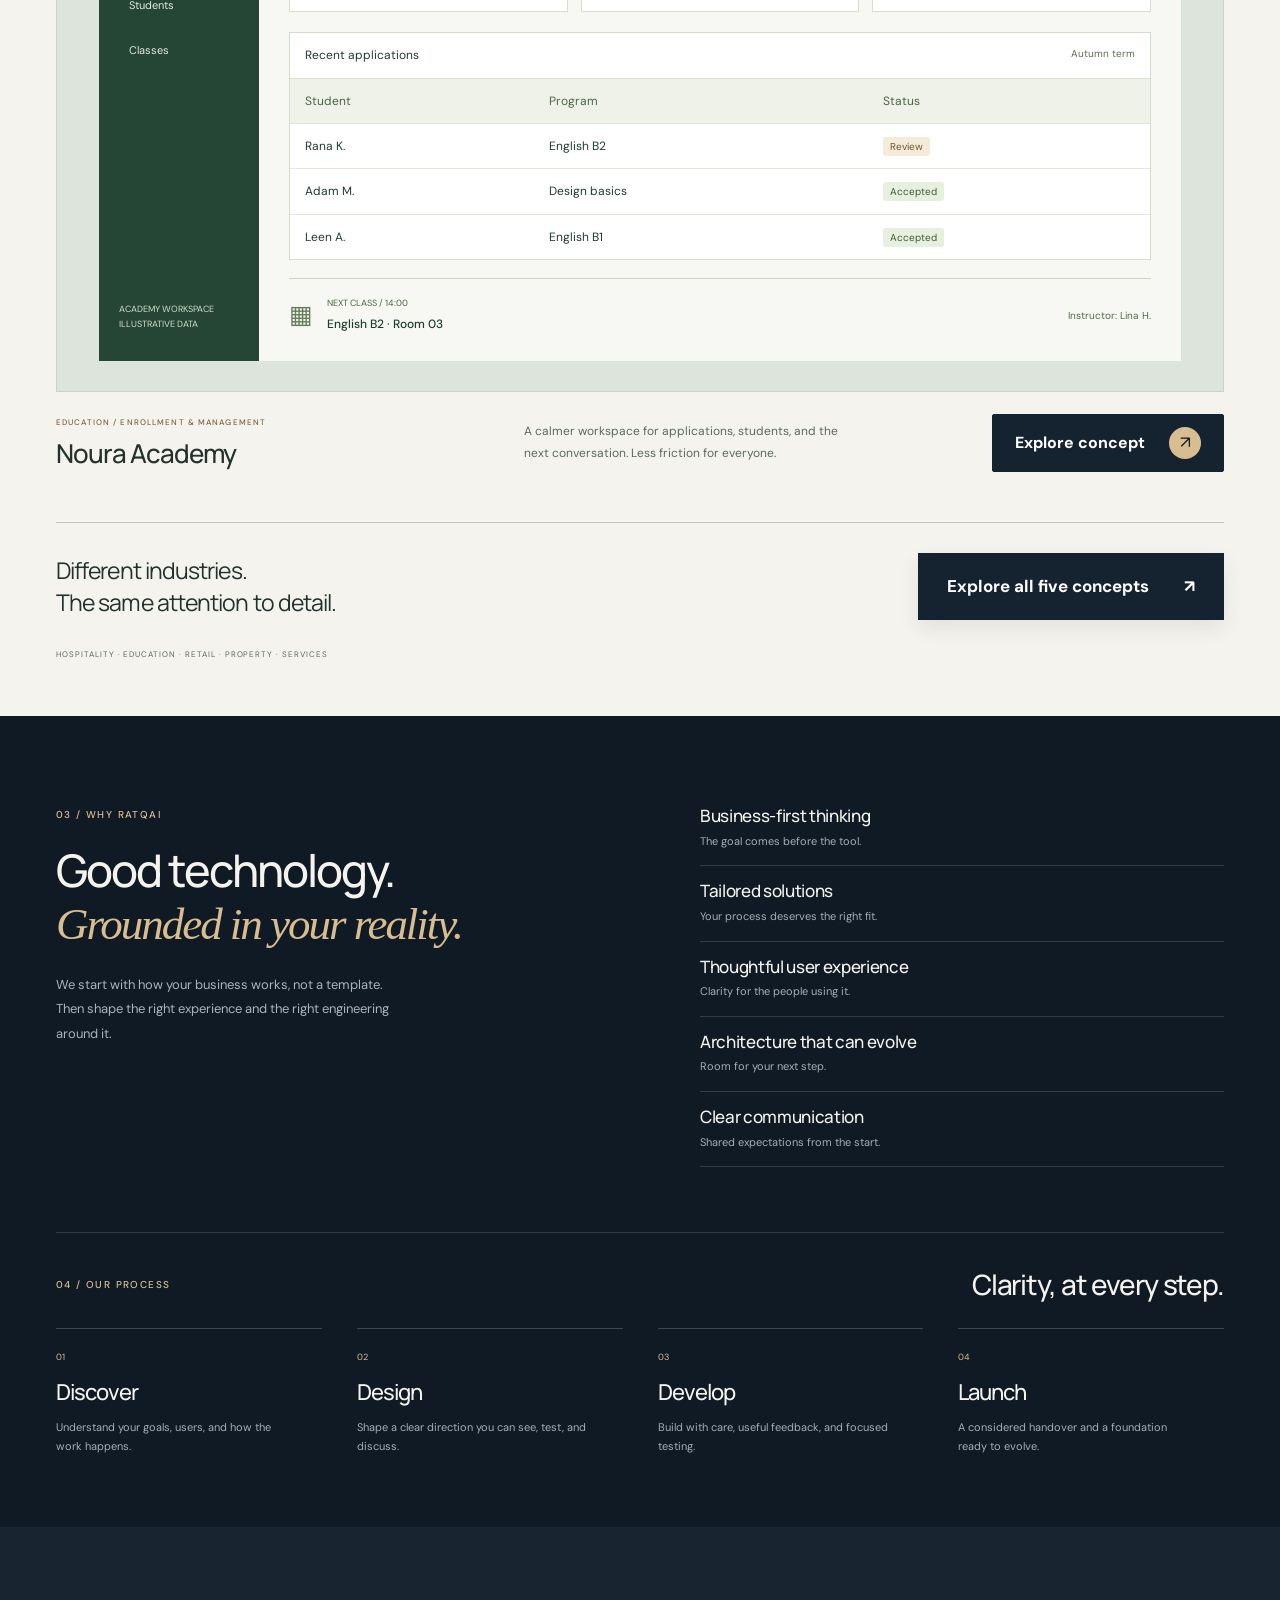
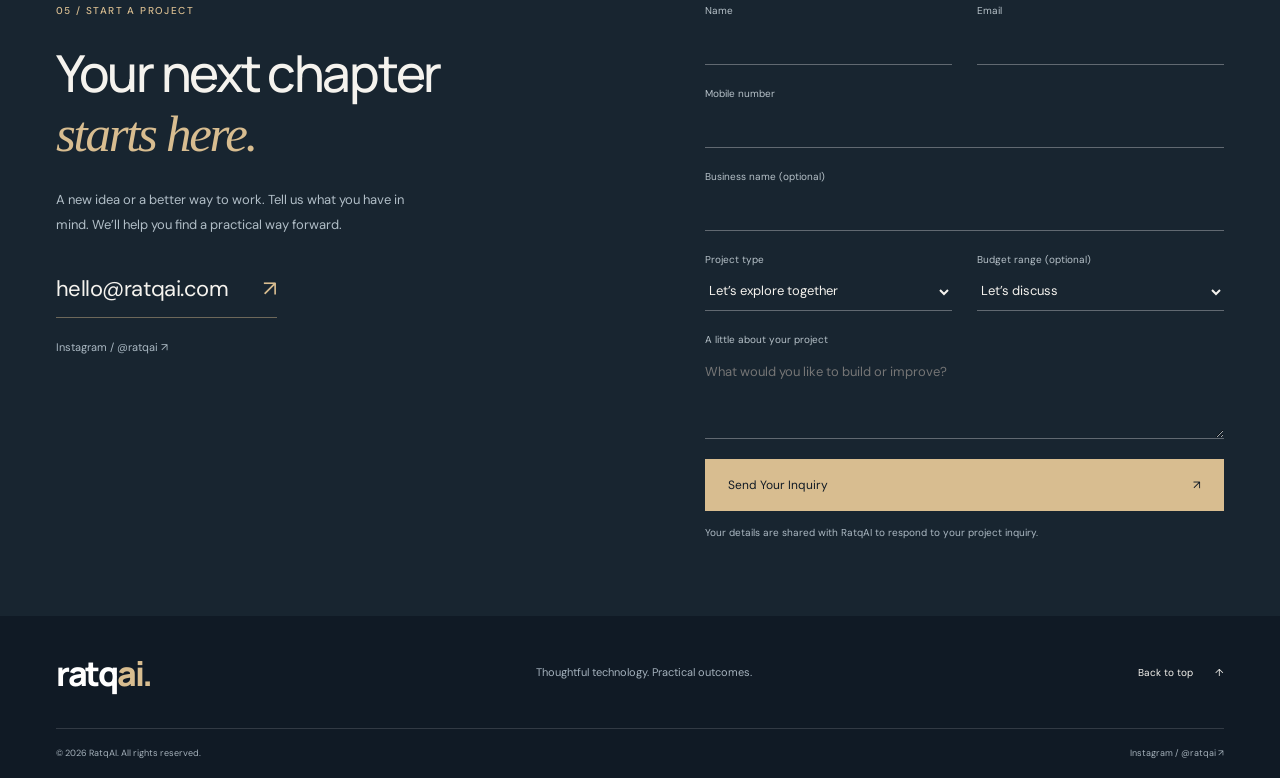
==== commit f1a8078a: "Refine concept visibility, expertise imagery and direct inquiry submissions" ====
--- a/index.html
+++ b/index.html
@@ -47,7 +47,7 @@
     <link rel="icon" href="favicon.svg" type="image/svg+xml" />
     <link rel="preconnect" href="https://fonts.googleapis.com" />
     <link rel="preconnect" href="https://fonts.gstatic.com" crossorigin />
-    <link rel="stylesheet" href="styles.css?v=31" />
+    <link rel="stylesheet" href="styles.css?v=32" />
   </head>
   <body data-page="home">
     <a class="skip-link" href="#main" data-i18n="skip">Skip to content</a>
@@ -93,7 +93,6 @@
             data-src="assets/studio-film.mp4"
             poster="assets/studio-poster.webp"
             muted
-            loop
             playsinline
             preload="none"
             tabindex="-1"
@@ -103,10 +102,7 @@
         <div class="cinema-topline">
           <span data-motion-copy="cinemaLabel"
             >THE CRAFT BEHIND THE EXPERIENCE</span
-          ><button id="motion-toggle" aria-pressed="false">
-            <span class="motion-symbol" aria-hidden="true">Ⅱ</span
-            ><span class="motion-label">Pause motion</span>
-          </button>
+          >
         </div>
         <div class="hero-copy">
           <p class="eyebrow" data-i18n="heroEyebrow">
@@ -131,15 +127,6 @@
             >
           </div>
         </div>
-        <button class="reel-launch" data-reel>
-          <span class="play-ring" aria-hidden="true">▶</span
-          ><span
-            ><small data-motion-copy="reelEyebrow"
-              >A GLIMPSE OF THE POSSIBILITIES</small
-            ><strong data-motion-copy="reelLaunch">The work, in motion.</strong
-            ><em>00:12 / Concept Reel</em></span
-          >
-        </button>
         <div class="hero-bottom">
           <span data-i18n="heroFoot"
             >An independent studio. A business-first perspective.</span
@@ -293,7 +280,24 @@
               >Instagram / @ratqai ↗</a
             >
           </div>
-          <form id="project-form" class="project-form reveal">
+          <form
+            id="project-form"
+            class="project-form reveal"
+            name="project-inquiry"
+            method="POST"
+            action="/"
+            data-netlify="true"
+            netlify-honeypot="bot-field"
+          >
+            <input type="hidden" name="form-name" value="project-inquiry" />
+            <p class="form-honeypot" hidden>
+              <label
+                >Leave this field empty<input
+                  name="bot-field"
+                  tabindex="-1"
+                  autocomplete="off"
+              /></label>
+            </p>
             <div class="form-pair">
               <label
                 ><span data-i18n="formName">Name</span
@@ -314,6 +318,18 @@
               /></label>
             </div>
             <label
+              ><span data-i18n="formPhone">Mobile number</span
+              ><input
+                name="phone"
+                type="tel"
+                autocomplete="tel"
+                inputmode="tel"
+                dir="ltr"
+                required
+                minlength="7"
+                maxlength="30"
+            /></label>
+            <label
               ><span data-i18n="formCompany">Business name (optional)</span
               ><input
                 name="company"
@@ -338,17 +354,14 @@
                 maxlength="3000"
               ></textarea></label
             ><button class="button gold" type="submit">
-              <span data-i18n="formSubmit">Prepare Your Inquiry</span
+              <span data-i18n="formSubmit">Send Your Inquiry</span
               ><span aria-hidden="true">↗</span>
             </button>
             <p class="form-note" data-i18n="formNote">
-              We’ll prepare an email draft for you to review and send in your
-              email app. Nothing is submitted or stored here.
+              Your details are shared with RatqAI to respond to your project
+              inquiry.
             </p>
             <p id="form-status" role="status" hidden></p>
-            <a id="mail-draft" class="text-link" hidden data-i18n="openEmail"
-              >Review email draft ↗</a
-            >
           </form>
         </div>
       </section>
@@ -391,40 +404,8 @@
       </p>
       <div id="demo-content"></div>
     </dialog>
-    <dialog id="film-dialog" class="film-dialog" aria-labelledby="film-title">
-      <div class="film-dialog-top">
-        <div>
-          <span class="eyebrow" data-motion-copy="reelEyebrow"
-            >A GLIMPSE OF THE POSSIBILITIES</span
-          >
-          <h2 id="film-title" data-motion-copy="reelTitle">
-            The concept reel.
-          </h2>
-        </div>
-        <button id="close-film" class="close-demo" aria-label="Close film">
-          ×
-        </button>
-      </div>
-      <video
-        id="concept-film"
-        controls
-        muted
-        playsinline
-        preload="none"
-        poster="assets/reel-poster-en.webp"
-      ></video>
-      <div class="film-caption">
-        <p data-motion-copy="reelDescription">
-          A visual study of Saffron House, Noura Academy, and Forma. Fictional
-          Concept / Demo interfaces, not client work.
-        </p>
-        <a href="concepts.html" data-motion-copy="reelExplore"
-          >Explore the interactive concepts ↗</a
-        >
-      </div>
-    </dialog>
     <div class="toast" id="toast" role="status" hidden></div>
-    <script src="script.js?v=31"></script>
-    <script src="motion.js?v=1"></script>
+    <script src="script.js?v=32"></script>
+    <script src="motion.js?v=2"></script>
   </body>
 </html>
--- a/styles.css
+++ b/styles.css
@@ -3399,3 +3399,109 @@
     display: none;
   }
 }
+
+/* Review refinements: visible invitations and service-specific visual context. */
+.hero {
+  grid-template-columns: 1fr;
+}
+.hero-copy {
+  max-width: 850px;
+}
+.service-detail {
+  padding: 0 0 24px 45px;
+}
+.service-detail > p {
+  max-width: 56ch;
+  color: var(--muted);
+  line-height: 1.8;
+  margin: 0 0 22px;
+}
+.service-detail img {
+  display: block;
+  width: 100%;
+  height: auto;
+  aspect-ratio: 8 / 5;
+  object-fit: cover;
+  object-position: top;
+  border: 1px solid #d7d0c4;
+  border-radius: 5px;
+  background: #ece8df;
+}
+html[dir="rtl"] .service-detail {
+  padding: 0 45px 24px 0;
+}
+.case-caption .round-link {
+  display: inline-flex;
+  align-items: center;
+  justify-content: space-between;
+  gap: 24px;
+  min-height: 58px;
+  padding: 10px 22px;
+  background: #152330;
+  color: #fff;
+  border: 1px solid #152330;
+  border-radius: 2px;
+  font-size: 16px;
+  font-weight: 700;
+  white-space: normal;
+}
+.case-caption .round-link > span {
+  font-size: inherit;
+  display: inline;
+}
+.case-caption .round-link > b {
+  width: 32px;
+  height: 32px;
+  border: 0;
+  background: #d8bd90;
+  color: #101a25;
+  flex-shrink: 0;
+}
+.case-caption .round-link:hover {
+  background: #2a3f50;
+  box-shadow: 0 6px 22px #101a2520;
+}
+.portfolio-bridge .button {
+  background: #152330;
+  color: #fff;
+  border-color: #152330;
+  min-height: 64px;
+  padding: 18px 28px;
+  font-size: 17px;
+  font-weight: 700;
+  box-shadow: 0 8px 20px #101a2515;
+}
+.portfolio-bridge .button:hover {
+  background: #2a3f50;
+}
+.project-form button:disabled {
+  opacity: 0.65;
+  cursor: wait;
+}
+.form-honeypot[hidden] {
+  display: none;
+}
+#form-status {
+  padding: 16px;
+  border-inline-start: 2px solid #d8bd90;
+  background: #ffffff08;
+  line-height: 1.7;
+}
+@media (max-width: 650px) {
+  .service-detail {
+    padding-inline-start: 0;
+  }
+  html[dir="rtl"] .service-detail {
+    padding-inline-end: 0;
+  }
+  .case-caption .round-link,
+  .portfolio-bridge .button {
+    width: 100%;
+  }
+  .case-caption .round-link {
+    margin-block-start: 8px;
+  }
+  .hero-copy {
+    max-width: 100%;
+  }
+}
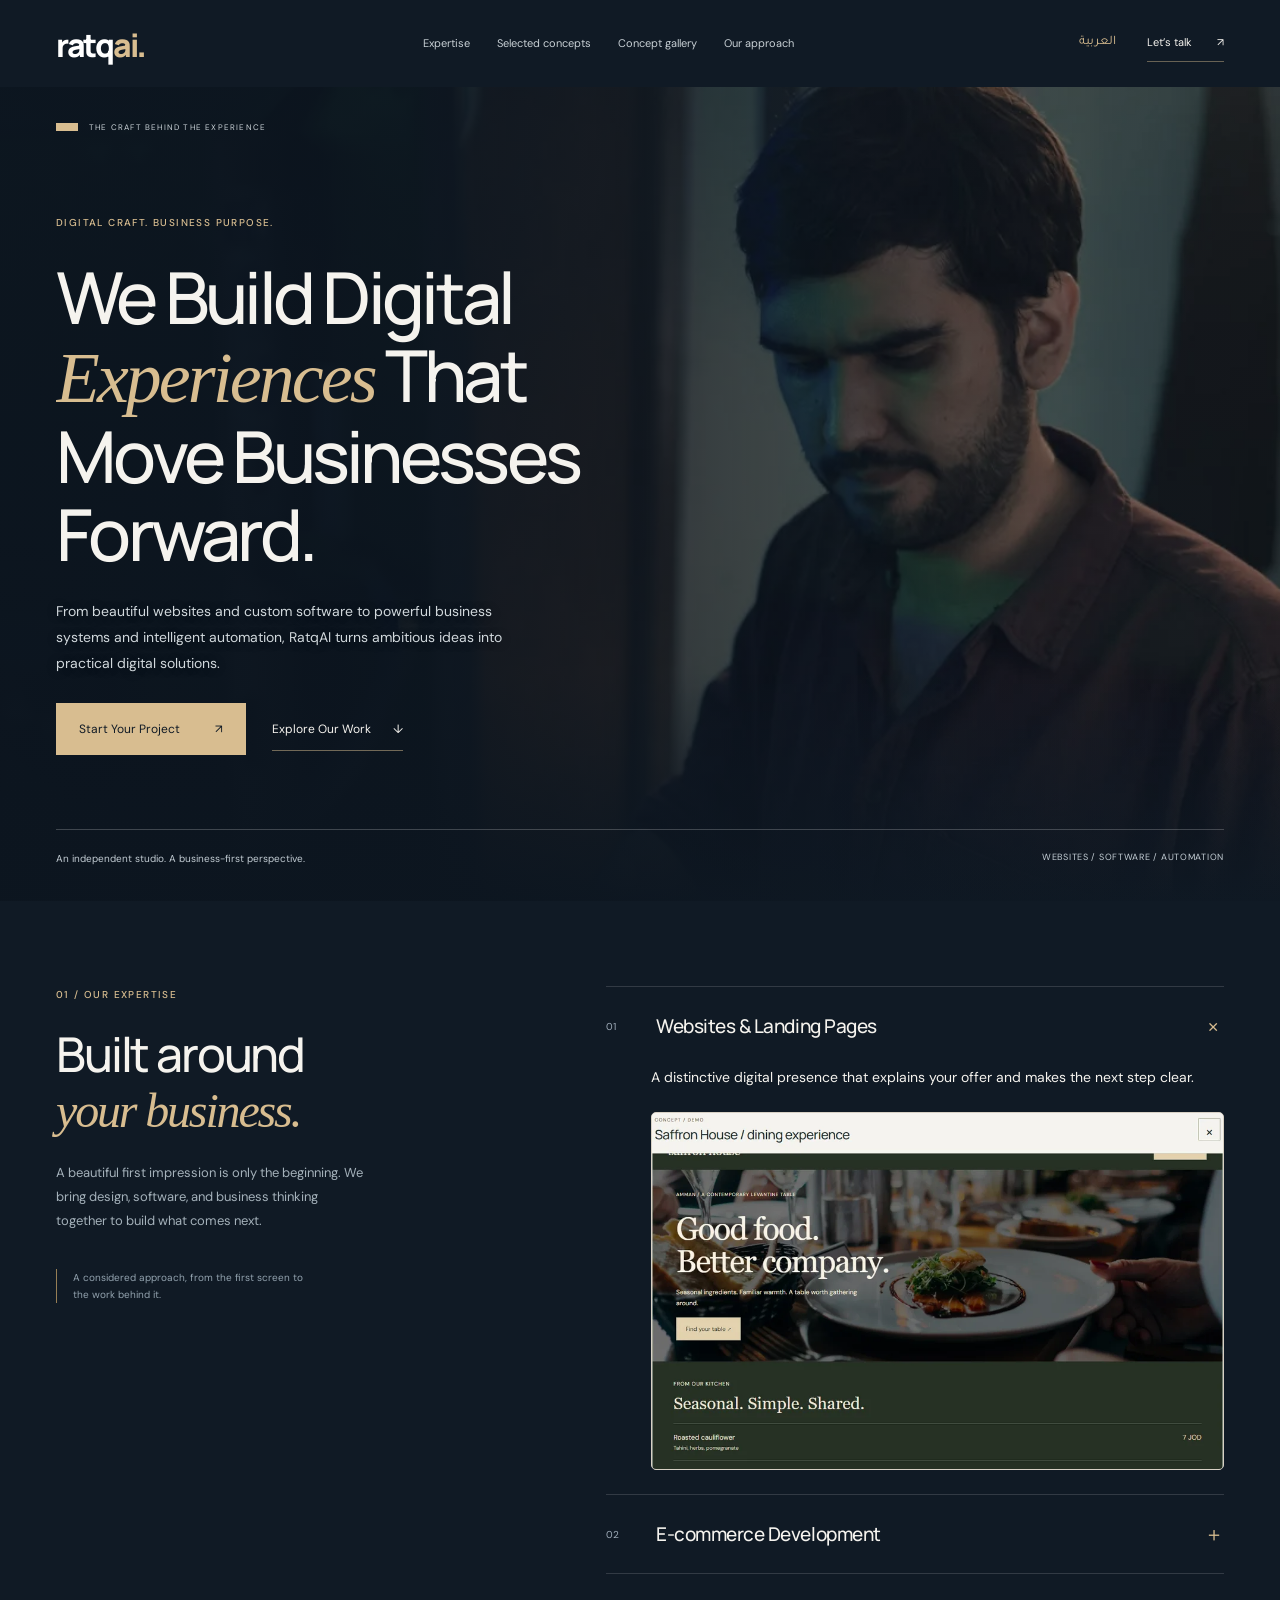
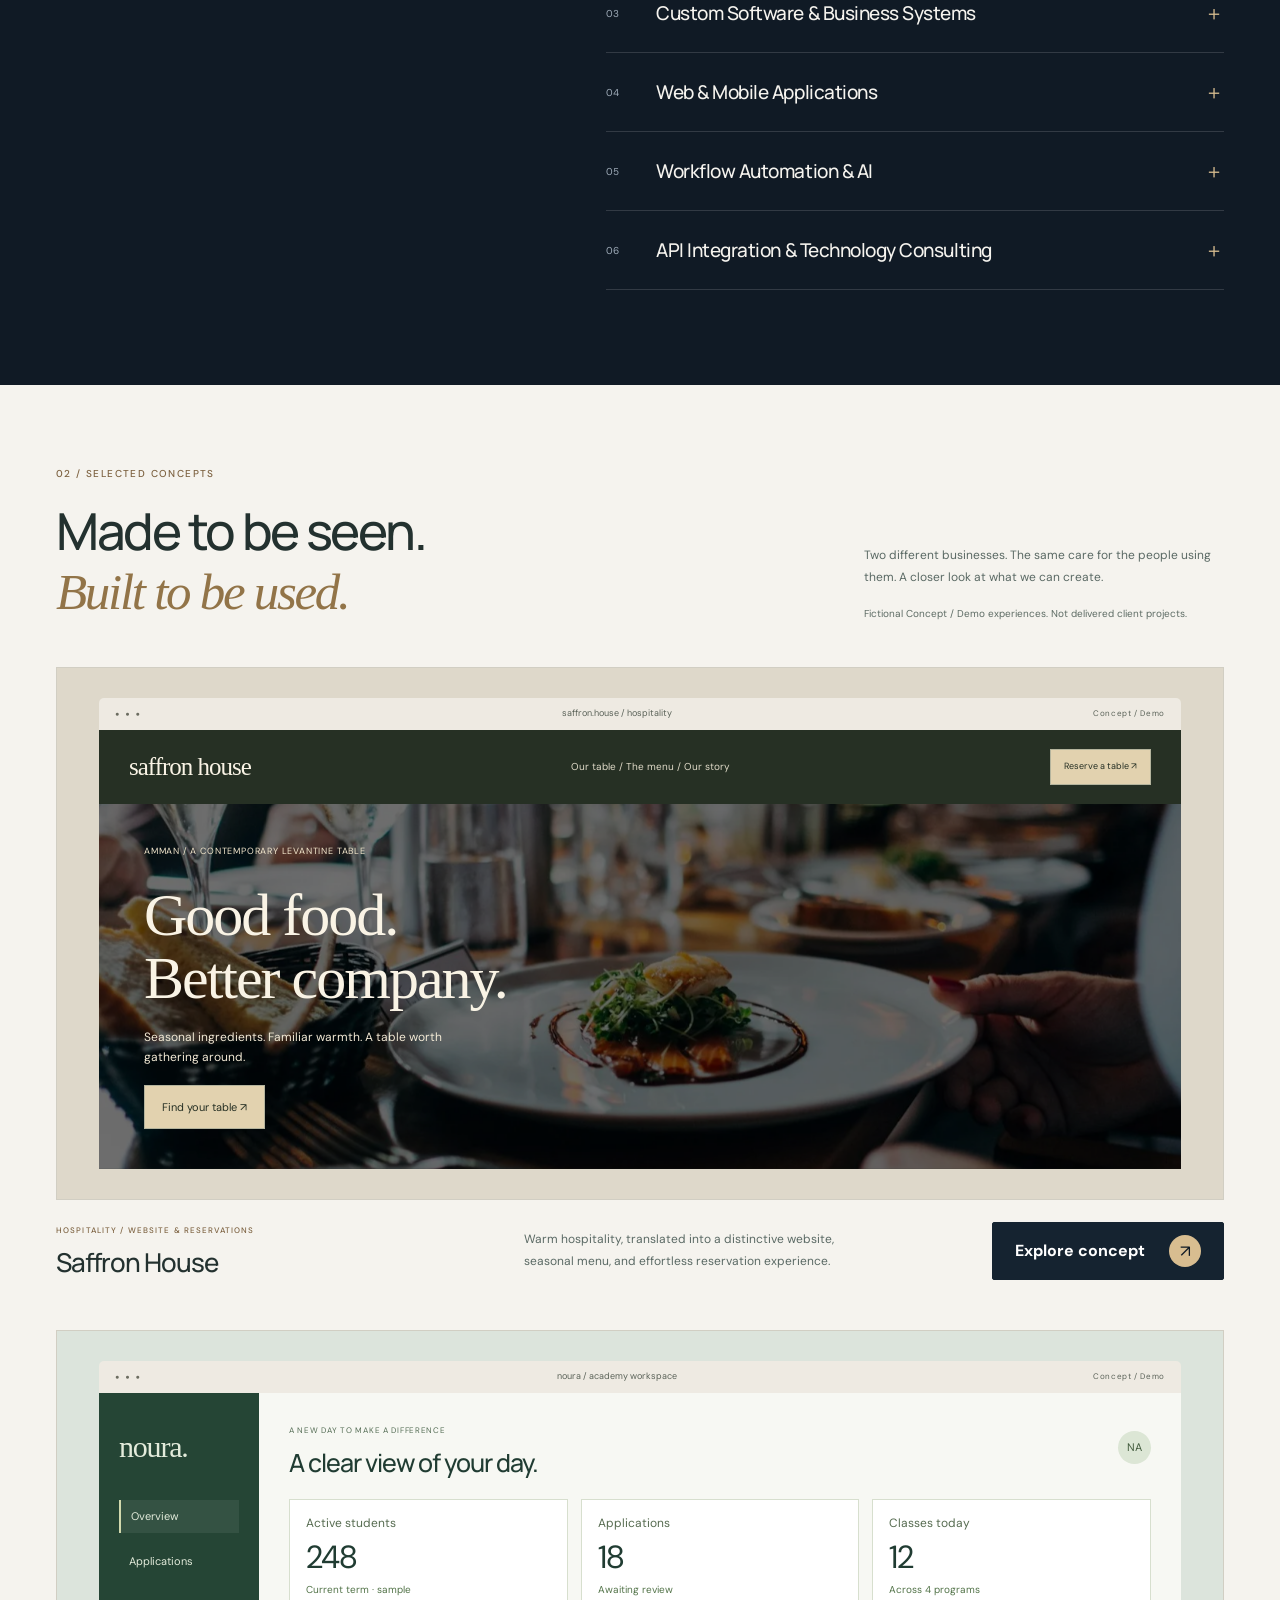
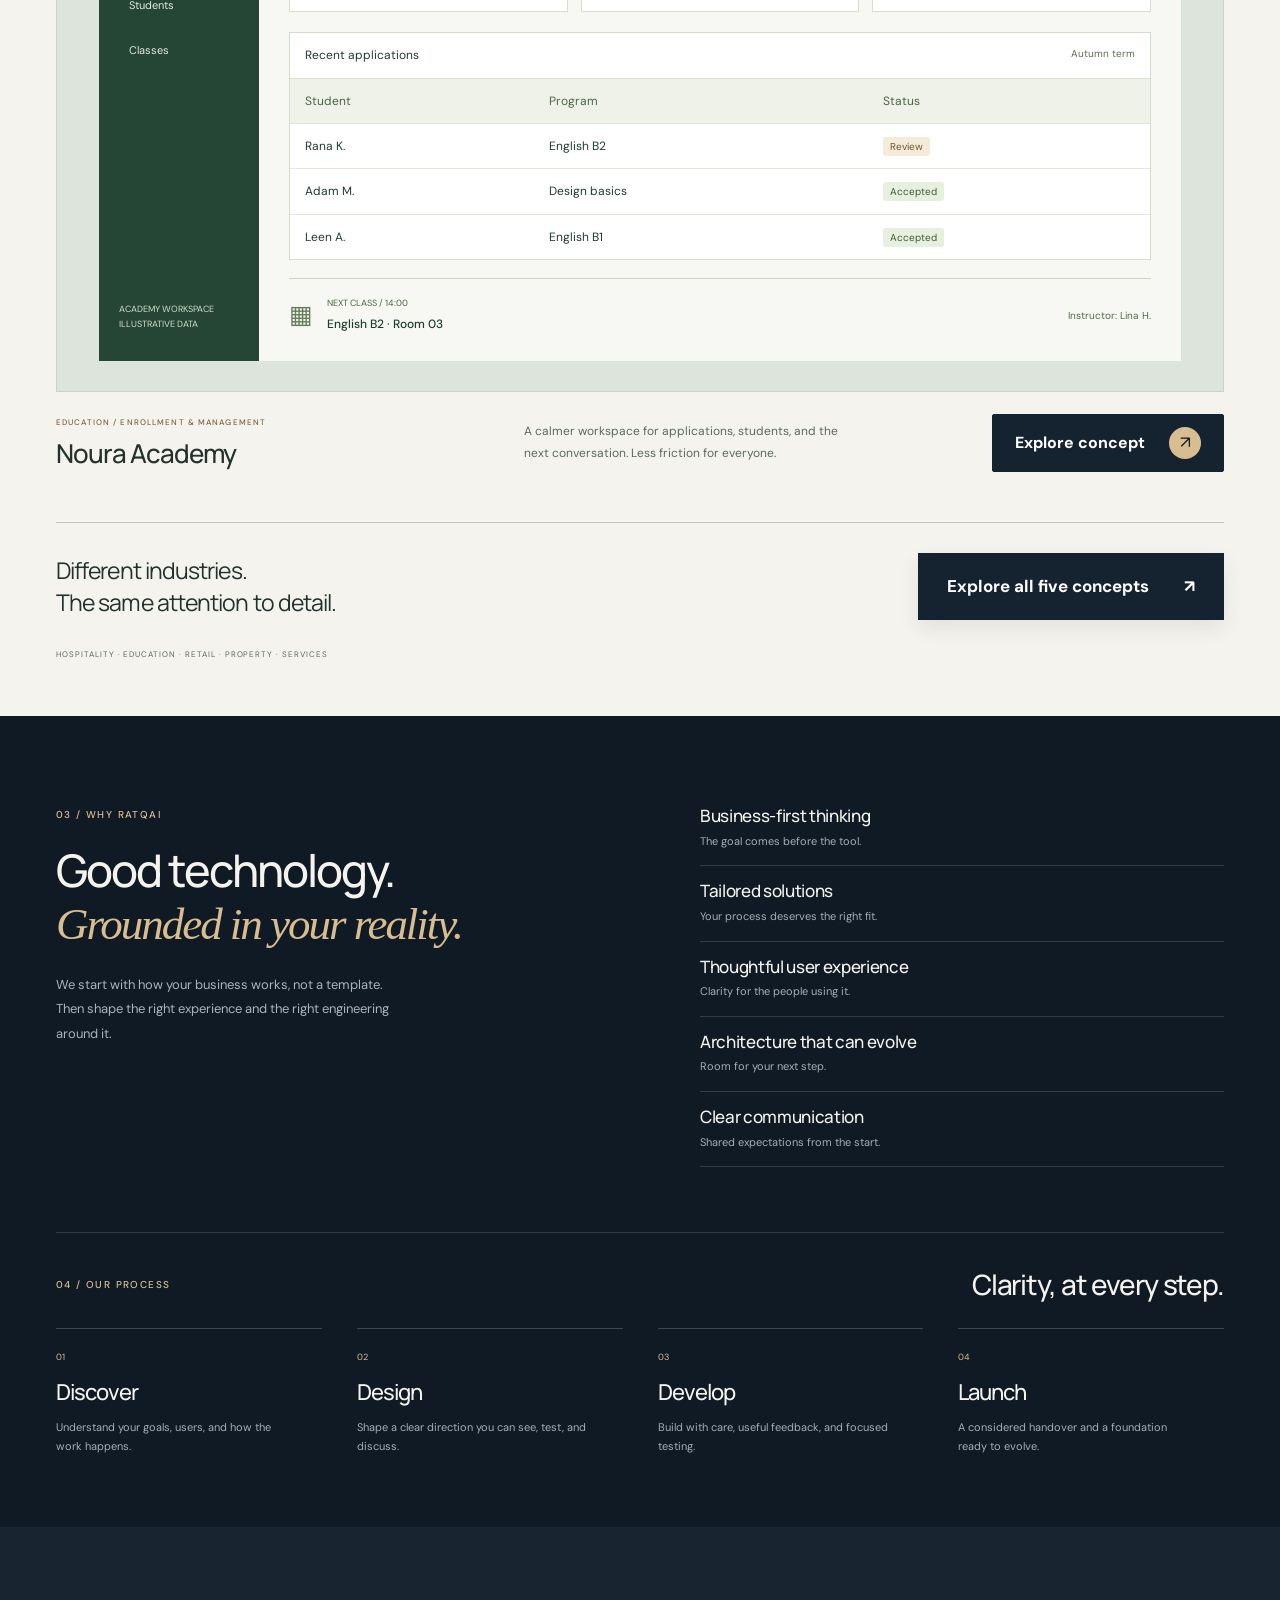
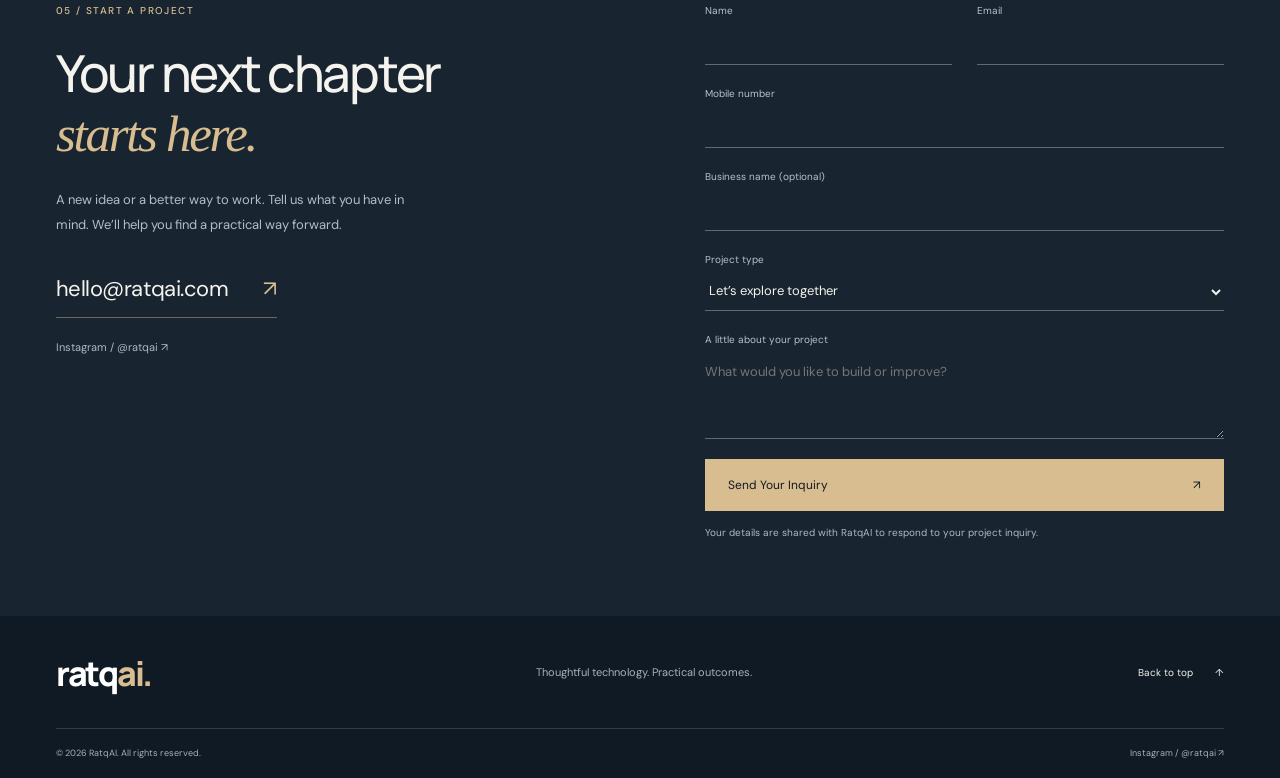
==== commit fcd65aa4: "Remove inquiry budget and include meaningful default project type" ====
--- a/index.html
+++ b/index.html
@@ -336,14 +336,15 @@
                 autocomplete="organization"
                 maxlength="150"
             /></label>
-            <div class="form-pair">
+            <div class="project-type-field">
               <label
                 ><span data-i18n="formService">Project type</span
-                ><select name="service" id="project-service"></select></label
-              ><label
-                ><span data-i18n="formBudget">Budget range (optional)</span
-                ><select name="budget" id="project-budget"></select
-              ></label>
+                ><select name="service" id="project-service">
+                  <option value="Let’s explore together">
+                    Let’s explore together
+                  </option>
+                </select></label
+              >
             </div>
             <label
               ><span data-i18n="formMessage">A little about your project</span
@@ -405,7 +406,7 @@
       <div id="demo-content"></div>
     </dialog>
     <div class="toast" id="toast" role="status" hidden></div>
-    <script src="script.js?v=32"></script>
+    <script src="script.js?v=33"></script>
     <script src="motion.js?v=2"></script>
   </body>
 </html>
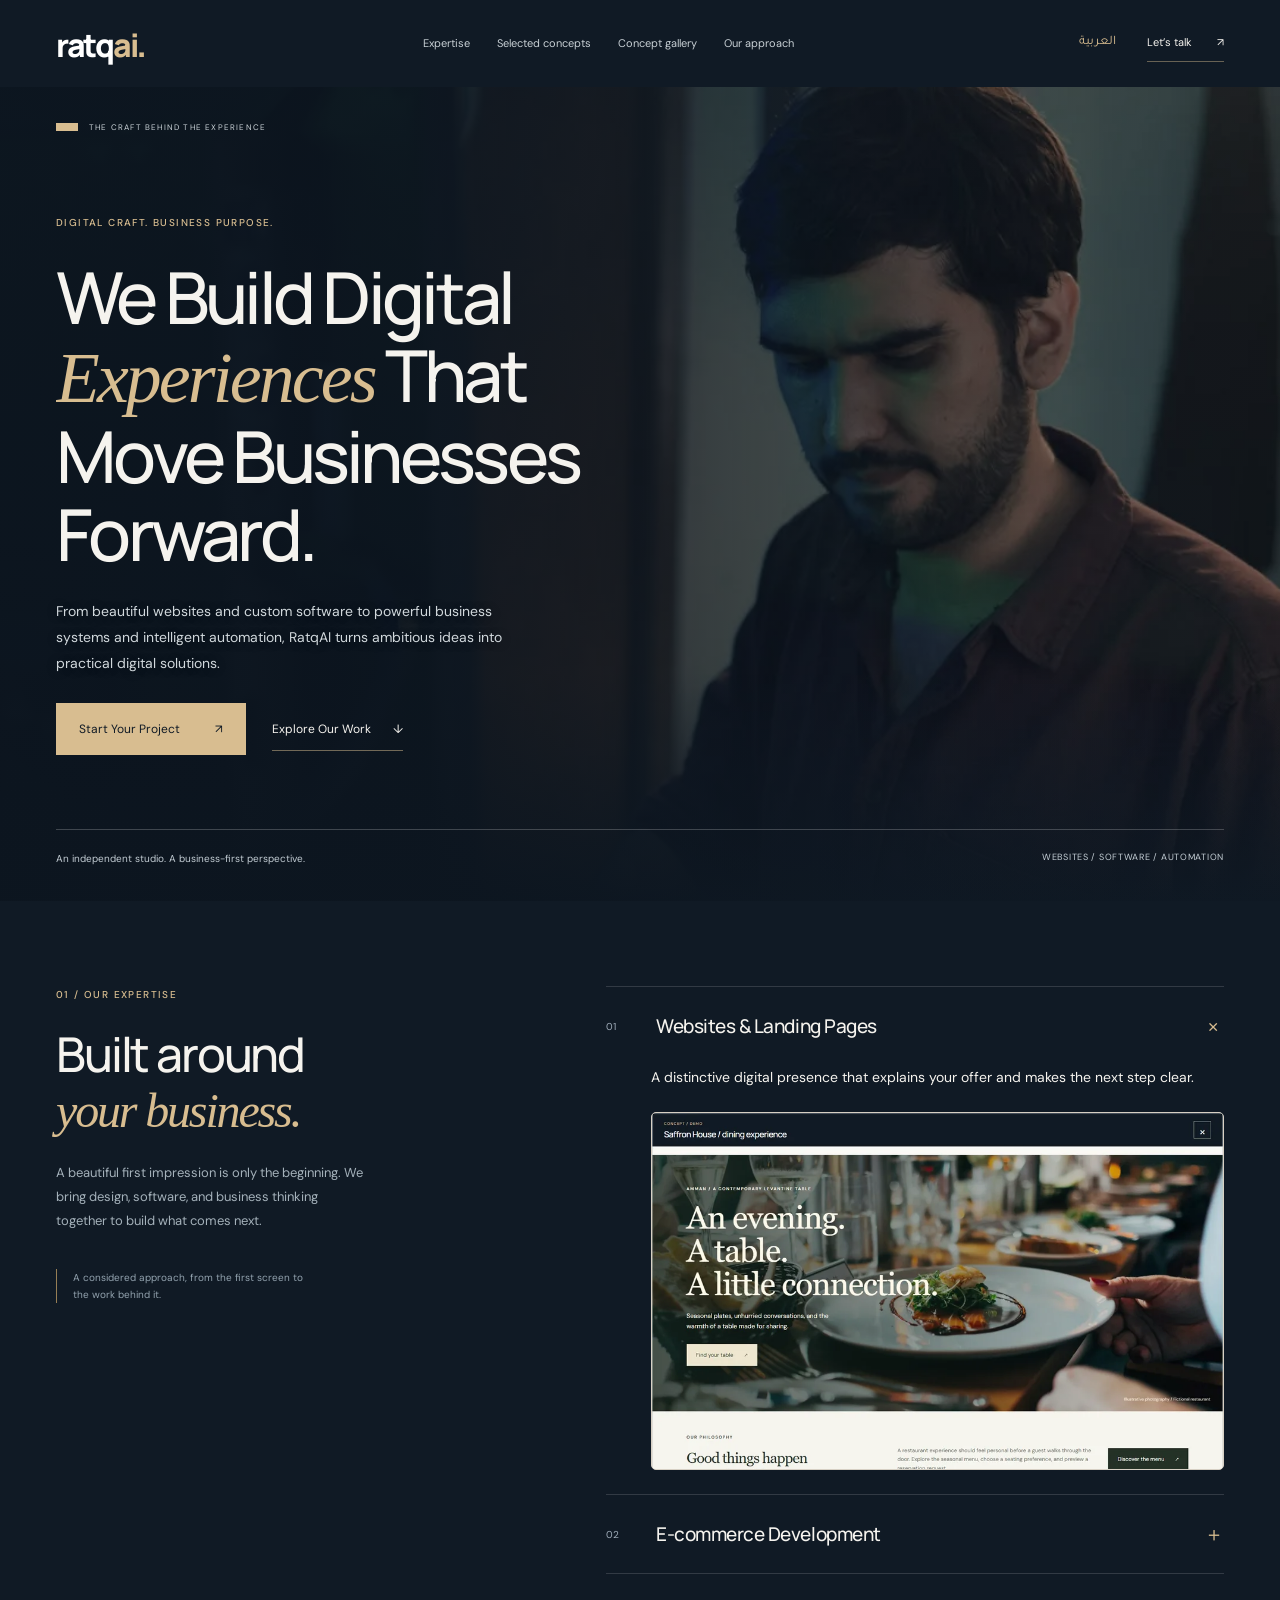
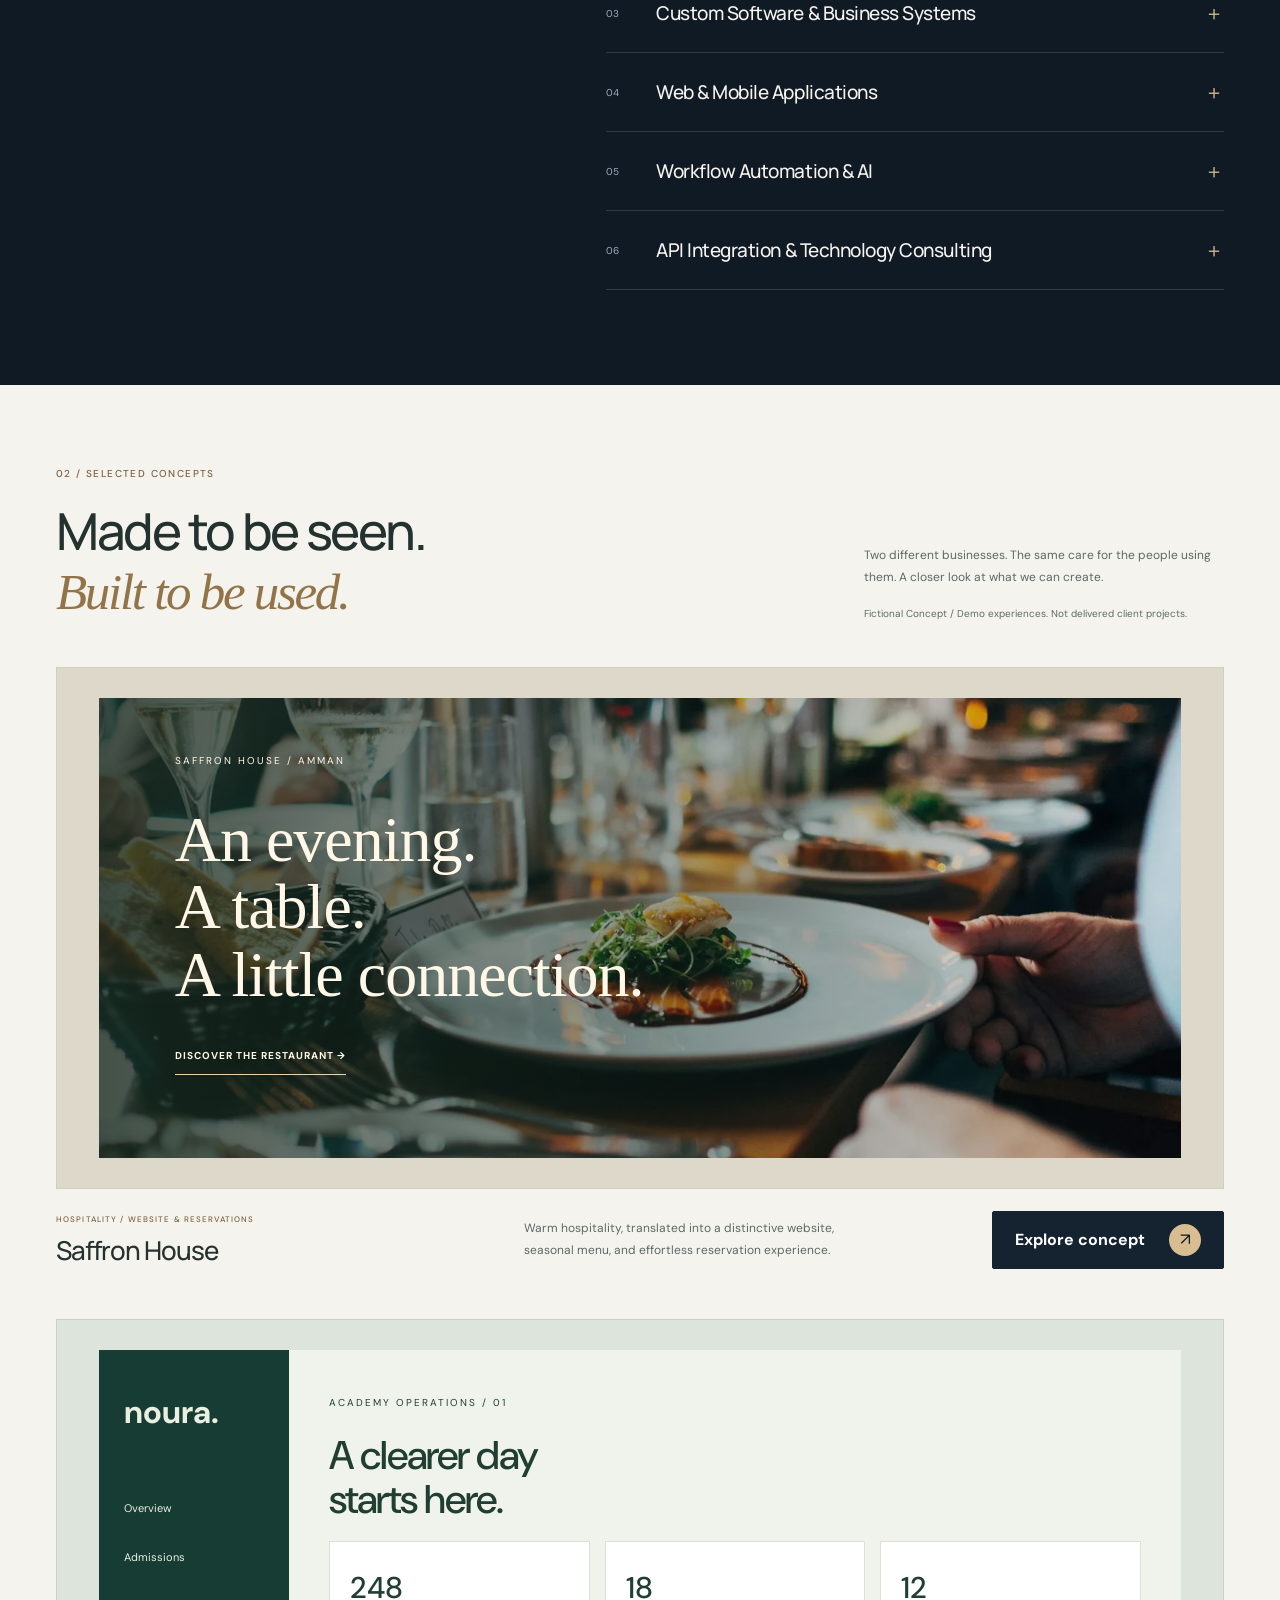
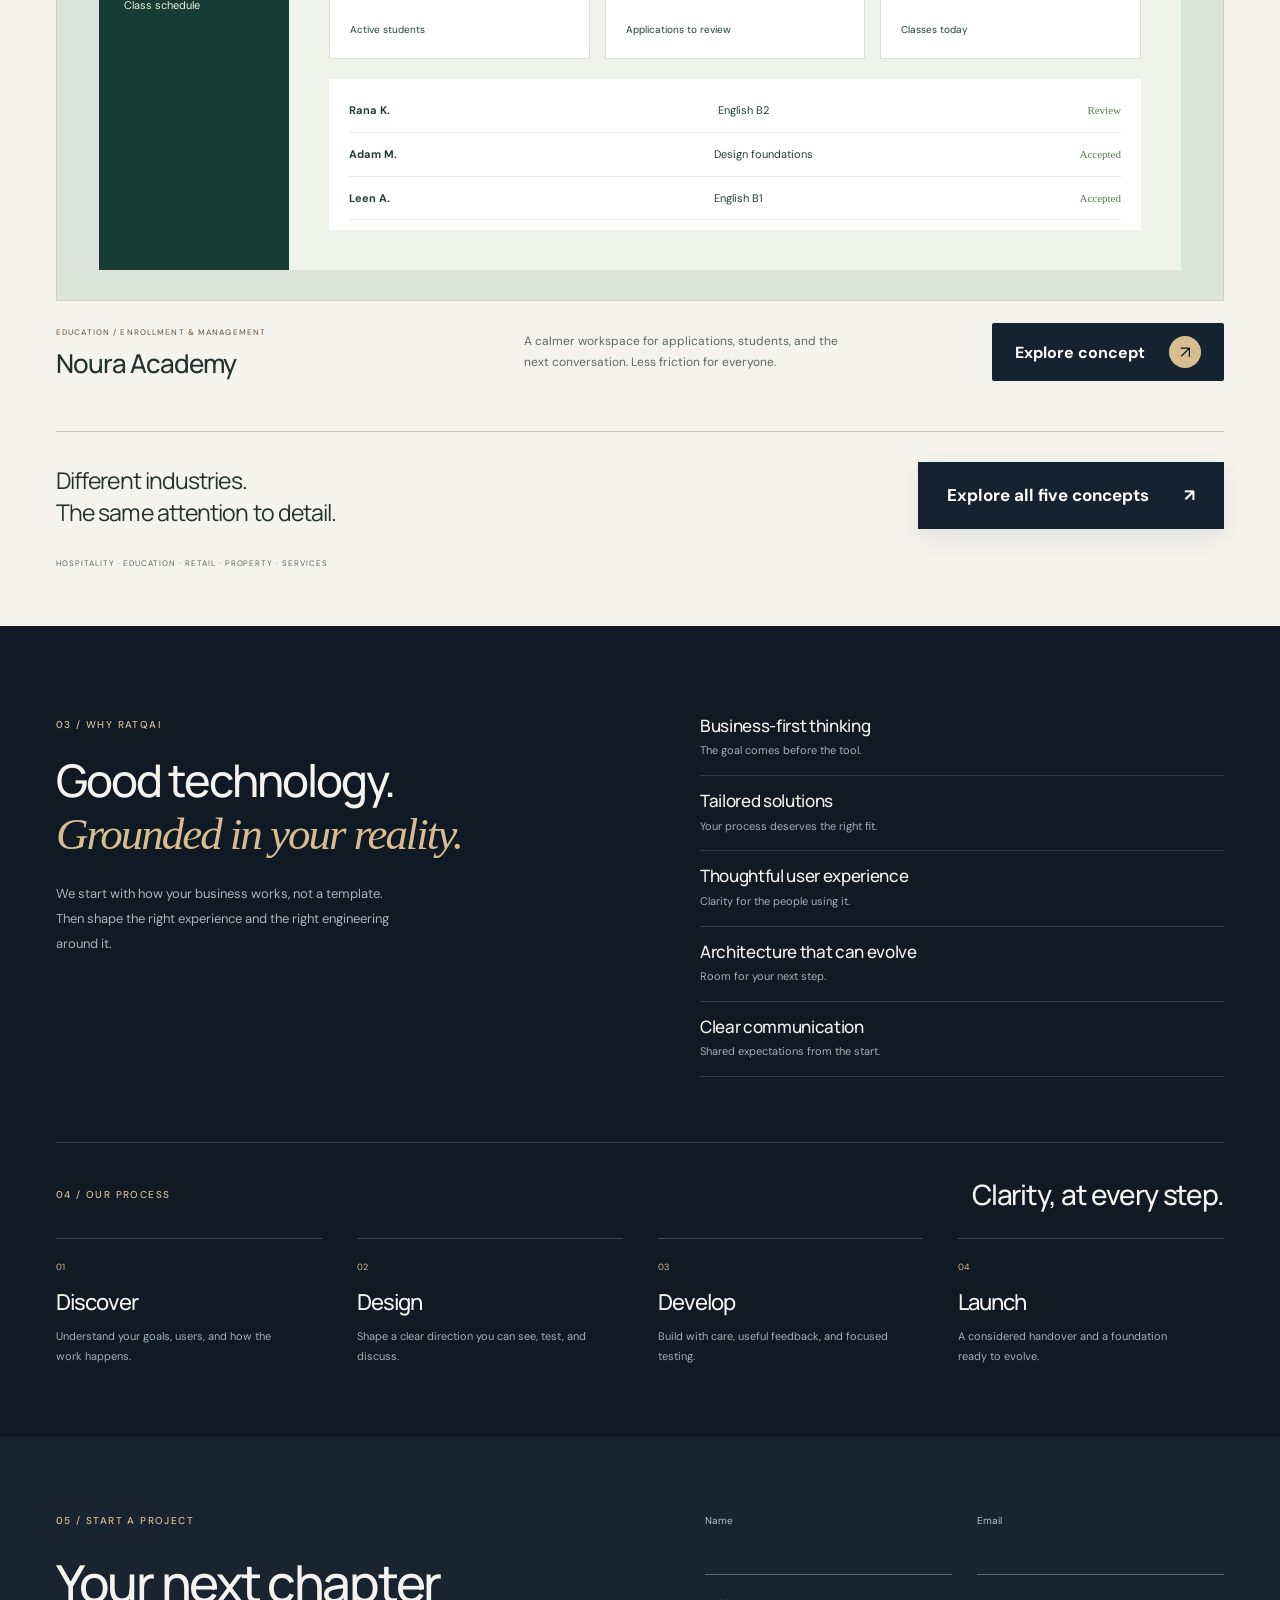
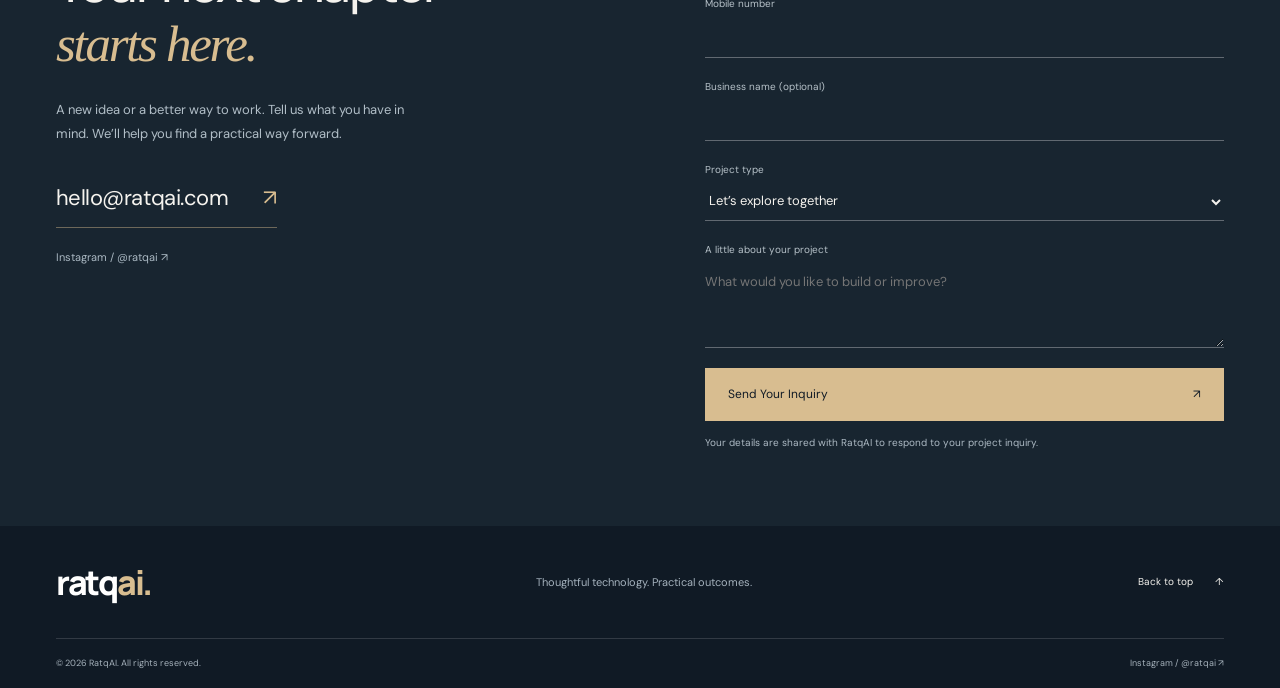
==== commit d850b9a2: "Rebuild sample concepts as distinct interactive business experiences" ====
--- a/index.html
+++ b/index.html
@@ -48,6 +48,7 @@
     <link rel="preconnect" href="https://fonts.googleapis.com" />
     <link rel="preconnect" href="https://fonts.gstatic.com" crossorigin />
     <link rel="stylesheet" href="styles.css?v=32" />
+    <link rel="stylesheet" href="showcase.css?v=1" />
   </head>
   <body data-page="home">
     <a class="skip-link" href="#main" data-i18n="skip">Skip to content</a>
@@ -406,7 +407,8 @@
       <div id="demo-content"></div>
     </dialog>
     <div class="toast" id="toast" role="status" hidden></div>
-    <script src="script.js?v=33"></script>
+    <script src="showcase.js?v=1"></script>
+    <script src="script.js?v=34"></script>
     <script src="motion.js?v=2"></script>
   </body>
 </html>
--- a/showcase.css
+++ b/showcase.css
@@ -0,0 +1,1369 @@
+/* Product concepts: full-size, distinct brand worlds and operational workflows. */
+#demo-dialog.product-showcase {
+  width: min(1420px, 96vw);
+  max-width: 1420px;
+  padding: 0;
+  background: #f8f7f3;
+}
+.product-showcase .dialog-top {
+  padding: 18px 28px;
+  background: #101a25;
+  color: #fff;
+  margin: 0;
+}
+.product-showcase .dialog-top h2 {
+  font-size: 20px;
+}
+.product-showcase .demo-notice {
+  padding: 10px 28px;
+  margin: 0;
+  background: #eae5d9;
+  color: #394347;
+  font-size: 12px;
+}
+.sx {
+  --sx-ink: #202c29;
+  --sx-accent: #9c7750;
+  color: var(--sx-ink);
+  font-family: "DM Sans", sans-serif;
+  background: #f7f5ef;
+  font-size: 15px;
+  line-height: 1.65;
+}
+html[dir="rtl"] .sx {
+  font-family: Tajawal, sans-serif;
+}
+.sx h2,
+.sx h3,
+.sx h4,
+.sx p {
+  margin: 0;
+}
+.sx img {
+  display: block;
+  width: 100%;
+  height: 100%;
+  object-fit: cover;
+}
+.sx button,
+.sx input,
+.sx select {
+  font: inherit;
+}
+.sx button {
+  cursor: pointer;
+}
+.sx button:disabled {
+  opacity: 0.65;
+  cursor: default;
+}
+.sx :focus-visible {
+  outline: 3px solid #ab772f;
+  outline-offset: 4px;
+}
+.sx-nav {
+  display: flex;
+  justify-content: space-between;
+  align-items: center;
+  gap: 24px;
+  padding: 24px 40px;
+  border-bottom: 1px solid #d5d8cd;
+  background: #faf9f6;
+}
+.sx-brand {
+  font-size: 28px;
+  line-height: 1;
+  letter-spacing: -1.5px;
+  font-weight: 700;
+}
+.sx-brand small {
+  display: block;
+  font-size: 8px;
+  letter-spacing: 2px;
+  line-height: 2;
+  margin-top: 8px;
+  font-weight: 500;
+}
+.sx-tabs {
+  display: flex;
+  flex-wrap: wrap;
+  gap: 22px;
+}
+.sx-tabs button {
+  background: none;
+  border: 0;
+  border-bottom: 1px solid transparent;
+  padding: 10px 0;
+  color: #515c57;
+  font-size: 13px;
+  min-height: 44px;
+}
+.sx-tabs button[aria-pressed="true"] {
+  color: #182b23;
+  border-color: currentColor;
+  font-weight: 700;
+}
+.sx-eyebrow {
+  font-size: 10px;
+  letter-spacing: 2px;
+  font-weight: 600;
+  margin-bottom: 20px !important;
+}
+.sx-button {
+  display: inline-flex;
+  align-items: center;
+  justify-content: space-between;
+  gap: 26px;
+  padding: 15px 22px;
+  border: 1px solid var(--sx-ink);
+  color: #fff;
+  background: var(--sx-ink);
+  font-size: 13px !important;
+  min-height: 50px;
+  text-decoration: none;
+  transition:
+    background 0.2s,
+    transform 0.2s;
+}
+.sx-button:hover {
+  background: #3d5147;
+  transform: translateY(-1px);
+}
+.sx-button + .sx-button {
+  margin-inline-start: 12px;
+}
+.sx-chip {
+  background: #e8ede7;
+  color: #344d42;
+  padding: 7px 11px;
+  border-radius: 20px;
+  font-size: 10px;
+  letter-spacing: 0.7px;
+  white-space: nowrap;
+}
+.sx-dining {
+  --sx-ink: #243126;
+}
+.sx-dining .sx-brand,
+.sx-dining h2,
+.sx-dining h3 {
+  font-family: Georgia, serif;
+  font-weight: 400;
+}
+html[dir="rtl"] .sx-dining h2,
+html[dir="rtl"] .sx-dining h3 {
+  font-family: Tajawal, sans-serif;
+}
+.sx-dining-hero {
+  position: relative;
+  height: 620px;
+  overflow: hidden;
+  color: #fff8e9;
+}
+.sx-dining-hero:after {
+  content: "";
+  position: absolute;
+  inset: 0;
+  background: linear-gradient(90deg, #142017c9, #14201710);
+  pointer-events: none;
+}
+.sx-dining-hero > div {
+  position: absolute;
+  z-index: 1;
+  top: 12%;
+  inset-inline-start: 6%;
+  max-width: 660px;
+}
+.sx-dining-hero h2 {
+  font-size: clamp(44px, 5.4vw, 78px);
+  line-height: 1.04;
+  letter-spacing: -2px;
+  margin-bottom: 24px;
+}
+.sx-dining-hero p:not(.sx-eyebrow) {
+  max-width: 390px;
+  margin-bottom: 30px;
+}
+.sx-dining-hero .sx-button {
+  background: #eee6cf;
+  border-color: #eee6cf;
+  color: #203124;
+}
+.sx-photo-credit {
+  position: absolute;
+  z-index: 1;
+  bottom: 20px;
+  inset-inline-end: 30px;
+  font-size: 10px;
+  opacity: 0.8;
+}
+.sx-dining-bottom {
+  display: grid;
+  grid-template-columns: 1fr 1fr auto;
+  align-items: center;
+  gap: 40px;
+  padding: 55px 6%;
+}
+.sx-dining-bottom h3 {
+  font-size: 36px;
+  line-height: 1.2;
+}
+.sx-dining-bottom > p {
+  color: #647063;
+  font-size: 13px;
+}
+.sx-split {
+  display: grid;
+  grid-template-columns: 1fr 1fr;
+  min-height: 680px;
+}
+.sx-reservation-photo {
+  position: relative;
+}
+.sx-reservation-photo:after {
+  content: "";
+  position: absolute;
+  inset: 0;
+  background: #111d1645;
+}
+.sx-reservation-photo > div {
+  position: absolute;
+  z-index: 1;
+  bottom: 50px;
+  inset-inline: 40px;
+  color: white;
+}
+.sx-reservation-photo h2 {
+  font-size: 48px;
+  line-height: 1.2;
+}
+.sx-form-wrap {
+  padding: 50px;
+}
+.sx-form-wrap h2 {
+  font-size: 40px;
+  line-height: 1.2;
+  margin-bottom: 18px;
+}
+.sx-form-wrap > p:not(.sx-eyebrow) {
+  font-size: 13px;
+  color: #5c665d;
+  margin-bottom: 25px;
+}
+.sx-form {
+  display: grid;
+  gap: 18px;
+}
+.sx label {
+  display: grid;
+  gap: 6px;
+  font-size: 12px;
+}
+.sx input,
+.sx select {
+  min-width: 0;
+  width: 100%;
+  border: 1px solid #b9c3b8;
+  background: #fffdf7;
+  color: #243126;
+  padding: 12px;
+  border-radius: 3px;
+  min-height: 44px;
+}
+.sx-pair {
+  display: grid;
+  grid-template-columns: 1fr 1fr;
+  gap: 15px;
+}
+.sx [role="status"] {
+  font-size: 13px;
+  color: #38523e;
+}
+.sx-menu-heading {
+  text-align: center;
+  padding: 60px 25px 30px;
+}
+.sx-menu-heading h2 {
+  font-size: 48px;
+  margin-bottom: 15px;
+}
+.sx-menu-grid {
+  display: grid;
+  grid-template-columns: repeat(3, 1fr);
+  gap: 35px;
+  padding: 30px 5% 55px;
+}
+.sx-menu-grid section > span {
+  color: #8f8c73;
+  font-size: 12px;
+}
+.sx-menu-grid h3 {
+  font-size: 28px;
+  margin: 15px 0 25px;
+}
+.sx-menu-grid article {
+  display: flex;
+  gap: 20px;
+  justify-content: space-between;
+  padding: 22px 0;
+  border-top: 1px solid #d5d8cd;
+}
+.sx-menu-grid h4 {
+  font-size: 15px;
+}
+.sx-menu-grid article p {
+  font-size: 12px;
+  color: #667061;
+  margin-top: 7px;
+}
+.sx-menu-grid article b {
+  white-space: nowrap;
+  font-size: 13px;
+  font-weight: 500;
+}
+.sx-menu-grid + .sx-button {
+  margin: 0 5% 50px;
+}
+.sx-property {
+  background: #f3f0e9;
+  --sx-ink: #342f27;
+}
+.sx-property .sx-brand {
+  font-size: 24px;
+  letter-spacing: 5px;
+  font-weight: 500;
+}
+.sx-property-hero {
+  height: 420px;
+  position: relative;
+  color: white;
+}
+.sx-property-hero:after {
+  content: "";
+  position: absolute;
+  inset: 0;
+  background: linear-gradient(0deg, #151c1bc2, transparent);
+}
+.sx-property-hero > div {
+  position: absolute;
+  bottom: 40px;
+  inset-inline-start: 5%;
+  z-index: 1;
+}
+.sx-property h2 {
+  font:
+    400 56px/1.1 Georgia,
+    serif;
+}
+.sx-property-collection {
+  padding: 45px 5%;
+}
+.sx-property-collection > header {
+  display: flex;
+  align-items: center;
+  justify-content: space-between;
+  gap: 25px;
+  margin-bottom: 30px;
+}
+.sx-property h3 {
+  font:
+    400 32px/1.25 Georgia,
+    serif;
+}
+.sx-property-grid {
+  display: grid;
+  grid-template-columns: repeat(3, 1fr);
+  gap: 25px;
+}
+.sx-property-grid article {
+  background: #faf8f3;
+  border: 1px solid #ddd6c9;
+}
+.sx-property-grid article > img {
+  height: 235px;
+}
+.sx-property-grid article > div {
+  padding: 23px;
+}
+.sx-property h4 {
+  font:
+    400 25px/1.2 Georgia,
+    serif;
+  margin-bottom: 18px;
+}
+.sx-property-grid p {
+  font-size: 12px;
+  margin: 15px 0;
+}
+.sx-property-grid .sx-button {
+  width: 100%;
+  margin-top: 10px;
+}
+.sx-disclaimer {
+  font-size: 11px !important;
+  color: #626c64;
+  margin-top: 24px !important;
+}
+.sx-property-detail {
+  display: grid;
+  grid-template-columns: 1.1fr 1fr;
+  gap: 45px;
+  padding: 50px 5%;
+}
+.sx-property-detail > img {
+  height: 600px;
+}
+.sx-property-detail h2 {
+  font-size: 45px;
+  margin: 15px 0 25px;
+}
+.sx-property-detail strong {
+  font-size: 24px;
+  font-weight: 400;
+}
+.sx-property-specs {
+  display: flex;
+  flex-wrap: wrap;
+  gap: 10px;
+  padding: 20px 0;
+  margin: 20px 0;
+  border-block: 1px solid #d4cec0;
+  font-size: 12px;
+}
+.sx-property-detail p,
+.sx-property-detail ul {
+  color: #66685f;
+  font-size: 14px;
+  margin-bottom: 25px;
+}
+.sx-property-detail .sx-button {
+  margin: 5px 0;
+}
+.sx-property-inquiry > img {
+  height: 100%;
+  min-height: 650px;
+}
+.sx-retail {
+  --sx-ink: #35332e;
+  background: #f4f2ec;
+}
+.sx-retail .sx-brand {
+  font-size: 38px;
+}
+.sx-retail-hero {
+  display: grid;
+  grid-template-columns: 1fr 1fr;
+  min-height: 530px;
+  background: #e8e3d8;
+}
+.sx-retail-hero > div {
+  padding: 65px 12%;
+  display: flex;
+  flex-direction: column;
+  justify-content: center;
+}
+.sx-retail h2 {
+  font-size: clamp(44px, 5vw, 72px);
+  font-weight: 400;
+  line-height: 1.03;
+  letter-spacing: -3px;
+  margin-bottom: 25px;
+}
+.sx-retail-hero p {
+  max-width: 350px;
+  color: #656359;
+}
+.sx-retail-hero span {
+  margin-top: 55px;
+  font-size: 9px;
+  letter-spacing: 2px;
+}
+.sx-retail-hero > img {
+  max-height: 600px;
+}
+.sx-product {
+  display: grid;
+  grid-template-columns: 1fr 1fr;
+  gap: 70px;
+  padding: 70px 8%;
+}
+.sx-product-photo {
+  position: relative;
+  background: #e9e5db;
+}
+.sx-product-photo img {
+  height: 530px;
+  object-position: 35%;
+}
+.sx-product-photo > span {
+  position: absolute;
+  bottom: 20px;
+  inset-inline-start: 20px;
+  background: #ffffffd9;
+  padding: 10px;
+  font-size: 9px;
+  letter-spacing: 1px;
+}
+.sx-product h3 {
+  font-size: 35px;
+  line-height: 1.2;
+  margin-bottom: 20px;
+  font-weight: 400;
+}
+.sx-product strong {
+  font-size: 22px;
+  font-weight: 400;
+}
+.sx-product p {
+  font-size: 13px;
+  margin: 20px 0;
+  color: #676459;
+}
+.sx-size {
+  margin: 25px 0 15px;
+}
+.sx-product .sx-button {
+  width: 100%;
+}
+.sx-product details {
+  border-top: 1px solid #d6d0c5;
+  padding: 17px 0;
+  font-size: 13px;
+}
+.sx-product summary {
+  cursor: pointer;
+}
+.sx-bag {
+  max-width: 900px;
+  margin: auto;
+  padding: 60px 40px;
+  min-height: 650px;
+}
+.sx-bag h2 {
+  font-size: 50px;
+  margin-bottom: 45px;
+}
+.sx-bag-line {
+  display: grid;
+  grid-template-columns: 110px 1fr auto;
+  gap: 25px;
+  align-items: center;
+  border-block: 1px solid #d6d0c5;
+  padding: 25px 0;
+}
+.sx-bag-line img {
+  height: 130px;
+}
+.sx-bag-total {
+  display: flex;
+  justify-content: space-between;
+  margin: 30px 0;
+  font-size: 22px;
+}
+.sx-feedback {
+  padding: 20px 0;
+  font-size: 13px;
+}
+.sx-system {
+  background: #edf1ee;
+  --sx-ink: #193c34;
+}
+.sx-system .sx-nav {
+  background: #163e35;
+  color: white;
+  border: 0;
+}
+.sx-system .sx-tabs button {
+  color: #c6d9cf;
+}
+.sx-system .sx-tabs button[aria-pressed="true"] {
+  color: white;
+}
+.sx-system .sx-brand {
+  font-size: 35px;
+}
+.sx-workspace {
+  padding: 40px;
+}
+.sx-heading {
+  display: flex;
+  justify-content: space-between;
+  align-items: flex-start;
+  gap: 25px;
+  margin-bottom: 35px;
+}
+.sx-heading h2 {
+  font-size: 38px;
+  font-weight: 500;
+  letter-spacing: -1.5px;
+  line-height: 1.2;
+  margin-bottom: 12px;
+}
+.sx-heading p:not(.sx-eyebrow) {
+  font-size: 13px;
+  color: #64766d;
+  max-width: 600px;
+}
+.sx-metrics {
+  display: grid;
+  grid-template-columns: repeat(4, 1fr);
+  gap: 18px;
+  margin-bottom: 30px;
+}
+.sx-metrics article {
+  background: #fbfcf9;
+  padding: 23px;
+  border: 1px solid #d9e1da;
+  border-radius: 8px;
+}
+.sx-metrics span {
+  display: block;
+  font-size: 12px;
+  color: #51665a;
+}
+.sx-metrics strong {
+  display: block;
+  font-size: 35px;
+  font-weight: 500;
+  margin: 12px 0;
+  letter-spacing: -1px;
+}
+.sx-metrics small {
+  font-size: 9px;
+  color: #6c7b70;
+}
+.sx-operation-grid {
+  display: grid;
+  grid-template-columns: 1.8fr 1fr;
+  gap: 22px;
+}
+.sx-panel {
+  background: #fcfdfb;
+  border: 1px solid #d9e1da;
+  padding: 25px;
+  border-radius: 8px;
+}
+.sx-panel h3 {
+  font-size: 19px;
+  line-height: 1.4;
+  margin-bottom: 15px;
+}
+.sx-panel p {
+  font-size: 13px;
+  color: #627168;
+  margin: 20px 0;
+}
+.sx-panel-heading {
+  display: flex;
+  align-items: center;
+  gap: 20px;
+  justify-content: space-between;
+  margin-bottom: 20px;
+}
+.sx-search input {
+  padding: 8px 12px;
+  min-height: 36px;
+  font-size: 12px;
+}
+.sx-table-wrap {
+  overflow-x: auto;
+}
+.sx table {
+  width: 100%;
+  border-collapse: collapse;
+  text-align: start;
+  white-space: nowrap;
+  font-size: 12px;
+}
+.sx th {
+  text-align: start;
+  font-size: 10px;
+  font-weight: 500;
+  color: #6e7b73;
+  background: #f3f6f0;
+}
+.sx th,
+.sx td {
+  padding: 17px 12px;
+  border-bottom: 1px solid #e7ebe4;
+}
+.sx-avatar {
+  display: inline-grid;
+  place-items: center;
+  width: 27px;
+  height: 27px;
+  background: #e7eede;
+  border-radius: 50%;
+  margin-inline-end: 9px;
+  color: #284736;
+  font-size: 11px;
+}
+.sx-status {
+  display: inline-block;
+  background: #fff2d8;
+  color: #775422;
+  font-size: 10px;
+  padding: 4px 10px;
+  border-radius: 20px;
+}
+.sx-status.accepted {
+  background: #e5efe3;
+  color: #355a3b;
+}
+.sx-admission {
+  background: #e0e9d9;
+  padding: 28px;
+}
+.sx-admission h3 {
+  font-size: 30px;
+  margin-top: 22px;
+  font-weight: 500;
+}
+.sx-system-footer {
+  display: flex;
+  justify-content: space-between;
+  gap: 20px;
+  font-size: 9px;
+  color: #597264;
+  padding-top: 35px;
+  letter-spacing: 1px;
+}
+.sx-schedule-row {
+  display: grid;
+  grid-template-columns: 90px 1fr auto;
+  gap: 20px;
+  align-items: center;
+  padding: 22px 0;
+  border-top: 1px solid #e1e7dc;
+  font-size: 12px;
+}
+.sx-schedule-row small {
+  display: block;
+  color: #708074;
+}
+.sx-folio {
+  --sx-ink: #303e62;
+  background: #eef0f6;
+}
+.sx-folio .sx-nav {
+  background: #202d4b;
+}
+.sx-folio .sx-chip {
+  background: #e2e6f1;
+  color: #3c4c71;
+}
+.sx-folio .sx-metrics article,
+.sx-folio .sx-panel {
+  border-color: #dce0eb;
+}
+.sx-board {
+  display: grid;
+  grid-template-columns: repeat(4, 1fr);
+  gap: 18px;
+}
+.sx-board > section {
+  background: #e2e6ef;
+  padding: 14px;
+  border-radius: 7px;
+  min-height: 390px;
+}
+.sx-board > section > header {
+  display: flex;
+  justify-content: space-between;
+  align-items: center;
+  padding: 5px 4px 20px;
+}
+.sx-board h3 {
+  font-size: 13px;
+  font-weight: 600;
+}
+.sx-board > section > header > span {
+  font-size: 10px;
+  background: #f7f8fb;
+  border-radius: 50%;
+  padding: 2px 8px;
+}
+.sx-deal {
+  background: #fff;
+  border: 1px solid #d9dfeb;
+  border-radius: 6px;
+  padding: 18px;
+  margin-bottom: 14px;
+  box-shadow: 0 3px 5px #20314d05;
+}
+.sx-deal-type {
+  font-size: 8px;
+  letter-spacing: 1px;
+  color: #617290;
+}
+.sx-deal h4 {
+  font-size: 18px;
+  margin-top: 12px;
+  font-weight: 500;
+}
+.sx-deal p {
+  font-size: 11px;
+  color: #758099;
+  margin: 7px 0 15px;
+}
+.sx-deal strong {
+  font-size: 15px;
+  font-weight: 600;
+}
+.sx-deal footer {
+  border-top: 1px solid #edf0f6;
+  padding-top: 13px;
+  margin-top: 18px;
+  font-size: 10px;
+  color: #68768b;
+}
+.sx-deal .sx-button {
+  width: 100%;
+  margin-top: 18px;
+  font-size: 10px !important;
+  padding: 10px;
+  min-height: 40px;
+  gap: 5px;
+}
+/* Full-size homepage case-study covers. */
+.sx-cover {
+  width: 100%;
+  position: relative;
+  min-height: 460px;
+  overflow: hidden;
+}
+.sx-cover-dining > img {
+  position: absolute;
+  inset: 0;
+  width: 100%;
+  height: 100%;
+  object-fit: cover;
+}
+.sx-cover-dining:after {
+  content: "";
+  position: absolute;
+  inset: 0;
+  background: linear-gradient(90deg, #17281cce, #17281c10);
+}
+.sx-cover-dining > div {
+  position: relative;
+  z-index: 1;
+  padding: 50px 7%;
+  color: #fff7e7;
+}
+.sx-cover span {
+  font-size: 10px;
+  letter-spacing: 2px;
+}
+.sx-cover h4 {
+  font:
+    400 64px/1.05 Georgia,
+    serif;
+  letter-spacing: -1px;
+  margin: 35px 0;
+}
+.sx-cover-dining b {
+  font-size: 10px;
+  letter-spacing: 1px;
+  border-bottom: 1px solid #e4d3b2;
+  padding-bottom: 12px;
+}
+.sx-cover-system {
+  display: grid;
+  grid-template-columns: 190px 1fr;
+  background: #f0f3eb;
+  color: #213e33;
+}
+.sx-cover-sidebar {
+  padding: 35px 25px;
+  background: #173c33;
+  color: #e9f0e1;
+  display: flex;
+  flex-direction: column;
+  gap: 30px;
+}
+.sx-cover-sidebar b {
+  font-size: 32px;
+  margin-bottom: 30px;
+}
+.sx-cover-sidebar span {
+  font-size: 11px;
+  letter-spacing: 0;
+}
+.sx-cover-system > div:not(.sx-cover-sidebar) {
+  padding: 40px;
+}
+.sx-cover-system h4 {
+  font:
+    500 40px/1.1 "DM Sans",
+    sans-serif;
+  margin: 20px 0;
+  letter-spacing: -1px;
+}
+.sx-cover-metrics {
+  display: grid;
+  grid-template-columns: repeat(3, 1fr);
+  gap: 15px;
+}
+.sx-cover-metrics > div {
+  padding: 20px;
+  background: #fff;
+  border: 1px solid #d9e3d5;
+  font-size: 10px;
+}
+.sx-cover-metrics b {
+  display: block;
+  font-size: 30px;
+  font-weight: 500;
+  margin-bottom: 8px;
+}
+.sx-cover-table {
+  margin-top: 20px;
+  background: white;
+  padding: 10px 20px;
+}
+.sx-cover-table p {
+  display: grid;
+  grid-template-columns: 1fr 1fr auto;
+  gap: 15px;
+  padding: 12px 0;
+  border-bottom: 1px solid #e9ede3;
+  font-size: 11px;
+}
+.sx-cover-table span {
+  letter-spacing: 0;
+  font-size: 11px;
+}
+.sx-cover-table em {
+  font-style: normal;
+  color: #587a4e;
+}
+.concept-thumbnail.sx-thumbnail {
+  padding: 0;
+}
+.concept-thumbnail.sx-thumbnail > div {
+  width: 100%;
+  transform: none;
+  min-height: 330px;
+  height: 100%;
+}
+.sx-thumbnail .sx-cover h4 {
+  font-size: 42px;
+  margin: 25px 0;
+}
+.sx-thumbnail .sx-cover-dining > div {
+  padding: 40px;
+}
+.sx-cover-retail:after {
+  background: linear-gradient(90deg, #181b14a8, #181b1400);
+}
+.sx-mini-system {
+  background: #edf1eb;
+  padding: 35px;
+  color: #213e33;
+}
+.sx-mini-system > span {
+  font-size: 10px;
+  letter-spacing: 1px;
+}
+.sx-mini-system h4 {
+  font:
+    500 30px/1.15 "DM Sans",
+    sans-serif;
+  margin: 22px 0;
+}
+.sx-mini-cards {
+  display: grid;
+  grid-template-columns: repeat(3, 1fr);
+  gap: 12px;
+}
+.sx-mini-cards > b {
+  background: white;
+  padding: 15px;
+  font-size: 26px;
+  font-weight: 500;
+}
+.sx-mini-cards small {
+  display: block;
+  font-size: 8px;
+  color: #65785e;
+  margin-top: 7px;
+}
+.sx-mini-lines {
+  background: #fff;
+  padding: 15px;
+  margin-top: 15px;
+}
+.sx-mini-lines i {
+  display: block;
+  height: 5px;
+  margin: 10px 0;
+  background: linear-gradient(
+    90deg,
+    #d6dfd0 20%,
+    transparent 20% 28%,
+    #e6ece2 28% 80%,
+    transparent 80%
+  );
+}
+html[dir="rtl"] .sx h2,
+html[dir="rtl"] .sx h3,
+html[dir="rtl"] .sx h4,
+html[dir="rtl"] .sx-cover h4 {
+  font-family: Tajawal, sans-serif;
+  letter-spacing: 0;
+}
+html[dir="rtl"] .sx-dining-hero:after,
+html[dir="rtl"] .sx-cover-dining:after {
+  transform: scaleX(-1);
+}
+@media (max-width: 1000px) {
+  .sx-dining-bottom {
+    grid-template-columns: 1fr 1fr;
+  }
+  .sx-dining-bottom > .sx-button {
+    justify-self: start;
+  }
+  .sx-workspace {
+    padding: 25px;
+  }
+  .sx-operation-grid {
+    grid-template-columns: 1fr;
+  }
+  .sx-board {
+    grid-template-columns: repeat(2, 1fr);
+  }
+  .sx-property-grid {
+    grid-template-columns: repeat(2, 1fr);
+  }
+  .sx-form-wrap {
+    padding: 30px;
+  }
+  .sx-product {
+    gap: 35px;
+    padding: 45px;
+  }
+  .sx-cover-system {
+    grid-template-columns: 150px 1fr;
+  }
+  .sx-cover-system > div:not(.sx-cover-sidebar) {
+    padding: 25px;
+  }
+}
+@media (max-width: 650px) {
+  #demo-dialog.product-showcase {
+    width: 100%;
+    max-width: 100%;
+    max-height: 100dvh;
+    border: 0;
+    border-radius: 0;
+  }
+  .product-showcase .dialog-top {
+    padding: 14px 18px;
+  }
+  .product-showcase .dialog-top h2 {
+    font-size: 16px;
+  }
+  .product-showcase .demo-notice {
+    padding: 10px 18px;
+    font-size: 10px;
+  }
+  .sx-nav {
+    padding: 20px;
+    display: block;
+  }
+  .sx-brand {
+    font-size: 26px;
+  }
+  .sx-tabs {
+    gap: 20px;
+    margin-top: 15px;
+  }
+  .sx-tabs button {
+    font-size: 11px;
+    padding: 8px 0;
+  }
+  .sx-dining-hero {
+    height: 530px;
+  }
+  .sx-dining-hero > div {
+    inset-inline: 24px;
+    top: 45px;
+  }
+  .sx-dining-hero h2 {
+    font-size: 48px;
+  }
+  .sx-dining-hero p:not(.sx-eyebrow) {
+    font-size: 13px;
+  }
+  .sx-eyebrow {
+    font-size: 8px;
+    letter-spacing: 1.5px;
+  }
+  .sx-photo-credit {
+    font-size: 8px;
+    inset-inline: 24px;
+    bottom: 15px;
+  }
+  .sx-dining-bottom {
+    grid-template-columns: 1fr;
+    padding: 30px 24px;
+    gap: 22px;
+  }
+  .sx-dining-bottom h3 {
+    font-size: 32px;
+  }
+  .sx-split {
+    grid-template-columns: 1fr;
+  }
+  .sx-reservation-photo {
+    height: 280px;
+  }
+  .sx-reservation-photo > div {
+    inset-inline: 25px;
+    bottom: 25px;
+  }
+  .sx-reservation-photo h2 {
+    font-size: 34px;
+  }
+  .sx-form-wrap {
+    padding: 28px 22px;
+  }
+  .sx-form-wrap h2 {
+    font-size: 32px;
+  }
+  .sx-menu-grid {
+    grid-template-columns: 1fr;
+    padding: 20px 25px;
+    gap: 22px;
+  }
+  .sx-menu-heading h2 {
+    font-size: 36px;
+  }
+  .sx-menu-heading {
+    padding: 35px 25px 20px;
+  }
+  .sx-property-hero {
+    height: 330px;
+  }
+  .sx-property h2 {
+    font-size: 41px;
+  }
+  .sx-property-collection {
+    padding: 30px 22px;
+  }
+  .sx-property-collection > header {
+    display: block;
+  }
+  .sx-property-collection header label {
+    margin-top: 22px;
+  }
+  .sx-property h3 {
+    font-size: 29px;
+  }
+  .sx-property-grid {
+    grid-template-columns: 1fr;
+  }
+  .sx-property-detail {
+    grid-template-columns: 1fr;
+    padding: 25px;
+    gap: 28px;
+  }
+  .sx-property-detail > img {
+    height: 300px;
+  }
+  .sx-property-detail h2 {
+    font-size: 34px;
+  }
+  .sx-property-inquiry > img {
+    min-height: 0;
+    height: 280px;
+  }
+  .sx-retail-hero {
+    grid-template-columns: 1fr;
+    min-height: 0;
+  }
+  .sx-retail-hero > div {
+    padding: 35px 25px;
+  }
+  .sx-retail h2 {
+    font-size: 48px;
+    letter-spacing: -2px;
+  }
+  .sx-retail-hero > img {
+    height: 330px;
+  }
+  .sx-retail-hero span {
+    margin-top: 25px;
+  }
+  .sx-product {
+    grid-template-columns: 1fr;
+    padding: 30px 22px;
+    gap: 30px;
+  }
+  .sx-product-photo img {
+    height: 320px;
+  }
+  .sx-bag {
+    padding: 30px 22px;
+  }
+  .sx-bag h2 {
+    font-size: 36px;
+  }
+  .sx-bag-line {
+    grid-template-columns: 75px 1fr;
+    gap: 15px;
+  }
+  .sx-bag-line > strong {
+    grid-column: 2;
+  }
+  .sx-bag .sx-button {
+    margin: 8px 0;
+    width: 100%;
+  }
+  .sx-workspace {
+    padding: 25px 18px;
+  }
+  .sx-heading {
+    display: block;
+  }
+  .sx-heading h2 {
+    font-size: 29px;
+  }
+  .sx-heading .sx-chip {
+    display: inline-block;
+    margin-top: 15px;
+  }
+  .sx-metrics {
+    grid-template-columns: 1fr 1fr;
+    gap: 10px;
+  }
+  .sx-metrics article {
+    padding: 16px;
+  }
+  .sx-metrics strong {
+    font-size: 29px;
+  }
+  .sx-metrics small {
+    font-size: 8px;
+  }
+  .sx-panel {
+    padding: 20px 15px;
+    min-width: 0;
+  }
+  .sx-panel-heading {
+    display: block;
+  }
+  .sx-search {
+    margin-top: 15px;
+  }
+  .sx-system-footer {
+    flex-wrap: wrap;
+    font-size: 8px;
+  }
+  .sx-schedule-row {
+    grid-template-columns: 65px 1fr;
+    gap: 10px;
+  }
+  .sx-schedule-row > span {
+    grid-column: 2;
+    justify-self: start;
+  }
+  .sx-board {
+    grid-template-columns: 1fr;
+  }
+  .sx-board > section {
+    min-height: 0;
+  }
+  .sx-deal h4 {
+    font-size: 19px;
+  }
+  .sx-cover {
+    min-height: 380px;
+  }
+  .sx-cover h4 {
+    font-size: 46px;
+  }
+  .sx-cover-dining > div {
+    padding: 35px 24px;
+  }
+  .sx-cover-system {
+    grid-template-columns: 1fr;
+  }
+  .sx-cover-sidebar {
+    display: none;
+  }
+  .sx-cover-system > div:not(.sx-cover-sidebar) {
+    padding: 25px 20px;
+  }
+  .sx-cover-system h4 {
+    font-size: 34px;
+  }
+  .sx-cover-metrics {
+    gap: 8px;
+  }
+  .sx-cover-metrics > div {
+    padding: 12px 10px;
+    font-size: 8px;
+  }
+  .sx-cover-metrics b {
+    font-size: 26px;
+  }
+  .sx-cover-table {
+    padding: 8px 12px;
+  }
+  .sx-cover-table p,
+  .sx-cover-table span {
+    font-size: 9px;
+  }
+  .sx-thumbnail .sx-cover h4 {
+    font-size: 34px;
+  }
+  .sx-thumbnail .sx-cover-dining > div {
+    padding: 30px 24px;
+  }
+  .sx-mini-system {
+    padding: 25px;
+  }
+  .sx-mini-system h4 {
+    font-size: 26px;
+  }
+  .sx-mini-cards > b {
+    padding: 10px;
+    font-size: 23px;
+  }
+}
+@media (prefers-reduced-motion: reduce) {
+  .sx-button {
+    transition: none;
+  }
+  .sx-button:hover {
+    transform: none;
+  }
+}
+.concept-card-caption > .text-link {
+  display: flex;
+  justify-content: space-between;
+  padding: 15px 20px;
+  background: #152330;
+  color: white;
+  font-size: 15px;
+  font-weight: 600;
+  margin-top: 20px;
+  min-height: 54px;
+}
+.product-showcase .dialog-top {
+  position: sticky;
+  top: 0;
+  z-index: 10;
+}
+.product-showcase .dialog-top .eyebrow {
+  color: #d8bd90;
+}
+.sx-heading p:not(.sx-eyebrow) {
+  color: #526354;
+}
+.sx-metrics small {
+  color: #526354;
+  font-size: 10px;
+}
